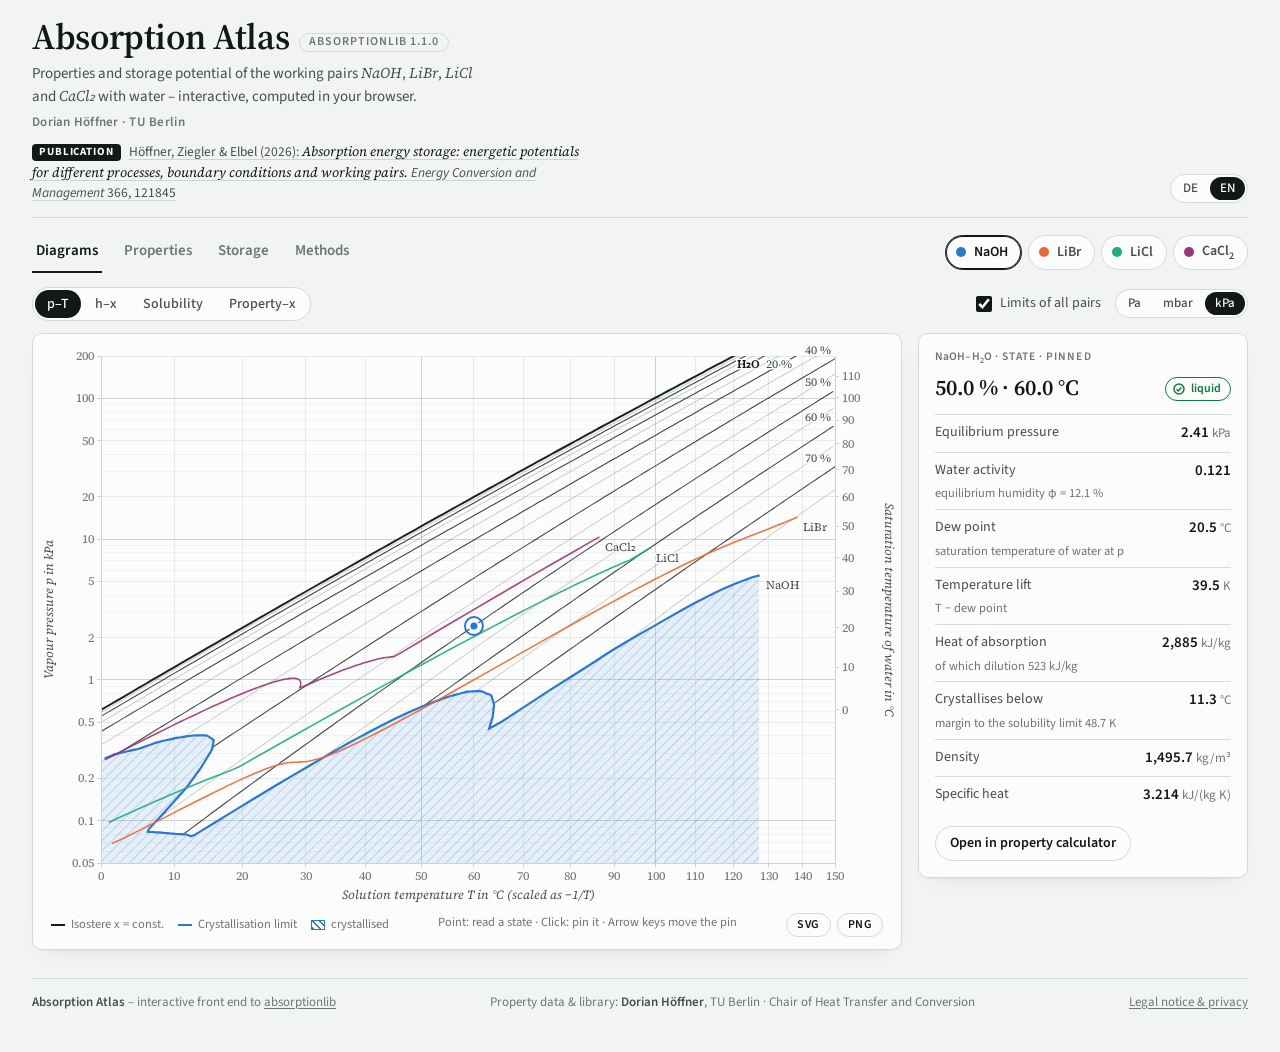
==== docs/index.html @ fb2a55ff "Release 1.1.0, add Absorption Atlas web app (docs/)" ====
<!doctype html>
<html lang="en">
<head>
<meta charset="utf-8">
<meta name="viewport" content="width=device-width, initial-scale=1, viewport-fit=cover">
<title>Absorption Atlas</title>
<meta name="description" content="Interactive p–T, h–x and solubility diagrams, property calculator and storage analysis for aqueous NaOH, LiBr, LiCl and CaCl2 solutions, based on the Python library absorptionlib.">
<meta name="author" content="Dorian Höffner">
<link rel="canonical" href="https://dorianhoeffner.github.io/absorptionlib/">
<meta property="og:type" content="website">
<meta property="og:title" content="Absorption Atlas">
<meta property="og:description" content="Interactive p–T, h–x and solubility diagrams, property calculator and storage analysis for aqueous NaOH, LiBr, LiCl and CaCl2 solutions, based on the Python library absorptionlib.">
<meta property="og:url" content="https://dorianhoeffner.github.io/absorptionlib/">
<link rel="icon" href="data:image/svg+xml,%3Csvg xmlns='http://www.w3.org/2000/svg' viewBox='0 0 32 32'%3E%3Crect width='32' height='32' rx='7' fill='%23111816'/%3E%3Cpath d='M6 25 L26 7 M6 25 L26 13 M6 25 L26 19' stroke='%23fbfcfb' stroke-width='2' fill='none' stroke-linecap='round'/%3E%3Cpath d='M6 26 Q16 22 26 24' stroke='%233987e5' stroke-width='2.4' fill='none' stroke-linecap='round'/%3E%3C/svg%3E">
<link rel="stylesheet" href="fonts.css">

<style>
/* Layout: a single working surface — masthead, tab rail, fluid rail, then each tab as a
   chart-first grid (plot left, readout/controls right; stacked under 960px). Colour is
   reserved for data; the interface itself is ink on chart paper. */
:root {
  --bg: #f2f4f3;
  --surface: #fbfcfb;
  --surface-2: #edf1ef;
  --ink: #111816;
  --ink-2: #44504c;
  --muted: #6b7773;
  --rule: #d3dbd7;
  --grid: #e5ece8;
  --grid-strong: #c9d5cf;
  --field: #ffffff;
  --shadow: 0 1px 0 rgba(17, 24, 22, 0.04), 0 8px 24px -16px rgba(17, 24, 22, 0.18);
  --ok: #0f7a3a;
  --warn: #9a6200;
  --bad: #b3261e;
  --c-NaOH: #2a78d6;
  --c-LiBr: #eb6834;
  --c-LiCl: #1baf7a;
  --c-CaCl2: #9e3378;
  --c-water: #6b7773;
  --font-serif: "Source Serif 4", Georgia, "Times New Roman", serif;
  --font-sans: "Source Sans 3", "Segoe UI", system-ui, -apple-system, sans-serif;
  --font-mono: "Source Code Pro", ui-monospace, "SFMono-Regular", Menlo, Consolas, monospace;
  --r: 10px;
  --r-sm: 6px;
  color-scheme: light;
}
@media (prefers-color-scheme: dark) {
  :root:not([data-theme="light"]) {
    --bg: #0b0f0e;
    --surface: #141a19;
    --surface-2: #1b2321;
    --ink: #e8eeec;
    --ink-2: #b2bdb9;
    --muted: #84918d;
    --rule: #2a3431;
    --grid: #1e2725;
    --grid-strong: #2f3b38;
    --field: #0f1413;
    --shadow: 0 1px 0 rgba(0, 0, 0, 0.3), 0 10px 30px -18px rgba(0, 0, 0, 0.8);
    --ok: #3cc070;
    --warn: #e0a83a;
    --bad: #ff7a70;
    --c-NaOH: #3987e5;
    --c-LiBr: #d95926;
    --c-LiCl: #199e70;
    --c-CaCl2: #b82989;
    --c-water: #84918d;
    color-scheme: dark;
  }
}
:root[data-theme="dark"] {
  --bg: #0b0f0e;
  --surface: #141a19;
  --surface-2: #1b2321;
  --ink: #e8eeec;
  --ink-2: #b2bdb9;
  --muted: #84918d;
  --rule: #2a3431;
  --grid: #1e2725;
  --grid-strong: #2f3b38;
  --field: #0f1413;
  --shadow: 0 1px 0 rgba(0, 0, 0, 0.3), 0 10px 30px -18px rgba(0, 0, 0, 0.8);
  --ok: #3cc070;
  --warn: #e0a83a;
  --bad: #ff7a70;
  --c-NaOH: #3987e5;
  --c-LiBr: #d95926;
  --c-LiCl: #199e70;
  --c-CaCl2: #b82989;
  --c-water: #84918d;
  color-scheme: dark;
}

* { box-sizing: border-box; }
html { -webkit-text-size-adjust: 100%; }
body {
  margin: 0;
  background: var(--bg);
  color: var(--ink);
  font-family: var(--font-sans);
  font-size: 15px;
  line-height: 1.5;
  -webkit-font-smoothing: antialiased;
}
.app {
  max-width: 1320px;
  margin: 0 auto;
  padding-inline: clamp(16px, 3vw, 32px);
  padding-block: 18px 40px;
}
button, input, select, textarea { font: inherit; color: inherit; }
a { color: inherit; text-underline-offset: 2px; }
:focus-visible { outline: 2px solid var(--ink); outline-offset: 2px; border-radius: 4px; }
[hidden] { display: none !important; }
.sr-only { position: absolute; width: 1px; height: 1px; overflow: hidden; clip: rect(0 0 0 0); white-space: nowrap; }
.num { font-variant-numeric: tabular-nums; }

/* ---------- masthead ---------- */
.masthead {
  display: grid;
  grid-template-columns: minmax(0, 1fr) auto;
  align-items: end;
  gap: 16px;
  padding-bottom: 14px;
  border-bottom: 1px solid var(--rule);
}
.brand { min-width: 0; }
.wordmark {
  font-family: var(--font-serif);
  font-optical-sizing: auto;
  font-weight: 600;
  font-size: clamp(26px, 3.4vw, 36px);
  letter-spacing: -0.01em;
  line-height: 1.05;
  margin: 0;
  display: flex;
  align-items: baseline;
  gap: 10px;
  flex-wrap: wrap;
}
.wordmark .mark {
  font-family: var(--font-sans);
  font-size: 12px;
  font-weight: 600;
  letter-spacing: 0.08em;
  text-transform: uppercase;
  color: var(--muted);
  border: 1px solid var(--rule);
  border-radius: 999px;
  padding: 2px 9px;
  position: relative;
  top: -4px;
}
.tagline {
  margin: 6px 0 0;
  color: var(--ink-2);
  max-width: 64ch;
  text-wrap: pretty;
}
.tagline em { font-family: var(--font-serif); font-style: italic; }
.masthead-tools { display: flex; gap: 10px; align-items: center; }
.byline { margin: 4px 0 0; font-size: 13px; font-weight: 600; color: var(--muted); letter-spacing: 0.02em; }
.paper { margin: 10px 0 0; font-size: 13.5px; line-height: 1.5; max-width: 80ch; }
.paper-tag { display: inline-block; margin-right: 8px; font-size: 11px; font-weight: 700; letter-spacing: 0.08em; text-transform: uppercase; color: var(--surface); background: var(--ink); border-radius: 4px; padding: 0 7px; position: relative; top: -1px; }
.paper a { color: var(--ink-2); text-decoration: underline; text-decoration-color: var(--grid-strong); text-underline-offset: 3px; }
.paper a:hover { color: var(--ink); text-decoration-color: var(--ink); }
.paper .paper-title { font-family: var(--font-serif); font-style: italic; color: var(--ink); }

/* ---------- segmented controls ---------- */
.seg {
  display: inline-flex;
  border: 1px solid var(--rule);
  border-radius: 999px;
  padding: 2px;
  background: var(--surface);
  gap: 2px;
  flex-wrap: wrap;
}
.seg button {
  border: 0;
  background: transparent;
  padding: 5px 12px;
  border-radius: 999px;
  cursor: pointer;
  color: var(--ink-2);
  font-weight: 500;
  font-size: 14px;
  line-height: 1.3;
  white-space: nowrap;
}
.seg button:hover { color: var(--ink); background: var(--surface-2); }
.seg button[aria-pressed="true"], .seg button[aria-selected="true"] {
  background: var(--ink);
  color: var(--surface);
}
.seg.small button { padding: 3px 10px; font-size: 13px; }

/* ---------- tab rail + fluid rail ---------- */
.rails {
  display: flex;
  justify-content: space-between;
  align-items: center;
  gap: 12px 20px;
  flex-wrap: wrap;
  padding-block: 14px;
}
.tabs { display: flex; gap: 4px; flex-wrap: nowrap; overflow-x: auto; scrollbar-width: none; max-width: 100%; }
.tabs::-webkit-scrollbar { display: none; }
.tabs button {
  border: 0;
  background: none;
  white-space: nowrap;
  padding: 8px 4px;
  margin-right: 14px;
  cursor: pointer;
  font-weight: 600;
  font-size: 15px;
  color: var(--muted);
  border-bottom: 2px solid transparent;
}
.tabs button:hover { color: var(--ink); }
.tabs button[aria-selected="true"] { color: var(--ink); border-bottom-color: var(--ink); }
.fluids { display: flex; gap: 6px; flex-wrap: wrap; }
.fluid-btn {
  display: inline-flex;
  align-items: center;
  gap: 8px;
  border: 1px solid var(--rule);
  background: var(--surface);
  border-radius: 999px;
  padding: 5px 13px 5px 10px;
  cursor: pointer;
  font-weight: 600;
  font-size: 14px;
  color: var(--ink-2);
}
.fluid-btn:hover { border-color: var(--grid-strong); color: var(--ink); }
.fluid-btn .dot { width: 10px; height: 10px; border-radius: 50%; background: var(--c); box-shadow: 0 0 0 2px var(--surface); }
.fluid-btn[aria-pressed="true"] { border-color: var(--ink); color: var(--ink); box-shadow: inset 0 0 0 1px var(--ink); }
.fluid-btn sub, .formula sub { font-size: 0.72em; }

/* ---------- panels ---------- */
.panel[hidden] { display: none !important; }
.card {
  background: var(--surface);
  border: 1px solid var(--rule);
  border-radius: var(--r);
  box-shadow: var(--shadow);
  min-width: 0;
}
.card-h {
  display: flex;
  align-items: baseline;
  justify-content: space-between;
  gap: 8px 16px;
  flex-wrap: wrap;
  padding: 14px 16px 0;
}
.card-h h2, .card-h h3 {
  margin: 0;
  font-family: var(--font-serif);
  font-weight: 600;
  font-size: 18px;
  letter-spacing: -0.005em;
  text-wrap: balance;
}
.card-h .sub { color: var(--muted); font-size: 13px; }
.card-b { padding: 12px 16px 16px; }
.eyebrow .formula { text-transform: none; letter-spacing: 0.01em; }
.eyebrow {
  font-size: 11.5px;
  font-weight: 600;
  letter-spacing: 0.09em;
  text-transform: uppercase;
  color: var(--muted);
}

/* ---------- diagram tab ---------- */
.toolbar {
  display: flex;
  flex-wrap: wrap;
  gap: 10px 14px;
  align-items: center;
  justify-content: space-between;
  margin-bottom: 12px;
}
.toolbar-r { display: flex; flex-wrap: wrap; gap: 10px 14px; align-items: center; }
.check { display: inline-flex; align-items: center; gap: 8px; font-size: 14px; color: var(--ink-2); cursor: pointer; user-select: none; }
.check input { width: 16px; height: 16px; accent-color: var(--ink); margin: 0; }
.select {
  border: 1px solid var(--rule);
  background: var(--field);
  border-radius: var(--r-sm);
  padding: 5px 28px 5px 10px;
  font-size: 14px;
  appearance: none;
  background-image: linear-gradient(45deg, transparent 50%, var(--muted) 50%), linear-gradient(135deg, var(--muted) 50%, transparent 50%);
  background-position: calc(100% - 14px) 52%, calc(100% - 9px) 52%;
  background-size: 5px 5px, 5px 5px;
  background-repeat: no-repeat;
  max-width: 100%;
}
.diagram-grid {
  display: grid;
  grid-template-columns: minmax(0, 1fr) 330px;
  gap: 16px;
  align-items: start;
}
.chart-card { margin: 0; padding: 10px 6px 4px; position: relative; }
.chart { position: relative; width: 100%; min-height: 300px; touch-action: pan-y; }
.chart svg { display: block; width: 100%; height: auto; overflow: visible; }
.chart-foot {
  display: flex;
  justify-content: space-between;
  gap: 6px 16px;
  flex-wrap: wrap;
  padding: 4px 12px 8px;
  font-size: 12.5px;
  color: var(--muted);
}
.legend { display: flex; flex-wrap: wrap; gap: 4px 14px; align-items: center; }
.legend span { display: inline-flex; align-items: center; gap: 6px; }
.legend i { width: 14px; height: 0; border-top: 2px solid var(--k, var(--ink)); display: inline-block; }
.legend i.box { height: 10px; border: 1px solid var(--k); background: var(--hatch, transparent); }

/* SVG chart vocabulary */
.plot { font-family: var(--font-serif); }
.plot .grid line { stroke: var(--grid); stroke-width: 1; shape-rendering: crispEdges; }
.plot .grid line.major { stroke: var(--grid-strong); }
.plot .grid line.minor { stroke: var(--grid); opacity: 0.55; }
.plot .axis line, .plot .axis path { stroke: var(--grid-strong); shape-rendering: crispEdges; }
.plot .tick text, .plot .axis-label {
  fill: var(--muted);
  font-size: 12px;
  font-variant-numeric: tabular-nums;
}
.plot .axis-label { font-size: 12.5px; fill: var(--ink-2); font-style: italic; }
.plot .iso { fill: none; stroke: var(--ink); stroke-width: 1.1; opacity: 0.78; }
.plot .iso.minor { stroke-width: 0.6; opacity: 0.38; }
.plot .iso.water { stroke-width: 2; opacity: 0.95; }
.plot .iso-label {
  fill: var(--ink-2);
  font-size: 11.5px;
  font-variant-numeric: tabular-nums;
  paint-order: stroke;
  stroke: var(--surface);
  stroke-width: 3px;
  stroke-linejoin: round;
}
.plot .cryst { fill: none; stroke-width: 2; }
.plot .series { fill: none; stroke-width: 2; stroke-linejoin: round; stroke-linecap: round; }
.plot .series.ref { stroke: var(--c-water); stroke-width: 1.5; }
.plot .cross { stroke: var(--ink); stroke-width: 1; opacity: 0.45; pointer-events: none; shape-rendering: crispEdges; }
.plot .marker { stroke: var(--surface); stroke-width: 2; }
.plot .note { fill: var(--ink-2); font-size: 12px; font-family: var(--font-sans); paint-order: stroke; stroke: var(--surface); stroke-width: 3px; }
.plot .note.strong { fill: var(--ink); font-weight: 600; }
.plot .hit { fill: transparent; cursor: crosshair; }
.plot .cycle-fill { opacity: 0.1; }
.plot .cycle { fill: none; stroke-width: 2.2; stroke-linejoin: round; }
.plot .vap { stroke: var(--ink-2); stroke-width: 1; stroke-dasharray: 2 3; fill: none; }

/* ---------- readout ---------- */
.readout { padding: 14px 16px 16px; position: sticky; top: calc(env(safe-area-inset-top, 0px) + 12px); }
.readout .state-line {
  display: flex;
  align-items: baseline;
  justify-content: space-between;
  gap: 8px;
  flex-wrap: wrap;
  margin: 4px 0 10px;
}
.readout .state-line .big {
  font-family: var(--font-serif);
  font-size: 22px;
  font-weight: 600;
  letter-spacing: -0.01em;
}
.pill {
  display: inline-flex;
  align-items: center;
  gap: 6px;
  font-size: 12px;
  font-weight: 600;
  padding: 2px 9px 2px 7px;
  border-radius: 999px;
  border: 1px solid currentColor;
  white-space: nowrap;
}
.pill.ok { color: var(--ok); }
.pill.warn { color: var(--warn); }
.pill.bad { color: var(--bad); }
.pill svg { width: 12px; height: 12px; }
.kv { display: grid; grid-template-columns: minmax(0, 1fr) auto; gap: 0; margin: 0; }
.kv dt, .kv dd { padding: 7px 0; border-top: 1px solid var(--rule); margin: 0; }
.kv dt { color: var(--ink-2); font-size: 14px; padding-right: 10px; }
.kv dt small { display: block; color: var(--muted); font-size: 12px; line-height: 1.3; }
.kv dd { text-align: right; font-variant-numeric: tabular-nums; font-weight: 600; white-space: nowrap; }
.kv dd .u { color: var(--muted); font-weight: 400; margin-left: 3px; font-size: 13px; }
.kv dd.note { grid-column: 1 / -1; border-top: 0; padding: 0 0 7px; margin-top: -4px; text-align: left; font-weight: 400; white-space: normal; color: var(--muted); font-size: 12.5px; line-height: 1.35; }
.hint { color: var(--muted); font-size: 13px; margin: 10px 0 0; text-wrap: pretty; }
.btn {
  display: inline-flex;
  align-items: center;
  justify-content: center;
  gap: 6px;
  border: 1px solid var(--ink);
  background: var(--ink);
  color: var(--surface);
  border-radius: 999px;
  padding: 6px 14px;
  font-weight: 600;
  font-size: 14px;
  cursor: pointer;
  text-decoration: none;
}
.btn:hover { opacity: 0.88; }
.btn.ghost { background: transparent; color: var(--ink); border-color: var(--rule); }
.btn.ghost:hover { border-color: var(--ink); opacity: 1; }
.btn-row { display: flex; gap: 8px; flex-wrap: wrap; margin-top: 12px; }
.btn.small { padding: 2px 10px; font-size: 12px; letter-spacing: 0.04em; }
.dl { display: none !important; }
.can-dl .dl { display: inline-flex !important; }
.dl-row { display: inline-flex; gap: 6px; }

/* ---------- forms ---------- */
.field { display: grid; gap: 4px; }
.field + .field { margin-top: 12px; }
.field label, .field .lbl { font-size: 13.5px; color: var(--ink-2); display: flex; justify-content: space-between; gap: 8px; }
.field label .sym { font-family: var(--font-serif); font-style: italic; color: var(--muted); }
.field-row { display: grid; grid-template-columns: minmax(0, 1fr) 104px; gap: 10px; align-items: center; }
.numbox { position: relative; }
.numbox input {
  width: 100%;
  border: 1px solid var(--rule);
  background: var(--field);
  border-radius: var(--r-sm);
  padding: 5px 34px 5px 9px;
  text-align: right;
  font-variant-numeric: tabular-nums;
  font-weight: 600;
  font-size: 14.5px;
}
.numbox input:focus { border-color: var(--ink); outline: none; box-shadow: 0 0 0 2px color-mix(in srgb, var(--ink) 18%, transparent); }
.numbox .u {
  position: absolute;
  right: 8px;
  top: 50%;
  transform: translateY(-50%);
  color: var(--muted);
  font-size: 12.5px;
  pointer-events: none;
}
input[type="range"] {
  -webkit-appearance: none;
  appearance: none;
  width: 100%;
  background: transparent;
  height: 26px;
  margin: 0;
  cursor: pointer;
}
input[type="range"]::-webkit-slider-runnable-track { height: 3px; background: var(--grid-strong); border-radius: 3px; }
input[type="range"]::-moz-range-track { height: 3px; background: var(--grid-strong); border-radius: 3px; }
input[type="range"]::-webkit-slider-thumb {
  -webkit-appearance: none;
  width: 16px;
  height: 16px;
  border-radius: 50%;
  background: var(--ink);
  border: 3px solid var(--surface);
  box-shadow: 0 0 0 1px var(--ink);
  margin-top: -6.5px;
}
input[type="range"]::-moz-range-thumb {
  width: 12px;
  height: 12px;
  border-radius: 50%;
  background: var(--ink);
  border: 3px solid var(--surface);
  box-shadow: 0 0 0 1px var(--ink);
}
input[type="range"]:focus-visible { outline: none; }
input[type="range"]:focus-visible::-webkit-slider-thumb { box-shadow: 0 0 0 3px var(--ink); }
fieldset { border: 0; padding: 0; margin: 0; min-width: 0; }
.group + .group { margin-top: 18px; padding-top: 14px; border-top: 1px solid var(--rule); }
.group-title { display: flex; align-items: baseline; justify-content: space-between; gap: 8px; margin: 0 0 8px; }
.group-title h4 { margin: 0; font-size: 14px; font-weight: 700; }
.group-title .sub { color: var(--muted); font-size: 12.5px; }

/* ---------- tables ---------- */
.table-wrap { overflow-x: auto; -webkit-overflow-scrolling: touch; }
table { border-collapse: collapse; width: 100%; font-size: 14px; }
th, td { padding: 7px 10px; text-align: right; border-top: 1px solid var(--rule); font-variant-numeric: tabular-nums; vertical-align: top; }
th:first-child, td:first-child { text-align: left; padding-left: 0; }
th:last-child, td:last-child { padding-right: 0; }
thead th { border-top: 0; font-size: 12.5px; font-weight: 600; color: var(--muted); white-space: nowrap; }
tbody tr:hover td { background: color-mix(in srgb, var(--surface-2) 70%, transparent); }
td .src { display: block; color: var(--muted); font-size: 12px; font-weight: 400; }
td.lbl { color: var(--ink-2); }
td.val { font-weight: 600; white-space: nowrap; }
td.val .u { color: var(--muted); font-weight: 400; margin-left: 3px; }
.badge {
  display: inline-flex;
  align-items: center;
  gap: 4px;
  font-size: 11.5px;
  font-weight: 600;
  letter-spacing: 0.02em;
  white-space: nowrap;
}
.badge::before { content: ""; width: 7px; height: 7px; border-radius: 50%; background: currentColor; }
.badge.ok { color: var(--ok); }
.badge.warn { color: var(--warn); }
.badge.na { color: var(--muted); }
.badge.na::before { background: transparent; border: 1px solid currentColor; }

/* ---------- properties tab ---------- */
.props-grid { display: grid; grid-template-columns: 340px minmax(0, 1fr); gap: 16px; align-items: start; }
.props-grid > .card:first-child { position: sticky; top: calc(env(safe-area-inset-top, 0px) + 12px); }
.prop-table td.lbl .sym { font-family: var(--font-serif); font-style: italic; color: var(--muted); margin-left: 4px; }
pre.code {
  margin: 0;
  background: var(--surface-2);
  border: 1px solid var(--rule);
  border-radius: var(--r-sm);
  padding: 12px 14px;
  font-family: var(--font-mono);
  font-size: 12.5px;
  line-height: 1.6;
  overflow-x: auto;
  white-space: pre;
  color: var(--ink);
}
pre.code .c { color: var(--muted); }
pre.code .k { color: var(--ink); font-weight: 500; }
details.disclose { border-top: 1px solid var(--rule); margin-top: 14px; }
details.disclose summary {
  cursor: pointer;
  list-style: none;
  padding: 10px 0;
  font-weight: 600;
  display: flex;
  align-items: center;
  gap: 8px;
}
details.disclose summary::-webkit-details-marker { display: none; }
details.disclose summary::before {
  content: "";
  width: 7px;
  height: 7px;
  border-right: 2px solid var(--ink-2);
  border-bottom: 2px solid var(--ink-2);
  transform: rotate(-45deg);
  transition: transform 0.15s ease;
}
details.disclose[open] summary::before { transform: rotate(45deg); }
.gen-grid { display: grid; grid-template-columns: repeat(auto-fit, minmax(210px, 1fr)); gap: 14px 18px; }
.chips { display: flex; flex-wrap: wrap; gap: 6px; }
.chip {
  border: 1px solid var(--rule);
  border-radius: 999px;
  padding: 3px 11px;
  font-size: 13px;
  background: var(--field);
  cursor: pointer;
}
.chip[aria-pressed="true"] { background: var(--ink); color: var(--surface); border-color: var(--ink); }
.triple { display: grid; grid-template-columns: repeat(3, minmax(0, 1fr)); gap: 6px; }
.triple .numbox input { padding-right: 9px; text-align: right; }
.triple small { display: block; color: var(--muted); font-size: 11.5px; margin-bottom: 2px; }
.preview { max-height: 320px; overflow: auto; border: 1px solid var(--rule); border-radius: var(--r-sm); margin-top: 12px; }
.preview table { font-size: 13px; }
.preview th, .preview td { padding: 5px 10px; }
.preview thead th { position: sticky; top: 0; background: var(--surface); text-transform: none; letter-spacing: 0; font-size: 12px; }
.toast {
  position: fixed;
  left: 50%;
  bottom: calc(env(safe-area-inset-bottom, 0px) + 22px);
  transform: translateX(-50%) translateY(20px);
  background: var(--ink);
  color: var(--surface);
  padding: 8px 16px;
  border-radius: 999px;
  font-weight: 600;
  font-size: 14px;
  opacity: 0;
  pointer-events: none;
  transition: opacity 0.2s ease, transform 0.2s ease;
  z-index: 50;
}
.toast.show { opacity: 1; transform: translateX(-50%) translateY(0); }

/* ---------- storage tab ---------- */
.storage-grid { display: grid; grid-template-columns: 330px minmax(0, 1fr); gap: 16px; align-items: start; }
.storage-main { display: grid; gap: 16px; min-width: 0; }
.presets { display: flex; flex-wrap: wrap; gap: 6px; margin-bottom: 14px; }
.lift-readout {
  display: grid;
  gap: 2px;
  margin-top: 10px;
  padding: 8px 10px;
  background: var(--surface-2);
  border-radius: var(--r-sm);
  font-size: 13.5px;
  color: var(--ink-2);
}
.lift-readout span { display: flex; justify-content: space-between; gap: 10px; }
.lift-readout b { font-variant-numeric: tabular-nums; color: var(--ink); white-space: nowrap; }
.hero-row { display: grid; grid-template-columns: minmax(270px, 0.95fr) minmax(0, 1.3fr); gap: 0; }
.hero {
  padding: 16px 18px 18px;
  border-right: 1px solid var(--rule);
  display: flex;
  flex-direction: column;
  gap: 6px;
  min-width: 0;
}
.hero .fig {
  font-family: var(--font-sans);
  font-weight: 700;
  font-size: clamp(40px, 5.4vw, 58px);
  line-height: 1;
  letter-spacing: -0.02em;
}
.hero .fig .u { font-size: 0.34em; font-weight: 600; color: var(--muted); letter-spacing: 0; margin-left: 4px; }
.hero .cap { color: var(--ink-2); font-size: 14px; text-wrap: pretty; }
.hero .meta { display: grid; grid-template-columns: auto 1fr; gap: 2px 10px; font-size: 13px; color: var(--muted); margin-top: 6px; }
.hero .meta b { color: var(--ink); font-variant-numeric: tabular-nums; font-weight: 600; text-align: right; white-space: nowrap; }
.bars { padding: 14px 18px 16px; min-width: 0; }
.bar-row { display: grid; grid-template-columns: 104px minmax(0, 1fr) 96px; gap: 10px; align-items: center; padding: 5px 0; }
.bar-row .name { font-weight: 600; font-size: 14px; display: flex; align-items: center; gap: 7px; }
.bar-row .name .dot { width: 9px; height: 9px; border-radius: 50%; background: var(--c); flex: none; }
.bar-row .track { position: relative; height: 18px; }
.bar-row .bar { position: absolute; left: 0; top: 2px; height: 14px; border-radius: 0 4px 4px 0; background: var(--c); min-width: 2px; transition: width 0.25s ease; }
.bar-row .val { text-align: right; font-variant-numeric: tabular-nums; font-weight: 600; font-size: 14px; white-space: nowrap; }
.bar-row .val .u { color: var(--muted); font-weight: 400; font-size: 12px; margin-left: 2px; }
.bar-row.ref .bar { background: transparent; border: 1.5px solid var(--c-water); border-left-width: 0; }
.bar-row.ref .name { color: var(--ink-2); font-weight: 500; }
.bar-row.sel .name { text-decoration: underline; text-decoration-thickness: 2px; text-underline-offset: 3px; }
.bar-row .na { color: var(--muted); font-size: 12.5px; font-weight: 500; }
.duo { display: grid; grid-template-columns: minmax(0, 1fr) minmax(0, 1fr); gap: 16px; }
.price { width: 92px; }
.price input { padding-right: 22px; }
#cycleTable td:first-child { min-width: 200px; }
#cycleTable td.val { white-space: nowrap; }
.tbl-note { color: var(--muted); font-size: 12.5px; margin: 10px 0 0; text-wrap: pretty; }
.warnline { color: var(--warn); font-size: 12.5px; display: block; font-weight: 500; }
.tooltip {
  position: absolute;
  pointer-events: none;
  background: var(--surface);
  border: 1px solid var(--rule);
  box-shadow: var(--shadow);
  border-radius: var(--r-sm);
  padding: 8px 10px;
  font-size: 12.5px;
  min-width: 150px;
  z-index: 5;
  opacity: 0;
  transition: opacity 0.12s ease;
}
.tooltip.on { opacity: 1; }
.tooltip .tt-h { font-weight: 700; margin-bottom: 4px; font-size: 12.5px; }
.tooltip .tt-r { display: grid; grid-template-columns: 16px 1fr auto; gap: 6px; align-items: center; font-variant-numeric: tabular-nums; }
.tooltip .tt-r i { height: 0; border-top: 2px solid var(--k); }
.tooltip .tt-r b { font-weight: 700; }

/* ---------- methods tab ---------- */
.methods { display: grid; grid-template-columns: minmax(0, 1fr) 300px; gap: 28px; align-items: start; }
.prose { max-width: 70ch; }
.prose h2 { font-family: var(--font-serif); font-weight: 600; font-size: 24px; margin: 0 0 8px; letter-spacing: -0.01em; text-wrap: balance; }
.prose h3 { font-family: var(--font-serif); font-weight: 600; font-size: 18px; margin: 28px 0 6px; }
.prose p, .prose li { color: var(--ink-2); text-wrap: pretty; }
.prose p { margin: 0 0 10px; }
.prose ul { padding-left: 20px; margin: 0 0 10px; }
.prose .eq {
  font-family: var(--font-serif);
  font-size: 16px;
  background: var(--surface);
  border: 1px solid var(--rule);
  border-radius: var(--r-sm);
  padding: 10px 14px;
  margin: 10px 0 12px;
  overflow-x: auto;
  white-space: nowrap;
  color: var(--ink);
}
.prose .eq i { font-style: italic; }
.refs { padding-left: 0; list-style: none; counter-reset: ref; }
.refs li { padding: 7px 0 7px 38px; border-top: 1px solid var(--rule); position: relative; font-size: 14px; }
.refs li::before { counter-increment: ref; content: "[" counter(ref) "]"; position: absolute; left: 0; color: var(--muted); font-variant-numeric: tabular-nums; }
.side-card { padding: 16px; position: sticky; top: 12px; }
.side-card h3 { margin: 0 0 8px; font-family: var(--font-serif); font-weight: 600; font-size: 17px; }
.side-card p { margin: 0 0 10px; color: var(--ink-2); font-size: 14px; }
.cite {
  font-size: 13px;
  background: var(--surface-2);
  border-radius: var(--r-sm);
  padding: 10px 12px;
  color: var(--ink);
  line-height: 1.5;
  overflow-wrap: anywhere;
}
.src-table td, .src-table th { font-size: 13px; }
.src-table td, .src-table th { text-align: left; }

/* ---------- footer ---------- */
.foot {
  margin-top: 28px;
  padding-top: 14px;
  border-top: 1px solid var(--rule);
  display: flex;
  justify-content: space-between;
  gap: 8px 20px;
  flex-wrap: wrap;
  color: var(--muted);
  font-size: 13px;
}
.foot b { color: var(--ink-2); font-weight: 600; }

/* ---------- responsive ---------- */
@media (max-width: 1080px) {
  .diagram-grid { grid-template-columns: minmax(0, 1fr) 300px; }
  .storage-grid { grid-template-columns: 300px minmax(0, 1fr); }
}
@media (max-width: 960px) {
  .diagram-grid, .props-grid, .storage-grid, .methods { grid-template-columns: minmax(0, 1fr); }
  .props-grid > .card:first-child { position: static; }
  .readout { position: static; }
  .side-card { position: static; }
  .duo { grid-template-columns: minmax(0, 1fr); }
}
@media (max-width: 640px) {
  body { font-size: 14.5px; }
  .masthead { align-items: start; gap: 10px; }
  .hero-row { grid-template-columns: minmax(0, 1fr); }
  .hero { border-right: 0; border-bottom: 1px solid var(--rule); }
  .tabs button { margin-right: 8px; font-size: 14.5px; }
  .rails { padding-block: 10px; }
  .bar-row { grid-template-columns: 62px minmax(0, 1fr) 84px; gap: 8px; }
  .field-row { grid-template-columns: minmax(0, 1fr) 96px; }
  .chart-card { padding-inline: 0; }
  #cycleTable td:first-child { min-width: 150px; }
  .tabs button { margin-right: 6px; }
}
@media (prefers-reduced-motion: reduce) {
  * { transition: none !important; animation: none !important; }
}
</style>
</head>
<body>

<div class="app" id="app">
  <header class="masthead">
    <div class="brand">
      <h1 class="wordmark">Absorption Atlas <span class="mark">absorptionlib&nbsp;1.1.0</span></h1>
      <p class="tagline" data-i18n-html="tagline"></p>
      <p class="byline" data-i18n="byline"></p>
      <p class="paper"><span class="paper-tag" data-i18n="paperTag"></span><a href="https://doi.org/10.1016/j.enconman.2026.121845" target="_blank" rel="noopener">Höffner, Ziegler &amp; Elbel (2026): <span class="paper-title">Absorption energy storage: energetic potentials for different processes, boundary conditions and working pairs.</span> <i>Energy Conversion and Management</i> 366, 121845</a></p>
    </div>
    <div class="masthead-tools">
      <div class="seg small" role="group" aria-label="Language / Sprache" id="langSeg">
        <button type="button" data-lang="de" aria-pressed="false">DE</button>
        <button type="button" data-lang="en" aria-pressed="false">EN</button>
      </div>
    </div>
  </header>

  <div class="rails">
    <nav class="tabs" role="tablist" aria-label="Views" id="tabs">
      <button type="button" role="tab" id="tb-diagram" data-tab="diagram" aria-controls="tab-diagram" data-i18n="tabDiagram"></button>
      <button type="button" role="tab" id="tb-props" data-tab="props" aria-controls="tab-props" data-i18n="tabProps"></button>
      <button type="button" role="tab" id="tb-storage" data-tab="storage" aria-controls="tab-storage" data-i18n="tabStorage"></button>
      <button type="button" role="tab" id="tb-methods" data-tab="methods" aria-controls="tab-methods" data-i18n="tabMethods"></button>
    </nav>
    <div class="fluids" role="group" id="fluidRail" aria-label="Working pair"></div>
  </div>

  <main>
    <!-- ======================= DIAGRAM ======================= -->
    <section class="panel" id="tab-diagram" role="tabpanel" aria-labelledby="tb-diagram">
      <div class="toolbar">
        <div class="seg" role="group" id="chartSeg" aria-label="Diagram type">
          <button type="button" data-chart="pT" data-i18n="chPT" title="ln p über −1/T · ln p over −1/T"></button>
          <button type="button" data-chart="hx" data-i18n="chHx"></button>
          <button type="button" data-chart="sol" data-i18n="chSol"></button>
          <button type="button" data-chart="prop" data-i18n="chProp"></button>
        </div>
        <div class="toolbar-r">
          <label class="check" id="overlayWrap"><input type="checkbox" id="optOverlay"> <span data-i18n="overlay"></span></label>
          <select class="select" id="propSel" aria-label="Property"></select>
          <div class="seg small" role="group" id="unitSeg" aria-label="Pressure unit">
            <button type="button" data-unit="Pa">Pa</button>
            <button type="button" data-unit="mbar">mbar</button>
            <button type="button" data-unit="kPa">kPa</button>
          </div>
        </div>
      </div>
      <div class="diagram-grid">
        <figure class="card chart-card">
          <div class="chart" id="chartMain" tabindex="0"></div>
          <figcaption class="chart-foot">
            <span class="legend" id="mainLegend"></span>
            <span id="mainHint" data-i18n="hintChart"></span>
            <span id="mainDl"></span>
          </figcaption>
        </figure>
        <aside class="card readout" id="readout"></aside>
      </div>
    </section>

    <!-- ======================= PROPERTIES ======================= -->
    <section class="panel" id="tab-props" role="tabpanel" aria-labelledby="tb-props" hidden>
      <div class="props-grid">
        <div class="card">
          <div class="card-h"><h2 data-i18n="calcTitle"></h2></div>
          <div class="card-b">
            <div class="seg small" role="group" id="modeSeg" aria-label="Input mode">
              <button type="button" data-mode="Tx">T, x</button>
              <button type="button" data-mode="px">p, x → T</button>
              <button type="button" data-mode="pT">p, T → x</button>
              <button type="button" data-mode="phiT">φ, T → x</button>
            </div>
            <div id="calcFields" style="margin-top:16px"></div>
            <p class="hint" id="calcHint"></p>
          </div>
        </div>
        <div class="card">
          <div class="card-h"><h2 id="resTitle"></h2><span class="sub" id="resSub"></span></div>
          <div class="card-b">
            <div class="table-wrap"><table class="prop-table" id="propTable"></table></div>
            <details class="disclose" id="pyWrap" open>
              <summary data-i18n="pyTitle"></summary>
              <p class="hint" style="margin-top:0" data-i18n="pyHint"></p>
              <pre class="code" id="pySnippet"></pre>
              <div class="btn-row"><button type="button" class="btn ghost" id="copyPy" data-i18n="copyCode"></button></div>
            </details>
          </div>
        </div>
      </div>
      <div class="card" style="margin-top:16px">
        <div class="card-h"><h2 data-i18n="genTitle"></h2><span class="sub" data-i18n="genSub"></span></div>
        <div class="card-b">
          <div class="gen-grid">
            <div class="field" style="grid-column: 1 / -1">
              <span class="lbl" data-i18n="genProps"></span>
              <div class="chips" id="genChips"></div>
            </div>
            <div class="field">
              <span class="lbl"><span data-i18n="genX"></span><span class="sym">x</span></span>
              <div class="triple" id="genXRange"></div>
            </div>
            <div class="field">
              <span class="lbl"><span data-i18n="genT"></span><span class="sym">T</span></span>
              <div class="triple" id="genTRange"></div>
            </div>
            <div class="field">
              <span class="lbl" data-i18n="genFmt"></span>
              <div class="seg small" role="group" id="fmtSeg">
                <button type="button" data-fmt="int" data-i18n="fmtInt"></button>
                <button type="button" data-fmt="de" data-i18n="fmtDe"></button>
              </div>
            </div>
          </div>
          <div class="btn-row">
            <button type="button" class="btn" id="copyCsv" data-i18n="copyTable"></button>
            <button type="button" class="btn ghost dl" id="saveCsv" data-i18n="saveCsv"></button>
            <span class="hint" id="genCount" style="margin:0;align-self:center"></span>
          </div>
          <div class="preview table-wrap" id="genPreview"></div>
        </div>
      </div>
    </section>

    <!-- ======================= STORAGE ======================= -->
    <section class="panel" id="tab-storage" role="tabpanel" aria-labelledby="tb-storage" hidden>
      <div class="storage-grid">
        <div class="card">
          <div class="card-h"><h2 data-i18n="stParams"></h2></div>
          <div class="card-b">
            <div class="presets" id="presets"></div>
            <div id="stFields"></div>
          </div>
        </div>
        <div class="storage-main">
          <div class="card">
            <div class="hero-row">
              <div class="hero" id="stHero"></div>
              <div class="bars" id="stBars"></div>
            </div>
          </div>
          <div class="card">
            <div class="card-h">
              <h3 data-i18n="liftTitle"></h3>
              <span class="sub" id="liftSub"></span>
            </div>
            <div class="chart" id="chartLift" style="min-height:280px"></div>
            <div class="chart-foot"><span class="legend" id="liftLegend"></span><span id="liftDl"></span></div>
          </div>
          <div class="card">
            <div class="card-h">
              <h3 data-i18n="cycleTitle"></h3>
              <span class="sub" id="cycleSub"></span>
            </div>
            <div class="chart" id="chartCycle" style="min-height:280px"></div>
            <div class="chart-foot"><span class="legend" id="cycleLegend"></span><span id="cycleDl"></span></div>
          </div>
          <div class="card">
            <div class="card-h">
              <h3 data-i18n="cmpTitle"></h3>
              <span class="btn-row" style="margin:0"><button type="button" class="btn ghost" id="copyCycle" data-i18n="copyTable"></button><button type="button" class="btn ghost dl" id="saveCycle" data-i18n="saveCsv"></button></span>
            </div>
            <div class="card-b">
              <div class="table-wrap"><table id="cycleTable"></table></div>
              <p class="tbl-note" id="cycleNote"></p>
            </div>
          </div>
        </div>
      </div>
    </section>

    <!-- ======================= METHODS ======================= -->
    <section class="panel" id="tab-methods" role="tabpanel" aria-labelledby="tb-methods" hidden>
      <div class="methods">
        <article class="prose" id="methodsProse"></article>
        <aside class="card side-card" id="methodsSide"></aside>
      </div>
    </section>
  </main>

  <footer class="foot">
    <span data-i18n-html="footL"></span>
    <span data-i18n-html="footR"></span>
    <a id="legalLink" href="legal.html" data-i18n="legal" hidden></a>
  </footer>
</div>
<div class="toast" id="toast" role="status" aria-live="polite"></div>

<script>
/*
 * Absorption Atlas — thermophysical engine
 * ----------------------------------------------------------------------------
 * Browser port of absorptionlib v1.0.14 (D. Höffner, MIT licence) for the
 * working pairs NaOH–H2O, LiBr–H2O, LiCl–H2O and CaCl2–H2O, plus a few
 * supplements (IAPWS water properties, Pátek & Klomfar enthalpy / cp for LiBr,
 * Fleßner & Ziegler LiBr viscosity) and the storage-cycle model.
 *
 * Units at the API: temperature °C, pressure Pa, mass fraction kg salt / kg
 * solution, enthalpy kJ/kg, cp kJ/(kg K), density kg/m³, viscosity Pa s,
 * thermal conductivity W/(m K), diffusion coefficient m²/s.
 */
(function (root, factory) {
  if (typeof module === 'object' && module.exports) module.exports = factory();
  else root.AA = factory();
})(typeof self !== 'undefined' ? self : this, function () {
  'use strict';

  // ===========================================================================
  // Numerics
  // ===========================================================================
  const EPS = Number.EPSILON;

  // Brent's method (Numerical Recipes zbrent). Returns NaN if not bracketed.
  function brent(f, a, b, tol, maxIter) {
    tol = tol || 1e-12; maxIter = maxIter || 200;
    let fa = f(a), fb = f(b);
    if (!isFinite(fa) || !isFinite(fb)) return NaN;
    if (fa === 0) return a;
    if (fb === 0) return b;
    if (fa * fb > 0) return NaN;
    let c = a, fc = fa, d = b - a, e = d;
    for (let i = 0; i < maxIter; i++) {
      if (fb * fc > 0) { c = a; fc = fa; d = b - a; e = d; }
      if (Math.abs(fc) < Math.abs(fb)) { a = b; b = c; c = a; fa = fb; fb = fc; fc = fa; }
      const tol1 = 2 * EPS * Math.abs(b) + 0.5 * tol;
      const xm = 0.5 * (c - b);
      if (Math.abs(xm) <= tol1 || fb === 0) return b;
      if (Math.abs(e) >= tol1 && Math.abs(fa) > Math.abs(fb)) {
        const s = fb / fa;
        let p, q;
        if (a === c) { p = 2 * xm * s; q = 1 - s; }
        else {
          q = fa / fc; const r = fb / fc;
          p = s * (2 * xm * q * (q - r) - (b - a) * (r - 1));
          q = (q - 1) * (r - 1) * (s - 1);
        }
        if (p > 0) q = -q;
        p = Math.abs(p);
        const min1 = 3 * xm * q - Math.abs(tol1 * q), min2 = Math.abs(e * q);
        if (2 * p < Math.min(min1, min2)) { e = d; d = p / q; } else { d = xm; e = d; }
      } else { d = xm; e = d; }
      a = b; fa = fb;
      b += Math.abs(d) > tol1 ? d : (xm > 0 ? tol1 : -tol1);
      fb = f(b);
      if (!isFinite(fb)) return NaN;
    }
    return b;
  }

  // Gauss–Legendre nodes/weights on [-1, 1] (n = 24)
  const GL = (function () {
    const n = 24, x = [], w = [];
    for (let i = 1; i <= n; i++) {
      let z = Math.cos(Math.PI * (i - 0.25) / (n + 0.5)), pp = 0;
      for (let it = 0; it < 100; it++) {
        let p1 = 1, p2 = 0;
        for (let j = 1; j <= n; j++) { const p3 = p2; p2 = p1; p1 = ((2 * j - 1) * z * p2 - (j - 1) * p3) / j; }
        pp = n * (z * p1 - p2) / (z * z - 1);
        const z1 = z; z = z1 - p1 / pp;
        if (Math.abs(z - z1) < 1e-15) break;
      }
      x.push(z); w.push(2 / ((1 - z * z) * pp * pp));
    }
    return { x, w };
  })();
  function integrate(f, a, b) {
    if (a === b) return 0;
    const m = 0.5 * (a + b), r = 0.5 * (b - a);
    let s = 0;
    for (let i = 0; i < GL.x.length; i++) s += GL.w[i] * f(m + r * GL.x[i]);
    return s * r;
  }
  // composite GL for integrands with steep ends
  function integrateN(f, a, b, parts) {
    const h = (b - a) / parts; let s = 0;
    for (let i = 0; i < parts; i++) s += integrate(f, a + i * h, a + (i + 1) * h);
    return s;
  }
  // numpy.interp semantics (clamped at the ends)
  function interp(x, xs, ys) {
    if (x <= xs[0]) return ys[0];
    const n = xs.length;
    if (x >= xs[n - 1]) return ys[n - 1];
    let lo = 0, hi = n - 1;
    while (hi - lo > 1) { const mid = (lo + hi) >> 1; if (xs[mid] > x) hi = mid; else lo = mid; }
    return ys[lo] + (ys[hi] - ys[lo]) * (x - xs[lo]) / (xs[hi] - xs[lo]);
  }
  function poly(c, x) { let s = 0; for (let i = c.length - 1; i >= 0; i--) s = s * x + c[i]; return s; }

  // ===========================================================================
  // Water — IAPWS-IF97 (regions 1, 2, 4), IAPWS 2008 viscosity
  // ===========================================================================
  const R1_I = [0,0,0,0,0,0,0,0,1,1,1,1,1,1,2,2,2,2,2,3,3,3,4,4,4,5,8,8,21,23,29,30,31,32];
  const R1_J = [-2,-1,0,1,2,3,4,5,-9,-7,-1,0,1,3,-3,0,1,3,17,-4,0,6,-5,-2,10,-8,-11,-6,-29,-31,-38,-39,-40,-41];
  const R1_n = [0.14632971213167,-0.84548187169114,-3.756360367204,3.3855169168385,-0.95791963387872,0.15772038513228,-0.016616417199501,0.00081214629983568,0.00028319080123804,-0.00060706301565874,-0.018990068218419,-0.032529748770505,-0.021841717175414,-5.283835796993e-05,-0.00047184321073267,-0.00030001780793026,4.7661393906987e-05,-4.4141845330846e-06,-7.2694996297594e-16,-3.1679644845054e-05,-2.8270797985312e-06,-8.5205128120103e-10,-2.2425281908e-06,-6.5171222895601e-07,-1.4341729937924e-13,-4.0516996860117e-07,-1.2734301741641e-09,-1.7424871230634e-10,-6.8762131295531e-19,1.4478307828521e-20,2.6335781662795e-23,-1.1947622640071e-23,1.8228094581404e-24,-9.3537087292458e-26];
  const R2_J0 = [0,1,-5,-4,-3,-2,-1,2,3];
  const R2_n0 = [-9.6927686500217,10.086655968018,-0.005608791128302,0.071452738081455,-0.40710498223928,1.4240819171444,-4.383951131945,-0.28408632460772,0.021268463753307];
  const R2_I = [1,1,1,1,1,2,2,2,2,2,3,3,3,3,3,4,4,4,5,6,6,6,7,7,7,8,8,9,10,10,10,16,16,18,20,20,20,21,22,23,24,24,24];
  const R2_J = [0,1,2,3,6,1,2,4,7,36,0,1,3,6,35,1,2,3,7,3,16,35,0,11,25,8,36,13,4,10,14,29,50,57,20,35,48,21,53,39,26,40,58];
  const R2_n = [-0.0017731742473213,-0.017834862292358,-0.045996013696365,-0.057581259083432,-0.05032527872793,-3.3032641670203e-05,-0.00018948987516315,-0.0039392777243355,-0.043797295650573,-2.6674547914087e-05,2.0481737692309e-08,4.3870667284435e-07,-3.227767723857e-05,-0.0015033924542148,-0.040668253562649,-7.8847309559367e-10,1.2790717852285e-08,4.8225372718507e-07,2.2922076337661e-06,-1.6714766451061e-11,-0.0021171472321355,-23.895741934104,-5.905956432427e-18,-1.2621808899101e-06,-0.038946842435739,1.1256211360459e-11,-8.2311340897998,1.9809712802088e-08,1.0406965210174e-19,-1.0234747095929e-13,-1.0018179379511e-09,-8.0882908646985e-11,0.10693031879409,-0.33662250574171,8.9185845355421e-25,3.0629316876232e-13,-4.2002467698208e-06,-5.9056029685639e-26,3.7826947613457e-06,-1.2768608934681e-15,7.3087610595061e-29,5.5414715350778e-17,-9.436970724121e-07];

  const Rw = 0.461526;          // kJ/(kg K), IF97
  const M_W = 0.018015268;      // kg/mol
  const TC_W = 647.096;         // K

  function p4_T(T) { // K -> MPa
    const th = T - 0.23855557567849 / (T - 650.17534844798);
    const A = th * th + 1167.0521452767 * th - 724213.16703206;
    const B = -17.073846940092 * th * th + 12020.82470247 * th - 3232555.0322333;
    const C = 14.91510861353 * th * th - 4823.2657361591 * th + 405113.40542057;
    return Math.pow(2 * C / (-B + Math.sqrt(B * B - 4 * A * C)), 4);
  }
  function T4_p(p) { // MPa -> K
    const be = Math.pow(p, 0.25);
    const E = be * be - 17.073846940092 * be + 14.91510861353;
    const F = 1167.0521452767 * be * be + 12020.82470247 * be - 4823.2657361591;
    const G = -724213.16703206 * be * be - 3232555.0322333 * be + 405113.40542057;
    const D = 2 * G / (-F - Math.sqrt(F * F - 4 * E * G));
    return (650.17534844798 + D - Math.sqrt(Math.pow(650.17534844798 + D, 2) - 4 * (-0.23855557567849 + 650.17534844798 * D))) / 2;
  }
  function region1(p, T) { // MPa, K -> {v m³/kg, h kJ/kg, cp kJ/kgK}
    const pi = p / 16.53, tau = 1386 / T, a = 7.1 - pi, b = tau - 1.222;
    let gp = 0, gt = 0, gtt = 0;
    for (let i = 0; i < 34; i++) {
      const I = R1_I[i], J = R1_J[i], n = R1_n[i];
      const aI = Math.pow(a, I), bJ1 = Math.pow(b, J - 1);
      gp -= n * I * Math.pow(a, I - 1) * Math.pow(b, J);
      gt += n * aI * J * bJ1;
      gtt += n * aI * J * (J - 1) * Math.pow(b, J - 2);
    }
    return { v: Rw * T / p * pi * gp / 1000, h: Rw * T * tau * gt, cp: -Rw * tau * tau * gtt };
  }
  function h2_pT(p, T) { // MPa, K -> kJ/kg (vapour)
    const tau = 540 / T;
    let g0 = 0, gr = 0;
    for (let i = 0; i < 9; i++) g0 += R2_n0[i] * R2_J0[i] * Math.pow(tau, R2_J0[i] - 1);
    for (let i = 0; i < 43; i++) gr += R2_n[i] * Math.pow(p, R2_I[i]) * R2_J[i] * Math.pow(tau - 0.5, R2_J[i] - 1);
    return Rw * T * tau * (g0 + gr);
  }
  // IAPWS 2008 viscosity (no critical enhancement), rho kg/m³, T K -> Pa s
  const VH = [1.67752, 2.20462, 0.6366564, -0.241605];
  const VI = [0,1,2,3,0,1,2,3,5,0,1,2,3,4,0,1,0,3,4,3,5];
  const VJ = [0,0,0,0,1,1,1,1,1,2,2,2,2,2,3,3,4,4,5,6,6];
  const VHij = [0.520094,0.0850895,-1.08374,-0.289555,0.222531,0.999115,1.88797,1.26613,0.120573,-0.281378,-0.906851,-0.772479,-0.489837,-0.25704,0.161913,0.257399,-0.0325372,0.0698452,0.00872102,-0.00435673,-0.000593264];
  function mu2008(rho, T) {
    const Tr = T / TC_W, Dr = rho / 322;
    let s0 = 0; for (let i = 0; i < 4; i++) s0 += VH[i] / Math.pow(Tr, i);
    const mu0 = 100 * Math.sqrt(Tr) / s0;
    let s1 = 0; for (let k = 0; k < 21; k++) s1 += Math.pow(1 / Tr - 1, VI[k]) * VHij[k] * Math.pow(Dr - 1, VJ[k]);
    return mu0 * Math.exp(Dr * s1) * 1e-6;
  }

  // small memo for functions that are called many times at a fixed temperature
  function memo1(fn) {
    const keys = [NaN, NaN, NaN, NaN], vals = [0, 0, 0, 0]; let k = 0;
    return function (T) {
      for (let i = 0; i < 4; i++) if (keys[i] === T) return vals[i];
      const v = fn(T); keys[k] = T; vals[k] = v; k = (k + 1) & 3; return v;
    };
  }
  const sat1 = memo1(TC => { const T = TC + 273.15; return region1(p4_T(T), T); });
  const water = {
    psat(TC) { return p4_T(TC + 273.15) * 1e6; },                  // Pa
    Tsat(p) { return T4_p(p / 1e6) - 273.15; },                     // °C
    hL(TC) { return sat1(TC).h; },                                  // kJ/kg
    cpL(TC) { return sat1(TC).cp; },
    rhoL(TC) { const T = TC + 273.15; return 1 / region1(Math.max(p4_T(T), 0.101325), T).v; },
    hV(TC) { const T = TC + 273.15; return h2_pT(p4_T(T), T); },    // saturated vapour
    hVap(TC, p) { const T = TC + 273.15; return h2_pT(Math.min(p / 1e6, p4_T(T)), T); }, // vapour at partial pressure
    hfg(TC) { return water.hV(TC) - water.hL(TC); },
    mu(TC) { const T = TC + 273.15; const p = Math.max(p4_T(T), 0.101325); return mu2008(1 / region1(p, T).v, T); }, // Pa s
    // XSteam-compatible pieces used inside absorptionlib
    _p4MPa: p4_T, _region1: region1
  };

  // ===========================================================================
  // Helpers shared by the salt solutions
  // ===========================================================================
  function moleFraction(x, Msalt) { return (x / Msalt) / (x / Msalt + (1 - x) / M_W); }
  function molality(x, Msalt) { return x / ((1 - x) * Msalt); } // mol / kg water

  // ===========================================================================
  // NaOH – H2O  (Olsson et al. 1997; Alexandrov 2004; Wang 2008 solubility)
  // ===========================================================================
  const NaOH = (function () {
    const M = 0.0399971;
    // vapour pressure — Olsson, Jernqvist & Aly (1997)
    const pk = [-113.93947, 209.82305, 494.77153, 6860.8330, 2676.6433, -21740.328, -34750.872, -20122.157, -4102.9890];
    const pl = [16.240074, -11.864008, -223.47305, -1650.3997, -5997.3118, -12318.744, -15303.153, -11707.480, -5364.9554, -1338.5412, -137.96889];
    const pm = [-226.80157, 293.17155, 5081.8791, 36752.126, 131262.00, 259399.54, 301696.22, 208617.90, 81774.024, 15648.526, 906.29769];
    function p(x, T) {
      const L = Math.log(1 - x);
      const a1 = poly(pk, L), a2 = poly(pl, L), a3 = poly(pm, L);
      return Math.exp((a1 + a2 * T) / (T - a3)) * 1000;
    }
    // enthalpy — Olsson et al. (1997)
    const hk = [1288.4485, -0.49649131, -4387.8908, -4.0915144, 4938.2298, 7.2887292, -1841.1890, -3.0202651];
    const hl = [2.3087919, -9.0004252, 167.59914, -1051.6368, 3394.3378, -6115.0986, 6220.8249, -3348.8098, 743.87432];
    const hm = [0.02302860, -0.37866056, 2.4529593, -8.2693542, 15.728833, -16.944427, 9.6254192, -2.2410628];
    const hn = [-8.5131313e-5, 136.52823e-5, -875.68741e-5, 2920.0398e-5, -5488.2983e-5, 5841.8034e-5, -3278.7483e-5, 754.45993e-5];
    function hcoef(x) {
      const xi = 1 - x;
      const c1 = (hk[0] + hk[2] * xi + hk[4] * xi * xi + hk[6] * xi * xi * xi) /
                 (1 + hk[1] * xi + hk[3] * xi * xi + hk[5] * xi * xi * xi + hk[7] * xi * xi * xi * xi);
      return [c1, poly(hl, xi), poly(hm, xi), poly(hn, xi)];
    }
    function h(x, T) { const c = hcoef(x); return c[0] + c[1] * T + c[2] * T * T + c[3] * T * T * T; }
    function cp(x, T) { const c = hcoef(x); return c[1] + 2 * c[2] * T + 3 * c[3] * T * T; } // ∂h/∂T of Olsson
    // density — Olsson et al. (1997)
    const dk = [5007.2279636, -25131.164248, 74107.692582, -104657.48684, 69821.773186, -18145.911810];
    const dl = [-64.786269079, 525.34360564, -1608.4471903, 2350.9753235, -1660.9035108, 457.6437435];
    const dm = [0.24436776978, -1.9737722344, 6.04601497138, -8.9090614947, 6.37146769397, -1.7816083111];
    function rho(x, T) {
      const w = 1 - x, s = Math.sqrt(w);
      const f = (c) => c[0] + c[1] * s + c[2] * w + c[3] * w * s + c[4] * w * w + c[5] * w * w * s;
      return f(dk) + f(dl) * T + f(dm) * T * T;
    }
    // specific heat — Alexandrov (2004), valid x <= 0.16 (kept for comparison)
    function cpAlexandrov(x, T) {
      const a = [[9.8555259e1, -3.4501318e2, 4.8180532e2, -3.3440616e2, 1.1516735e2, -1.5708814e1],
                 [-3.4357815e1, 1.1674552e2, -1.5776854e2, 1.0577045e2, -3.5099188e1, 4.5935013],
                 [1.9791083, -5.3828966, 5.5124212, -2.5430046, 4.5943595e-1],
                 [-5.6191575e-2, 8.5936388e-2, -1.6966718e-2, -1.4864492e-2],
                 [7.9944152e-3, -1.5444457e-2, 7.5030322e-3]];
      const m = x / M, t = (T + 273.15) / 273.15;
      let d = 0;
      for (let i = 0; i < 5; i++) d += Math.pow(m, i + 1) * poly(a[i], t);
      const cpw = water.cpL(T);
      return x <= 0.0001 ? cpw : cpw - d;
    }
    // dynamic viscosity — Alexandrov (2004), valid x <= 0.12
    function mu(x, T, pPa) {
      pPa = pPa || 101325;
      const m = x / M, t = 293.15 / (T + 273.15), t1 = t - 1;
      const pp = pPa / 1e6, psw = water.psat(T) / 1e6;
      const c = [0, 5.17341030, 9.81838817, 2.83021985e1, 7.02071954e1, -9.92041252e2, -1.13267055e4, -5.10988292e4, -1.18863488e5, -1.41053273e5, -6.78490604e4];
      const d = [-3.18833435e-1, -1.07314454e1, -8.61347656e1, -6.50268842e2, -6.06767730e3, -4.07022741e4, -1.59650983e5, -3.53438962e5, -4.11357235e5, -1.96118714e5];
      let e1 = 0; for (let i = 1; i <= 10; i++) e1 += c[i] * Math.pow(t1, i);
      let e2 = 0; for (let i = 0; i <= 9; i++) e2 += d[i] * Math.pow(t1, i);
      const muw = 1001.6 * (t1 + 1) * (t1 + 1) * Math.exp(e1) + (pp - psw) * e2; // µPa s
      const e3 = m * (5.7070102e-1 * t + 4.9395013e-1 * t * t - 2.0417183 * t * t * t + 1.1654862 * t * t * t * t) +
                 m * m * (-2.9922166e-1 * t + 3.7957782e-1 * t * t - 7.423751e-2 * t * t * t) +
                 m * m * m * (4.9815412e-2 * t - 4.8332728e-2 * t * t);
      return muw * Math.exp(e3) * 1e-6;
    }
    // thermal conductivity — Alexandrov (2004), valid x <= 0.2  [W/(m K)]
    function lambda(x, T, pPa) {
      pPa = pPa || 101325;
      const psw = water.psat(T) / 1e6, pp = pPa / 1e6, t = 293.15 / (T + 273.15) - 1;
      const g = [5.99454842e-1, -4.82554378e-1, -4.31229616e-1, -8.62555022e-1, -3.80050418e-1, 4.85828450e1, 3.35400696e2, 1.08007806e3, 1.67727081e3, 1.04225629e3];
      const q = [5.31492446e-4, 3.46658996e-4, 1.23050434e-2, 1.27873471e-1, -7.40820487e-1, -1.93072528e1, -1.22835056e2, -3.66150909e2, -5.31321978e2, -3.03153185e2];
      const lw = poly(g, t) + (pp - psw) * poly(q, t);
      const t1 = (T + 273.15) / 403.0, m = x / M;
      const e = m * (3.2900544e-1 - 1.1048583 * t1 + 1.2503803 * t1 * t1 - 4.4228179e-1 * t1 * t1 * t1) +
                m * m * (-2.1990820e-2 + 5.9100989e-2 * t1 - 4.4407173e-2 * t1 * t1) +
                m * m * m * (1.5069324e-3 - 4.3273501e-3 * t1 + 3.3763248e-3 * t1 * t1);
      return lw + e;
    }
    // crystallisation — digitised from Wang et al. (2008), as in absorptionlib
    const CX = [0.2707275803722504,2.165820642978004,4.060913705583756,5.685279187817259,7.580372250423012,9.34010152284264,10.96446700507614,12.588832487309643,14.077834179357025,15.5668358714044,16.785109983079526,17.868020304568528,18.68020304568528,20.169204737732656,21.658206429780037,22.74111675126904,23.688663282571916,24.771573604060915,25.583756345177665,26.395939086294412,27.34348561759729,28.56175972927242,29.780033840947542,31.810490693739425,32.89340101522843,34.247038917089675,35.736040609137056,37.36040609137056,38.984771573604064,40.33840947546531,41.96277495769881,43.45177664974619,44.67005076142132,45.6175972927242,47.10659898477157,48.73096446700507,50.35532994923858,51.43824027072758,52.25042301184433,53.06260575296108,53.87478849407783,54.95769881556684,55.90524534686971,56.98815566835872,58.34179357021996,59.96615905245347,61.86125211505922,63.756345177664976,65.65143824027072,68.08798646362098,70.25380710659898,72.14890016920474,73.36717428087987,73.63790186125212,74.04399323181049,74.45008460236886,74.72081218274111,75.26226734348562,75.80372250423012,76.34517766497461,77.02199661590524,77.834179357022,78.78172588832487].map(v => v / 100);
    const CT = [0.0,-1.3333333333333357,-2.933333333333337,-4.533333333333331,-6.666666666666664,-8.533333333333335,-10.933333333333334,-13.333333333333332,-16.0,-18.933333333333334,-21.866666666666667,-24.8,-28.0,-26.4,-24.8,-22.4,-20.53333333333333,-18.666666666666668,-14.133333333333333,-9.6,-5.333333333333336,-1.3333333333333357,1.8666666666666671,5.066666666666663,7.733333333333334,10.133333333333333,12.533333333333331,14.666666666666664,15.733333333333334,15.466666666666669,13.866666666666667,11.733333333333334,8.799999999999997,6.133333333333333,8.0,9.866666666666667,11.733333333333334,12.533333333333331,17.333333333333336,22.133333333333333,26.66666666666667,32.0,36.8,41.06666666666666,45.86666666666666,50.400000000000006,54.93333333333334,58.66666666666667,61.33333333333333,63.46666666666667,64.0,63.73333333333333,62.93333333333334,68.53333333333333,76.26666666666667,83.2,89.06666666666666,96.53333333333332,103.73333333333332,110.93333333333334,118.4,126.13333333333333,133.33333333333334];
    function Tsol(x) { return interp(x, CX, CT); }

    // validity (absorptionlib / source ranges)
    function vP(x, T) {
      const w = 1 - x;
      if (T < 0 || T > 200) return false;
      if (T < 20) return w > 0.582; if (T < 60) return w > 0.5; if (T < 70) return w > 0.353;
      if (T < 150) return w > 0.3; return w > 0.2;
    }
    const HR = [[0, 4, 0.780], [4, 10, 0.680], [10, 15, 0.580], [15, 26, 0.540], [26, 37, 0.440], [37, 48, 0.400], [48, 60, 0.340], [60, 71, 0.300], [71, 82, 0.280], [82, 93, 0.240], [93, 204.0001, 0.220]];
    function vH(x, T) { if (T < 0 || T > 204) return false; const w = 1 - x; for (const r of HR) if (T >= r[0] && T < r[1]) return w >= r[2]; return false; }
    function vRho(x, T) {
      if (T < 0 || T > 200) return false;
      if (T < 10) return x <= 0.2; if (T < 20) return x <= 0.3; if (T < 60) return x <= 0.5;
      if (T < 70) return x <= 0.6; if (T < 150) return x <= 0.7; return x <= 0.8;
    }

    return {
      id: 'NaOH', name: 'NaOH', formula: 'NaOH–H₂O', M, xMax: 0.787, xCalcMax: 0.78, xPlotMax: 0.78,
      p, h, cp, rho, mu, lambda, Tsol, cpAlexandrov,
      // differential enthalpy of dilution from Olsson enthalpy, self-consistent reference
      dhdil(x, T) {
        const dx = Math.min(1e-5, x * 0.5 + 1e-7);
        const dhdx = (h(x + dx, T) - h(x - dx, T)) / (2 * dx);
        const hbar = h(x, T) - x * dhdx;
        return h(0, T) - hbar;
      },
      valid: {
        p: vP, h: vH, cp: vH, rho: vRho, dh: vH,
        mu: (x, T) => x <= 0.12 && T >= 0 && T <= 250.85,
        lambda: (x, T) => x <= 0.2 && T >= 0 && T <= 132.85
      },
      soft: { mu: 0.2, lambda: 0.25 }, // show (flagged) up to this x, hide beyond
      src: {
        p: 'Olsson et al. 1997', h: 'Olsson et al. 1997', cp: '∂h/∂T, Olsson et al. 1997', rho: 'Olsson et al. 1997',
        dh: 'from Olsson et al. 1997 enthalpy', mu: 'Alexandrov 2004', lambda: 'Alexandrov 2004', Tsol: 'Wang et al. 2008 (digitised)'
      }
    };
  })();

  // ===========================================================================
  // LiBr – H2O  (Pátek & Klomfar 2006; Feuerecker 1994; Fleßner & Ziegler 2023)
  // ===========================================================================
  const LiBr = (function () {
    const M = 0.08685;
    const a4 = [-241.303, 19175000, -175521000, 32543000, 392.571, -2126.26, 185127000, 1912.16];
    const m4 = [3, 4, 4, 8, 1, 1, 4, 6], n4 = [0, 5, 6, 3, 0, 2, 6, 0], t4 = [0, 0, 0, 0, 1, 1, 1, 1];
    function p(x, T) {
      const TK = T + 273.15, xm = moleFraction(x, M);
      let s = 0;
      for (let i = 0; i < 8; i++) s += a4[i] * Math.pow(xm, m4[i]) * Math.pow(0.4 - xm, n4[i]) * Math.pow(TK / TC_W, t4[i]);
      return p4_T(TK - s) * 1e6;
    }
    // P&K density (Table 5)
    function rhoPK(x, T) {
      const TK = T + 273.15, xm = moleFraction(x, M);
      const rw = water.rhoL(T) / M_W; // mol/m3
      const s = 1.746 * xm + 4.709 * xm * Math.pow(TK / TC_W, 6);
      const Mmix = xm * M + (1 - xm) * M_W;
      return ((1 - xm) * rw + 17873.727 * s) * Mmix;
    }
    // Feuerecker density (absorptionlib)
    function rhoFeu(x, T) {
      const dw = (1 - Math.pow(T - 3.9863, 2) / 508929.2 * (T + 288.9414) / (T + 68.12963)) * 0.999973;
      return dw / 2 * (Math.exp(1.2 * x) + Math.exp((0.842 + 1.6414e-3 * T) * x * x)) * 1000;
    }
    // P&K cp (Table 6) and enthalpy (Table 7)
    const a6 = [-14.2094, 40.4943, 111.135, 229.98, 1345.26, -0.014101, 0.0124977, -0.000683209];
    const m6 = [2, 3, 3, 3, 3, 2, 1, 1], n6 = [0, 0, 1, 2, 3, 0, 3, 2], t6 = [0, 0, 0, 0, 0, 2, 3, 4];
    const a7 = [2.27431, -7.99511, 385.239, -16394, -422.562, 0.113314, -8.33474, -17383.3, 6.49763, 3245.52, -13464.3, 39932.2, -258877, -0.00193046, 2.80616, -40.4479, 145.342, -2.74873, -449.743, -12.1794, -0.00583739, 0.23391, 0.341888, 8.85259, -17.8731, 0.0735179, -0.00017943, 0.00184261, -0.00624282, 0.00684765];
    const m7 = [1, 1, 2, 3, 6, 1, 3, 5, 4, 5, 5, 6, 6, 1, 2, 2, 2, 5, 6, 7, 1, 1, 2, 2, 2, 3, 1, 1, 1, 1];
    const n7 = [0, 1, 6, 6, 2, 0, 0, 4, 0, 4, 5, 5, 6, 0, 3, 5, 7, 0, 3, 1, 0, 4, 2, 6, 7, 0, 0, 1, 2, 3];
    const t7 = [0, 0, 0, 0, 0, 1, 1, 1, 2, 2, 2, 2, 2, 3, 3, 3, 3, 3, 3, 3, 4, 4, 4, 4, 4, 4, 5, 5, 5, 5];
    const T0 = 221;
    function sumPK(a, m, n, t, xm, TK) {
      const r = TC_W / (TK - T0); let s = 0;
      for (let i = 0; i < a.length; i++) s += a[i] * Math.pow(xm, m[i]) * Math.pow(0.4 - xm, n[i]) * Math.pow(r, t[i]);
      return s;
    }
    function cp(x, T) {
      const TK = T + 273.15, xm = moleFraction(x, M), Mmix = xm * M + (1 - xm) * M_W;
      const cpw = water.cpL(T) * 1000 * M_W; // J/(mol K)
      return ((1 - xm) * cpw + 76.0226 * sumPK(a6, m6, n6, t6, xm, TK)) / Mmix / 1000;
    }
    function h(x, T) {
      const TK = T + 273.15, xm = moleFraction(x, M), Mmix = xm * M + (1 - xm) * M_W;
      const hw = water.hL(T) * 1000 * M_W; // J/mol
      return ((1 - xm) * hw + 37548.5 * sumPK(a7, m7, n7, t7, xm, TK)) / Mmix / 1000;
    }
    // Feuerecker enthalpy, 0.4 <= x <= 0.75 (absorptionlib)
    function hFeu(x, T) {
      const TK = T + 273.15;
      const f = (k, TT) => {
        const c0 = [-954.8, 47.7739, -1.59235, 2.09422e-2, -7.689e-5];
        const c1 = [-0.3293, 4.076e-2, -1.36e-5, -7.1366e-6];
        const c2 = [7.4285e-3, -1.5144e-4, 1.3555e-6];
        return poly(c0, k) + TT * poly(c1, k) + TT * TT * poly(c2, k) + -2.269e-6 * TT * TT * TT;
      };
      const k = x * 100;
      if (k >= 40) return f(k, TK);
      const h40 = f(40, TK), hw = water.hL(T + 0.01);
      return hw + k / -40 * (hw - h40);
    }
    // viscosity — Fleßner & Ziegler (2023), IAPWS 2008 water
    function mu(x, T) {
      const TK = T + 273.15;
      const lnr = 2.477 * Math.pow(TK / TC_W, 3.609 - 5.871 * x) * Math.pow(x, 0.2365);
      return water.mu(T) * Math.exp(x > 0 ? lnr : 0);
    }
    // crystallisation — Boryta (1970) via Feuerecker polynomial (x >= 0.5681),
    // Boryta (1970) data points below
    const BX = [0.452, 0.4803, 0.4963, 0.5009, 0.505, 0.512, 0.517, 0.5195, 0.537, 0.5475, 0.5592, 0.5681];
    const BT = [-53.6, -49.32, -42.12, -36.32, -32.96, -29.17, -25.24, -16.11, -13.47, -8.94, -4.54, 1.11];
    function TsolPoly(x) {
      const xd = (x - 0.660036363636364) / 0.0521377438043144;
      const p1 = -1.25354043437046 * Math.pow(xd, 7) + 1.60535142980859 * Math.pow(xd, 6) + 9.50132460833796 * Math.pow(xd, 5) - 10.9718095175445 * Math.pow(xd, 4);
      const p2 = -23.0924483393181 * Math.pow(xd, 3) + 23.9376211870673 * xd * xd + 57.4166682907763 * xd + 55.0110013350386;
      return p1 + p2;
    }
    const T5681 = TsolPoly(0.5681);
    function Tsol(x) {
      if (x >= 0.5681) return TsolPoly(Math.min(x, 0.75));
      if (x >= 0.452) return interp(x, BX.concat([0.5681]), BT.concat([T5681]));
      return -Infinity; // ice / pentahydrate region, below the scope of this tool
    }
    function vPK(x, T) { return x >= 0 && x <= 0.75 && T >= 0 && T <= 226.85; }
    return {
      id: 'LiBr', name: 'LiBr', formula: 'LiBr–H₂O', M, xMax: 0.75, xPlotMax: 0.75,
      p, h, cp, rho: rhoPK, rhoFeu, hFeu, mu, Tsol,
      dhdil(x, T) {
        const dx = Math.min(1e-5, x * 0.5 + 1e-7);
        const dhdx = (h(x + dx, T) - h(x - dx, T)) / (2 * dx);
        return h(0, T) - (h(x, T) - x * dhdx);
      },
      lambda: null,
      valid: {
        p: vPK, h: vPK, cp: vPK, rho: vPK, dh: vPK,
        mu: (x, T) => x <= 0.65 && T >= -20 && T <= 110
      },
      soft: { mu: 0.7 },
      src: {
        p: 'Pátek & Klomfar 2006', h: 'Pátek & Klomfar 2006', cp: 'Pátek & Klomfar 2006', rho: 'Pátek & Klomfar 2006',
        dh: 'from Pátek & Klomfar 2006 enthalpy', mu: 'Fleßner & Ziegler 2023', lambda: null, Tsol: 'Boryta 1970 (via Feuerecker 1994)'
      }
    };
  })();

  // ===========================================================================
  // LiCl – H2O and CaCl2 – H2O  (Conde 2004/2009)
  // ===========================================================================
  function condeVapourPressureWater(T) { // °C -> Pa (Conde's water equation, as in absorptionlib)
    const TcH2O = 647.26, pcH2O = 22.064;
    const th = (T + 273.15) / TcH2O, tau = 1 - th;
    const lnpi = (-7.858230 * tau + 1.839910 * Math.pow(tau, 1.5) - 11.781100 * Math.pow(tau, 3) + 22.670500 * Math.pow(tau, 3.5) - 15.939300 * Math.pow(tau, 4) + 1.775160 * Math.pow(tau, 7.5)) / (1 - tau);
    return Math.exp(lnpi) * pcH2O * 1e6;
  }
  function condeRhoW(T) {
    const B = [1.9937718430, 1.0985211604, -0.5094492996, -1.7619124270, -44.9005480267, -723692.2618632];
    const t = 1 - (T + 273.15) / 647.1;
    return 322.0 * (1 + B[0] * Math.pow(t, 1 / 3) + B[1] * Math.pow(t, 2 / 3) + B[2] * Math.pow(t, 5 / 3) + B[3] * Math.pow(t, 16 / 3) + B[4] * Math.pow(t, 43 / 3) + B[5] * Math.pow(t, 110 / 3));
  }
  function condeCpW(T) {
    const th = (T + 273.15) / 228 - 1;
    const c = T <= 0 ? [830.54602, -1247.52013, -68.60350, 491.27650, -1.80692, -137.51511]
                     : [88.7891, -120.1958, -16.9264, 52.4654, 0.10826, 0.46988];
    return c[0] + c[1] * Math.pow(th, 0.02) + c[2] * Math.pow(th, 0.04) + c[3] * Math.pow(th, 0.06) + c[4] * Math.pow(th, 1.8) + c[5] * Math.pow(th, 8);
  }
  function makeConde(cfg) {
    const P = cfg.pi;
    function piRel(x, T) {
      const A = 2 - Math.pow(1 + Math.pow(x / P[0], P[1]), P[2]);
      const B = Math.pow(1 + Math.pow(x / P[3], P[4]), P[5]) - 1;
      const pi25 = 1 - Math.pow(1 + Math.pow(x / P[6], P[7]), P[8]) - P[9] * Math.exp(-Math.pow(x - 0.1, 2) / 0.005);
      const th = (T + 273.15) / 647.26;
      return pi25 * (A + B * th);
    }
    function p(x, T) { return x <= 0 ? condeVapourPressureWater(T) : piRel(x, T) * condeVapourPressureWater(T); }
    function dhdil(x, T) {
      const H = cfg.H;
      if (x <= 0) return 0;
      const th = (T + 273.15) / 647.1, z = x / (H[3] - x);
      return (H[4] + H[5] * th) * Math.pow(1 + Math.pow(z / H[0], H[1]), H[2]);
    }
    function rho(x, T) {
      const c = cfg.rho, r = x / (1 - x);
      return condeRhoW(T) * (c[0] + c[1] * r + c[2] * r * r + c[3] * r * r * r);
    }
    function cp(x, T) {
      const c = cfg.cp, th = (T + 273.15) / 228 - 1;
      const f1 = cfg.cpSplit && x > 0.31 ? c[3] + c[4] * x : c[0] * x + c[1] * x * x + c[2] * x * x * x;
      const f2 = c[5] * Math.pow(th, 0.02) + c[6] * Math.pow(th, 0.04) + c[7] * Math.pow(th, 0.06);
      return condeCpW(T) * (1 - f1 * f2);
    }
    function mu(x, T) {
      const e = cfg.eta, z = x / Math.pow(1 - x, 1 / 0.6), th = (T + 273.15) / 647.26;
      return water.mu(T) * Math.exp(e[0] * Math.pow(z, 3.6) + e[1] * z + e[2] * z / th + e[3] * z * z);
    }
    function D(x, T) {
      const Dw = 1.635e-8 * Math.pow((T + 273.15) / 215.05 - 1, 2.063);
      const d = cfg.D;
      return x <= 0 ? Dw : Dw * (1 - Math.pow(1 + Math.pow(Math.sqrt(x) / d[0], d[1]), d[2]));
    }
    function Tsol(x) {
      const A0 = cfg.sol.A0, A1 = cfg.sol.A1, A2 = cfg.sol.A2;
      let tmax = -Infinity;
      for (let k = 0; k < 6; k++) {
        let th;
        if (k === 0) th = cfg.sol.ice(x);
        else th = A0[k] + A1[k] * x + A2[k] * x * x;
        const t = th * 647.26 - 273.15;
        if (t > tmax) tmax = t;
      }
      return tmax;
    }
    // absolute enthalpy as constructed in absorptionlib (ideal part + excess part)
    function h(x, T) {
      const ex = x <= 0 ? 0 : x * integrateN(xx => dhdil(xx, T) / (xx * xx), 0.25, x, 4);
      const cpw = water.cpL(T + 0.000001);
      return (1 - x) * cpw * T + x * cp(0.25, T) * T + ex;
    }
    const lim = cfg.xValid;
    function v(x, T) { return x >= 0 && x <= lim && T >= 0 && T <= 100; }
    return {
      id: cfg.id, name: cfg.id, formula: cfg.formula, M: cfg.M, xMax: cfg.xMax, xPlotMax: cfg.xPlotMax,
      p, dhdil, rho, cp, mu, D, Tsol, h, piRel, lambda: null,
      valid: { p: v, h: v, cp: v, rho: v, dh: v, mu: v, D: v },
      soft: {},
      src: {
        p: 'Conde 2004', h: 'absorptionlib (Conde Δh_dil integrated)', cp: 'Conde 2004', rho: 'Conde 2004', dh: 'Conde 2004',
        mu: 'Conde 2004 (IAPWS 2008 water)', lambda: null, D: 'Conde 2004', Tsol: 'Conde 2004'
      }
    };
  }
  const LiCl = makeConde({
    id: 'LiCl', formula: 'LiCl–H₂O', M: 0.042394, xMax: 0.56, xPlotMax: 0.56, xValid: 0.56,
    pi: [0.28, 4.3, 0.6, 0.21, 5.1, 0.49, 0.362, -4.75, -0.4, 0.03],
    H: [0.845, -1.965, -2.265, 0.6, 169.105, 457.850],
    rho: [1.0, 0.540966, -0.303792, 0.100791],
    cp: [1.43980, -1.24317, -0.12070, 0.12825, 0.62934, 58.5225, -105.6343, 47.7948], cpSplit: true,
    eta: [0.090481, 1.390262, 0.675875, -0.583517],
    D: [0.52, -4.92, -0.56],
    sol: {
      A0: [0.422088, -0.005340, -0.560360, -0.315220, -1.312310, -1.356800],
      A1: [-0.090410, 2.015890, 4.723080, 2.882480, 6.177670, 3.448540],
      A2: [-2.936350, -3.114590, -5.811050, -2.624330, -5.034790, 0.000000],
      ice: x => 0.422088 - 0.090410 * x - 2.936350 * Math.pow(x, 2.5)
    }
  });
  const CaCl2 = makeConde({
    id: 'CaCl2', formula: 'CaCl₂–H₂O', M: 0.110984, xMax: 0.6, xPlotMax: 0.6, xValid: 0.6,
    pi: [0.31, 3.698, 0.6, 0.231, 4.584, 0.49, 0.478, -5.2, -0.4, 0.018],
    H: [0.855, -1.965, -2.265, 0.8, -955.690, 3011.974],
    rho: [1.0, 0.836014, -0.436300, 0.105642],
    cp: [1.63799, -1.69002, 1.05124, 0, 0, 58.5225, -105.6343, 47.7948], cpSplit: false,
    eta: [-0.169310, 0.817350, 0.574230, 0.398750],
    D: [0.55, -5.52, -0.56],
    sol: {
      A0: [0.422088, -0.378950, -0.519970, -1.149044, -2.385836, -2.807560],
      A1: [-0.066933, 3.456900, 3.400970, 5.509111, 8.084829, 4.678250],
      A2: [-0.282395, -3.531310, -2.851290, -4.642544, -5.303476, 0.000000],
      ice: x => 0.422088 - 0.066933 * x - 0.282395 * x * x - 355.514247 * Math.pow(x, 7.5)
    }
  });

  const FLUIDS = { NaOH, LiBr, LiCl, CaCl2 };
  const ORDER = ['NaOH', 'LiBr', 'LiCl', 'CaCl2'];

  // ===========================================================================
  // Generic state functions
  // ===========================================================================
  // equilibrium (boiling) temperature for x, p  (p rises with T)
  function Teq(f, x, p) {
    const g = T => Math.log(f.p(x, T)) - Math.log(p);
    const lo = -20, hi = 250, n = 54;
    let a = lo, ga = g(a);
    for (let i = 1; i <= n; i++) {
      const b = lo + (hi - lo) * i / n, gb = g(b);
      if (isFinite(ga) && isFinite(gb) && ga <= 0 && gb > 0) return brent(g, a, b, 1e-10);
      a = b; ga = gb;
    }
    return NaN;
  }
  // equilibrium concentration for T, p  (p decreases with x)
  function xeq(f, T, p) {
    const g = x => Math.log(f.p(x, T)) - Math.log(p);
    const lo = 1e-7, hi = f.xCalcMax || f.xMax, n = 80;
    const g0 = g(lo);
    if (!isFinite(g0)) return NaN;
    if (g0 <= 0) return 0;          // vapour would condense: pure-water side
    let a = lo, ga = g0;
    for (let i = 1; i <= n; i++) {
      const b = lo + (hi - lo) * i / n, gb = g(b);
      if (!isFinite(gb)) break;
      if (gb <= 0) return brent(g, a, b, 1e-12);
      a = b; ga = gb;
    }
    return Infinity;                // drier than the correlation reaches
  }
  // largest liquid concentration at T (upper branch of the liquidus)
  const _xlmCache = new Map();
  function xLiquidMax(f, T) {
    const key = f.id + '|' + T;
    if (_xlmCache.has(key)) return _xlmCache.get(key);
    const v = _xLiquidMax(f, T);
    if (_xlmCache.size > 2000) _xlmCache.clear();
    _xlmCache.set(key, v);
    return v;
  }
  function _xLiquidMax(f, T) {
    const step = 0.0005;
    let x = f.xMax;
    if (f.Tsol(x) < T) return x;
    for (x = f.xMax - step; x > 0; x -= step) {
      if (f.Tsol(x) < T) {
        return brent(xx => f.Tsol(xx) - T, x, x + step, 1e-9) || x;
      }
    }
    return 0;
  }
  // concentration intervals that are crystallised at temperature T (for shading)
  function solidIntervals(f, T, xLo, xHi) {
    const out = []; const n = 600; let inside = false, start = 0;
    for (let i = 0; i <= n; i++) {
      const x = xLo + (xHi - xLo) * i / n;
      const s = f.Tsol(x) > T;
      if (s && !inside) { inside = true; start = x; }
      if (!s && inside) { inside = false; out.push([start, x]); }
    }
    if (inside) out.push([start, xHi]);
    return out;
  }
  function hbarW(f, x, T) { return water.hL(T) - f.dhdil(x, T); }               // partial enthalpy of water
  function dhAbs(f, x, T, pVap) {                                                  // vapour (at T) -> solution
    return water.hVap(T, pVap !== undefined ? pVap : f.p(x, T)) - hbarW(f, x, T);
  }
  // Clausius–Clapeyron estimate from the vapour-pressure correlation
  function dhAbsCC(f, x, T) {
    const d = 0.01, TK = T + 273.15;
    const dlnp = (Math.log(f.p(x, T + d)) - Math.log(f.p(x, T - d))) / (2 * d);
    return Rw * TK * TK * dlnp;
  }

  // full state readout
  function state(fid, x, T) {
    const f = FLUIDS[fid];
    const p = f.p(x, T), pw = water.psat(T);
    const r = {
      fluid: fid, x, T, p,
      aw: p / pw,
      Tdew: water.Tsat(p),
      Tsol: f.Tsol(x),
      rho: f.rho(x, T),
      cp: f.cp(x, T),
      h: f.h(x, T),
      dhdil: f.dhdil(x, T),
      dhabs: dhAbs(f, x, T),
      hfg: water.hfg(T),
      mu: f.mu ? f.mu(x, T) : NaN,
      lambda: f.lambda ? f.lambda(x, T) : NaN,
      D: f.D ? f.D(x, T) : NaN,
      molality: molality(x, f.M),
      xmol: moleFraction(x, f.M)
    };
    r.lift = T - r.Tdew;
    r.liquid = T > r.Tsol;
    return r;
  }

  // ===========================================================================
  // Storage cycle (closed absorption thermal energy storage)
  // ===========================================================================
  function cycle(fid, o) {
    const f = FLUIDS[fid];
    const Td = o.Tdes, Tc = o.Tcond, Te = o.Tevap, Ta = o.Tabs, Ts = o.Tstore;
    const margin = o.margin || 0;
    const pc = water.psat(Tc), pe = water.psat(Te);
    const res = { fluid: fid, ok: false, pc, pe, warnings: [] };
    // charging limit: equilibrium at desorber temperature and condenser pressure
    let xdes = xeq(f, Td, pc);
    res.xdesRaw = xdes;
    if (!isFinite(xdes)) xdes = f.xMax;
    if (xdes <= 0) { res.reason = 'nocharge'; return res; }
    // crystallisation limit in the storage tank
    const xcry = xLiquidMax(f, Ts - margin);
    res.xcry = xcry;
    // crystallisation inside the desorber
    const xcryDes = xLiquidMax(f, Td - margin);
    let xconc = Math.min(xdes, xcry, xcryDes);
    res.limit = xconc === xdes ? 'charge' : (xconc === xcry ? 'storage' : 'desorber');
    res.xconc = xconc;
    // discharging limit: equilibrium at absorber temperature and evaporator pressure
    const xdil = xeq(f, Ta, pe);
    res.xdil = xdil;
    if (!(xdil > 0) || !isFinite(xdil) || xdil >= xconc) { res.reason = 'nolift'; return res; }
    // stability of stored dilute solution and of discharge states
    if (f.Tsol(xdil) > Ts - margin + 0.05) res.warnings.push('dilute-crystallises');
    let worst = -Infinity;
    for (let i = 0; i <= 40; i++) { const x = xdil + (xconc - xdil) * i / 40; worst = Math.max(worst, f.Tsol(x)); }
    if (worst > Ta + 0.05) res.warnings.push('absorber-crystallises');

    const wc = (1 - xconc) / xconc, wd = (1 - xdil) / xdil, dm = wd - wc; // kg water / kg salt
    const hVe = water.hV(Te), hVd = water.hVap(Td, pc);
    const qAbs = x => (hVe - hbarW(f, x, Ta)) / (x * x);
    const qDes = x => (hVd - hbarW(f, x, Td)) / (x * x);
    let Qabs = integrateN(qAbs, xdil, xconc, o.parts || 2);
    let Qdes = integrateN(qDes, xdil, xconc, o.parts || 2);
    const Qevap = dm * (hVe - water.hL(Ts));
    const Qcond = dm * (hVd - water.hL(Tc));
    // optional sensible heat with a solution heat exchanger of effectiveness eps
    let Sch = 0, Sdis = 0;
    if (o.sensible) {
      const eps = o.eps || 0;
      if (Td > Ts) Sch = (1 / xdil) * integrate(T => f.cp(xdil, T), Ts, Td);
      if (Ta > Ts) Sdis = (1 / xconc) * integrate(T => f.cp(xconc, T), Ts, Ta);
      Qdes += (1 - eps) * Sch;
      Qabs -= (1 - eps) * Sdis;
    }
    res.Sch = Sch; res.Sdis = Sdis;
    // volumes at storage temperature, per kg salt
    const Vdil = (1 / xdil) / f.rho(xdil, Ts);
    const Vconc = (1 / xconc) / f.rho(xconc, Ts);
    const Vw = dm / water.rhoL(Ts);
    const kWh = Qabs / 3600; // per kg salt
    Object.assign(res, {
      ok: Qabs > 0, dm, wc, wd, Qabs, Qdes, Qevap, Qcond, Vdil, Vconc, Vw,
      esd: {
        kgSalt: kWh,
        kgSol: kWh * xdil,
        m3Dil: kWh / Vdil,
        m3Single: kWh / Math.max(Vdil, Vconc + Vw),
        m3Two: kWh / (Vdil + Vw)
      },
      eta: Qabs / Qdes,
      copCool: Qevap / Qdes,
      TabsStart: Teq(f, xconc, pe),
      TdesStart: Teq(f, xdil, pc),
      lift: Ta - Te
    });
    if (!res.ok) res.reason = 'nolift';
    return res;
  }
  // sensible hot-water storage between two temperatures [kWh/m³]
  function waterTank(Thot, Tcold) {
    if (!(Thot > Tcold)) return 0;
    const rho = water.rhoL(0.5 * (Thot + Tcold));
    return (water.hL(Thot) - water.hL(Tcold)) * rho / 3600;
  }

  return {
    water, FLUIDS, ORDER, NaOH, LiBr, LiCl, CaCl2,
    Teq, xeq, xLiquidMax, solidIntervals, hbarW, dhAbs, dhAbsCC, state, cycle, waterTank,
    util: { brent, integrate, integrateN, interp, molality, moleFraction }
  };
});

</script>
<script>
/* Absorption Atlas — application layer (UI, charts, i18n). Requires engine.js (window.AA). */
(function () {
  'use strict';
  const AA = window.AA;
  const W = AA.water;
  const F = AA.FLUIDS;
  const ORDER = AA.ORDER;

  // ===========================================================================
  // i18n
  // ===========================================================================
  const FORM = { NaOH: 'NaOH', LiBr: 'LiBr', LiCl: 'LiCl', CaCl2: 'CaCl<sub>2</sub>' };
  const FORM_TXT = { NaOH: 'NaOH', LiBr: 'LiBr', LiCl: 'LiCl', CaCl2: 'CaCl₂' };
  const T = {
    de: {
      tagline: 'Stoffwerte und Speicherpotenzial der Arbeitsstoffpaare <em>NaOH</em>, <em>LiBr</em>, <em>LiCl</em> und <em>CaCl₂</em> mit Wasser – interaktiv, im Browser gerechnet.',
      tabDiagram: 'Diagramme', tabProps: 'Stoffwerte', tabStorage: 'Speicher', tabMethods: 'Methodik',
      chPT: 'p–T', chHx: 'h–x', chSol: 'Löslichkeit', chProp: 'Stoffwert–x',
      overlay: 'Grenzen aller Stoffpaare',
      hintChart: 'Zeigen: Zustand ablesen · Klicken: Zustand fixieren · Pfeiltasten verschieben',
      hintTouch: 'Tippen: Zustand ablesen und fixieren',
      axT: 'Lösungstemperatur T in °C (Skala −1/T)', axP: 'Dampfdruck p in ', axDew: 'Sättigungstemperatur des Wassers in °C',
      axX: 'Salzmassenanteil x in %', axH: 'spezifische Enthalpie h in kJ/kg', axTsol: 'Temperatur T in °C',
      isothermRamp: 'Isothermen 20 … 100 °C, dunkler = wärmer', water: 'H₂O', crystLine: 'Kristallisationsgrenze', crystal: 'kristallisiert', isostere: 'Isostere x = konst.', isotherm: 'Isotherme T = konst.',
      state: 'Zustand', liquid: 'flüssig', solid: 'kristallisiert', outside: 'außerhalb der Korrelation',
      rP: 'Gleichgewichtsdruck', rAw: 'Wasseraktivität', rAwSub: 'Gleichgewichtsfeuchte φ =',
      rDew: 'Taupunkt', rDewSub: 'Sättigungstemperatur des Wassers bei p',
      rLift: 'Temperaturhub', rLiftSub: 'T − Taupunkt',
      rDh: 'Absorptionsenthalpie', rDhSub: 'davon Verdünnung',
      rSol: 'Kristallisation unter', rSolSub: 'Abstand zur Löslichkeitsgrenze',
      rRho: 'Dichte', rCp: 'spez. Wärmekapazität',
      pinned: 'fixiert', hovering: 'unter dem Zeiger',
      openCalc: 'Im Stoffwertrechner öffnen', vapCondenses: 'Oberhalb der Wasserlinie: Dampf kondensiert.', tooDry: 'Trockener, als die Korrelation reicht.',
      valOut: 'Dieser Zustand liegt außerhalb des Gültigkeitsbereichs der Dampfdruckkorrelation.',
      propP: 'Dampfdruck p', propAw: 'Wasseraktivität a_w', propRho: 'Dichte ρ', propCp: 'Wärmekapazität c_p', propH: 'Enthalpie h',
      propDh: 'Absorptionsenthalpie Δh_abs', propMu: 'Viskosität η', propLam: 'Wärmeleitfähigkeit λ', propD: 'Diffusionskoeffizient D',
      calcTitle: 'Stoffwertrechner', resTitle: 'Zustand von', fieldT: 'Temperatur', fieldX: 'Salzmassenanteil', fieldP: 'Dampfdruck', fieldPhi: 'Gleichgewichtsfeuchte',
      hintTx: 'Gibt alle Stoffwerte für Temperatur und Konzentration aus.',
      hintpx: 'Siedetemperatur der Lösung bei gegebenem Druck – z. B. im Desorber.',
      hintpT: 'Gleichgewichtskonzentration bei Druck und Temperatur – z. B. am Absorberaustritt.',
      hintphiT: 'Welche Konzentration trocknet Luft auf die gewünschte relative Feuchte? (Flüssigsorption)',
      noSolution: 'Für diese Eingaben gibt es keinen flüssigen Gleichgewichtszustand im Bereich der Korrelation.',
      thProp: 'Größe', thVal: 'Wert', thVal2: 'Gültigkeit',
      vOk: 'im Bereich', vExt: 'extrapoliert', vNa: 'nicht verfügbar',
      lp: 'Gleichgewichtsdruck', law: 'Wasseraktivität', lphi: 'Gleichgewichtsfeuchte', ldew: 'Taupunkt', llift: 'Temperaturhub', lsol: 'Kristallisationstemperatur', lmargin: 'Abstand zur Kristallisation',
      lrho: 'Dichte', lcp: 'spez. Wärmekapazität', lh: 'spez. Enthalpie', ldil: 'diff. Verdünnungsenthalpie', labs: 'diff. Absorptionsenthalpie', lcc: 'Kontrolle: Clausius–Clapeyron',
      lmu: 'dyn. Viskosität', llam: 'Wärmeleitfähigkeit', lD: 'Diffusionskoeffizient', lb: 'Molalität', lxm: 'Stoffmengenanteil Salz', lhfg: 'Verdampfungsenthalpie Wasser',
      pyTitle: 'Python-Code mit absorptionlib', pyHint: 'Dieselben Werte direkt aus der Bibliothek. Kommentare zeigen, was absorptionlib 1.1.0 zurückgibt.',
      copyCode: 'Code kopieren', copied: 'Kopiert', copyFail: 'Kopieren nicht möglich – Text ist markiert.',
      genTitle: 'Stoffwerttabelle', genSub: 'Raster aus Konzentration und Temperatur, kopierbar als CSV', genProps: 'Größen', genX: 'Konzentration in %', genT: 'Temperatur in °C', genFmt: 'Zahlenformat', fmtInt: '1.5 (CSV)', fmtDe: '1,5 (Excel)',
      copyTable: 'Tabelle kopieren', rows: 'Zeilen', rowsMax: 'Zeilen (auf 2000 begrenzt)', from: 'von', to: 'bis', step: 'Schritt',
      stParams: 'Prozessparameter', grpCharge: 'Laden', grpChargeSub: 'Desorber → Kondensator', grpDis: 'Entladen', grpDisSub: 'Verdampfer → Absorber', grpStore: 'Lagerung', grpStoreSub: 'Kristallisation vermeiden', grpAdv: 'Weitere Annahmen',
      fTdes: 'Desorbertemperatur', fTcond: 'Kondensatortemperatur', fTevap: 'Verdampfertemperatur', fTabs: 'Absorbertemperatur (Nutzwärme)', fTstore: 'Speichertemperatur', fMargin: 'Sicherheitsabstand zur Kristallisation',
      fSens: 'Sensible Wärme der Lösung berücksichtigen', fEps: 'Wirkungsgrad Lösungswärmeübertrager', fBasis: 'Bezugsgröße der Energiedichte',
      liftNow: 'Temperaturhub', drive: 'Antriebsdifferenz',
      bm3Dil: 'je m³ verdünnte Lösung', bm3Single: 'je m³ Schichtspeicher (ein Tank)', bm3Two: 'je m³ Lösungs- + Wassertank', bkgSol: 'je kg Lösung', bkgSalt: 'je kg Salz (wasserfrei)',
      uM3: 'kWh/m³', uKg: 'kWh/kg',
      presets: 'Beispiele',
      pr1: 'Saisonal · 10 K Hub', pr2: 'Saisonal · 20 K Hub', pr3: 'Heizkörper 45 °C', pr4: 'Kälte 10 °C',
      heroCap: 'theoretische Energiedichte', infeasible: 'nicht betreibbar', reasonLift: 'Der Hub ist für dieses Salz zu groß: Die verdünnte Lösung müsste konzentrierter sein als die geladene.', reasonCharge: 'Mit diesen Ladebedingungen lässt sich die Lösung nicht aufkonzentrieren.',
      mConc: 'Konzentration geladen → entladen', mOut: 'Max. Austrittstemperatur zu Beginn', mRatio: 'Wärmeverhältnis Nutzen/Laden', mLimit: 'Begrenzt durch',
      limCharge: 'Ladung', limStorage: 'Löslichkeit', limDesorber: 'Desorber',
      waterRef: 'Wasser, sensibel', waterRefLong: 'Warmwasserspeicher zwischen Desorber- und Absorbertemperatur',
      liftTitle: 'Energiedichte über dem Temperaturhub', liftSub: 'Verdampfer fest bei', axLift: 'Temperaturhub T_abs − T_verd in K', axEsd: 'Energiedichte in ',
      cycleTitle: 'Speicherzyklus im p–T-Diagramm', chargeLbl: 'Laden', dischargeLbl: 'Entladen', condLbl: 'Kondensator', evapLbl: 'Verdampfer',
      cmpTitle: 'Vergleich der Stoffpaare',
      tXc: 'x geladen', tXd: 'x entladen', tLimit: 'Begrenzung', tDm: 'umgesetztes Wasser', tQout: 'Nutzwärme (Absorber)', tQin: 'Ladewärme (Desorber)', tQev: 'Umweltwärme (Verdampfer)', tQcond: 'Abwärme (Kondensator)',
      tRatio: 'Wärmeverhältnis', tTout: 'max. Austrittstemperatur', tE1: 'Energiedichte, verdünnte Lösung', tE2: 'Energiedichte, Schichtspeicher', tE3: 'Energiedichte, Lösung + Wassertank', tE4: 'Energiedichte je kg Lösung', tE5: 'Energiedichte je kg Salz',
      tMass: 'Salzbedarf je MWh', tPrice: 'Salzpreis (Richtwert, änderbar)', tCost: 'Salzkosten je kWh Kapazität', perKgSalt: 'je kg Salz',
      wDil: 'Verdünnte Lösung kristallisiert bei Speichertemperatur', wAbs: 'Lösung kristallisiert zeitweise im Absorber',
      cycleNote: 'Idealisierter geschlossener Absorptionsspeicher: Gleichgewicht am Ende jedes Prozessschritts, isotherme Absorption und Desorption, keine Wärme- und Stoffübertragungsgrenzen. Die geladene Lösung darf bei Speichertemperatur nicht kristallisieren. Das Wärmeverhältnis kann über 1 liegen, weil beim Entladen Umweltwärme am Verdampfer aufgenommen wird. Preise sind grobe Großhandels-Richtwerte – mit eigenem Angebot überschreiben.',
      footL: '<b>Absorption Atlas</b> – interaktive Oberfläche zu <a href="https://pypi.org/project/absorptionlib/" target="_blank" rel="noopener">absorptionlib</a>',
      footR: 'Stoffdaten &amp; Bibliothek: <b>Dorian Höffner</b>, TU Berlin · Fachgebiet Wärmeübertragung und -wandlung',
      selected: 'gewählt', paperTag: 'Publikation', paperRefHead: 'Hintergrund und Diskussion der Ergebnisse:', legal: 'Impressum & Datenschutz', noSolData: 'Löslichkeitsdaten (Boryta 1970) erst ab x = 45,2 %', paperRef: 'Hintergrund und Diskussion der Ergebnisse:', byline: 'Dorian Höffner · TU Berlin', saved: 'Gespeichert', saveFail: 'Speichern nicht möglich', saveBusy: 'Ein Speicherdialog ist bereits offen', saveAs: 'Speichern als', saveCsv: 'Als CSV speichern', validTo: 'gültig bis', notInLib: 'keine Korrelation hinterlegt', symCond: 'kond', symEvap: 'verd', symStore: 'sp'
    },
    en: {
      tagline: 'Properties and storage potential of the working pairs <em>NaOH</em>, <em>LiBr</em>, <em>LiCl</em> and <em>CaCl₂</em> with water – interactive, computed in your browser.',
      tabDiagram: 'Diagrams', tabProps: 'Properties', tabStorage: 'Storage', tabMethods: 'Methods',
      chPT: 'p–T', chHx: 'h–x', chSol: 'Solubility', chProp: 'Property–x',
      overlay: 'Limits of all pairs',
      hintChart: 'Point: read a state · Click: pin it · Arrow keys move the pin',
      hintTouch: 'Tap to read and pin a state',
      axT: 'Solution temperature T in °C (scaled as −1/T)', axP: 'Vapour pressure p in ', axDew: 'Saturation temperature of water in °C',
      axX: 'Salt mass fraction x in %', axH: 'Specific enthalpy h in kJ/kg', axTsol: 'Temperature T in °C',
      isothermRamp: 'Isotherms 20 … 100 °C, darker = warmer', water: 'H₂O', crystLine: 'Crystallisation limit', crystal: 'crystallised', isostere: 'Isostere x = const.', isotherm: 'Isotherm T = const.',
      state: 'State', liquid: 'liquid', solid: 'crystallised', outside: 'outside correlation',
      rP: 'Equilibrium pressure', rAw: 'Water activity', rAwSub: 'equilibrium humidity φ =',
      rDew: 'Dew point', rDewSub: 'saturation temperature of water at p',
      rLift: 'Temperature lift', rLiftSub: 'T − dew point',
      rDh: 'Heat of absorption', rDhSub: 'of which dilution',
      rSol: 'Crystallises below', rSolSub: 'margin to the solubility limit',
      rRho: 'Density', rCp: 'Specific heat',
      pinned: 'pinned', hovering: 'under the pointer',
      openCalc: 'Open in property calculator', vapCondenses: 'Above the water line: vapour condenses.', tooDry: 'Drier than the correlation reaches.',
      valOut: 'This state lies outside the validity range of the vapour-pressure correlation.',
      propP: 'Vapour pressure p', propAw: 'Water activity a_w', propRho: 'Density ρ', propCp: 'Specific heat c_p', propH: 'Enthalpy h',
      propDh: 'Heat of absorption Δh_abs', propMu: 'Viscosity η', propLam: 'Thermal conductivity λ', propD: 'Diffusion coefficient D',
      calcTitle: 'Property calculator', resTitle: 'State of', fieldT: 'Temperature', fieldX: 'Salt mass fraction', fieldP: 'Vapour pressure', fieldPhi: 'Equilibrium humidity',
      hintTx: 'Returns every property for a temperature and concentration.',
      hintpx: 'Boiling temperature of the solution at a given pressure – e.g. in the desorber.',
      hintpT: 'Equilibrium concentration at pressure and temperature – e.g. at the absorber outlet.',
      hintphiT: 'Which concentration dries air to the target relative humidity? (liquid desiccants)',
      noSolution: 'No liquid equilibrium state exists for these inputs within the correlation range.',
      thProp: 'Quantity', thVal: 'Value', thVal2: 'Validity',
      vOk: 'in range', vExt: 'extrapolated', vNa: 'not available',
      lp: 'Equilibrium pressure', law: 'Water activity', lphi: 'Equilibrium humidity', ldew: 'Dew point', llift: 'Temperature lift', lsol: 'Crystallisation temperature', lmargin: 'Margin to crystallisation',
      lrho: 'Density', lcp: 'Specific heat capacity', lh: 'Specific enthalpy', ldil: 'Diff. heat of dilution', labs: 'Diff. heat of absorption', lcc: 'Check: Clausius–Clapeyron',
      lmu: 'Dynamic viscosity', llam: 'Thermal conductivity', lD: 'Diffusion coefficient', lb: 'Molality', lxm: 'Salt mole fraction', lhfg: 'Latent heat of water',
      pyTitle: 'Python code with absorptionlib', pyHint: 'The same numbers straight from the library. Comments show what absorptionlib 1.1.0 returns.',
      copyCode: 'Copy code', copied: 'Copied', copyFail: 'Copy blocked – the text is selected instead.',
      genTitle: 'Property table', genSub: 'Grid of concentration and temperature, copyable as CSV', genProps: 'Quantities', genX: 'Concentration in %', genT: 'Temperature in °C', genFmt: 'Number format', fmtInt: '1.5 (CSV)', fmtDe: '1,5 (Excel DE)',
      copyTable: 'Copy table', rows: 'rows', rowsMax: 'rows (capped at 2000)', from: 'from', to: 'to', step: 'step',
      stParams: 'Process parameters', grpCharge: 'Charging', grpChargeSub: 'desorber → condenser', grpDis: 'Discharging', grpDisSub: 'evaporator → absorber', grpStore: 'Storage', grpStoreSub: 'avoid crystallisation', grpAdv: 'Further assumptions',
      fTdes: 'Desorber temperature', fTcond: 'Condenser temperature', fTevap: 'Evaporator temperature', fTabs: 'Absorber temperature (useful heat)', fTstore: 'Storage temperature', fMargin: 'Safety margin to crystallisation',
      fSens: 'Include sensible heat of the solution', fEps: 'Solution heat exchanger effectiveness', fBasis: 'Energy density basis',
      liftNow: 'Temperature lift', drive: 'Driving difference',
      bm3Dil: 'per m³ dilute solution', bm3Single: 'per m³ stratified tank (single tank)', bm3Two: 'per m³ solution + water tank', bkgSol: 'per kg solution', bkgSalt: 'per kg salt (anhydrous)',
      uM3: 'kWh/m³', uKg: 'kWh/kg',
      presets: 'Examples',
      pr1: 'Seasonal · 10 K lift', pr2: 'Seasonal · 20 K lift', pr3: 'Radiators 45 °C', pr4: 'Cooling 10 °C',
      heroCap: 'theoretical energy storage density', infeasible: 'not feasible', reasonLift: 'The lift is too large for this salt: the dilute solution would have to be more concentrated than the charged one.', reasonCharge: 'These charging conditions cannot concentrate the solution.',
      mConc: 'Concentration charged → discharged', mOut: 'Max. outlet temperature at start', mRatio: 'Heat ratio output/charge', mLimit: 'Limited by',
      limCharge: 'charging', limStorage: 'solubility', limDesorber: 'desorber',
      waterRef: 'Water, sensible', waterRefLong: 'Hot-water tank between desorber and absorber temperature',
      liftTitle: 'Energy density versus temperature lift', liftSub: 'evaporator fixed at', axLift: 'Temperature lift T_abs − T_evap in K', axEsd: 'Energy density in ',
      cycleTitle: 'Storage cycle in the p–T diagram', chargeLbl: 'Charge', dischargeLbl: 'Discharge', condLbl: 'Condenser', evapLbl: 'Evaporator',
      cmpTitle: 'Working pairs compared',
      tXc: 'x charged', tXd: 'x discharged', tLimit: 'Limit', tDm: 'Water cycled', tQout: 'Useful heat (absorber)', tQin: 'Charging heat (desorber)', tQev: 'Ambient heat (evaporator)', tQcond: 'Rejected heat (condenser)',
      tRatio: 'Heat ratio', tTout: 'Max. outlet temperature', tE1: 'Energy density, dilute solution', tE2: 'Energy density, stratified tank', tE3: 'Energy density, solution + water tank', tE4: 'Energy density per kg solution', tE5: 'Energy density per kg salt',
      tMass: 'Salt needed per MWh', tPrice: 'Salt price (indicative, editable)', tCost: 'Salt cost per kWh capacity', perKgSalt: 'per kg salt',
      wDil: 'Dilute solution crystallises at storage temperature', wAbs: 'Solution crystallises temporarily in the absorber',
      cycleNote: 'Idealised closed absorption store: equilibrium at the end of each step, isothermal absorption and desorption, no heat or mass transfer limits. The charged solution must not crystallise at storage temperature. The heat ratio can exceed 1 because discharging takes up ambient heat in the evaporator. Prices are rough bulk indications – overwrite them with your own quote.',
      footL: '<b>Absorption Atlas</b> – interactive front end to <a href="https://pypi.org/project/absorptionlib/" target="_blank" rel="noopener">absorptionlib</a>',
      footR: 'Property data &amp; library: <b>Dorian Höffner</b>, TU Berlin · Chair of Heat Transfer and Conversion',
      selected: 'selected', paperTag: 'Publication', paperRefHead: 'Background and discussion of the results:', legal: 'Legal notice & privacy', noSolData: 'solubility data (Boryta 1970) start at x = 45.2 %', paperRef: 'Background and discussion of the results:', byline: 'Dorian Höffner · TU Berlin', saved: 'Saved', saveFail: 'Saving is not possible here', saveBusy: 'A save dialog is already open', saveAs: 'Save as', saveCsv: 'Save as CSV', validTo: 'valid up to', notInLib: 'no correlation available', symCond: 'cond', symEvap: 'evap', symStore: 'store'
    }
  };
  const t = k => (T[S.lang] && T[S.lang][k] !== undefined) ? T[S.lang][k] : (T.en[k] !== undefined ? T.en[k] : k);
  // source strings from the engine are English; translate the few generic words
  function srcL(str) {
    if (!str || S.lang !== 'de') return str;
    return str.replace('(digitised)', '(digitalisiert)').replace(/^from (.*) enthalpy$/, 'aus Enthalpie nach $1')
      .replace('absorptionlib (Conde Δh_dil integrated)', 'absorptionlib (Δh_dil nach Conde integriert)')
      .replace('(IAPWS 2008 water)', '(Wasser nach IAPWS 2008)').replace('(via Feuerecker 1994)', '(über Feuerecker 1994)');
  }

  // ===========================================================================
  // State
  // ===========================================================================
  const S = {
    lang: 'en', tab: 'diagram', fluid: 'NaOH', chart: 'pT', unitP: 'kPa', overlay: true, prop: 'rho',
    pin: { x: 0.5, T: 60 },
    calc: { mode: 'Tx', T: 60, x: 0.5, p: 2400, phi: 30 },
    gen: { props: ['p', 'aw', 'rho', 'cp', 'dhabs'], x0: 30, x1: 50, dx: 5, T0: 20, T1: 80, dT: 20, fmt: 'int' },
    st: { Tdes: 90, Tcond: 25, Tevap: 10, Tabs: 30, Tstore: 20, margin: 0, sensible: false, eps: 0.7, basis: 'm3Dil',
      prices: { NaOH: 0.4, LiBr: 12, LiCl: 9, CaCl2: 0.25 } }
  };
  (function initLang() {
    try { const nl = (navigator.language || 'en').toLowerCase(); S.lang = nl.startsWith('de') ? 'de' : 'en'; } catch (e) { /* default */ }
    S.gen.fmt = S.lang === 'de' ? 'de' : 'int';
  })();
  const STORE_KEY = 'absorption-atlas-v1';
  function load() {
    try {
      const raw = localStorage.getItem(STORE_KEY);
      if (!raw) return;
      const s = JSON.parse(raw);
      for (const k of ['lang', 'fluid', 'chart', 'unitP', 'overlay', 'prop']) if (s[k] !== undefined) S[k] = s[k];
      if (s.pin) Object.assign(S.pin, s.pin);
      if (s.calc) Object.assign(S.calc, s.calc);
      if (s.gen) Object.assign(S.gen, s.gen);
      if (s.st) { const pr = Object.assign({}, S.st.prices, s.st.prices || {}); Object.assign(S.st, s.st); S.st.prices = pr; }
      if (!F[S.fluid]) S.fluid = 'NaOH';
      if (S.chart === 'duhring') S.chart = 'pT';
    } catch (e) { /* storage unavailable */ }
  }
  let saveTimer = 0;
  function save() {
    clearTimeout(saveTimer);
    saveTimer = setTimeout(() => {
      try {
        localStorage.setItem(STORE_KEY, JSON.stringify({ lang: S.lang, fluid: S.fluid, chart: S.chart, unitP: S.unitP, overlay: S.overlay, prop: S.prop, pin: S.pin, calc: S.calc, gen: S.gen, st: S.st }));
      } catch (e) { /* ignore */ }
    }, 250);
  }

  // ===========================================================================
  // DOM + formatting helpers
  // ===========================================================================
  const $ = (s, r) => (r || document).querySelector(s);
  const $$ = (s, r) => Array.from((r || document).querySelectorAll(s));
  const NS = 'http://www.w3.org/2000/svg';
  function h(tag, attrs, kids) {
    const e = document.createElement(tag);
    if (attrs) for (const [k, v] of Object.entries(attrs)) {
      if (v === undefined || v === null || v === false) continue;
      if (k === 'class') e.className = v;
      else if (k === 'text') e.textContent = v;
      else if (k === 'html') e.innerHTML = v;
      else if (k.startsWith('on')) e.addEventListener(k.slice(2), v);
      else e.setAttribute(k, v === true ? '' : v);
    }
    if (kids) for (const c of [].concat(kids)) if (c !== null && c !== undefined && c !== false) e.appendChild(typeof c === 'string' ? document.createTextNode(c) : c);
    return e;
  }
  function s(tag, attrs, parent) {
    const e = document.createElementNS(NS, tag);
    if (attrs) for (const [k, v] of Object.entries(attrs)) {
      if (v === undefined || v === null) continue;
      if (k === 'text') e.textContent = v; else e.setAttribute(k, v);
    }
    if (parent) parent.appendChild(e);
    return e;
  }
  const nfCache = {};
  function nf(v, d) {
    if (v === null || v === undefined || !isFinite(v)) return '–';
    const key = S.lang + d;
    if (!nfCache[key]) nfCache[key] = new Intl.NumberFormat(S.lang === 'de' ? 'de-DE' : 'en-US', { minimumFractionDigits: d, maximumFractionDigits: d });
    return nfCache[key].format(v);
  }
  function sig(v, n) {
    if (!isFinite(v)) return '–';
    n = n || 3;
    const a = Math.abs(v);
    if (a === 0) return nf(0, 0);
    const d = Math.max(0, Math.min(6, n - 1 - Math.floor(Math.log10(a))));
    return nf(v, d);
  }
  const PU = { Pa: 1, mbar: 0.01, kPa: 0.001 };
  function tickNum(v) {
    if (!isFinite(v)) return '';
    const a = Math.abs(v);
    const d = a >= 1 ? 0 : Math.min(6, Math.ceil(-Math.log10(a) - 1e-9) + 1);
    let str = nf(v, d);
    if (d > 0) { const dec = S.lang === 'de' ? ',' : '.'; str = str.replace(new RegExp('\\' + dec + '?0+$'), ''); }
    return str;
  }
  function fp(p) { return sig(p * PU[S.unitP], 3); }
  function pct(x, d) { return nf(x * 100, d === undefined ? 1 : d); }
  const color = id => `var(--c-${id})`;
  function toast(msg) {
    const el = $('#toast');
    el.textContent = msg; el.classList.add('show');
    clearTimeout(toast._t); toast._t = setTimeout(() => el.classList.remove('show'), 1600);
  }
  function copyText(text, fallbackEl) {
    const ok = () => toast(t('copied'));
    const fail = () => {
      if (fallbackEl) {
        const r = document.createRange(); r.selectNodeContents(fallbackEl);
        const sel = window.getSelection(); sel.removeAllRanges(); sel.addRange(r);
      }
      toast(t('copyFail'));
    };
    try {
      if (navigator.clipboard && navigator.clipboard.writeText) navigator.clipboard.writeText(text).then(ok, fail);
      else fail();
    } catch (e) { fail(); }
  }
  const isTouch = () => window.matchMedia && window.matchMedia('(hover: none)').matches;

  // ---------- file saving through the viewer's downloads capability ----------
  // Inside a Claude artifact viewer files go through the downloads capability;
  // as a standalone web page (GitHub Pages) a plain browser download is used.
  const STANDALONE = !(window.claude && typeof window.claude.use === 'function');
  let DL = null;
  if (STANDALONE) document.documentElement.classList.add('can-dl', 'standalone');
  else (async () => {
    try { DL = await window.claude.use('downloads'); } catch (e) { DL = null; }
    document.documentElement.classList.toggle('can-dl', !!DL);
  })();
  function browserDownload(filename, data) {
    const blob = data instanceof Blob ? data : new Blob([data], { type: filename.endsWith('.svg') ? 'image/svg+xml' : 'text/csv;charset=utf-8' });
    const url = URL.createObjectURL(blob);
    const a = document.createElement('a');
    a.href = url; a.download = filename; document.body.appendChild(a); a.click(); a.remove();
    setTimeout(() => URL.revokeObjectURL(url), 4000);
  }
  async function saveFile(filename, data) {
    if (STANDALONE) { try { browserDownload(filename, data); } catch (e) { toast(t('saveFail')); } return; }
    if (!DL) return;
    try { await DL.save({ filename, data }); toast(t('saved')); }
    catch (e) {
      const c = e && e.code;
      if (c === 'declined') return;
      if (c === 'rate_limited') { toast(t('saveBusy')); return; }
      toast(t('saveFail'));
    }
  }
  const STYLE_PROPS = ['fill', 'fill-opacity', 'stroke', 'stroke-width', 'stroke-opacity', 'stroke-dasharray', 'stroke-linejoin', 'stroke-linecap', 'opacity', 'font-family', 'font-size', 'font-style', 'font-weight', 'paint-order', 'text-anchor', 'visibility', 'font-variant-numeric'];
  function svgText(container) {
    const svg = container.querySelector('svg.plot');
    if (!svg) return null;
    const clone = svg.cloneNode(true);
    const src = svg.querySelectorAll('*'), dst = clone.querySelectorAll('*');
    src.forEach((el, i) => {
      const d = dst[i];
      if (el.hasAttribute('data-ui')) { d.setAttribute('data-drop', '1'); return; }
      const cs = getComputedStyle(el);
      let st = '';
      for (const p of STYLE_PROPS) {
        let v = cs.getPropertyValue(p);
        if (!v) continue;
        if (v.indexOf('url(') >= 0) { const m = v.match(/#([^"')]+)/); v = m ? `url(#${m[1]})` : 'none'; }
        st += `${p}:${v};`;
      }
      d.setAttribute('style', st);
      d.removeAttribute('class');
    });
    clone.querySelectorAll('[data-drop]').forEach(n => n.remove());
    const bg = document.createElementNS(NS, 'rect');
    bg.setAttribute('x', 0); bg.setAttribute('y', 0); bg.setAttribute('width', svg.getAttribute('width')); bg.setAttribute('height', svg.getAttribute('height'));
    bg.setAttribute('style', 'fill:' + getComputedStyle(document.body).getPropertyValue('--surface').trim());
    clone.insertBefore(bg, clone.firstChild);
    clone.setAttribute('xmlns', NS);
    clone.removeAttribute('class');
    clone.setAttribute('style', 'font-family:' + getComputedStyle(svg).getPropertyValue('font-family'));
    return '<?xml version="1.0" encoding="UTF-8"?>\n' + new XMLSerializer().serializeToString(clone);
  }
  function svgToPng(text, w, h, scale) {
    return new Promise((resolve, reject) => {
      const img = new Image();
      const url = URL.createObjectURL(new Blob([text], { type: 'image/svg+xml' }));
      img.onload = () => {
        const c = document.createElement('canvas');
        c.width = Math.round(w * scale); c.height = Math.round(h * scale);
        const g = c.getContext('2d'); g.scale(scale, scale); g.drawImage(img, 0, 0, w, h);
        URL.revokeObjectURL(url);
        c.toBlob(b => b ? resolve(b) : reject(new Error('png')), 'image/png');
      };
      img.onerror = () => { URL.revokeObjectURL(url); reject(new Error('img')); };
      img.src = url;
    });
  }
  function exportButtons(container, base) {
    const wrap = h('span', { class: 'dl-row' });
    const mk = (fmt) => h('button', {
      type: 'button', class: 'btn ghost small dl', text: fmt.toUpperCase(), title: t('saveAs') + ' ' + fmt.toUpperCase(),
      onclick: async () => {
        const txt = svgText(container); if (!txt) return;
        if (fmt === 'svg') return saveFile(base + '.svg', txt);
        const svg = container.querySelector('svg.plot');
        try { const png = await svgToPng(txt, +svg.getAttribute('width'), +svg.getAttribute('height'), 3); saveFile(base + '.png', png); }
        catch (e) { toast(t('saveFail')); }
      }
    });
    wrap.appendChild(mk('svg')); wrap.appendChild(mk('png'));
    return wrap;
  }
  const fileBase = (what) => `absorption-atlas_${what}`;

  // ===========================================================================
  // Scales, ticks, paths
  // ===========================================================================
  function lin(d0, d1, r0, r1) {
    const k = (r1 - r0) / (d1 - d0);
    const f = v => r0 + (v - d0) * k;
    f.inv = r => d0 + (r - r0) / k;
    return f;
  }
  function logS(d0, d1, r0, r1) {
    const a = Math.log10(d0), b = Math.log10(d1), k = (r1 - r0) / (b - a);
    const f = v => r0 + (Math.log10(v) - a) * k;
    f.inv = r => Math.pow(10, a + (r - r0) / k);
    return f;
  }
  function niceStep(span, n) {
    const raw = span / Math.max(1, n), p = Math.pow(10, Math.floor(Math.log10(raw))), m = raw / p;
    return (m < 1.5 ? 1 : m < 3 ? 2 : m < 7 ? 5 : 10) * p;
  }
  function linTicks(a, b, n) {
    const lo = Math.min(a, b), hi = Math.max(a, b), st = niceStep(hi - lo, n), out = [];
    for (let v = Math.ceil(lo / st - 1e-9) * st; v <= hi + st * 1e-9; v += st) out.push(+v.toPrecision(12));
    return { ticks: out, step: st };
  }
  function niceDomain(a, b, n) {
    const st = niceStep(b - a, n);
    return [Math.floor(a / st) * st, Math.ceil(b / st) * st];
  }
  function logTicks(a, b) {
    const major = [], minor = [];
    for (let e = Math.floor(Math.log10(a)); e <= Math.ceil(Math.log10(b)); e++) {
      for (let m = 1; m < 10; m++) {
        const v = m * Math.pow(10, e);
        if (v < a * 0.999 || v > b * 1.001) continue;
        (m === 1 || m === 2 || m === 5 ? major : minor).push(v);
      }
    }
    return { major, minor };
  }
  function pathOf(pts) {
    let d = '', pen = false;
    for (const p of pts) {
      if (!p || !isFinite(p[0]) || !isFinite(p[1])) { pen = false; continue; }
      d += (pen ? 'L' : 'M') + p[0].toFixed(1) + ',' + p[1].toFixed(1);
      pen = true;
    }
    return d;
  }
  let uid = 0;

  // generic frame: returns plotting context
  function frame(container, o) {
    container.innerHTML = '';
    const Wd = Math.max(280, Math.floor(container.clientWidth || 600));
    const Ht = Math.round(o.height(Wd));
    const m = Object.assign({}, o.margin);
    if (Wd < 520 && o.marginNarrow) Object.assign(m, o.marginNarrow);
    const svg = s('svg', { class: 'plot', viewBox: `0 0 ${Wd} ${Ht}`, width: Wd, height: Ht, role: 'img', 'aria-label': o.label || '' }, container);
    const id = 'p' + (++uid);
    const defs = s('defs', null, svg);
    const iw = Wd - m.l - m.r, ih = Ht - m.t - m.b;
    const cp = s('clipPath', { id: id + 'c' }, defs);
    s('rect', { x: 0, y: 0, width: iw, height: ih }, cp);
    const g = s('g', { transform: `translate(${m.l},${m.t})` }, svg);
    const grid = s('g', { class: 'grid' }, g);
    const data = s('g', { 'clip-path': `url(#${id}c)` }, g);
    const axes = s('g', { class: 'axis' }, g);
    const over = s('g', null, g);
    return { svg, defs, g, grid, data, axes, over, iw, ih, Wd, Ht, m, id, narrow: Wd < 520 };
  }
  function hatch(ctx, fid, opacity) {
    const pid = ctx.id + 'h' + fid;
    const pat = s('pattern', { id: pid, patternUnits: 'userSpaceOnUse', width: 7, height: 7, patternTransform: 'rotate(45)' }, ctx.defs);
    s('rect', { x: 0, y: 0, width: 7, height: 7, style: `fill:${color(fid)};opacity:${opacity * 0.18}` }, pat);
    s('line', { x1: 0, y1: 0, x2: 0, y2: 7, style: `stroke:${color(fid)};stroke-width:1.2;opacity:${opacity * 0.8}` }, pat);
    return `url(#${pid})`;
  }
  function axisBottom(ctx, X, ticks, fmt, label) {
    const { axes, ih, iw } = ctx;
    s('line', { x1: 0, x2: iw, y1: ih, y2: ih }, axes);
    for (const v of ticks) {
      const x = X(v); if (x < -0.5 || x > iw + 0.5) continue;
      s('line', { x1: x, x2: x, y1: ih, y2: ih + 4 }, axes);
      const tg = s('g', { class: 'tick' }, axes);
      s('text', { x, y: ih + 17, 'text-anchor': 'middle', text: fmt(v) }, tg);
    }
    if (label) s('text', { class: 'axis-label', x: iw / 2, y: ih + 36, 'text-anchor': 'middle', text: label }, axes);
  }
  function axisLeft(ctx, Y, ticks, fmt, label) {
    const { axes, ih } = ctx;
    s('line', { x1: 0, x2: 0, y1: 0, y2: ih }, axes);
    for (const v of ticks) {
      const y = Y(v); if (y < -0.5 || y > ih + 0.5) continue;
      s('line', { x1: -4, x2: 0, y1: y, y2: y }, axes);
      const tg = s('g', { class: 'tick' }, axes);
      s('text', { x: -7, y: y + 4, 'text-anchor': 'end', text: fmt(v) }, tg);
    }
    if (label) s('text', { class: 'axis-label', transform: `translate(${-ctx.m.l + 14},${ih / 2}) rotate(-90)`, 'text-anchor': 'middle', text: label }, axes);
  }
  function axisRight(ctx, ys, labels, label) {
    const { axes, ih, iw } = ctx;
    s('line', { x1: iw, x2: iw, y1: 0, y2: ih }, axes);
    ys.forEach((y, i) => {
      if (y < -0.5 || y > ih + 0.5) return;
      s('line', { x1: iw, x2: iw + 4, y1: y, y2: y }, axes);
      const tg = s('g', { class: 'tick' }, axes);
      s('text', { x: iw + 7, y: y + 4, 'text-anchor': 'start', text: labels[i] }, tg);
    });
    if (label) s('text', { class: 'axis-label', transform: `translate(${iw + ctx.m.r - 10},${ih / 2}) rotate(90)`, 'text-anchor': 'middle', text: label }, axes);
  }
  function gridLines(ctx, xs, ys, majorX, majorY, minorYs) {
    for (const x of xs) s('line', { x1: x, x2: x, y1: 0, y2: ctx.ih, class: majorX && majorX(x) ? 'major' : null }, ctx.grid);
    for (const y of ys) s('line', { x1: 0, x2: ctx.iw, y1: y, y2: y, class: majorY && majorY(y) ? 'major' : null }, ctx.grid);
    if (minorYs) for (const y of minorYs) s('line', { x1: 0, x2: ctx.iw, y1: y, y2: y, class: 'minor' }, ctx.grid);
  }

  // ===========================================================================
  // Chart: p–T diagram (ln p over −1/T)
  // ===========================================================================
  const crystCache = {};
  function crystColumns(fid, Tmin, Tmax, step) {
    const key = fid + Tmin + '|' + Tmax + '|' + step;
    if (crystCache[key]) return crystCache[key];
    const f = F[fid], cols = [];
    for (let T = Tmin; T <= Tmax + 1e-9; T += step) {
      const iv = AA.solidIntervals(f, T, 0.0005, f.xPlotMax);
      if (iv.length) cols.push({ T, iv });
    }
    crystCache[key] = cols;
    return cols;
  }
  function crystCurve(fid) {
    const f = F[fid], pts = [];
    const x0 = fid === 'LiBr' ? 0.5681 : 0.005;
    for (let x = x0; x <= f.xPlotMax + 1e-9; x += 0.0025) {
      const Ts = f.Tsol(x);
      if (!isFinite(Ts) || Ts < 0) { pts.push(null); continue; }
      pts.push({ x, T: Ts, p: f.p(x, Ts) });
    }
    return pts;
  }

  // greedy, priority-ordered label placement without overlaps
  function placeLabels(parent, labels, style) {
    const placed = [];
    labels.filter(Boolean).sort((a, b) => (b.prio || 0) - (a.prio || 0)).forEach(L => {
      const w = L.text.length * 6.6 + 4, x0 = (L.anchor === 'start' ? L.x : L.anchor === 'middle' ? L.x - w / 2 : L.x - w);
      const box = [x0 - 2, L.y - 11, x0 + w + 2, L.y + 3];
      if (placed.some(b => !(box[2] < b[0] || box[0] > b[2] || box[3] < b[1] || box[1] > b[3]))) return;
      placed.push(box);
      const tx = s('text', { class: 'iso-label', x: L.x, y: L.y, 'text-anchor': L.anchor || 'end', text: L.text }, parent);
      if (L.strong || style) tx.setAttribute('style', style || 'font-weight:600;fill:var(--ink)');
    });
  }
  // place a label where an iso-line leaves the plot: right edge -> inside, top edge -> right of the exit
  function isoLabel(pts, iw, ih, text, prio) {
    let last = -1;
    for (let i = pts.length - 1; i >= 0; i--) { const p = pts[i]; if (p && isFinite(p[1]) && p[1] >= 0 && p[1] <= ih && p[0] <= iw) { last = i; break; } }
    if (last < 0) return null;
    const p = pts[last];
    if (p[0] >= iw - 3) return { x: iw - 4, y: p[1] - 5, text, anchor: 'end', prio };
    if (p[1] <= 3) return { x: p[0] + 4, y: 12, text, anchor: 'start', prio };
    return { x: p[0] - 4, y: p[1] - 5, text, anchor: 'end', prio };
  }
  function renderPT(container, o) {
    const fid = o.fid, f = F[fid];
    const Tmin = 0, Tmax = o.Tmax || 150, pmin = o.pmin || 50, pmax = o.pmax || 2e5;
    const ctx = frame(container, {
      height: w => Math.max(o.minH || 330, Math.min(o.maxH || 600, w * (o.aspect || 0.66))),
      margin: { t: 12, r: o.noRight ? 14 : 60, b: 46, l: 62 }, marginNarrow: { r: 12, l: 50 },
      label: o.label
    });
    const { iw, ih, data, over } = ctx;
    const xsc = lin(-1 / (Tmin + 273.15), -1 / (Tmax + 273.15), 0, iw);
    const X = T => xsc(-1 / (T + 273.15));
    X.inv = px => -1 / xsc.inv(px) - 273.15;
    const Y = logS(pmin, pmax, ih, 0);
    // grid
    const Tt = []; for (let T = Tmin; T <= Tmax; T += 10) Tt.push(T);
    const lt = logTicks(pmin, pmax);
    gridLines(ctx, Tt.map(X), lt.major.map(Y), x => Math.abs(X.inv(x) % 50) < 0.5, y => lt.major.some(v => Math.abs(Y(v) - y) < 0.1 && (String(v)[0] === '1')), lt.minor.map(Y));
    // axes
    axisBottom(ctx, X, Tt.filter(T => !ctx.narrow || T % 20 === 0), v => nf(v, 0), t('axT'));
    const pf = v => tickNum(+(v * PU[S.unitP]).toPrecision(3));
    axisLeft(ctx, Y, lt.major, pf, t('axP') + S.unitP);
    if (!ctx.narrow && !o.noRight) {
      const dews = [0, 10, 20, 30, 40, 50, 60, 70, 80, 90, 100, 110].filter(Td => W.psat(Td) >= pmin && W.psat(Td) <= pmax);
      axisRight(ctx, dews.map(Td => Y(W.psat(Td))), dews.map(v => nf(v, 0)), t('axDew'));
    }
    // crystallised region (hatched)
    const step = 0.5;
    const cols = crystColumns(fid, Tmin, Tmax, step);
    let d = '';
    for (const c of cols) {
      const xa = X(c.T - step / 2) - 0.3, xb = X(c.T + step / 2) + 0.3;
      for (const [x0, x1] of c.iv) {
        const pHi = f.p(x0, c.T);
        const pLo = x1 >= f.xPlotMax - 1e-6 ? pmin * 0.5 : f.p(x1, c.T);
        const y0 = Y(Math.min(pHi, pmax * 2)), y1 = Y(Math.max(pLo, pmin * 0.5));
        if (!isFinite(y0) || !isFinite(y1)) continue;
        d += `M${xa.toFixed(1)},${y0.toFixed(1)}H${xb.toFixed(1)}V${y1.toFixed(1)}H${xa.toFixed(1)}Z`;
      }
    }
    if (d) s('path', { d, style: `fill:${hatch(ctx, fid, o.dim ? 0.35 : 0.55)};stroke:none`, 'shape-rendering': 'crispEdges' }, data);
    // isosteres
    const gIso = s('g', null, data);
    const step5 = o.dim ? 0.1 : 0.05;
    const labels = [];
    for (let k = 1; k * step5 <= f.xPlotMax + 1e-9; k++) {
      const x = +(k * step5).toFixed(3);
      const major = Math.abs(x * 10 - Math.round(x * 10)) < 1e-6;
      const Ts0 = Math.max(Tmin, f.Tsol(x));
      const pts = [];
      for (let T = Math.ceil(Ts0 * 2) / 2; T <= Tmax + 1e-9; T += 1) pts.push([X(T), Y(f.p(x, T)), T]);
      if (Ts0 > Tmin && isFinite(Ts0)) pts.unshift([X(Ts0), Y(f.p(x, Ts0)), Ts0]);
      s('path', { class: 'iso' + (major ? '' : ' minor'), d: pathOf(pts) }, gIso);
      if (major && !o.noIsoLabels) labels.push(isoLabel(pts, iw, ih, pct(x, 0) + ' %', 10 - x));
    }
    // water line
    const wp = []; for (let T = Tmin; T <= Tmax; T += 1) wp.push([X(T), Y(W.psat(T))]);
    s('path', { class: 'iso water', d: pathOf(wp) }, gIso);
    if (!o.noIsoLabels) { const L = isoLabel(wp, iw, ih, t('water'), 100); if (L) { L.strong = true; labels.push(L); } }
    // crystallisation boundaries
    const curves = o.overlay ? ORDER : [fid];
    for (const id of curves) {
      const cc = crystCurve(id).map(q => q ? [X(q.T), Y(q.p)] : null);
      s('path', { class: 'cryst', d: pathOf(cc), style: `stroke:${color(id)};opacity:${id === fid ? 1 : 0.9};stroke-width:${id === fid ? 2.2 : 1.6}` }, data);
      if (o.overlay) {
        // label at the hottest visible point
        let lp = null; for (let i = cc.length - 1; i >= 0; i--) if (cc[i] && cc[i][0] < iw - 30 && cc[i][1] > 10 && cc[i][1] < ih - 10) { lp = cc[i]; break; }
        if (lp) labels.push({ x: lp[0] + 6, y: lp[1] + 14, text: FORM_TXT[id], anchor: 'start', colorId: id });
      }
    }
    // cycle overlay
    if (o.cycle && o.cycle.ok) drawCycle(ctx, X, Y, o.cycle, fid);
    // labels last (halo), greedy collision avoidance by priority
    placeLabels(s('g', null, over), labels);
    // interaction
    if (o.interactive) attachStateHover(ctx, {
      toState(px, py) {
        const T = X.inv(px), p = Y.inv(py);
        const x = AA.xeq(f, T, p);
        return { T, p, x };
      },
      place(st) {
        if (!st || !isFinite(st.x) || st.x <= 0) return null;
        return [X(st.T), Y(f.p(st.x, st.T))];
      }
    }, o);
    return { ctx, X, Y };
  }

  function drawCycle(ctx, X, Y, c, fid) {
    const f = F[fid], g = s('g', null, ctx.data);
    const pc = c.pc, pe = c.pe;
    const TdS = c.TdesStart, TdE = AA.Teq(f, c.xconc, pc);
    const TaS = c.TabsStart, TaE = AA.Teq(f, c.xdil, pe);
    const iso = (x, T0, T1) => { const pts = []; const n = 24; for (let i = 0; i <= n; i++) { const T = T0 + (T1 - T0) * i / n; pts.push([X(T), Y(f.p(x, T))]); } return pts; };
    const poly = [].concat([[X(TdS), Y(pc)], [X(TdE), Y(pc)]], iso(c.xconc, TdE, TaS), [[X(TaE), Y(pe)]], iso(c.xdil, TaE, TdS));
    s('path', { class: 'cycle-fill', d: pathOf(poly) + 'Z', style: `fill:${color(fid)}` }, g);
    s('path', { class: 'cycle', d: pathOf(iso(c.xconc, TdE, TaS)), style: `stroke:${color(fid)};opacity:.55;stroke-width:1.4` }, g);
    s('path', { class: 'cycle', d: pathOf(iso(c.xdil, TaE, TdS)), style: `stroke:${color(fid)};opacity:.55;stroke-width:1.4` }, g);
    s('path', { class: 'cycle', d: pathOf([[X(TdS), Y(pc)], [X(TdE), Y(pc)]]), style: `stroke:${color(fid)}` }, g);
    s('path', { class: 'cycle', d: pathOf([[X(TaS), Y(pe)], [X(TaE), Y(pe)]]), style: `stroke:${color(fid)}` }, g);
    // vapour transfer to water line
    const Tc = W.Tsat(pc), Te = W.Tsat(pe);
    s('path', { class: 'vap', d: pathOf([[X(Tc), Y(pc)], [X(TdS), Y(pc)]]) }, g);
    s('path', { class: 'vap', d: pathOf([[X(Te), Y(pe)], [X(TaE), Y(pe)]]) }, g);
    const dot = (T, p, id) => s('circle', { class: 'marker', cx: X(T), cy: Y(p), r: 4.5, style: `fill:${id ? color(id) : 'var(--ink)'}` }, ctx.over);
    dot(Tc, pc); dot(Te, pe); dot(TdE, pc, fid); dot(TaE, pe, fid); dot(TdS, pc, fid); dot(TaS, pe, fid);
    const lab = (x, y, txt, anchor, strong) => s('text', { class: 'note' + (strong ? ' strong' : ''), x, y, 'text-anchor': anchor || 'start', text: txt }, ctx.over);
    lab(X(Tc) - 8, Y(pc) - 8, t('condLbl'), 'end');
    lab(X(Te) - 8, Y(pe) + 16, t('evapLbl'), 'end');
    lab((X(TdS) + X(TdE)) / 2, Y(pc) - 9, `${t('chargeLbl')} ${nf(TdS, 0)} → ${nf(TdE, 0)} °C`, 'middle', true);
    lab((X(TaS) + X(TaE)) / 2, Y(pe) + 18, `${t('dischargeLbl')} ${nf(TaS, 0)} → ${nf(TaE, 0)} °C`, 'middle', true);
  }

  // shared hover / pin machinery for state charts
  function attachStateHover(ctx, map, o) {
    const { over, iw, ih } = ctx;
    const vline = s('line', { class: 'cross', y1: 0, y2: ih, x1: -10, x2: -10, visibility: 'hidden', 'data-ui': 1 }, over);
    const hline = s('line', { class: 'cross', x1: 0, x2: iw, y1: -10, y2: -10, visibility: 'hidden', 'data-ui': 1 }, over);
    const pinG = s('g', null, over);
    const hoverDot = s('circle', { class: 'marker', r: 4.5, cx: -20, cy: -20, visibility: 'hidden', style: `fill:var(--ink)`, 'data-ui': 1 }, over);
    function drawPin() {
      pinG.innerHTML = '';
      const pt = map.place(S.pin);
      if (!pt) return;
      s('circle', { cx: pt[0], cy: pt[1], r: 9, style: `fill:none;stroke:${color(o.fid)};stroke-width:2` }, pinG);
      s('circle', { class: 'marker', cx: pt[0], cy: pt[1], r: 4.5, style: `fill:${color(o.fid)}` }, pinG);
    }
    drawPin();
    const hit = s('rect', { class: 'hit', x: 0, y: 0, width: iw, height: ih, 'data-ui': 1 }, over);
    function rel(ev) {
      const r = ctx.svg.getBoundingClientRect();
      const sx = ctx.Wd / r.width;
      return [(ev.clientX - r.left) * sx - ctx.m.l, (ev.clientY - r.top) * sx - ctx.m.t];
    }
    function move(ev) {
      const [px, py] = rel(ev);
      if (px < 0 || py < 0 || px > iw || py > ih) return leave();
      vline.setAttribute('x1', px); vline.setAttribute('x2', px); vline.setAttribute('visibility', 'visible');
      hline.setAttribute('y1', py); hline.setAttribute('y2', py); hline.setAttribute('visibility', 'visible');
      const st = map.toState(px, py);
      const pt = map.place(st);
      if (pt) { hoverDot.setAttribute('cx', pt[0]); hoverDot.setAttribute('cy', pt[1]); hoverDot.setAttribute('visibility', 'visible'); }
      else hoverDot.setAttribute('visibility', 'hidden');
      o.onHover && o.onHover(st);
    }
    function leave() {
      vline.setAttribute('visibility', 'hidden'); hline.setAttribute('visibility', 'hidden'); hoverDot.setAttribute('visibility', 'hidden');
      o.onHover && o.onHover(null);
    }
    hit.addEventListener('pointermove', move);
    hit.addEventListener('pointerleave', leave);
    hit.addEventListener('click', ev => {
      const [px, py] = rel(ev);
      const st = map.toState(px, py);
      if (st && isFinite(st.x) && st.x > 0 && isFinite(st.T)) {
        S.pin = { x: Math.min(st.x, F[o.fid].xMax), T: st.T };
        drawPin(); save();
        o.onPin && o.onPin(S.pin);
      }
    });
    ctx.redrawPin = drawPin;
  }

  // ===========================================================================
  // Chart: h–x
  // ===========================================================================
  function renderHx(container, o) {
    const fid = o.fid, f = F[fid];
    const xMax = f.xPlotMax;
    const isoT = []; for (let T = 0; T <= 150; T += 10) isoT.push(T);
    const lines = [];
    let hmin = Infinity, hmax = -Infinity;
    for (const T of isoT) {
      const pts = [];
      for (let x = 0; x <= xMax + 1e-9; x += 0.005) {
        if (f.Tsol(x) >= T) { pts.push(null); continue; }
        const hv = f.h(x, T);
        if (!isFinite(hv)) { pts.push(null); continue; }
        pts.push([x, hv]);
        hmin = Math.min(hmin, hv); hmax = Math.max(hmax, hv);
      }
      lines.push({ T, pts });
    }
    const [y0, y1] = niceDomain(hmin, hmax, 8);
    const ctx = frame(container, {
      height: w => Math.max(330, Math.min(600, w * 0.66)),
      margin: { t: 12, r: 18, b: 46, l: 62 }, marginNarrow: { l: 50 }, label: 'h–x'
    });
    const X = lin(0, xMax, 0, ctx.iw), Y = lin(y0, y1, ctx.ih, 0);
    const xt = linTicks(0, xMax * 100, ctx.narrow ? 4 : 8).ticks.map(v => v / 100);
    const yt = linTicks(y0, y1, 8).ticks;
    gridLines(ctx, xt.map(X), yt.map(Y));
    axisBottom(ctx, X, xt, v => nf(v * 100, 0), t('axX'));
    axisLeft(ctx, Y, yt, v => nf(v, 0), t('axH'));
    // crystallised region: under the crystallisation curve in h–x (below the liquid domain)
    const cc = [];
    for (let x = 0.002; x <= xMax + 1e-9; x += 0.002) {
      const Ts = f.Tsol(x);
      if (!isFinite(Ts) || Ts < 0) { cc.push(null); continue; }
      const hv = f.h(x, Ts); cc.push(isFinite(hv) ? [X(x), Y(hv)] : null);
    }
    const gIso = s('g', null, ctx.data);
    const labels = [];
    for (const L of lines) {
      const major = L.T % 20 === 0;
      s('path', { class: 'iso' + (major ? '' : ' minor'), d: pathOf(L.pts.map(p => p ? [X(p[0]), Y(p[1])] : null)) }, gIso);
      if (major) {
        const fp0 = L.pts.find(Boolean);
        if (fp0 && Y(fp0[1]) > 14 && Y(fp0[1]) < ctx.ih - 2) labels.push({ x: X(fp0[0]) + 6, y: Y(fp0[1]) - 5, text: nf(L.T, 0) + ' °C', anchor: 'start', prio: L.T });
      }
    }
    s('path', { class: 'cryst', d: pathOf(cc), style: `stroke:${color(fid)}` }, ctx.data);
    placeLabels(ctx.over, labels);
    attachStateHover(ctx, {
      toState(px, py) {
        const x = X.inv(px), hv = Y.inv(py);
        if (x <= 0 || x > f.xMax) return null;
        const Tlo = Math.max(0, f.Tsol(x) + 0.01);
        const T = AA.util.brent(TT => f.h(x, TT) - hv, Tlo, 150, 1e-8);
        return isFinite(T) ? { x, T, p: f.p(x, T) } : { x, T: NaN };
      },
      place(st) { if (!st || !isFinite(st.T) || !(st.x > 0)) return null; return [X(st.x), Y(f.h(st.x, st.T))]; }
    }, o);
    return { ctx };
  }

  // ===========================================================================
  // Chart: solubility (x–T)
  // ===========================================================================
  function renderSol(container, o) {
    const fid = o.fid, f = F[fid];
    const xMaxAll = o.overlay ? 0.8 : f.xPlotMax;
    const Tlo = -40, Thi = 140;
    const ctx = frame(container, {
      height: w => Math.max(330, Math.min(600, w * 0.62)),
      margin: { t: 12, r: 18, b: 46, l: 56 }, marginNarrow: { l: 48 }, label: 'solubility'
    });
    const X = lin(0, xMaxAll, 0, ctx.iw), Y = lin(Tlo, Thi, ctx.ih, 0);
    const xt = linTicks(0, xMaxAll * 100, ctx.narrow ? 4 : 8).ticks.map(v => v / 100);
    const yt = linTicks(Tlo, Thi, 9).ticks;
    gridLines(ctx, xt.map(X), yt.map(Y), null, y => Math.abs(Y.inv(y)) < 0.01);
    axisBottom(ctx, X, xt, v => nf(v * 100, 0), t('axX'));
    axisLeft(ctx, Y, yt, v => nf(v, 0), t('axTsol'));
    const curve = id => {
      const g = F[id], pts = [];
      const x0 = id === 'LiBr' ? 0.452 : 0.0;
      for (let x = x0; x <= g.xPlotMax + 1e-9; x += 0.002) { const Ts = g.Tsol(x); pts.push(isFinite(Ts) ? [x, Ts] : null); }
      return pts;
    };
    // hatched solid area for the selected fluid
    const pts = curve(fid).filter(Boolean);
    const area = pts.map(p => [X(p[0]), Y(Math.max(Tlo, p[1]))]);
    if (area.length) {
      area.push([X(pts[pts.length - 1][0]), ctx.ih + 2], [X(pts[0][0]), ctx.ih + 2]);
      s('path', { d: pathOf(area) + 'Z', style: `fill:${hatch(ctx, fid, 0.55)}` }, ctx.data);
    }
    for (const id of (o.overlay ? ORDER : [fid])) {
      s('path', { class: 'cryst', d: pathOf(curve(id).map(p => p ? [X(p[0]), Y(p[1])] : null)), style: `stroke:${color(id)};stroke-width:${id === fid ? 2.2 : 1.6}` }, ctx.data);
      if (o.overlay) {
        const c = curve(id).filter(Boolean); const lp = c[c.length - 1];
        if (lp) s('text', { class: 'iso-label', x: Math.min(X(lp[0]), ctx.iw - 4), y: Math.max(12, Y(Math.min(lp[1], Thi)) + 14), 'text-anchor': 'end', text: FORM_TXT[id], style: 'font-weight:600;fill:var(--ink)' }, ctx.over);
      }
    }
    // reference: 0 °C line already major; label liquid/solid zones
    s('text', { class: 'note', x: 10, y: 18, text: t('liquid') }, ctx.over);
    attachStateHover(ctx, {
      toState(px, py) { const x = X.inv(px), T = Y.inv(py); if (x <= 0 || x > f.xMax) return null; return { x, T, p: f.p(x, T) }; },
      place(st) { if (!st || !(st.x > 0) || !isFinite(st.T)) return null; return [X(st.x), Y(st.T)]; }
    }, o);
    return { ctx };
  }

  // ===========================================================================
  // Chart: property versus x (isotherms)
  // ===========================================================================
  const PROPS = {
    p: { key: 'propP', log: true, get: (f, x, T) => f.p(x, T), unit: () => S.unitP, conv: v => v * PU[S.unitP] },
    aw: { key: 'propAw', get: (f, x, T) => f.p(x, T) / W.psat(T), unit: () => '–' },
    rho: { key: 'propRho', get: (f, x, T) => f.rho(x, T), unit: () => 'kg/m³' },
    cp: { key: 'propCp', get: (f, x, T) => cpOf(f, x, T), unit: () => 'kJ/(kg K)' },
    h: { key: 'propH', get: (f, x, T) => f.h(x, T), unit: () => 'kJ/kg' },
    dhabs: { key: 'propDh', get: (f, x, T) => AA.dhAbs(f, x, T), unit: () => 'kJ/kg' },
    mu: { key: 'propMu', log: true, get: (f, x, T) => muOf(f, x, T), unit: () => 'mPa s', conv: v => v * 1000 },
    lambda: { key: 'propLam', get: (f, x, T) => f.lambda ? lamOf(f, x, T) : NaN, unit: () => 'W/(m K)' },
    D: { key: 'propD', get: (f, x, T) => f.D ? f.D(x, T) : NaN, unit: () => '10⁻⁹ m²/s', conv: v => v * 1e9 }
  };
  // property accessors with validity-aware cut-offs
  function cpOf(f, x, T) { return f.id === 'NaOH' && x <= 0.16 ? f.cpAlexandrov(x, T) : f.cp(x, T); }
  function muOf(f, x, T) { if (!f.mu) return NaN; if (f.soft && f.soft.mu !== undefined && x > f.soft.mu) return NaN; return f.mu(x, T); }
  function lamOf(f, x, T) { if (!f.lambda) return NaN; if (f.soft && f.soft.lambda !== undefined && x > f.soft.lambda) return NaN; return f.lambda(x, T); }
  function propAvailable(fid, key) {
    const f = F[fid];
    if (key === 'lambda') return !!f.lambda;
    if (key === 'D') return !!f.D;
    if (key === 'mu') return !!f.mu;
    return true;
  }

  function renderProp(container, o) {
    const fid = o.fid, f = F[fid], P = PROPS[o.prop];
    const isoT = [20, 40, 60, 80, 100];
    const conv = P.conv || (v => v);
    const lines = []; let vmin = Infinity, vmax = -Infinity;
    const splitCp = fid === 'NaOH' && o.prop === 'cp';
    for (const T of isoT) {
      const pts = [];
      for (let x = 0; x <= f.xPlotMax + 1e-9; x += 0.005) {
        if (splitCp && x > 0.16 && x - 0.005 <= 0.16) pts.push(null); // correlation changes at 16 %
        if (f.Tsol(x) >= T) { pts.push(null); continue; }
        const v = conv(P.get(f, x, T));
        if (!isFinite(v) || (P.log && v <= 0)) { pts.push(null); continue; }
        pts.push([x, v]); vmin = Math.min(vmin, v); vmax = Math.max(vmax, v);
      }
      lines.push({ T, pts });
    }
    const ctx = frame(container, {
      height: w => Math.max(330, Math.min(600, w * 0.62)),
      margin: { t: 12, r: 18, b: 46, l: 64 }, marginNarrow: { l: 52 }, label: t(P.key)
    });
    if (!isFinite(vmin)) { s('text', { class: 'note', x: ctx.iw / 2, y: ctx.ih / 2, 'text-anchor': 'middle', text: t('vNa') }, ctx.over); return { ctx }; }
    const X = lin(0, f.xPlotMax, 0, ctx.iw);
    let Y, yt, yfmt;
    if (P.log) {
      const lo = Math.pow(10, Math.floor(Math.log10(vmin))), hi = Math.pow(10, Math.ceil(Math.log10(vmax)));
      Y = logS(lo, hi, ctx.ih, 0); const lt = logTicks(lo, hi); yt = lt.major; yfmt = v => sig(v, 2);
      gridLines(ctx, [], lt.minor.map(Y));
    } else {
      const [a, b] = niceDomain(vmin, vmax, 7); Y = lin(a, b, ctx.ih, 0); yt = linTicks(a, b, 7).ticks;
      const d = linTicks(a, b, 7).step; yfmt = v => nf(v, d < 0.01 ? 3 : d < 0.1 ? 2 : d < 1 ? 1 : 0);
    }
    const xt = linTicks(0, f.xPlotMax * 100, ctx.narrow ? 4 : 8).ticks.map(v => v / 100);
    gridLines(ctx, xt.map(X), yt.map(Y));
    axisBottom(ctx, X, xt, v => nf(v * 100, 0), t('axX'));
    axisLeft(ctx, Y, yt, yfmt, t(P.key) + ' in ' + P.unit());
    const gl = s('g', null, ctx.data);
    const plabels = [];
    lines.forEach((L, i) => {
      const op = 0.35 + 0.65 * i / (lines.length - 1);
      s('path', { class: 'iso', d: pathOf(L.pts.map(p => p ? [X(p[0]), Y(p[1])] : null)), style: `opacity:${op};stroke-width:1.5` }, gl);
      let lp = null; for (let k = L.pts.length - 1; k >= 0; k--) if (L.pts[k]) { lp = L.pts[k]; break; }
      if (lp) plabels.push({ x: Math.min(X(lp[0]) + 4, ctx.iw - 2), y: Y(lp[1]) - 4, anchor: X(lp[0]) > ctx.iw - 44 ? 'end' : 'start', text: nf(L.T, 0) + ' °C', prio: (i === 0 || i === lines.length - 1) ? 10 : i });
    });
    placeLabels(ctx.over, plabels);
    if (splitCp) {
      s('line', { x1: X(0.1625), x2: X(0.1625), y1: 0, y2: ctx.ih, style: 'stroke:var(--muted);stroke-width:1;opacity:.5' }, ctx.data);
      s('text', { class: 'note', x: X(0.1625) - 6, y: 14, 'text-anchor': 'end', text: 'Alexandrov 2004' }, ctx.over);
      s('text', { class: 'note', x: X(0.1625) + 6, y: 14, text: 'Olsson 1997, ∂h/∂T' }, ctx.over);
    }
    attachStateHover(ctx, {
      toState(px, py) {
        const x = X.inv(px); if (x <= 0 || x > f.xMax) return null;
        let best = null, bd = Infinity;
        for (const L of lines) { const v = conv(P.get(f, x, L.T)); if (!isFinite(v) || f.Tsol(x) >= L.T) continue; const dd = Math.abs(Y(v) - py); if (dd < bd) { bd = dd; best = L.T; } }
        return best === null ? null : { x, T: best, p: f.p(x, best) };
      },
      place(st) {
        if (!st || !(st.x > 0) || !isFinite(st.T)) return null;
        const v = conv(P.get(f, st.x, st.T)); return isFinite(v) && (!P.log || v > 0) ? [X(st.x), Y(v)] : null;
      }
    }, o);
    return { ctx };
  }

  // ===========================================================================
  // Diagram tab
  // ===========================================================================
  let hoverState = null;
  function renderDiagram() {
    const el = $('#chartMain');
    const common = { fid: S.fluid, interactive: true, overlay: S.overlay, onHover: st => { hoverState = st; renderReadout(); }, onPin: () => { renderReadout(); } };
    if (S.chart === 'pT') renderPT(el, Object.assign({ label: 'p–T' }, common));
    else if (S.chart === 'hx') renderHx(el, common);
    else if (S.chart === 'sol') renderSol(el, common);
    else renderProp(el, Object.assign({ prop: S.prop }, common));
    // toolbar state
    $$('#chartSeg button').forEach(b => b.setAttribute('aria-pressed', String(b.dataset.chart === S.chart)));
    $$('#unitSeg button').forEach(b => b.setAttribute('aria-pressed', String(b.dataset.unit === S.unitP)));
    $('#optOverlay').checked = S.overlay;
    $('#overlayWrap').hidden = !(S.chart === 'pT' || S.chart === 'sol');
    $('#propSel').hidden = S.chart !== 'prop';
    $('#unitSeg').hidden = !(S.chart === 'pT' || (S.chart === 'prop' && S.prop === 'p'));
    $('#mainHint').textContent = isTouch() ? t('hintTouch') : t('hintChart');
    const dlm = $('#mainDl'); dlm.innerHTML = '';
    dlm.appendChild(exportButtons(el, fileBase(`${S.fluid}_${S.chart === 'prop' ? S.prop + '-x' : S.chart}`)));
    // legend
    const lg = $('#mainLegend'); lg.innerHTML = '';
    const item = (k, txt, cls) => lg.appendChild(h('span', null, [h('i', { class: cls || '', style: `--k:${k}` }), txt]));
    if (S.chart === 'pT') item('var(--ink)', t('isostere'));
    else if (S.chart === 'hx') item('var(--ink)', t('isotherm'));
    else if (S.chart === 'prop') item('var(--ink)', t('isothermRamp'));
    if (S.chart !== 'prop') item(color(S.fluid), t('crystLine'));
    if (S.chart === 'pT' || S.chart === 'sol') {
      const sw = h('span', null, [h('i', { class: 'box', style: `--k:${color(S.fluid)};--hatch:repeating-linear-gradient(45deg, ${color(S.fluid)} 0 1.5px, transparent 1.5px 5px)` }), t('crystal')]);
      lg.appendChild(sw);
    }
    hoverState = null;
    renderReadout();
  }

  function renderReadout() {
    const el = $('#readout');
    const f = F[S.fluid];
    const live = hoverState && hoverState.x > 0 && isFinite(hoverState.x) && isFinite(hoverState.T);
    const stIn = live ? hoverState : S.pin;
    el.innerHTML = '';
    el.appendChild(h('div', { class: 'eyebrow', html: `<span class="formula">${FORM[S.fluid]}–H<sub>2</sub>O</span> · ${t('state')} · ${live ? t('hovering') : t('pinned')}` }));
    if (hoverState && !live) {
      const msg = hoverState && hoverState.x === 0 ? t('vapCondenses') : hoverState && hoverState.x === Infinity ? t('tooDry') : '';
      if (msg) { el.appendChild(h('p', { class: 'hint', text: msg })); }
    }
    const x = Math.min(stIn.x, f.xMax), T = stIn.T;
    const r = AA.state(S.fluid, x, T);
    const liquid = r.liquid;
    const top = h('div', { class: 'state-line' }, [
      h('span', { class: 'big num', text: `${pct(x, 1)} % · ${nf(T, 1)} °C` }),
      pill(liquid ? 'ok' : 'bad', liquid ? t('liquid') : t('solid'))
    ]);
    el.appendChild(top);
    const dl = h('dl', { class: 'kv' });
    const row = (k, sub, v, u) => {
      dl.appendChild(h('dt', null, k));
      dl.appendChild(h('dd', null, [v, u ? h('span', { class: 'u', text: u }) : null]));
      if (sub) dl.appendChild(h('dd', { class: 'note', text: sub }));
    };
    row(t('rP'), null, fp(r.p), S.unitP);
    row(t('rAw'), t('rAwSub') + ' ' + nf(r.aw * 100, 1) + ' %', nf(r.aw, 3), '');
    row(t('rDew'), t('rDewSub'), nf(r.Tdew, 1), '°C');
    row(t('rLift'), t('rLiftSub'), nf(r.lift, 1), 'K');
    row(t('rDh'), t('rDhSub') + ' ' + nf(r.dhdil, 0) + ' kJ/kg', nf(r.dhabs, 0), 'kJ/kg');
    if (isFinite(r.Tsol)) row(t('rSol'), t('rSolSub') + ' ' + nf(T - r.Tsol, 1) + ' K', nf(r.Tsol, 1), '°C');
    row(t('rRho'), null, nf(r.rho, 1), 'kg/m³');
    row(t('rCp'), null, nf(cpOf(f, x, T), 3), 'kJ/(kg K)');
    el.appendChild(dl);
    if (!f.valid.p(x, T)) el.appendChild(h('p', { class: 'hint', text: t('valOut') }));
    el.appendChild(h('div', { class: 'btn-row' }, [h('button', {
      type: 'button', class: 'btn ghost', text: t('openCalc'), onclick: () => {
        S.calc.mode = 'Tx'; S.calc.T = +T.toFixed(2); S.calc.x = +x.toFixed(4); save(); setTab('props');
      }
    })]));
  }
  function pill(kind, txt) {
    const icon = kind === 'ok'
      ? '<svg viewBox="0 0 12 12" aria-hidden="true"><circle cx="6" cy="6" r="5" fill="none" stroke="currentColor" stroke-width="1.5"/><path d="M3.6 6.2l1.6 1.6 3.2-3.4" fill="none" stroke="currentColor" stroke-width="1.5"/></svg>'
      : '<svg viewBox="0 0 12 12" aria-hidden="true"><path d="M6 1l5 9H1z" fill="none" stroke="currentColor" stroke-width="1.4" stroke-linejoin="round"/><path d="M6 4.6v2.6M6 8.6v.1" stroke="currentColor" stroke-width="1.4"/></svg>';
    const p = h('span', { class: 'pill ' + kind, html: icon });
    p.appendChild(document.createTextNode(txt));
    return p;
  }

  // ===========================================================================
  // Properties tab
  // ===========================================================================
  function numField(id, label, sym, unit, value, min, max, step, onInput, opts) {
    opts = opts || {};
    const wrap = h('div', { class: 'field' });
    wrap.appendChild(h('label', { for: id }, [h('span', { text: label }), h('span', { class: 'sym', html: sym })]));
    const rowEl = h('div', { class: 'field-row' });
    const range = h('input', { type: 'range', id: id + 'R', min, max, step: opts.rangeStep || step, value: opts.toRange ? opts.toRange(value) : value, 'aria-label': label });
    const box = h('div', { class: 'numbox' });
    const inp = h('input', { type: 'number', id, min: opts.boxMin !== undefined ? opts.boxMin : min, max: opts.boxMax !== undefined ? opts.boxMax : max, step, value: +(+value).toFixed(opts.dp !== undefined ? opts.dp : 2), inputmode: 'decimal' });
    box.appendChild(inp); box.appendChild(h('span', { class: 'u', text: unit }));
    rowEl.appendChild(range); rowEl.appendChild(box);
    wrap.appendChild(rowEl);
    range.addEventListener('input', () => {
      const v = opts.fromRange ? opts.fromRange(+range.value) : +range.value;
      inp.value = +v.toFixed(opts.dp !== undefined ? opts.dp : 2);
      onInput(v);
    });
    inp.addEventListener('input', () => {
      const v = parseFloat(String(inp.value).replace(',', '.'));
      if (!isFinite(v)) return;
      range.value = opts.toRange ? opts.toRange(v) : v;
      onInput(v);
    });
    return wrap;
  }

  function renderCalcFields() {
    const box = $('#calcFields'); box.innerHTML = '';
    const c = S.calc, f = F[S.fluid];
    const upd = () => { save(); renderCalcResults(); };
    if (c.mode === 'Tx' || c.mode === 'pT' || c.mode === 'phiT')
      box.appendChild(numField('inT', t('fieldT'), 'T', '°C', c.T, 0, 160, 0.5, v => { c.T = v; upd(); }, { dp: 2 }));
    if (c.mode === 'Tx' || c.mode === 'px')
      box.appendChild(numField('inX', t('fieldX'), 'x', '%', c.x * 100, 0, f.xMax * 100, 0.1, v => { c.x = Math.max(0, Math.min(f.xMax, v / 100)); upd(); }, { dp: 2 }));
    if (c.mode === 'px' || c.mode === 'pT') {
      const k = PU[S.unitP];
      box.appendChild(numField('inP', t('fieldP'), 'p', S.unitP, c.p * k, 0, 6, 0.01, v => { c.p = Math.max(1, v / k); upd(); }, {
        dp: S.unitP === 'Pa' ? 0 : S.unitP === 'mbar' ? 1 : 3, rangeStep: 0.005, boxMin: 0, boxMax: 2e5 * k,
        toRange: v => Math.log10(Math.max(1e-6, v / k)) , fromRange: r => Math.pow(10, r) * k
      }));
      // keep the log slider within 10 Pa … 200 kPa
      const r = $('#inPR'); r.min = 1; r.max = Math.log10(2e5); r.value = Math.log10(Math.max(10, c.p));
    }
    if (c.mode === 'phiT')
      box.appendChild(numField('inPhi', t('fieldPhi'), 'φ', '%', c.phi, 1, 99, 0.5, v => { c.phi = Math.max(0.1, Math.min(99.9, v)); upd(); }, { dp: 1 }));
    $$('#modeSeg button').forEach(b => b.setAttribute('aria-pressed', String(b.dataset.mode === c.mode)));
    $('#calcHint').textContent = t('hint' + c.mode);
  }

  function solveCalc() {
    const c = S.calc, f = F[S.fluid];
    let x = c.x, T = c.T;
    if (c.mode === 'px') { T = AA.Teq(f, x, c.p); }
    else if (c.mode === 'pT') { x = AA.xeq(f, T, c.p); }
    else if (c.mode === 'phiT') { x = AA.xeq(f, T, (c.phi / 100) * W.psat(T)); }
    return { x, T };
  }

  function badge(kind) { return h('span', { class: 'badge ' + kind, text: t(kind === 'ok' ? 'vOk' : kind === 'warn' ? 'vExt' : 'vNa') }); }

  function renderCalcResults() {
    const f = F[S.fluid];
    const { x, T } = solveCalc();
    const tbl = $('#propTable'); tbl.innerHTML = '';
    $('#resTitle').innerHTML = t('resTitle') + ' ' + FORM[S.fluid] + '–H<sub>2</sub>O';
    if (!(x >= 0) || !isFinite(x) || !isFinite(T) || x > f.xMax) {
      $('#resSub').textContent = '';
      tbl.appendChild(h('tbody', null, h('tr', null, h('td', { class: 'lbl', text: t('noSolution') }))));
      $('#pySnippet').textContent = '';
      return;
    }
    const r = AA.state(S.fluid, x, T);
    $('#resSub').textContent = `x = ${pct(x, 2)} % · T = ${nf(T, 2)} °C`;
    const thead = h('thead', null, h('tr', null, [h('th', { text: t('thProp') }), h('th', { text: t('thVal') }), h('th', { text: t('thVal2') })]));
    tbl.appendChild(thead);
    const tb = h('tbody'); tbl.appendChild(tb);
    const V = f.valid;
    const vk = (fn) => fn ? (fn(x, T) ? 'ok' : 'warn') : 'na';
    const add = (lbl, sym, val, unit, src, vkind) => {
      tb.appendChild(h('tr', null, [
        h('td', { class: 'lbl', html: lbl + (sym ? `<span class="sym">${sym}</span>` : '') + (src ? `<span class="src">${srcL(src)}</span>` : '') }),
        h('td', { class: 'val' }, [val, unit ? h('span', { class: 'u', text: unit }) : null]),
        h('td', null, badge(vkind))
      ]));
    };
    const src = f.src;
    add(t('lp'), 'p', fp(r.p), S.unitP, src.p, vk(V.p));
    add(t('law'), 'a<sub>w</sub>', nf(r.aw, 4), '', '= p / p<sub>s,H₂O</sub>(T)', vk(V.p));
    add(t('lphi'), 'φ', nf(r.aw * 100, 2), '%', null, vk(V.p));
    add(t('ldew'), 'T<sub>s</sub>(p)', nf(r.Tdew, 2), '°C', 'IAPWS-IF97', vk(V.p));
    add(t('llift'), 'T − T<sub>s</sub>', nf(r.lift, 2), 'K', null, vk(V.p));
    add(t('lsol'), 'T<sub>cr</sub>', isFinite(r.Tsol) ? nf(r.Tsol, 1) : '–', isFinite(r.Tsol) ? '°C' : '', isFinite(r.Tsol) ? src.Tsol : t('noSolData'), isFinite(r.Tsol) ? 'ok' : 'na');
    add(t('lmargin'), 'T − T<sub>cr</sub>', isFinite(r.Tsol) ? nf(T - r.Tsol, 1) : '–', isFinite(r.Tsol) ? 'K' : '', null, !isFinite(r.Tsol) ? 'na' : r.liquid ? 'ok' : 'warn');
    add(t('lrho'), 'ρ', nf(r.rho, 1), 'kg/m³', src.rho, vk(V.rho));
    const cpv = cpOf(f, x, T);
    add(t('lcp'), 'c<sub>p</sub>', nf(cpv, 4), 'kJ/(kg K)', S.fluid === 'NaOH' ? (x <= 0.16 ? 'Alexandrov 2004' : src.cp) : src.cp, S.fluid === 'NaOH' && x <= 0.16 ? 'ok' : vk(V.cp));
    add(t('lh'), 'h', nf(r.h, 1), 'kJ/kg', src.h, vk(V.h));
    add(t('ldil'), 'Δh<sub>dil</sub>', nf(r.dhdil, 1), 'kJ/kg', src.dh, vk(V.dh));
    add(t('labs'), 'Δh<sub>abs</sub>', nf(r.dhabs, 1), 'kJ/kg', 'h″(T) − h̄<sub>w</sub>', vk(V.dh));
    const cc = AA.dhAbsCC(f, x, T);
    add(t('lcc'), 'R T² ∂ln p/∂T', nf(cc, 1) + ' (' + (cc >= r.dhabs ? '+' : '') + nf((cc / r.dhabs - 1) * 100, 1) + ' %)', 'kJ/kg', null, vk(V.p));
    add(t('lhfg'), 'Δh<sub>v</sub>', nf(r.hfg, 1), 'kJ/kg', 'IAPWS-IF97', 'ok');
    const mu = muOf(f, x, T);
    const lim = (k) => f.soft && f.soft[k] !== undefined ? ` · ${t('validTo')} x = ${pct(k === 'mu' ? 0.12 : 0.2, 0)} %` : '';
    add(t('lmu'), 'η', isFinite(mu) ? sig(mu * 1000, 4) : '–', isFinite(mu) ? 'mPa s' : '', srcL(src.mu) + (S.fluid === 'NaOH' ? lim('mu') : ''), !f.mu || !isFinite(mu) ? 'na' : vk(V.mu));
    const lam = lamOf(f, x, T);
    add(t('llam'), 'λ', isFinite(lam) ? nf(lam, 4) : '–', isFinite(lam) ? 'W/(m K)' : '', f.lambda ? srcL(src.lambda) + lim('lambda') : t('notInLib'), !f.lambda || !isFinite(lam) ? 'na' : vk(V.lambda));
    if (f.D) add(t('lD'), 'D', sig(f.D(x, T) * 1e9, 4), '10⁻⁹ m²/s', src.D, vk(V.D));
    add(t('lb'), 'b', sig(r.molality, 4), 'mol/kg', null, 'ok');
    add(t('lxm'), 'x<sub>m</sub>', nf(r.xmol, 4), 'mol/mol', null, 'ok');
    renderPy(x, T, r);
  }

  // Python snippet mirroring absorptionlib's API
  function renderPy(x, T, r) {
    const id = S.fluid, f = F[id];
    const en = v => (Math.abs(v) >= 1e4 || (Math.abs(v) < 1e-3 && v !== 0)) ? v.toExponential(4) : (+v.toPrecision(6)).toString();
    const lines = [];
    const call = (expr, val, unit, note) => lines.push({ expr, val, unit, note });
    const xs = (+x.toFixed(4)).toString(), Ts = (+T.toFixed(2)).toString(), ps = (+r.p.toFixed(1)).toString();
    call(`${id}.saturation_pressure(${xs}, ${Ts})`, en(r.p), 'Pa');
    call(`${id}.saturation_temperature(${xs}, ${ps})`, en(T), '°C');
    call(`${id}.saturation_concentration(${ps}, ${Ts})`, en(x), 'kg/kg');
    if (id === 'LiBr') {
      call(`${id}.density(${xs}, ${Ts})`, en(f.rhoFeu(x, T)), 'kg/m³', 'Feuerecker 1994');
      if (T > 0) call(`${id}.enthalpy(${xs}, ${Ts})`, en(f.hFeu(x, T)), 'kJ/kg', x < 0.4 ? 'interpolated below 40 %' : 'Feuerecker 1994');
    } else {
      call(`${id}.density(${xs}, ${Ts})`, en(f.rho(x, T)), 'kg/m³');
      call(`${id}.enthalpy(${xs}, ${Ts})`, en(f.h(x, T)), 'kJ/kg');
    }
    if (id === 'NaOH') {
      if (x <= 0.16) call(`${id}.specific_heat_capacity(${xs}, ${Ts})`, en(f.cpAlexandrov(x, T)), 'kJ/(kg K)');
      else call(`${id}.specific_heat_capacity(${xs}, ${Ts})`, null, null, 'raises ValueError for x > 0.16');
      if (x <= 0.12) call(`${id}.dynamic_viscosity(${xs}, ${Ts}, 101325)`, en(f.mu(x, T)), 'Pa s');
    }
    if (id === 'LiCl' || id === 'CaCl2') {
      call(`${id}.specific_heat_capacity(${xs}, ${Ts})`, en(f.cp(x, T)), 'kJ/(kg K)');
      call(`${id}.differential_enthalpy_AD(${xs}, ${Ts})`, en(f.dhdil(x, T)), 'kJ/kg_w');
      call(`${id}.diffusion_coefficient(${xs}, ${Ts})`, en(f.D(x, T)), 'm²/s');
    }
    if (id === 'LiBr' && x < 0.5681) call(`${id}.solubility_temperature(${xs})`, null, null, 'valid for x >= 0.5681');
    else call(`${id}.solubility_temperature(${xs})`, en(f.Tsol(x)), '°C');
    const w = Math.max(...lines.map(l => l.expr.length)) + 2;
    let out = `<span class="k">from</span> absorptionlib <span class="k">import</span> ${id}\n\n`;
    for (const l of lines) {
      const com = l.val !== null ? `# ${l.val} ${l.unit}${l.note ? '  (' + l.note + ')' : ''}` : `# ${l.note}`;
      out += esc(l.expr.padEnd(w)) + `<span class="c">${esc(com)}</span>\n`;
    }
    $('#pySnippet').innerHTML = out;
  }
  function esc(sx) { return String(sx).replace(/[&<>]/g, c => ({ '&': '&amp;', '<': '&lt;', '>': '&gt;' }[c])); }

  // ---------- table generator ----------
  const GEN = {
    p: { lbl: () => `p [${S.unitP}]`, v: (f, x, T) => f.p(x, T) * PU[S.unitP], d: () => S.unitP === 'Pa' ? 1 : S.unitP === 'mbar' ? 2 : 4 },
    aw: { lbl: () => 'a_w [-]', v: (f, x, T) => f.p(x, T) / W.psat(T), d: () => 4 },
    Tdew: { lbl: () => 'T_dew [°C]', v: (f, x, T) => W.Tsat(f.p(x, T)), d: () => 2 },
    rho: { lbl: () => 'rho [kg/m3]', v: (f, x, T) => f.rho(x, T), d: () => 2 },
    cp: { lbl: () => 'cp [kJ/(kg K)]', v: (f, x, T) => cpOf(f, x, T), d: () => 4 },
    h: { lbl: () => 'h [kJ/kg]', v: (f, x, T) => f.h(x, T), d: () => 2 },
    dhdil: { lbl: () => 'dh_dil [kJ/kg_w]', v: (f, x, T) => f.dhdil(x, T), d: () => 2 },
    dhabs: { lbl: () => 'dh_abs [kJ/kg_w]', v: (f, x, T) => AA.dhAbs(f, x, T), d: () => 1 },
    mu: { lbl: () => 'eta [mPa s]', v: (f, x, T) => muOf(f, x, T) * 1000, d: () => 4 },
    lambda: { lbl: () => 'lambda [W/(m K)]', v: (f, x, T) => lamOf(f, x, T), d: () => 4 },
    Tsol: { lbl: () => 'T_cryst [°C]', v: (f, x) => f.Tsol(x), d: () => 2 }
  };
  const GEN_NAMES = { p: 'p', aw: 'a_w', Tdew: 'T_dew', rho: 'ρ', cp: 'c_p', h: 'h', dhdil: 'Δh_dil', dhabs: 'Δh_abs', mu: 'η', lambda: 'λ', Tsol: 'T_cryst' };
  function renderGen() {
    const chips = $('#genChips'); chips.innerHTML = '';
    for (const k of Object.keys(GEN)) {
      if (k === 'lambda' && !F[S.fluid].lambda) continue;
      chips.appendChild(h('button', {
        type: 'button', class: 'chip', 'aria-pressed': String(S.gen.props.includes(k)), text: GEN_NAMES[k], onclick: () => {
          const i = S.gen.props.indexOf(k); if (i >= 0) S.gen.props.splice(i, 1); else S.gen.props.push(k);
          save(); renderGen();
        }
      }));
    }
    const trip = (el, keys, units) => {
      el.innerHTML = '';
      keys.forEach((k, i) => {
        const nb = h('div', null, [h('small', { text: t(['from', 'to', 'step'][i]) })]);
        const box = h('div', { class: 'numbox' });
        const inp = h('input', { type: 'number', value: S.gen[k], step: 'any', 'aria-label': t(['from', 'to', 'step'][i]) + ' ' + units });
        inp.addEventListener('change', () => { const v = parseFloat(inp.value); if (isFinite(v)) { S.gen[k] = v; save(); renderGenTable(); } });
        box.appendChild(inp); nb.appendChild(box); el.appendChild(nb);
      });
    };
    trip($('#genXRange'), ['x0', 'x1', 'dx'], '%');
    trip($('#genTRange'), ['T0', 'T1', 'dT'], '°C');
    $$('#fmtSeg button').forEach(b => b.setAttribute('aria-pressed', String(b.dataset.fmt === S.gen.fmt)));
    renderGenTable();
  }
  function genRows() {
    const g = S.gen, f = F[S.fluid], rows = [];
    const props = g.props.filter(k => GEN[k] && !(k === 'lambda' && !f.lambda));
    const step = (a, b, d) => { const out = []; if (!(d > 0) || b < a) return [a]; for (let v = a, n = 0; v <= b + d * 1e-9 && n < 400; v += d, n++) out.push(+v.toFixed(6)); return out; };
    const xsA = step(g.x0, g.x1, g.dx), TsA = step(g.T0, g.T1, g.dT);
    for (const xp of xsA) for (const T of TsA) {
      if (rows.length >= 2000) break;
      const x = Math.min(f.xMax, Math.max(0, xp / 100));
      const liquid = f.Tsol(x) < T;
      rows.push({ x: xp, T, liquid, vals: props.map(k => { const v = GEN[k].v(f, x, T); return isFinite(v) ? v : NaN; }) });
    }
    return { props, rows, capped: rows.length >= 2000 };
  }
  function renderGenTable() {
    const { props, rows, capped } = genRows();
    const box = $('#genPreview'); box.innerHTML = '';
    const tbl = h('table');
    tbl.appendChild(h('thead', null, h('tr', null, [h('th', { text: 'x [%]' }), h('th', { text: 'T [°C]' })].concat(props.map(k => h('th', { text: GEN[k].lbl() }))))));
    const tb = h('tbody');
    for (const r of rows.slice(0, 200)) {
      tb.appendChild(h('tr', null, [h('td', { text: nf(r.x, 2) }), h('td', { text: nf(r.T, 2) })].concat(r.vals.map((v, i) => h('td', { text: isFinite(v) ? nf(v, GEN[props[i]].d()) : '–', style: r.liquid ? null : 'color:var(--muted)' })))));
    }
    tbl.appendChild(tb); box.appendChild(tbl);
    $('#genCount').textContent = `${rows.length} ${capped ? t('rowsMax') : t('rows')}`;
  }
  function genCSV() {
    const { props, rows } = genRows();
    const de = S.gen.fmt === 'de', sep = de ? ';' : ',';
    const num = (v, d) => isFinite(v) ? (de ? v.toFixed(d).replace('.', ',') : v.toFixed(d)) : '';
    const head = ['fluid', 'x [%]', 'T [°C]'].concat(props.map(k => GEN[k].lbl())).concat(['liquid']);
    const lines = [head.join(sep)];
    for (const r of rows) lines.push([S.fluid, num(r.x, 3), num(r.T, 3)].concat(r.vals.map((v, i) => num(v, GEN[props[i]].d() + 2))).concat([r.liquid ? '1' : '0']).join(sep));
    return lines.join('\n');
  }

  // ===========================================================================
  // Storage tab
  // ===========================================================================
  const PRESETS = [
    { k: 'pr1', v: { Tdes: 90, Tcond: 25, Tevap: 10, Tabs: 20, Tstore: 20 } },
    { k: 'pr2', v: { Tdes: 90, Tcond: 25, Tevap: 10, Tabs: 30, Tstore: 20 } },
    { k: 'pr3', v: { Tdes: 110, Tcond: 25, Tevap: 10, Tabs: 45, Tstore: 20 } },
    { k: 'pr4', v: { Tdes: 90, Tcond: 30, Tevap: 10, Tabs: 32, Tstore: 25 } }
  ];
  const BASES = ['m3Dil', 'm3Single', 'm3Two', 'kgSol', 'kgSalt'];
  const BASIS_LBL = { m3Dil: 'bm3Dil', m3Single: 'bm3Single', m3Two: 'bm3Two', kgSol: 'bkgSol', kgSalt: 'bkgSalt' };
  const basisUnit = b => b.startsWith('m3') ? t('uM3') : t('uKg');
  function waterRef(st) {
    if (st.basis === 'kgSalt') return NaN;
    const v = AA.waterTank(st.Tdes, st.Tabs);
    if (st.basis === 'kgSol') return v / AA.water.rhoL(0.5 * (st.Tdes + st.Tabs));
    return v;
  }
  function cycles() { const out = {}; for (const id of ORDER) out[id] = AA.cycle(id, cycleOpts()); return out; }
  function cycleOpts(over) { const st = S.st; return Object.assign({ Tdes: st.Tdes, Tcond: st.Tcond, Tevap: st.Tevap, Tabs: st.Tabs, Tstore: st.Tstore, margin: st.margin, sensible: st.sensible, eps: st.eps, parts: 1 }, over || {}); }

  function renderStorageFields() {
    const st = S.st;
    const pr = $('#presets'); pr.innerHTML = '';
    pr.appendChild(h('span', { class: 'eyebrow', style: 'width:100%', text: t('presets') }));
    PRESETS.forEach(p => pr.appendChild(h('button', {
      type: 'button', class: 'chip', text: t(p.k),
      'aria-pressed': String(Object.entries(p.v).every(([k, v]) => st[k] === v)),
      onclick: () => { Object.assign(st, p.v); save(); renderStorageFields(); renderStorage(); }
    })));
    const box = $('#stFields'); box.innerHTML = '';
    const upd = () => { save(); scheduleStorage(); updateLift(); };
    const group = (title, sub, kids) => {
      const g = h('fieldset', { class: 'group' });
      g.appendChild(h('div', { class: 'group-title' }, [h('h4', { text: title }), h('span', { class: 'sub', text: sub })]));
      kids.forEach(k => g.appendChild(k));
      return g;
    };
    box.appendChild(group(t('grpCharge'), t('grpChargeSub'), [
      numField('stTdes', t('fTdes'), 'T<sub>des</sub>', '°C', st.Tdes, 40, 160, 1, v => { st.Tdes = v; upd(); }, { dp: 1 }),
      numField('stTcond', t('fTcond'), 'T<sub>' + t('symCond') + '</sub>', '°C', st.Tcond, 5, 50, 0.5, v => { st.Tcond = v; upd(); }, { dp: 1 })
    ]));
    const dis = group(t('grpDis'), t('grpDisSub'), [
      numField('stTevap', t('fTevap'), 'T<sub>' + t('symEvap') + '</sub>', '°C', st.Tevap, 0, 35, 0.5, v => { st.Tevap = v; upd(); }, { dp: 1 }),
      numField('stTabs', t('fTabs'), 'T<sub>abs</sub>', '°C', st.Tabs, 5, 80, 0.5, v => { st.Tabs = v; upd(); }, { dp: 1 })
    ]);
    dis.appendChild(h('div', { class: 'lift-readout', id: 'liftBox' }));
    box.appendChild(dis);
    box.appendChild(group(t('grpStore'), t('grpStoreSub'), [
      numField('stTstore', t('fTstore'), 'T<sub>' + t('symStore') + '</sub>', '°C', st.Tstore, 0, 45, 0.5, v => { st.Tstore = v; upd(); }, { dp: 1 }),
      numField('stMargin', t('fMargin'), 'ΔT<sub>cr</sub>', 'K', st.margin, 0, 10, 0.5, v => { st.margin = v; upd(); }, { dp: 1 })
    ]));
    const adv = h('details', { class: 'disclose' });
    adv.appendChild(h('summary', { text: t('grpAdv') }));
    const bsel = h('select', { class: 'select', id: 'stBasis', 'aria-label': t('fBasis') });
    BASES.forEach(b => { const o = h('option', { value: b, text: t(BASIS_LBL[b]) }); if (b === st.basis) o.selected = true; bsel.appendChild(o); });
    bsel.addEventListener('change', () => { st.basis = bsel.value; save(); renderStorage(); });
    adv.appendChild(h('div', { class: 'field' }, [h('span', { class: 'lbl', text: t('fBasis') }), bsel]));
    const cb = h('input', { type: 'checkbox', id: 'stSens' }); cb.checked = st.sensible;
    cb.addEventListener('change', () => { st.sensible = cb.checked; save(); renderStorage(); });
    adv.appendChild(h('div', { class: 'field', style: 'margin-top:12px' }, h('label', { class: 'check', for: 'stSens' }, [cb, h('span', { text: t('fSens') })])));
    adv.appendChild(numField('stEps', t('fEps'), 'ε', '–', st.eps, 0, 1, 0.05, v => { st.eps = v; save(); scheduleStorage(); }, { dp: 2 }));
    box.appendChild(adv);
    updateLift();
  }
  function updateLift() {
    const st = S.st, el = $('#liftBox'); if (!el) return;
    el.innerHTML = '';
    el.appendChild(h('span', null, [t('liftNow'), h('b', { text: nf(st.Tabs - st.Tevap, 1) + ' K' })]));
    el.appendChild(h('span', null, [t('drive'), h('b', { text: nf(st.Tdes - st.Tcond, 1) + ' K' })]));
  }
  let stRaf = 0;
  function scheduleStorage() { cancelAnimationFrame(stRaf); stRaf = requestAnimationFrame(renderStorage); }

  function renderStorage() {
    const st = S.st;
    const C = cycles();
    const sel = C[S.fluid];
    const b = st.basis, u = basisUnit(b);
    const dpE = b.startsWith('m3') ? 0 : 3;
    // hero
    const hero = $('#stHero'); hero.innerHTML = '';
    hero.appendChild(h('div', { class: 'eyebrow', html: `<span class="formula">${FORM[S.fluid]}–H<sub>2</sub>O</span> · ${t('heroCap')}` }));
    if (sel.ok) {
      hero.appendChild(h('div', { class: 'fig' }, [nf(sel.esd[b], dpE), h('span', { class: 'u', text: u })]));
      hero.appendChild(h('div', { class: 'cap', text: t(BASIS_LBL[b]) }));
      const meta = h('div', { class: 'meta' });
      const m = (k, v) => { meta.appendChild(h('span', { text: k })); meta.appendChild(h('b', { text: v })); };
      m(t('mConc'), `${pct(sel.xconc, 1)} → ${pct(sel.xdil, 1)} %`);
      m(t('mLimit'), t(sel.limit === 'charge' ? 'limCharge' : sel.limit === 'storage' ? 'limStorage' : 'limDesorber'));
      m(t('mOut'), `${nf(sel.TabsStart, 1)} °C`);
      m(t('mRatio'), nf(sel.eta, 2));
      hero.appendChild(meta);
      for (const wv of sel.warnings) hero.appendChild(h('span', { class: 'warnline', text: '⚠ ' + t(wv === 'dilute-crystallises' ? 'wDil' : 'wAbs') }));
    } else {
      hero.appendChild(h('div', { class: 'fig', style: 'font-size:34px' }, [t('infeasible')]));
      hero.appendChild(h('div', { class: 'cap', text: sel.reason === 'nocharge' ? t('reasonCharge') : t('reasonLift') }));
    }
    // bars
    const bars = $('#stBars'); bars.innerHTML = '';
    bars.appendChild(h('div', { class: 'eyebrow', style: 'margin-bottom:6px', text: t(BASIS_LBL[b]) }));
    const wr = waterRef(st);
    const vals = ORDER.map(id => C[id].ok ? C[id].esd[b] : 0);
    const vmax = Math.max(...vals, isFinite(wr) ? wr : 0) * 1.04 || 1;
    for (const id of ORDER) {
      const c = C[id];
      const row = h('div', { class: 'bar-row' + (id === S.fluid ? ' sel' : ''), style: `--c:${color(id)}` });
      row.appendChild(h('span', { class: 'name' }, [h('span', { class: 'dot' }), h('span', { html: FORM[id] })]));
      const tr = h('div', { class: 'track' });
      if (c.ok) tr.appendChild(h('div', { class: 'bar', style: `width:${(100 * c.esd[b] / vmax).toFixed(2)}%` }));
      row.appendChild(tr);
      row.appendChild(c.ok ? h('span', { class: 'val' }, [nf(c.esd[b], dpE), h('span', { class: 'u', text: u })]) : h('span', { class: 'val na', text: t('infeasible') }));
      row.addEventListener('click', () => { setFluid(id); });
      row.style.cursor = 'pointer';
      bars.appendChild(row);
    }
    if (isFinite(wr)) {
      const row = h('div', { class: 'bar-row ref', style: '--c:var(--c-water)', title: t('waterRefLong') });
      row.appendChild(h('span', { class: 'name', text: t('waterRef') }));
      const tr = h('div', { class: 'track' }); tr.appendChild(h('div', { class: 'bar', style: `width:${(100 * wr / vmax).toFixed(2)}%` }));
      row.appendChild(tr);
      row.appendChild(h('span', { class: 'val' }, [nf(wr, dpE), h('span', { class: 'u', text: u })]));
      bars.appendChild(row);
    }
    renderLiftChart(C);
    renderCycleChart(sel);
    renderCycleTable(C);
  }

  function renderLiftChart(Cnow) {
    const st = S.st, b = st.basis;
    const el = $('#chartLift');
    const lifts = []; for (let L = 0; L <= 40; L += 1) lifts.push(L);
    const series = {};
    let vmax = 0;
    for (const id of ORDER) {
      series[id] = lifts.map(L => { const c = AA.cycle(id, cycleOpts({ Tabs: st.Tevap + L })); return c.ok ? c.esd[b] : NaN; });
      vmax = Math.max(vmax, ...series[id].filter(isFinite));
    }
    const wser = lifts.map(L => waterRef(Object.assign({}, st, { Tabs: st.Tevap + L })));
    if (wser.some(isFinite)) vmax = Math.max(vmax, ...wser.filter(isFinite));
    $('#liftSub').textContent = `${t('liftSub')} ${nf(st.Tevap, 1)} °C · ${t(BASIS_LBL[b])}`;
    const ctx = frame(el, {
      height: w => Math.max(260, Math.min(380, w * 0.46)),
      margin: { t: 14, r: 60, b: 46, l: 60 }, marginNarrow: { r: 44, l: 50 }, label: t('liftTitle')
    });
    const X = lin(0, 40, 0, ctx.iw);
    const [y0, y1] = niceDomain(0, vmax || 1, 6);
    const Y = lin(0, y1, ctx.ih, 0);
    const yt = linTicks(0, y1, 6).ticks;
    const xt = linTicks(0, 40, ctx.narrow ? 4 : 8).ticks;
    gridLines(ctx, xt.map(X), yt.map(Y));
    const dpE = b.startsWith('m3') ? 0 : 2;
    axisBottom(ctx, X, xt, v => nf(v, 0), t('axLift'));
    axisLeft(ctx, Y, yt, v => nf(v, b.startsWith('m3') ? 0 : 2), t('axEsd') + basisUnit(b));
    // current lift marker
    const Lnow = st.Tabs - st.Tevap;
    if (Lnow >= 0 && Lnow <= 40) {
      s('line', { x1: X(Lnow), x2: X(Lnow), y1: 0, y2: ctx.ih, style: 'stroke:var(--ink);stroke-width:1;opacity:.5' }, ctx.data);
      s('text', { class: 'note', x: X(Lnow) + 5, y: 12, text: nf(Lnow, 1) + ' K' }, ctx.over);
    }
    if (wser.some(isFinite)) s('path', { class: 'series ref', d: pathOf(lifts.map((L, i) => [X(L), Y(wser[i])])) }, ctx.data);
    const ends = [];
    for (const id of ORDER) {
      const pts = lifts.map((L, i) => [X(L), Y(series[id][i])]);
      s('path', { class: 'series', d: pathOf(pts), style: `stroke:${color(id)};stroke-width:${id === S.fluid ? 2.6 : 2}` }, ctx.data);
      // direct label at the end of the feasible range
      let li = -1; for (let i = pts.length - 1; i >= 0; i--) if (isFinite(series[id][i])) { li = i; break; }
      if (li >= 0) ends.push({ id, x: pts[li][0], y: pts[li][1] });
      const c = Cnow[id];
      if (c.ok && Lnow >= 0 && Lnow <= 40) s('circle', { class: 'marker', cx: X(Lnow), cy: Y(c.esd[b]), r: 4.5, style: `fill:${color(id)}` }, ctx.over);
    }
    // place end labels, nudging apart minimally (labels sit right of line ends)
    ends.sort((a, b2) => a.y - b2.y);
    for (let i = 1; i < ends.length; i++) if (Math.abs(ends[i].y - ends[i - 1].y) < 13 && Math.abs(ends[i].x - ends[i - 1].x) < 50) ends[i].y = ends[i - 1].y + 13;
    for (const e of ends) {
      s('line', { x1: e.x, x2: e.x + 6, y1: e.y, y2: e.y, style: `stroke:${color(e.id)};stroke-width:1` }, ctx.over);
      s('text', { class: 'iso-label', x: e.x + 8, y: e.y + 4, text: FORM_TXT[e.id], style: 'font-weight:600;fill:var(--ink);font-family:var(--font-sans)' }, ctx.over);
    }
    if (wser.some(isFinite)) {
      let li = -1; for (let i = wser.length - 1; i >= 0; i--) if (isFinite(wser[i])) { li = i; break; }
      if (li >= 0) s('text', { class: 'iso-label', x: X(lifts[li]) - 4, y: Y(wser[li]) - 6, 'text-anchor': 'end', text: t('waterRef'), style: 'fill:var(--muted);font-family:var(--font-sans)' }, ctx.over);
    }
    const dll = $('#liftDl'); dll.innerHTML = ''; dll.appendChild(exportButtons(el, fileBase('storage_energy-density-vs-lift')));
    // legend
    const lg = $('#liftLegend'); lg.innerHTML = '';
    for (const id of ORDER) lg.appendChild(h('span', null, [h('i', { style: `--k:${color(id)}` }), FORM_TXT[id]]));
    if (wser.some(isFinite)) lg.appendChild(h('span', null, [h('i', { style: '--k:var(--c-water)' }), t('waterRefLong')]));
    // hover tooltip
    const tip = h('div', { class: 'tooltip' }); el.appendChild(tip);
    const vl = s('line', { class: 'cross', y1: 0, y2: ctx.ih, x1: -10, x2: -10, visibility: 'hidden', 'data-ui': 1 }, ctx.over);
    const hit = s('rect', { class: 'hit', x: 0, y: 0, width: ctx.iw, height: ctx.ih, 'data-ui': 1 }, ctx.over);
    const move = ev => {
      const r = ctx.svg.getBoundingClientRect(), sc = ctx.Wd / r.width;
      const px = (ev.clientX - r.left) * sc - ctx.m.l;
      const L = Math.max(0, Math.min(40, Math.round(X.inv(px))));
      const i = lifts.indexOf(L);
      vl.setAttribute('x1', X(L)); vl.setAttribute('x2', X(L)); vl.setAttribute('visibility', 'visible');
      tip.innerHTML = '';
      tip.appendChild(h('div', { class: 'tt-h', text: `${t('liftNow')} ${nf(L, 0)} K · T_abs = ${nf(st.Tevap + L, 1)} °C` }));
      const rowsArr = ORDER.map(id => ({ id, v: series[id][i] })).sort((a, b2) => (isFinite(b2.v) ? b2.v : -1) - (isFinite(a.v) ? a.v : -1));
      for (const rr of rowsArr) tip.appendChild(h('div', { class: 'tt-r' }, [h('i', { style: `--k:${color(rr.id)}` }), h('span', { text: FORM_TXT[rr.id] }), h('b', { text: isFinite(rr.v) ? nf(rr.v, dpE) + ' ' + basisUnit(b) : t('infeasible') })]));
      if (isFinite(wser[i])) tip.appendChild(h('div', { class: 'tt-r' }, [h('i', { style: '--k:var(--c-water)' }), h('span', { text: t('waterRef') }), h('b', { text: nf(wser[i], dpE) + ' ' + basisUnit(b) })]));
      const cw = el.clientWidth;
      const left = (X(L) + ctx.m.l) / sc;
      tip.style.left = (left + 14 + 190 > cw ? left - 200 : left + 14) + 'px';
      tip.style.top = '10px';
      tip.classList.add('on');
    };
    hit.addEventListener('pointermove', move);
    hit.addEventListener('pointerleave', () => { tip.classList.remove('on'); vl.setAttribute('visibility', 'hidden'); });
  }

  function renderCycleChart(c) {
    const st = S.st;
    const el = $('#chartCycle');
    $('#cycleSub').innerHTML = `${FORM[S.fluid]}–H<sub>2</sub>O`;
    renderPT(el, {
      fid: S.fluid, cycle: c.ok ? Object.assign({ Tdes: st.Tdes }, c) : null, aspect: 0.6, minH: 280, maxH: 460, dim: true,
      Tmax: Math.max(120, Math.ceil((st.Tdes + 10) / 10) * 10), label: t('cycleTitle')
    });
    const dlc = $('#cycleDl'); dlc.innerHTML = ''; dlc.appendChild(exportButtons(el, fileBase(`storage_cycle_${S.fluid}`)));
    const lg = $('#cycleLegend'); lg.innerHTML = '';
    lg.appendChild(h('span', null, [h('i', { style: `--k:${color(S.fluid)}` }), t('chargeLbl') + ' / ' + t('dischargeLbl')]));
    lg.appendChild(h('span', null, [h('i', { style: '--k:var(--ink)' }), t('water')]));
    if (!c.ok) lg.appendChild(h('span', { text: '— ' + t('infeasible') }));
  }

  function renderCycleTable(C) {
    const tbl = $('#cycleTable'); tbl.innerHTML = '';
    const st = S.st;
    const head = h('tr', null, [h('th', { text: '' })].concat(ORDER.map(id => h('th', { html: `<span style="display:inline-block;width:8px;height:8px;border-radius:50%;background:${color(id)};margin-right:6px"></span>${FORM[id]}` }))));
    tbl.appendChild(h('thead', null, head));
    const tb = h('tbody'); tbl.appendChild(tb);
    const row = (lbl, fn, unit) => {
      const tr = h('tr', null, [h('td', { class: 'lbl', html: lbl + (unit ? ` <span style="color:var(--muted)">[${unit}]</span>` : '') })]);
      for (const id of ORDER) {
        const c = C[id];
        const v = fn(c, id);
        tr.appendChild(h('td', { class: 'val' }, typeof v === 'string' || v instanceof Node ? v : String(v)));
      }
      tb.appendChild(tr);
    };
    const ok = (fn) => (c, id) => c.ok ? fn(c, id) : '–';
    row(t('tXc'), (c) => isFinite(c.xconc) ? pct(c.xconc, 1) : '–', '%');
    row(t('tXd'), ok(c => pct(c.xdil, 1)), '%');
    row(t('tLimit'), (c) => c.limit ? t(c.limit === 'charge' ? 'limCharge' : c.limit === 'storage' ? 'limStorage' : 'limDesorber') : '–');
    row(t('tDm'), ok(c => nf(c.dm, 3)), 'kg/kg');
    row(t('tQout'), ok(c => nf(c.Qabs / 3600, 3)), 'kWh/kg');
    row(t('tQin'), ok(c => nf(c.Qdes / 3600, 3)), 'kWh/kg');
    row(t('tQev'), ok(c => nf(c.Qevap / 3600, 3)), 'kWh/kg');
    row(t('tQcond'), ok(c => nf(c.Qcond / 3600, 3)), 'kWh/kg');
    row(t('tRatio'), ok(c => nf(c.eta, 3)), '–');
    row(t('tTout'), ok(c => nf(c.TabsStart, 1)), '°C');
    row(t('tE1'), ok(c => nf(c.esd.m3Dil, 0)), 'kWh/m³');
    row(t('tE2'), ok(c => nf(c.esd.m3Single, 0)), 'kWh/m³');
    row(t('tE3'), ok(c => nf(c.esd.m3Two, 0)), 'kWh/m³');
    row(t('tE4'), ok(c => nf(c.esd.kgSol, 3)), 'kWh/kg');
    row(t('tE5'), ok(c => nf(c.esd.kgSalt, 3)), 'kWh/kg');
    row(t('tMass'), ok(c => nf(1000 / c.esd.kgSalt / 1000, 2)), 't/MWh');
    // editable prices
    const prow = h('tr', null, [h('td', { class: 'lbl', html: t('tPrice') + ' <span style="color:var(--muted)">[€/kg]</span>' })]);
    for (const id of ORDER) {
      const box = h('div', { class: 'numbox price', style: 'margin-left:auto' });
      const inp = h('input', { type: 'number', min: 0, step: 'any', value: st.prices[id], 'aria-label': `${FORM_TXT[id]} €/kg` });
      inp.addEventListener('change', () => { const v = parseFloat(inp.value); if (isFinite(v) && v >= 0) { st.prices[id] = v; save(); renderCycleTable(cycles()); } });
      box.appendChild(inp); box.appendChild(h('span', { class: 'u', text: '€' }));
      prow.appendChild(h('td', null, box));
    }
    tb.appendChild(prow);
    row(t('tCost'), ok((c, id) => nf(st.prices[id] / c.esd.kgSalt, 2)), '€/kWh');
    const warnRow = h('tr', null, [h('td', { class: 'lbl', text: '' })]);
    let anyWarn = false;
    for (const id of ORDER) {
      const c = C[id];
      const td = h('td', { style: 'text-align:right' });
      if (!c.ok) { td.appendChild(h('span', { class: 'warnline', text: t('infeasible') })); anyWarn = true; }
      for (const wv of (c.warnings || [])) { td.appendChild(h('span', { class: 'warnline', text: t(wv === 'dilute-crystallises' ? 'wDil' : 'wAbs') })); anyWarn = true; }
      warnRow.appendChild(td);
    }
    if (anyWarn) tb.appendChild(warnRow);
    const note = $('#cycleNote'); note.innerHTML = '';
    note.appendChild(document.createTextNode(t('cycleNote') + ' '));
    note.appendChild(h('span', { text: t('paperRef') + ' ' }));
    note.appendChild(h('a', { href: 'https://doi.org/10.1016/j.enconman.2026.121845', target: '_blank', rel: 'noopener', text: 'Höffner, Ziegler & Elbel (2026), Energy Conversion and Management 366, 121845' }));
    note.appendChild(document.createTextNode('.'));
  }
  function cycleCSV() {
    const C = cycles(), st = S.st;
    const keys = [['x_conc [-]', c => c.xconc], ['x_dil [-]', c => c.xdil], ['dm_w [kg/kg_salt]', c => c.dm], ['Q_abs [kWh/kg_salt]', c => c.Qabs / 3600], ['Q_des [kWh/kg_salt]', c => c.Qdes / 3600], ['Q_evap [kWh/kg_salt]', c => c.Qevap / 3600], ['Q_cond [kWh/kg_salt]', c => c.Qcond / 3600], ['heat ratio [-]', c => c.eta], ['T_out,max [°C]', c => c.TabsStart], ['ESD dilute [kWh/m3]', c => c.esd.m3Dil], ['ESD single tank [kWh/m3]', c => c.esd.m3Single], ['ESD two tanks [kWh/m3]', c => c.esd.m3Two], ['ESD [kWh/kg_solution]', c => c.esd.kgSol], ['ESD [kWh/kg_salt]', c => c.esd.kgSalt]];
    const de = S.gen.fmt === 'de', sep = de ? ';' : ',';
    const num = v => isFinite(v) ? (de ? (+v.toPrecision(6)).toString().replace('.', ',') : (+v.toPrecision(6)).toString()) : '';
    const lines = [`# T_des=${st.Tdes} T_cond=${st.Tcond} T_evap=${st.Tevap} T_abs=${st.Tabs} T_store=${st.Tstore} margin=${st.margin} sensible=${st.sensible} eps=${st.eps}`];
    lines.push(['quantity'].concat(ORDER).join(sep));
    for (const [k, fn] of keys) lines.push([k].concat(ORDER.map(id => C[id].ok || k.startsWith('x_conc') ? num(fn(C[id])) : '')).join(sep));
    return lines.join('\n');
  }

  // ===========================================================================
  // Methods tab (prose)
  // ===========================================================================
  const METHODS = {
    de: `
<h2>Was der Atlas rechnet</h2>
<p>Der Absorption Atlas ist die interaktive Oberfläche zu <a href="https://pypi.org/project/absorptionlib/" target="_blank" rel="noopener">absorptionlib</a>, einer Python-Bibliothek für Stoffwerte wässriger Salzlösungen in Absorptionsprozessen. Alle Korrelationen der Bibliothek sind hier nach JavaScript übertragen und laufen vollständig im Browser; jeder Wert entsteht beim Bewegen von Zeiger oder Regler neu.</p>
<p>Die Reiter zeigen dieselbe Physik aus drei Richtungen: Diagramme für den Überblick über den Zustandsraum, den Stoffwertrechner für einzelne Zustände und Tabellen, und das Speichermodell für die Frage, wie viel Wärme ein Kubikmeter Lösung theoretisch speichern kann.</p>

<h3>Das Speichermodell</h3>
<p>Das Modell folgt der Methodik aus Höffner, Ziegler &amp; Elbel (2026), <i>Energy Conversion and Management</i> 366, 121845 [1]. Betrachtet wird ein geschlossener Absorptionsspeicher. <b>Laden:</b> Wärme bei der Desorbertemperatur treibt Wasser aus der verdünnten Lösung; der Dampf kondensiert bei der Kondensatortemperatur. <b>Entladen:</b> Wasser verdampft bei der Verdampfertemperatur und wird von der konzentrierten Lösung absorbiert, die dabei Nutzwärme bei der Absorbertemperatur abgibt.</p>
<p>Die Grenzkonzentrationen folgen aus dem Phasengleichgewicht:</p>
<div class="eq"><i>x</i><sub>geladen</sub> = min{ <i>x</i><sub>eq</sub>(<i>T</i><sub>des</sub>, <i>p</i><sub>s</sub>(<i>T</i><sub>kond</sub>)), <i>x</i><sub>kr</sub>(<i>T</i><sub>sp</sub> − Δ<i>T</i><sub>kr</sub>) } &nbsp;&nbsp; <i>x</i><sub>entladen</sub> = <i>x</i><sub>eq</sub>(<i>T</i><sub>abs</sub>, <i>p</i><sub>s</sub>(<i>T</i><sub>verd</sub>))</div>
<p>Die geladene Lösung darf bei Speichertemperatur nicht kristallisieren. Ist <i>x</i><sub>entladen</sub> ≥ <i>x</i><sub>geladen</sub>, kann das Stoffpaar den geforderten Temperaturhub nicht liefern. Je kg wasserfreiem Salz werden Δ<i>m</i><sub>w</sub> = 1/<i>x</i><sub>entladen</sub> − 1/<i>x</i><sub>geladen</sub> kg Wasser umgesetzt; die Nutzwärme des isothermen Absorbers ist</p>
<div class="eq"><i>Q</i><sub>abs</sub> = ∫ [ <i>h</i>″(<i>T</i><sub>verd</sub>) − <i>h̄</i><sub>w</sub>(<i>x</i>, <i>T</i><sub>abs</sub>) ] d<i>x</i>/<i>x</i>² &nbsp; mit &nbsp; <i>h̄</i><sub>w</sub> = <i>h</i>′<sub>w</sub>(<i>T</i>) − Δ<i>h</i><sub>dil</sub>(<i>x</i>, <i>T</i>)</div>
<p>Die partielle Enthalpie des Wassers folgt für NaOH und LiBr aus der Enthalpiekorrelation der Lösung (<i>h̄</i><sub>w</sub> = <i>h</i> − <i>x</i> ∂<i>h</i>/∂<i>x</i>), für LiCl und CaCl<sub>2</sub> direkt aus Condes differentieller Verdünnungsenthalpie. Der Stoffwertrechner zeigt zur Kontrolle zusätzlich die Clausius–Clapeyron-Schätzung aus der Dampfdruckkorrelation; beide stimmen im Gültigkeitsbereich meist auf wenige Prozent überein.</p>
<p>Die Energiedichte lässt sich auf mehrere Bezugsgrößen beziehen: auf das Volumen der verdünnten Lösung (Standard), auf einen Schichtspeicher, in dem Lauge und Wasser übereinander in einem Tank lagern (größeres der beiden Zustandsvolumina), auf getrennte Tanks für Lösung und Wasser, auf die Masse der Lösung oder auf das Salz. Optional wird die sensible Wärme berücksichtigt, die nötig ist, um die Lösung von Speichertemperatur auf Prozesstemperatur zu bringen; ein Lösungswärmeübertrager gewinnt davon den Anteil ε zurück.</p>
<p>Das Ergebnis ist eine thermodynamische Obergrenze: Wärme- und Stoffübertragung, Druckverluste, unvollständige Gleichgewichte und Wärmeverluste begrenzen reale Speicher zusätzlich. Wer die Löslichkeitsgrenze gezielt überschreiten will, etwa mit kristallisierendem Speicher, braucht ein erweitertes Modell.</p>

<h3>Wo die Stoffwerte herkommen</h3>
<div class="table-wrap"><table class="src-table">
<thead><tr><th>Größe</th><th>NaOH</th><th>LiBr</th><th>LiCl, CaCl₂</th></tr></thead>
<tbody>
<tr><td>Dampfdruck</td><td>Olsson 1997</td><td>Pátek &amp; Klomfar 2006</td><td>Conde 2004</td></tr>
<tr><td>Enthalpie</td><td>Olsson 1997</td><td>Pátek &amp; Klomfar 2006</td><td>Conde 2004, integriert</td></tr>
<tr><td>Dichte</td><td>Olsson 1997</td><td>Pátek &amp; Klomfar 2006</td><td>Conde 2004</td></tr>
<tr><td>Wärmekapazität</td><td>Alexandrov 2004 (x ≤ 16 %), sonst ∂h/∂T nach Olsson</td><td>Pátek &amp; Klomfar 2006</td><td>Conde 2004</td></tr>
<tr><td>Viskosität</td><td>Alexandrov 2004 (x ≤ 12 %)</td><td>Fleßner &amp; Ziegler 2023</td><td>Conde 2004</td></tr>
<tr><td>Wärmeleitfähigkeit</td><td>Alexandrov 2004 (x ≤ 20 %)</td><td>–</td><td>–</td></tr>
<tr><td>Löslichkeit</td><td>Wang 2008 (digitalisiert)</td><td>Boryta 1970</td><td>Conde 2004</td></tr>
<tr><td>Wasser</td><td colspan="3">IAPWS-IF97; Viskosität nach IAPWS 2008</td></tr>
</tbody></table></div>
<p style="margin-top:10px">Werte außerhalb des Gültigkeitsbereichs einer Korrelation werden im Stoffwertrechner als „extrapoliert“ markiert. Gegenüber absorptionlib 1.1.0 nutzt der Atlas für LiBr durchgängig Pátek &amp; Klomfar (die Bibliothek rechnet Dichte und Enthalpie nach Feuerecker; Abweichung im flüssigen Bereich unter 0,5 % bzw. 3 kJ/kg) und ergänzt die LiBr-Viskosität nach Fleßner &amp; Ziegler. Der Python-Code im Stoffwertrechner gibt die Werte der Bibliothek selbst an.</p>

<h3>Literatur</h3>
<ol class="refs">
<li>Höffner, D.; Ziegler, F.; Elbel, S. (2026): Absorption energy storage: energetic potentials for different processes, boundary conditions and working pairs. Energy Conversion and Management 366, 121845. <a href="https://doi.org/10.1016/j.enconman.2026.121845" target="_blank" rel="noopener">doi:10.1016/j.enconman.2026.121845</a></li>
<li>Höffner, D.; Ziegler, F.; Elbel, S. (2025): Potentials of absorption thermal energy storage systems in seasonal application. 7th IIR Conference on Thermophysical Properties and Transfer Processes of Refrigerants. <a href="https://doi.org/10.18462/iir.tptpr2025.1130" target="_blank" rel="noopener">doi:10.18462/iir.tptpr2025.1130</a></li>
<li>Olsson, J.; Jernqvist, Å.; Aly, G. (1997): Thermophysical properties of aqueous NaOH–H₂O solutions at high concentrations. International Journal of Thermophysics 18 (3), 779–793.</li>
<li>Alexandrov, A. A. (2004): The equations for thermophysical properties of aqueous solutions of sodium hydroxide.</li>
<li>Pátek, J.; Klomfar, J. (2006): A computationally effective formulation of the thermodynamic properties of LiBr–H₂O solutions from 273 to 500 K over full composition range. International Journal of Refrigeration 29 (4), 566–578.</li>
<li>Fleßner, C.; Ziegler, F. (2023): Viscosity correlation for aqueous lithium bromide solution. International Journal of Thermophysics 44, 21. <a href="https://doi.org/10.1007/s10765-022-03122-w" target="_blank" rel="noopener">doi:10.1007/s10765-022-03122-w</a></li>
<li>Feuerecker, G. (1994): Entropieanalyse für Wärmepumpensysteme: Methoden und Stoffdaten. Dissertation, TU München.</li>
<li>Boryta, D. A. (1970): Solubility of lithium bromide in water between −50 and +100 °C (45 to 70 % lithium bromide). Journal of Chemical and Engineering Data 15 (1), 142–144.</li>
<li>Conde, M. R. (2004): Properties of aqueous solutions of lithium and calcium chlorides: formulations for use in air conditioning equipment design. International Journal of Thermal Sciences 43 (4), 367–382.</li>
<li>Wang, Y. et al. (2008): Cellulose fiber dissolution in sodium hydroxide solution at low temperature: dissolution kinetics and solubility improvement.</li>
<li>IAPWS R7-97(2012): Revised release on the IAPWS industrial formulation 1997 for the thermodynamic properties of water and steam; IAPWS R12-08: Release on the IAPWS formulation 2008 for the viscosity of ordinary water substance.</li>
</ol>`,
    en: `
<h2>What the atlas computes</h2>
<p>Absorption Atlas is the interactive front end to <a href="https://pypi.org/project/absorptionlib/" target="_blank" rel="noopener">absorptionlib</a>, a Python library for the properties of aqueous salt solutions in absorption processes. Every correlation of the library has been ported to JavaScript and runs entirely in your browser; each number is recomputed as you move the pointer or a slider.</p>
<p>The tabs show the same physics from three angles: diagrams for an overview of the state space, the property calculator for single states and tables, and the storage model for the question of how much heat a cubic metre of solution can store in theory.</p>

<h3>The storage model</h3>
<p>The model follows the method of Höffner, Ziegler &amp; Elbel (2026), <i>Energy Conversion and Management</i> 366, 121845 [1]. It describes a closed absorption thermal energy store. <b>Charging:</b> heat at the desorber temperature drives water out of the dilute solution; the vapour condenses at the condenser temperature. <b>Discharging:</b> water evaporates at the evaporator temperature and is absorbed by the concentrated solution, which releases useful heat at the absorber temperature.</p>
<p>The limiting concentrations follow from phase equilibrium:</p>
<div class="eq"><i>x</i><sub>charged</sub> = min{ <i>x</i><sub>eq</sub>(<i>T</i><sub>des</sub>, <i>p</i><sub>s</sub>(<i>T</i><sub>cond</sub>)), <i>x</i><sub>cr</sub>(<i>T</i><sub>store</sub> − Δ<i>T</i><sub>cr</sub>) } &nbsp;&nbsp; <i>x</i><sub>discharged</sub> = <i>x</i><sub>eq</sub>(<i>T</i><sub>abs</sub>, <i>p</i><sub>s</sub>(<i>T</i><sub>evap</sub>))</div>
<p>The charged solution must not crystallise at storage temperature. If <i>x</i><sub>discharged</sub> ≥ <i>x</i><sub>charged</sub>, the working pair cannot deliver the required temperature lift. Per kg of anhydrous salt, Δ<i>m</i><sub>w</sub> = 1/<i>x</i><sub>discharged</sub> − 1/<i>x</i><sub>charged</sub> kg of water are cycled; the useful heat of the isothermal absorber is</p>
<div class="eq"><i>Q</i><sub>abs</sub> = ∫ [ <i>h</i>″(<i>T</i><sub>evap</sub>) − <i>h̄</i><sub>w</sub>(<i>x</i>, <i>T</i><sub>abs</sub>) ] d<i>x</i>/<i>x</i>² &nbsp; with &nbsp; <i>h̄</i><sub>w</sub> = <i>h</i>′<sub>w</sub>(<i>T</i>) − Δ<i>h</i><sub>dil</sub>(<i>x</i>, <i>T</i>)</div>
<p>For NaOH and LiBr the partial enthalpy of water follows from the solution enthalpy correlation (<i>h̄</i><sub>w</sub> = <i>h</i> − <i>x</i> ∂<i>h</i>/∂<i>x</i>); for LiCl and CaCl<sub>2</sub> it comes directly from Conde's differential heat of dilution. As a check, the property calculator also shows the Clausius–Clapeyron estimate from the vapour-pressure correlation; within the validity ranges both usually agree within a few percent.</p>
<p>Energy density can be referred to several bases: the volume of the dilute solution (default), a stratified store holding lye and water in one tank (the larger of the two state volumes), separate tanks for solution and water, the mass of solution, or the salt. Optionally the model includes the sensible heat needed to bring the solution from storage to process temperature; a solution heat exchanger recovers the fraction ε of it.</p>
<p>The result is a thermodynamic upper bound: heat and mass transfer, pressure drops, incomplete equilibrium and heat losses limit real stores further. Exceeding the solubility limit on purpose, as in crystallising stores, needs an extended model.</p>

<h3>Where the property data come from</h3>
<div class="table-wrap"><table class="src-table">
<thead><tr><th>Quantity</th><th>NaOH</th><th>LiBr</th><th>LiCl, CaCl₂</th></tr></thead>
<tbody>
<tr><td>Vapour pressure</td><td>Olsson 1997</td><td>Pátek &amp; Klomfar 2006</td><td>Conde 2004</td></tr>
<tr><td>Enthalpy</td><td>Olsson 1997</td><td>Pátek &amp; Klomfar 2006</td><td>Conde 2004, integrated</td></tr>
<tr><td>Density</td><td>Olsson 1997</td><td>Pátek &amp; Klomfar 2006</td><td>Conde 2004</td></tr>
<tr><td>Specific heat</td><td>Alexandrov 2004 (x ≤ 16 %), else ∂h/∂T from Olsson</td><td>Pátek &amp; Klomfar 2006</td><td>Conde 2004</td></tr>
<tr><td>Viscosity</td><td>Alexandrov 2004 (x ≤ 12 %)</td><td>Fleßner &amp; Ziegler 2023</td><td>Conde 2004</td></tr>
<tr><td>Thermal conductivity</td><td>Alexandrov 2004 (x ≤ 20 %)</td><td>–</td><td>–</td></tr>
<tr><td>Solubility</td><td>Wang 2008 (digitised)</td><td>Boryta 1970</td><td>Conde 2004</td></tr>
<tr><td>Water</td><td colspan="3">IAPWS-IF97; viscosity per IAPWS 2008</td></tr>
</tbody></table></div>
<p style="margin-top:10px">Values outside a correlation's validity range are flagged as “extrapolated” in the property calculator. Compared with absorptionlib 1.1.0, the atlas uses Pátek &amp; Klomfar throughout for LiBr (the library computes density and enthalpy after Feuerecker; the difference in the liquid region is below 0.5 % and 3 kJ/kg) and adds the LiBr viscosity of Fleßner &amp; Ziegler. The Python code in the property calculator states what the library itself returns.</p>

<h3>References</h3>
<ol class="refs">
<li>Höffner, D.; Ziegler, F.; Elbel, S. (2026): Absorption energy storage: energetic potentials for different processes, boundary conditions and working pairs. Energy Conversion and Management 366, 121845. <a href="https://doi.org/10.1016/j.enconman.2026.121845" target="_blank" rel="noopener">doi:10.1016/j.enconman.2026.121845</a></li>
<li>Höffner, D.; Ziegler, F.; Elbel, S. (2025): Potentials of absorption thermal energy storage systems in seasonal application. 7th IIR Conference on Thermophysical Properties and Transfer Processes of Refrigerants. <a href="https://doi.org/10.18462/iir.tptpr2025.1130" target="_blank" rel="noopener">doi:10.18462/iir.tptpr2025.1130</a></li>
<li>Olsson, J.; Jernqvist, Å.; Aly, G. (1997): Thermophysical properties of aqueous NaOH–H₂O solutions at high concentrations. International Journal of Thermophysics 18 (3), 779–793.</li>
<li>Alexandrov, A. A. (2004): The equations for thermophysical properties of aqueous solutions of sodium hydroxide.</li>
<li>Pátek, J.; Klomfar, J. (2006): A computationally effective formulation of the thermodynamic properties of LiBr–H₂O solutions from 273 to 500 K over full composition range. International Journal of Refrigeration 29 (4), 566–578.</li>
<li>Fleßner, C.; Ziegler, F. (2023): Viscosity correlation for aqueous lithium bromide solution. International Journal of Thermophysics 44, 21. <a href="https://doi.org/10.1007/s10765-022-03122-w" target="_blank" rel="noopener">doi:10.1007/s10765-022-03122-w</a></li>
<li>Feuerecker, G. (1994): Entropieanalyse für Wärmepumpensysteme: Methoden und Stoffdaten. Doctoral thesis, TU München.</li>
<li>Boryta, D. A. (1970): Solubility of lithium bromide in water between −50 and +100 °C (45 to 70 % lithium bromide). Journal of Chemical and Engineering Data 15 (1), 142–144.</li>
<li>Conde, M. R. (2004): Properties of aqueous solutions of lithium and calcium chlorides: formulations for use in air conditioning equipment design. International Journal of Thermal Sciences 43 (4), 367–382.</li>
<li>Wang, Y. et al. (2008): Cellulose fiber dissolution in sodium hydroxide solution at low temperature: dissolution kinetics and solubility improvement.</li>
<li>IAPWS R7-97(2012): Revised release on the IAPWS industrial formulation 1997 for the thermodynamic properties of water and steam; IAPWS R12-08: Release on the IAPWS formulation 2008 for the viscosity of ordinary water substance.</li>
</ol>`
  };
  const SIDE = {
    de: `<h3>absorptionlib</h3>
<p>Die Stoffwerte stammen aus <b>absorptionlib</b>, einer MIT-lizenzierten Python-Bibliothek von Dorian Höffner (TU Berlin, Fachgebiet Wärmeübertragung und -wandlung).</p>
<pre class="code">pip install absorptionlib</pre>
<p style="margin-top:12px">Für Arbeiten mit diesen Daten bitte zitieren:</p>
<div class="cite">Höffner, D.; Ziegler, F.; Elbel, S. (2025): Potentials of absorption thermal energy storage systems in seasonal application. 7th IIR TPTPR Conference. doi:10.18462/iir.tptpr2025.1130</div>
<div class="btn-row"><button type="button" class="btn ghost" id="copyCite">Zitat kopieren</button><a class="btn ghost" href="https://pypi.org/project/absorptionlib/" target="_blank" rel="noopener">PyPI</a></div>`,
    en: `<h3>absorptionlib</h3>
<p>The property data come from <b>absorptionlib</b>, an MIT-licensed Python library by Dorian Höffner (TU Berlin, Chair of Heat Transfer and Conversion).</p>
<pre class="code">pip install absorptionlib</pre>
<p style="margin-top:12px">When you use these data in your work, please cite:</p>
<div class="cite">Höffner, D.; Ziegler, F.; Elbel, S. (2025): Potentials of absorption thermal energy storage systems in seasonal application. 7th IIR TPTPR Conference. doi:10.18462/iir.tptpr2025.1130</div>
<div class="btn-row"><button type="button" class="btn ghost" id="copyCite">Copy citation</button><a class="btn ghost" href="https://pypi.org/project/absorptionlib/" target="_blank" rel="noopener">PyPI</a></div>`
  };
  function renderMethods() {
    $('#methodsProse').innerHTML = METHODS[S.lang];
    $('#methodsSide').innerHTML = SIDE[S.lang];
    const b = $('#copyCite');
    if (b) b.addEventListener('click', () => copyText($('#methodsSide .cite').textContent, $('#methodsSide .cite')));
  }

  // ===========================================================================
  // Shell: language, tabs, fluids, resizing
  // ===========================================================================
  function applyI18n() {
    document.documentElement.lang = S.lang;
    $$('[data-i18n]').forEach(e => { e.textContent = t(e.dataset.i18n); });
    $$('[data-i18n-html]').forEach(e => { e.innerHTML = t(e.dataset.i18nHtml); });
    $$('#langSeg button').forEach(b => b.setAttribute('aria-pressed', String(b.dataset.lang === S.lang)));
    // property selector
    const ps = $('#propSel'); ps.innerHTML = '';
    for (const k of Object.keys(PROPS)) {
      if (!propAvailable(S.fluid, k)) continue;
      const o = h('option', { value: k, text: t(PROPS[k].key) }); if (k === S.prop) o.selected = true; ps.appendChild(o);
    }
    if (!propAvailable(S.fluid, S.prop)) { S.prop = 'rho'; ps.value = 'rho'; }
  }
  function renderFluidRail() {
    const r = $('#fluidRail'); r.innerHTML = '';
    for (const id of ORDER) {
      r.appendChild(h('button', {
        type: 'button', class: 'fluid-btn', style: `--c:${color(id)}`, 'aria-pressed': String(id === S.fluid),
        html: `<span class="dot"></span><span>${FORM[id]}</span>`, onclick: () => setFluid(id)
      }));
    }
  }
  function setFluid(id) {
    if (S.fluid === id) return;
    S.fluid = id;
    // keep the pinned state inside the new pair's range and liquid if possible
    const f = F[id];
    if (S.pin.x > f.xMax) S.pin.x = Math.min(f.xMax, 0.45);
    if (S.calc.x > f.xMax) S.calc.x = Math.min(f.xMax, 0.4);
    save(); renderFluidRail(); applyI18n(); renderActive();
  }
  function setTab(tab) {
    S.tab = tab;
    $$('#tabs button').forEach(b => { const on = b.dataset.tab === tab; b.setAttribute('aria-selected', String(on)); b.tabIndex = on ? 0 : -1; });
    $$('.panel').forEach(p => { p.hidden = p.id !== 'tab-' + tab; });
    try { if (location.hash.slice(1) !== tab) history.replaceState(null, '', '#' + tab); } catch (e) { /* sandboxed */ }
    renderActive();
  }
  function renderActive() {
    if (S.tab === 'diagram') renderDiagram();
    else if (S.tab === 'props') { renderCalcFields(); renderCalcResults(); renderGen(); }
    else if (S.tab === 'storage') { renderStorageFields(); renderStorage(); }
    else renderMethods();
  }

  function bind() {
    $$('#langSeg button').forEach(b => b.addEventListener('click', () => { S.lang = b.dataset.lang; save(); applyI18n(); renderActive(); }));
    $$('#tabs button').forEach(b => b.addEventListener('click', () => setTab(b.dataset.tab)));
    $('#tabs').addEventListener('keydown', ev => {
      if (ev.key !== 'ArrowRight' && ev.key !== 'ArrowLeft') return;
      const tabs = ['diagram', 'props', 'storage', 'methods'];
      const i = tabs.indexOf(S.tab), j = (i + (ev.key === 'ArrowRight' ? 1 : 3)) % 4;
      setTab(tabs[j]); $('#tb-' + tabs[j]).focus();
    });
    $$('#chartSeg button').forEach(b => b.addEventListener('click', () => { S.chart = b.dataset.chart; save(); renderDiagram(); }));
    $$('#unitSeg button').forEach(b => b.addEventListener('click', () => { S.unitP = b.dataset.unit; save(); renderDiagram(); }));
    $('#optOverlay').addEventListener('change', e => { S.overlay = e.target.checked; save(); renderDiagram(); });
    $('#propSel').addEventListener('change', e => { S.prop = e.target.value; save(); renderDiagram(); });
    $$('#modeSeg button').forEach(b => b.addEventListener('click', () => {
      const c = S.calc;
      // carry the current solution over so switching modes keeps the state
      const sol = solveCalc();
      if (isFinite(sol.x) && sol.x > 0 && isFinite(sol.T)) { c.x = Math.min(F[S.fluid].xMax, sol.x); c.T = sol.T; c.p = F[S.fluid].p(c.x, c.T); c.phi = Math.min(99, 100 * c.p / W.psat(c.T)); }
      c.mode = b.dataset.mode; save(); renderCalcFields(); renderCalcResults();
    }));
    $('#copyPy').addEventListener('click', () => copyText($('#pySnippet').textContent, $('#pySnippet')));
    $$('#fmtSeg button').forEach(b => b.addEventListener('click', () => { S.gen.fmt = b.dataset.fmt; save(); renderGen(); }));
    $('#copyCsv').addEventListener('click', () => copyText(genCSV(), $('#genPreview')));
    $('#copyCycle').addEventListener('click', () => copyText(cycleCSV(), $('#cycleTable')));
    $('#saveCsv').addEventListener('click', () => saveFile(fileBase(`${S.fluid}_properties`) + '.csv', genCSV()));
    $('#saveCycle').addEventListener('click', () => saveFile(fileBase('storage_comparison') + '.csv', cycleCSV()));
    // keyboard nudging of the pinned state on the main chart
    $('#chartMain').addEventListener('keydown', ev => {
      const f = F[S.fluid]; let used = true;
      const big = ev.shiftKey ? 5 : 1;
      if (ev.key === 'ArrowRight') S.pin.T = Math.min(150, S.pin.T + big);
      else if (ev.key === 'ArrowLeft') S.pin.T = Math.max(0, S.pin.T - big);
      else if (ev.key === 'ArrowUp') S.pin.x = Math.max(0.001, S.pin.x - 0.005 * big);
      else if (ev.key === 'ArrowDown') S.pin.x = Math.min(f.xMax, S.pin.x + 0.005 * big);
      else used = false;
      if (used) { ev.preventDefault(); save(); renderDiagram(); }
    });
    window.addEventListener('hashchange', () => { const h0 = location.hash.slice(1); if (['diagram', 'props', 'storage', 'methods'].includes(h0) && h0 !== S.tab) setTab(h0); });
    let lastW = 0, rT = 0;
    const ro = new ResizeObserver(() => {
      const w = $('#app').clientWidth; if (Math.abs(w - lastW) < 4) return; lastW = w;
      clearTimeout(rT); rT = setTimeout(() => { if (S.tab === 'diagram') renderDiagram(); else if (S.tab === 'storage') renderStorage(); }, 120);
    });
    ro.observe($('#app'));
  }

  function start() {
    load();
    if (STANDALONE) { const lg = document.getElementById('legalLink'); if (lg) lg.hidden = false; }
    const h0 = (location.hash || '').slice(1);
    if (['diagram', 'props', 'storage', 'methods'].includes(h0)) S.tab = h0;
    renderFluidRail();
    applyI18n();
    bind();
    setTab(S.tab);
  }
  if (document.readyState === 'loading') document.addEventListener('DOMContentLoaded', start); else start();
})();

</script>

</body>
</html>
---- docs/fonts.css ----
@font-face {
  font-family: 'Source Serif 4';
  font-style: normal;
  font-display: swap;
  font-weight: 200 900;
  src: url(fonts/source-serif-4-greek-opsz-normal.woff2) format('woff2');
  unicode-range: U+0370-0377,U+037A-037F,U+0384-038A,U+038C,U+038E-03A1,U+03A3-03FF;
}
@font-face {
  font-family: 'Source Serif 4';
  font-style: normal;
  font-display: swap;
  font-weight: 200 900;
  src: url(fonts/source-serif-4-latin-ext-opsz-normal.woff2) format('woff2');
  unicode-range: U+0100-02BA,U+02BD-02C5,U+02C7-02CC,U+02CE-02D7,U+02DD-02FF,U+0304,U+0308,U+0329,U+1D00-1DBF,U+1E00-1E9F,U+1EF2-1EFF,U+2020,U+20A0-20AB,U+20AD-20C0,U+2113,U+2C60-2C7F,U+A720-A7FF;
}
@font-face {
  font-family: 'Source Serif 4';
  font-style: normal;
  font-display: swap;
  font-weight: 200 900;
  src: url(fonts/source-serif-4-latin-opsz-normal.woff2) format('woff2');
  unicode-range: U+0000-00FF,U+0131,U+0152-0153,U+02BB-02BC,U+02C6,U+02DA,U+02DC,U+0304,U+0308,U+0329,U+2000-206F,U+20AC,U+2122,U+2191,U+2193,U+2212,U+2215,U+FEFF,U+FFFD;
}
@font-face {
  font-family: 'Source Serif 4';
  font-style: italic;
  font-display: swap;
  font-weight: 200 900;
  src: url(fonts/source-serif-4-greek-opsz-italic.woff2) format('woff2');
  unicode-range: U+0370-0377,U+037A-037F,U+0384-038A,U+038C,U+038E-03A1,U+03A3-03FF;
}
@font-face {
  font-family: 'Source Serif 4';
  font-style: italic;
  font-display: swap;
  font-weight: 200 900;
  src: url(fonts/source-serif-4-latin-ext-opsz-italic.woff2) format('woff2');
  unicode-range: U+0100-02BA,U+02BD-02C5,U+02C7-02CC,U+02CE-02D7,U+02DD-02FF,U+0304,U+0308,U+0329,U+1D00-1DBF,U+1E00-1E9F,U+1EF2-1EFF,U+2020,U+20A0-20AB,U+20AD-20C0,U+2113,U+2C60-2C7F,U+A720-A7FF;
}
@font-face {
  font-family: 'Source Serif 4';
  font-style: italic;
  font-display: swap;
  font-weight: 200 900;
  src: url(fonts/source-serif-4-latin-opsz-italic.woff2) format('woff2');
  unicode-range: U+0000-00FF,U+0131,U+0152-0153,U+02BB-02BC,U+02C6,U+02DA,U+02DC,U+0304,U+0308,U+0329,U+2000-206F,U+20AC,U+2122,U+2191,U+2193,U+2212,U+2215,U+FEFF,U+FFFD;
}
@font-face {
  font-family: 'Source Sans 3';
  font-style: normal;
  font-display: swap;
  font-weight: 200 900;
  src: url(fonts/source-sans-3-greek-wght-normal.woff2) format('woff2');
  unicode-range: U+0370-0377,U+037A-037F,U+0384-038A,U+038C,U+038E-03A1,U+03A3-03FF;
}
@font-face {
  font-family: 'Source Sans 3';
  font-style: normal;
  font-display: swap;
  font-weight: 200 900;
  src: url(fonts/source-sans-3-latin-ext-wght-normal.woff2) format('woff2');
  unicode-range: U+0100-02BA,U+02BD-02C5,U+02C7-02CC,U+02CE-02D7,U+02DD-02FF,U+0304,U+0308,U+0329,U+1D00-1DBF,U+1E00-1E9F,U+1EF2-1EFF,U+2020,U+20A0-20AB,U+20AD-20C0,U+2113,U+2C60-2C7F,U+A720-A7FF;
}
@font-face {
  font-family: 'Source Sans 3';
  font-style: normal;
  font-display: swap;
  font-weight: 200 900;
  src: url(fonts/source-sans-3-latin-wght-normal.woff2) format('woff2');
  unicode-range: U+0000-00FF,U+0131,U+0152-0153,U+02BB-02BC,U+02C6,U+02DA,U+02DC,U+0304,U+0308,U+0329,U+2000-206F,U+20AC,U+2122,U+2191,U+2193,U+2212,U+2215,U+FEFF,U+FFFD;
}
@font-face {
  font-family: 'Source Sans 3';
  font-style: italic;
  font-display: swap;
  font-weight: 200 900;
  src: url(fonts/source-sans-3-greek-wght-italic.woff2) format('woff2');
  unicode-range: U+0370-0377,U+037A-037F,U+0384-038A,U+038C,U+038E-03A1,U+03A3-03FF;
}
@font-face {
  font-family: 'Source Sans 3';
  font-style: italic;
  font-display: swap;
  font-weight: 200 900;
  src: url(fonts/source-sans-3-latin-ext-wght-italic.woff2) format('woff2');
  unicode-range: U+0100-02BA,U+02BD-02C5,U+02C7-02CC,U+02CE-02D7,U+02DD-02FF,U+0304,U+0308,U+0329,U+1D00-1DBF,U+1E00-1E9F,U+1EF2-1EFF,U+2020,U+20A0-20AB,U+20AD-20C0,U+2113,U+2C60-2C7F,U+A720-A7FF;
}
@font-face {
  font-family: 'Source Sans 3';
  font-style: italic;
  font-display: swap;
  font-weight: 200 900;
  src: url(fonts/source-sans-3-latin-wght-italic.woff2) format('woff2');
  unicode-range: U+0000-00FF,U+0131,U+0152-0153,U+02BB-02BC,U+02C6,U+02DA,U+02DC,U+0304,U+0308,U+0329,U+2000-206F,U+20AC,U+2122,U+2191,U+2193,U+2212,U+2215,U+FEFF,U+FFFD;
}
@font-face {
  font-family: 'Source Code Pro';
  font-style: normal;
  font-display: swap;
  font-weight: 400;
  src: url(fonts/source-code-pro-greek-400-normal.woff2) format('woff2');
  unicode-range: U+0370-0377,U+037A-037F,U+0384-038A,U+038C,U+038E-03A1,U+03A3-03FF;
}
@font-face {
  font-family: 'Source Code Pro';
  font-style: normal;
  font-display: swap;
  font-weight: 400;
  src: url(fonts/source-code-pro-latin-ext-400-normal.woff2) format('woff2');
  unicode-range: U+0100-02BA,U+02BD-02C5,U+02C7-02CC,U+02CE-02D7,U+02DD-02FF,U+0304,U+0308,U+0329,U+1D00-1DBF,U+1E00-1E9F,U+1EF2-1EFF,U+2020,U+20A0-20AB,U+20AD-20C0,U+2113,U+2C60-2C7F,U+A720-A7FF;
}
@font-face {
  font-family: 'Source Code Pro';
  font-style: normal;
  font-display: swap;
  font-weight: 400;
  src: url(fonts/source-code-pro-latin-400-normal.woff2) format('woff2');
  unicode-range: U+0000-00FF,U+0131,U+0152-0153,U+02BB-02BC,U+02C6,U+02DA,U+02DC,U+0304,U+0308,U+0329,U+2000-206F,U+20AC,U+2122,U+2191,U+2193,U+2212,U+2215,U+FEFF,U+FFFD;
}
@font-face {
  font-family: 'Source Code Pro';
  font-style: normal;
  font-display: swap;
  font-weight: 500;
  src: url(fonts/source-code-pro-greek-500-normal.woff2) format('woff2');
  unicode-range: U+0370-0377,U+037A-037F,U+0384-038A,U+038C,U+038E-03A1,U+03A3-03FF;
}
@font-face {
  font-family: 'Source Code Pro';
  font-style: normal;
  font-display: swap;
  font-weight: 500;
  src: url(fonts/source-code-pro-latin-ext-500-normal.woff2) format('woff2');
  unicode-range: U+0100-02BA,U+02BD-02C5,U+02C7-02CC,U+02CE-02D7,U+02DD-02FF,U+0304,U+0308,U+0329,U+1D00-1DBF,U+1E00-1E9F,U+1EF2-1EFF,U+2020,U+20A0-20AB,U+20AD-20C0,U+2113,U+2C60-2C7F,U+A720-A7FF;
}
@font-face {
  font-family: 'Source Code Pro';
  font-style: normal;
  font-display: swap;
  font-weight: 500;
  src: url(fonts/source-code-pro-latin-500-normal.woff2) format('woff2');
  unicode-range: U+0000-00FF,U+0131,U+0152-0153,U+02BB-02BC,U+02C6,U+02DA,U+02DC,U+0304,U+0308,U+0329,U+2000-206F,U+20AC,U+2122,U+2191,U+2193,U+2212,U+2215,U+FEFF,U+FFFD;
}
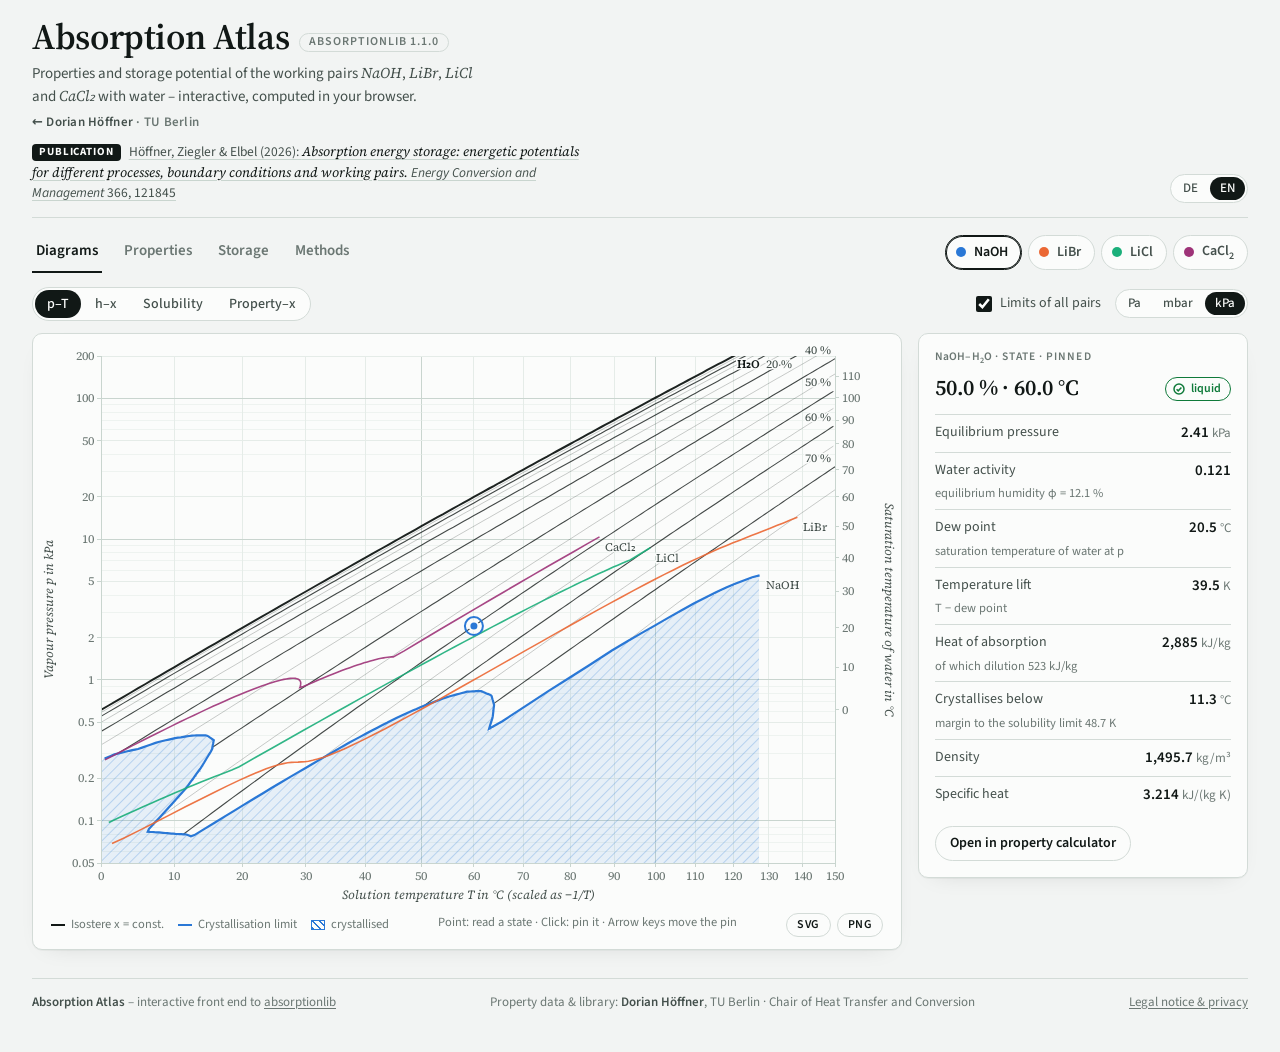
==== commit 96eb761c: "Atlas: link to home page, light mode by default" ====
--- a/docs/index.html
+++ b/docs/index.html
@@ -2,15 +2,16 @@
 <html lang="en">
 <head>
 <meta charset="utf-8">
+<script>/* Light by default; dark only when chosen with the switch on dorianhoeffner.com (dh-theme). */(function(){var t="light";try{if(localStorage.getItem("dh-theme")==="dark")t="dark";}catch(e){}document.documentElement.setAttribute("data-theme",t);})();</script>
 <meta name="viewport" content="width=device-width, initial-scale=1, viewport-fit=cover">
 <title>Absorption Atlas</title>
-<meta name="description" content="Interactive p–T, h–x and solubility diagrams, property calculator and storage analysis for aqueous NaOH, LiBr, LiCl and CaCl2 solutions, based on the Python library absorptionlib.">
+<meta name="description" content="Interactive p–T, h–x and solubility diagrams, property calculator and storage analysis (single- and double-stage, with and without crystallisation) for aqueous NaOH, LiBr, LiCl and CaCl2 solutions, based on the Python library absorptionlib.">
 <meta name="author" content="Dorian Höffner">
-<link rel="canonical" href="https://dorianhoeffner.github.io/absorptionlib/">
+<link rel="canonical" href="https://dorianhoeffner.com/absorptionlib/">
 <meta property="og:type" content="website">
 <meta property="og:title" content="Absorption Atlas">
 <meta property="og:description" content="Interactive p–T, h–x and solubility diagrams, property calculator and storage analysis for aqueous NaOH, LiBr, LiCl and CaCl2 solutions, based on the Python library absorptionlib.">
-<meta property="og:url" content="https://dorianhoeffner.github.io/absorptionlib/">
+<meta property="og:url" content="https://dorianhoeffner.com/absorptionlib/">
 <link rel="icon" href="data:image/svg+xml,%3Csvg xmlns='http://www.w3.org/2000/svg' viewBox='0 0 32 32'%3E%3Crect width='32' height='32' rx='7' fill='%23111816'/%3E%3Cpath d='M6 25 L26 7 M6 25 L26 13 M6 25 L26 19' stroke='%23fbfcfb' stroke-width='2' fill='none' stroke-linecap='round'/%3E%3Cpath d='M6 26 Q16 22 26 24' stroke='%233987e5' stroke-width='2.4' fill='none' stroke-linecap='round'/%3E%3C/svg%3E">
 <link rel="stylesheet" href="fonts.css">
 
@@ -161,6 +162,8 @@
 .tagline em { font-family: var(--font-serif); font-style: italic; }
 .masthead-tools { display: flex; gap: 10px; align-items: center; }
 .byline { margin: 4px 0 0; font-size: 13px; font-weight: 600; color: var(--muted); letter-spacing: 0.02em; }
+.byline .home-link { text-decoration: none; color: var(--ink-2); }
+.byline .home-link:hover { color: var(--ink); text-decoration: underline; }
 .paper { margin: 10px 0 0; font-size: 13.5px; line-height: 1.5; max-width: 80ch; }
 .paper-tag { display: inline-block; margin-right: 8px; font-size: 11px; font-weight: 700; letter-spacing: 0.08em; text-transform: uppercase; color: var(--surface); background: var(--ink); border-radius: 4px; padding: 0 7px; position: relative; top: -1px; }
 .paper a { color: var(--ink-2); text-decoration: underline; text-decoration-color: var(--grid-strong); text-underline-offset: 3px; }
@@ -646,6 +649,38 @@
 #cycleTable td.val { white-space: nowrap; }
 .tbl-note { color: var(--muted); font-size: 12.5px; margin: 10px 0 0; text-wrap: pretty; }
 .warnline { color: var(--warn); font-size: 12.5px; display: block; font-weight: 500; }
+/* process selector + schematic */
+.proc-sel { display: grid; gap: 8px; }
+.proc-sel .row { display: flex; align-items: center; justify-content: space-between; gap: 10px; flex-wrap: wrap; }
+.proc-sel .row > span { font-size: 13.5px; color: var(--ink-2); }
+.proc-desc { margin: 10px 0 0; font-size: 13px; color: var(--muted); text-wrap: pretty; line-height: 1.45; }
+.proc-desc b { color: var(--ink); font-weight: 600; }
+.cycle-row { display: grid; grid-template-columns: minmax(0, 1fr) 344px; gap: 0; align-items: stretch; }
+.cycle-row .schem-wrap { border-left: 1px solid var(--rule); padding: 8px 14px 12px; min-width: 0; display: flex; flex-direction: column; gap: 6px; }
+.schem-wrap .eyebrow { margin-top: 4px; }
+.schem svg { display: block; width: 100%; height: auto; overflow: visible; font-family: var(--font-sans); }
+.schem .box { fill: var(--surface); stroke: var(--ink-2); stroke-width: 1.2; }
+.schem .tank { fill: var(--surface-2); stroke: var(--ink-2); stroke-width: 1.2; }
+.schem .lbl { fill: var(--ink); font-size: 12.5px; font-weight: 600; }
+.schem .sub { fill: var(--muted); font-size: 11.5px; font-variant-numeric: tabular-nums; }
+.schem .val { fill: var(--ink-2); font-size: 11.5px; font-variant-numeric: tabular-nums; paint-order: stroke; stroke: var(--surface); stroke-width: 3px; stroke-linejoin: round; }
+.schem .flow { fill: none; stroke: var(--ink-2); stroke-width: 1.4; }
+.schem .flow.rec { stroke-dasharray: 3 3; }
+.schem .vap { fill: none; stroke: var(--ink-2); stroke-width: 2.2; stroke-dasharray: 1 4; stroke-linecap: round; }
+.schem .hot { stroke: var(--bad); }
+.schem .cold { stroke: var(--c-NaOH); }
+.schem .coil { fill: none; stroke-width: 1.6; }
+.schem .heat { fill: none; stroke: var(--bad); stroke-width: 1.6; }
+.schem .hatchfill { stroke: none; }
+.schem-note { font-size: 12px; color: var(--muted); margin: 0; text-wrap: pretty; }
+.lift-tools { display: flex; align-items: center; gap: 10px 14px; flex-wrap: wrap; }
+.lift-tools .lbl { font-size: 13px; color: var(--muted); }
+.chart.busy { opacity: 0.5; transition: opacity 0.15s ease; }
+.legend svg { display: inline-block; vertical-align: middle; overflow: visible; }
+.linkish { border: 0; background: none; padding: 0; color: var(--ink-2); text-decoration: underline; text-decoration-color: var(--grid-strong); text-underline-offset: 3px; cursor: pointer; font-size: 12.5px; }
+.linkish:hover { color: var(--ink); text-decoration-color: var(--ink); }
+.bar-row .tick-ref { position: absolute; top: 0; height: 18px; width: 0; border-left: 2px solid var(--ink); opacity: 0.55; }
+.hero .proc-name { font-size: 13px; color: var(--ink-2); font-weight: 600; margin-top: -2px; }
 .tooltip {
   position: absolute;
   pointer-events: none;
@@ -731,6 +766,10 @@
   .side-card { position: static; }
   .duo { grid-template-columns: minmax(0, 1fr); }
 }
+@media (max-width: 760px) {
+  .cycle-row { grid-template-columns: minmax(0, 1fr); }
+  .cycle-row .schem-wrap { border-left: 0; border-top: 1px solid var(--rule); }
+}
 @media (max-width: 640px) {
   body { font-size: 14.5px; }
   .masthead { align-items: start; gap: 10px; }
@@ -756,7 +795,7 @@
     <div class="brand">
       <h1 class="wordmark">Absorption Atlas <span class="mark">absorptionlib&nbsp;1.1.0</span></h1>
       <p class="tagline" data-i18n-html="tagline"></p>
-      <p class="byline" data-i18n="byline"></p>
+      <p class="byline"><a class="home-link" href="/" title="dorianhoeffner.com">← Dorian Höffner</a> · TU Berlin</p>
       <p class="paper"><span class="paper-tag" data-i18n="paperTag"></span><a href="https://doi.org/10.1016/j.enconman.2026.121845" target="_blank" rel="noopener">Höffner, Ziegler &amp; Elbel (2026): <span class="paper-title">Absorption energy storage: energetic potentials for different processes, boundary conditions and working pairs.</span> <i>Energy Conversion and Management</i> 366, 121845</a></p>
     </div>
     <div class="masthead-tools">
@@ -893,18 +932,34 @@
           <div class="card">
             <div class="card-h">
               <h3 data-i18n="liftTitle"></h3>
-              <span class="sub" id="liftSub"></span>
+              <div class="lift-tools">
+                <span class="lbl" data-i18n="cmpLbl"></span>
+                <div class="seg small" role="group" id="cmpSeg" aria-label="Compare">
+                  <button type="button" data-cmp="proc" data-i18n="cmpProc"></button>
+                  <button type="button" data-cmp="pairs" data-i18n="cmpPairs"></button>
+                </div>
+              </div>
             </div>
+            <div class="card-h" style="padding-top:2px"><span class="sub" id="liftSub"></span></div>
             <div class="chart" id="chartLift" style="min-height:280px"></div>
-            <div class="chart-foot"><span class="legend" id="liftLegend"></span><span id="liftDl"></span></div>
+            <div class="chart-foot"><span class="legend" id="liftLegend"></span><span class="lift-tools" id="liftPub"></span><span id="liftDl"></span></div>
           </div>
           <div class="card">
             <div class="card-h">
               <h3 data-i18n="cycleTitle"></h3>
               <span class="sub" id="cycleSub"></span>
             </div>
-            <div class="chart" id="chartCycle" style="min-height:280px"></div>
-            <div class="chart-foot"><span class="legend" id="cycleLegend"></span><span id="cycleDl"></span></div>
+            <div class="cycle-row">
+              <div style="min-width:0">
+                <div class="chart" id="chartCycle" style="min-height:280px"></div>
+                <div class="chart-foot"><span class="legend" id="cycleLegend"></span><span id="cycleDl"></span></div>
+              </div>
+              <div class="schem-wrap">
+                <div class="eyebrow" data-i18n="schemTitle"></div>
+                <div class="schem" id="schem"></div>
+                <p class="schem-note" id="schemNote"></p>
+              </div>
+            </div>
           </div>
           <div class="card">
             <div class="card-h">
@@ -944,7 +999,9 @@
  * Browser port of absorptionlib v1.0.14 (D. Höffner, MIT licence) for the
  * working pairs NaOH–H2O, LiBr–H2O, LiCl–H2O and CaCl2–H2O, plus a few
  * supplements (IAPWS water properties, Pátek & Klomfar enthalpy / cp for LiBr,
- * Fleßner & Ziegler LiBr viscosity) and the storage-cycle model.
+ * Fleßner & Ziegler LiBr viscosity) and the storage-cycle model with the four
+ * process arrangements of Höffner, Ziegler & Elbel (2026): single-/double-stage,
+ * with and without crystallisation.
  *
  * Units at the API: temperature °C, pressure Pa, mass fraction kg salt / kg
  * solution, enthalpy kJ/kg, cp kJ/(kg K), density kg/m³, viscosity Pa s,
@@ -1508,6 +1565,33 @@
     }
     return Infinity;                // drier than the correlation reaches
   }
+  // same as xeq, but brackets outward from a nearby guess (fast inside iterations)
+  function xeqNear(f, T, p, xg) {
+    const top = f.xCalcMax || f.xMax;
+    if (!(xg > 1e-6 && xg < top)) return xeq(f, T, p);
+    const lp = Math.log(p), g = x => Math.log(f.p(x, T)) - lp;
+    let a = xg, ga = g(a), step = 0.004;
+    if (!isFinite(ga)) return xeq(f, T, p);
+    if (ga > 0) {                       // root lies at larger x
+      for (let i = 0; i < 40; i++) {
+        const b = Math.min(top, a + step), gb = g(b);
+        if (!isFinite(gb)) return xeq(f, T, p);
+        if (gb <= 0) return brent(g, a, b, 1e-12);
+        if (b >= top) return Infinity;
+        a = b; step *= 2;
+      }
+    } else {                            // root lies at smaller x
+      let b = a;
+      for (let i = 0; i < 40; i++) {
+        const c = Math.max(1e-7, b - step), gc = g(c);
+        if (!isFinite(gc)) return xeq(f, T, p);
+        if (gc > 0) return brent(g, c, b, 1e-12);
+        if (c <= 1e-7) return 0;
+        b = c; step *= 2;
+      }
+    }
+    return xeq(f, T, p);
+  }
   // largest liquid concentration at T (upper branch of the liquidus)
   const _xlmCache = new Map();
   function xLiquidMax(f, T) {
@@ -1580,57 +1664,187 @@
 
   // ===========================================================================
   // Storage cycle (closed absorption thermal energy storage)
-  // ===========================================================================
+  // ---------------------------------------------------------------------------
+  // Four process arrangements after Höffner, Ziegler & Elbel (2026), Sect. 2.2:
+  //   single       single-stage, no crystallisation          (Fig. 3)
+  //   singleCryst  single-stage, crystals in the conc. tank  (Fig. 4, "three-phase")
+  //   double       two absorbers in series                   (Fig. 5)
+  //   doubleCryst  two absorbers in series + crystals        (Fig. 6)
+  // All balances are written per kg of anhydrous salt and use absolute solution
+  // enthalpies (Eq. 3/8/14/20). Ideal components: every absorber outlet is in
+  // equilibrium with the heat-transfer fluid entering it, and the stored
+  // solution is recuperatively preheated to the temperature at which the
+  // dilute solution leaves the absorber train (but never below storage
+  // temperature, where it would crystallise).
+  // ===========================================================================
+  const PROCESSES = ['single', 'singleCryst', 'double', 'doubleCryst'];
+  const procInfo = p => ({ stages: p === 'double' || p === 'doubleCryst' ? 2 : 1, cryst: p === 'singleCryst' || p === 'doubleCryst' });
+  // density of the crystallised phase (anhydrous salt, as in the paper's mass balance), kg/m³
+  const RHO_SOLID = { NaOH: 2130, LiBr: 3464, LiCl: 2068, CaCl2: 2150 };
+
+  // one absorber: solution x_in at T_in, vapour from an evaporator at Tv,
+  // outlet in equilibrium at T_out. Per kg salt: water absorbed w, heat Q.
+  function absorber(f, xin, Tin, Tout, Tv) {
+    const xout = xeq(f, Tout, water.psat(Tv));
+    if (!(xout > 0) || !isFinite(xout) || xout >= xin) return { ok: false, xout };
+    const w = 1 / xout - 1 / xin;
+    const hout = f.h(xout, Tout);
+    return { ok: true, xin, xout, w, hout, Q: f.h(xin, Tin) / xin + w * water.hV(Tv) - hout / xout };
+  }
+
+  // single-stage discharge of solution x_in (Eq. 1–5)
+  function dischargeSingle(f, xin, Ta, Te, Ts) {
+    const Tin = Math.max(Ta, Ts);
+    const a = absorber(f, xin, Tin, Ta, Te);
+    if (!a.ok) return { ok: false, xout: a.xout };
+    return { ok: true, xout: a.xout, Q: a.Q, wAmb: a.w, Tin, stages: [{ xin, xout: a.xout, Tin, Tout: Ta, Tv: Te, w: a.w, Q: a.Q }] };
+  }
+
+  // double-stage discharge (Eq. 12–17). Upper absorber (heating side) takes vapour
+  // from evaporator 2 at T_m; the lower absorber runs at T_m, absorbs vapour from
+  // evaporator 1 at T_evap and its heat evaporates the water for the upper stage:
+  //   Q_lower = w_upper · (h''(T_m) − h'(T_store))
+  function dischargeDouble(f, xin, Ta, Te, Ts) {
+    const pe = water.psat(Te), hLw = water.hL(Ts);
+    let g1 = NaN, g2 = NaN;                                   // warm starts for the equilibrium solves
+    const X1 = Tm => { const v = xeqNear(f, Ta, water.psat(Tm), g1); if (v > 0 && isFinite(v)) g1 = v; return v; };
+    const X2 = Tm => { const v = xeqNear(f, Tm, pe, g2); if (v > 0 && isFinite(v)) g2 = v; return v; };
+    const ev = Tm => {
+      const Tin = Math.max(Tm, Ts);
+      const x1 = X1(Tm);
+      if (!(x1 > 0) || !isFinite(x1) || x1 >= xin) return { code: 1 };          // upper stage cannot absorb
+      const x2 = X2(Tm);
+      if (!(x2 > 0) || !isFinite(x2) || x2 >= x1) return { code: 2, x1, x2 };    // lower stage cannot absorb
+      const w1 = 1 / x1 - 1 / xin, w2 = 1 / x2 - 1 / x1;
+      const h1 = f.h(x1, Ta);
+      const Qhi = f.h(xin, Tin) / xin + w1 * water.hV(Tm) - h1 / x1;
+      const Qlo = h1 / x1 + w2 * water.hV(Te) - f.h(x2, Tm) / x2;
+      const need = w1 * (water.hV(Tm) - hLw);
+      return { code: 0, r: Qlo - need, Tm, Tin, x1, x2, w1, w2, Qhi, Qlo, need };
+    };
+    // feasible window for T_m: above the dew point of the stored solution at T_abs
+    // (else the upper stage absorbs nothing) and below the temperature at which the
+    // lower stage stops absorbing (x2 = x1)
+    const pin = f.p(xin, Ta);
+    if (!(pin < water.psat(Ta))) return { ok: false };
+    const lo = Math.max(Te, water.Tsat(pin));
+    if (!(Ta > lo)) return { ok: false };
+    const x1of = Tm => { const v = X1(Tm); return isFinite(v) ? Math.min(Math.max(0, v), xin) : xin; };
+    const x2of = Tm => { const v = X2(Tm); return isFinite(v) ? Math.max(0, v) : Infinity; };
+    // x2 − x1 rises monotonically with T_m: negative at lo, positive at T_abs
+    const gx = Tm => { const d = x2of(Tm) - x1of(Tm); return isFinite(d) ? d : 1; };
+    let hi = brent(gx, lo, Ta, 1e-7);
+    if (!isFinite(hi)) return { ok: false };
+    if (gx(hi) >= 0) hi -= 2e-7;
+    if (!(hi > lo + 1e-7)) return { ok: false };
+    // r(T_m) = Q_lower − duty of evaporator 2 falls from >0 (near lo) to <0 (near hi)
+    const span = hi - lo;
+    let ta = lo, ea = { code: -1 };
+    for (const fr of [1e-3, 1e-2, 5e-2, 0.15]) { ta = lo + fr * span; ea = ev(ta); if (ea.code === 0 && ea.r > 0) break; }
+    let tb = hi - 1e-6 * span, eb = ev(tb);
+    if (ea.code !== 0 || eb.code !== 0 || ea.r * eb.r > 0) {
+      // fall back to a scan for a sign change
+      let prev = null, found = false;
+      for (let i = 0; i <= 60; i++) {
+        const T = lo + span * (0.0005 + 0.999 * i / 60), e = ev(T);
+        if (e.code !== 0) continue;
+        if (prev && prev.e.r * e.r <= 0) { ta = prev.T; tb = T; ea = prev.e; eb = e; found = true; break; }
+        prev = { T, e };
+      }
+      if (!found) return { ok: false };
+    }
+    const Tm = brent(T => { const e = ev(T); return e.code === 0 ? e.r : (e.code === 1 ? ea.r : eb.r); }, ta, tb, 1e-7);
+    const s = ev(Tm);
+    if (s.code !== 0 || !(s.Qhi > 0)) return { ok: false };
+    return {
+      ok: true, xout: s.x2, Q: s.Qhi, Qlo: s.Qlo, Tm, x1: s.x1, wAmb: s.w2, wInt: s.w1, Tin: s.Tin,
+      stages: [
+        { xin, xout: s.x1, Tin: s.Tin, Tout: Ta, Tv: Tm, w: s.w1, Q: s.Qhi },
+        { xin: s.x1, xout: s.x2, Tin: Ta, Tout: Tm, Tv: Te, w: s.w2, Q: s.Qlo }
+      ]
+    };
+  }
+
   function cycle(fid, o) {
     const f = FLUIDS[fid];
+    const proc = PROCESSES.indexOf(o.process) >= 0 ? o.process : 'single';
+    const P = procInfo(proc);
     const Td = o.Tdes, Tc = o.Tcond, Te = o.Tevap, Ta = o.Tabs, Ts = o.Tstore;
     const margin = o.margin || 0;
     const pc = water.psat(Tc), pe = water.psat(Te);
-    const res = { fluid: fid, ok: false, pc, pe, warnings: [] };
+    const res = { fluid: fid, process: proc, stages: P.stages, cryst: P.cryst, ok: false, pc, pe, warnings: [] };
     // charging limit: equilibrium at desorber temperature and condenser pressure
     let xdes = xeq(f, Td, pc);
     res.xdesRaw = xdes;
     if (!isFinite(xdes)) xdes = f.xMax;
     if (xdes <= 0) { res.reason = 'nocharge'; return res; }
-    // crystallisation limit in the storage tank
+    // crystallisation limits: storage tank and desorber
     const xcry = xLiquidMax(f, Ts - margin);
-    res.xcry = xcry;
-    // crystallisation inside the desorber
     const xcryDes = xLiquidMax(f, Td - margin);
-    let xconc = Math.min(xdes, xcry, xcryDes);
-    res.limit = xconc === xdes ? 'charge' : (xconc === xcry ? 'storage' : 'desorber');
-    res.xconc = xconc;
-    // discharging limit: equilibrium at absorber temperature and evaporator pressure
-    const xdil = xeq(f, Ta, pe);
+    res.xcry = xcry; res.xcryDes = xcryDes;
+    // xconc: overall (salt + crystals) concentration of the charged store;
+    // xliq:  concentration of the liquid that is fed to the absorber
+    let xconc, xliq;
+    if (P.cryst) {
+      xconc = Math.min(xdes, xcryDes);
+      xliq = Math.min(xconc, xcry);
+      res.limit = xconc === xdes ? 'charge' : 'desorber';
+    } else {
+      xconc = Math.min(xdes, xcry, xcryDes);
+      xliq = xconc;
+      res.limit = xconc === xdes ? 'charge' : (xconc === xcry ? 'storage' : 'desorber');
+    }
+    res.xconc = xconc; res.xliq = xliq;
+    // solid phase in the charged store, per kg salt (anhydrous crystals)
+    const mTot = 1 / xconc, mWater = mTot - 1;
+    const saltLiq = Math.min(1, mWater * xliq / (1 - xliq));
+    const mCryst = 1 - saltLiq;
+    res.mCryst = mCryst; res.solidFrac = mCryst / mTot;
+
+    // discharge
+    const D = P.stages === 2 ? dischargeDouble(f, xliq, Ta, Te, Ts) : dischargeSingle(f, xliq, Ta, Te, Ts);
+    res.discharge = D;
+    if (!D.ok) {
+      res.xdil = D.xout;
+      res.reason = 'nolift';
+      return res;
+    }
+    const xdil = D.xout;
     res.xdil = xdil;
-    if (!(xdil > 0) || !isFinite(xdil) || xdil >= xconc) { res.reason = 'nolift'; return res; }
-    // stability of stored dilute solution and of discharge states
+    if (P.stages === 2) { res.Tm = D.Tm; res.xmid = D.x1; }
+    // passes through the absorber train: each pass takes liquid from x_liq to x_dil;
+    // the dilute solution returns through the crystal tank until all salt is dissolved
+    const N = xconc > xliq + 1e-12 ? (1 / xdil - 1 / xconc) / (1 / xdil - 1 / xliq) : 1;
+    res.passes = N;
+    // stability checks
     if (f.Tsol(xdil) > Ts - margin + 0.05) res.warnings.push('dilute-crystallises');
-    let worst = -Infinity;
-    for (let i = 0; i <= 40; i++) { const x = xdil + (xconc - xdil) * i / 40; worst = Math.max(worst, f.Tsol(x)); }
-    if (worst > Ta + 0.05) res.warnings.push('absorber-crystallises');
-
-    const wc = (1 - xconc) / xconc, wd = (1 - xdil) / xdil, dm = wd - wc; // kg water / kg salt
+    const solMax = (xa, xb) => { let w = -Infinity; for (let i = 0; i <= 40; i++) w = Math.max(w, f.Tsol(xa + (xb - xa) * i / 40)); return w; };
+    const absCryst = P.stages === 2
+      ? solMax(D.x1, xliq) > Math.min(Ta, D.Tin) + 0.05 || solMax(xdil, D.x1) > D.Tm + 0.05
+      : solMax(xdil, xliq) > Ta + 0.05;
+    if (absCryst) res.warnings.push('absorber-crystallises');
+
+    const dm = 1 / xdil - 1 / xconc;  // kg water cycled per kg salt
+    const wc = (1 - xconc) / xconc, wd = (1 - xdil) / xdil;
     const hVe = water.hV(Te), hVd = water.hVap(Td, pc);
-    const qAbs = x => (hVe - hbarW(f, x, Ta)) / (x * x);
+    let Qabs = N * D.Q;
     const qDes = x => (hVd - hbarW(f, x, Td)) / (x * x);
-    let Qabs = integrateN(qAbs, xdil, xconc, o.parts || 2);
     let Qdes = integrateN(qDes, xdil, xconc, o.parts || 2);
-    const Qevap = dm * (hVe - water.hL(Ts));
+    const Qevap = N * D.wAmb * (hVe - water.hL(Ts));       // ambient heat (lowest evaporator only)
     const Qcond = dm * (hVd - water.hL(Tc));
     // optional sensible heat with a solution heat exchanger of effectiveness eps
     let Sch = 0, Sdis = 0;
     if (o.sensible) {
       const eps = o.eps || 0;
       if (Td > Ts) Sch = (1 / xdil) * integrate(T => f.cp(xdil, T), Ts, Td);
-      if (Ta > Ts) Sdis = (1 / xconc) * integrate(T => f.cp(xconc, T), Ts, Ta);
+      if (D.Tin > Ts) Sdis = N * (1 / xliq) * integrate(T => f.cp(xliq, T), Ts, D.Tin);
       Qdes += (1 - eps) * Sch;
       Qabs -= (1 - eps) * Sdis;
     }
     res.Sch = Sch; res.Sdis = Sdis;
     // volumes at storage temperature, per kg salt
     const Vdil = (1 / xdil) / f.rho(xdil, Ts);
-    const Vconc = (1 / xconc) / f.rho(xconc, Ts);
+    const Vconc = (mTot - mCryst) / f.rho(xliq, Ts) + mCryst / RHO_SOLID[fid];
     const Vw = dm / water.rhoL(Ts);
     const kWh = Qabs / 3600; // per kg salt
     Object.assign(res, {
@@ -1644,7 +1858,7 @@
       },
       eta: Qabs / Qdes,
       copCool: Qevap / Qdes,
-      TabsStart: Teq(f, xconc, pe),
+      TabsStart: Teq(f, xliq, P.stages === 2 ? water.psat(D.Tm) : pe),
       TdesStart: Teq(f, xdil, pc),
       lift: Ta - Te
     });
@@ -1659,8 +1873,8 @@
   }
 
   return {
-    water, FLUIDS, ORDER, NaOH, LiBr, LiCl, CaCl2,
-    Teq, xeq, xLiquidMax, solidIntervals, hbarW, dhAbs, dhAbsCC, state, cycle, waterTank,
+    water, FLUIDS, ORDER, NaOH, LiBr, LiCl, CaCl2, PROCESSES, procInfo,
+    Teq, xeq, xLiquidMax, solidIntervals, hbarW, dhAbs, dhAbsCC, state, cycle, waterTank, absorber, dischargeSingle, dischargeDouble,
     util: { brent, integrate, integrateN, interp, molality, moleFraction }
   };
 });
@@ -1740,7 +1954,26 @@
       cycleNote: 'Idealisierter geschlossener Absorptionsspeicher: Gleichgewicht am Ende jedes Prozessschritts, isotherme Absorption und Desorption, keine Wärme- und Stoffübertragungsgrenzen. Die geladene Lösung darf bei Speichertemperatur nicht kristallisieren. Das Wärmeverhältnis kann über 1 liegen, weil beim Entladen Umweltwärme am Verdampfer aufgenommen wird. Preise sind grobe Großhandels-Richtwerte – mit eigenem Angebot überschreiben.',
       footL: '<b>Absorption Atlas</b> – interaktive Oberfläche zu <a href="https://pypi.org/project/absorptionlib/" target="_blank" rel="noopener">absorptionlib</a>',
       footR: 'Stoffdaten &amp; Bibliothek: <b>Dorian Höffner</b>, TU Berlin · Fachgebiet Wärmeübertragung und -wandlung',
-      selected: 'gewählt', paperTag: 'Publikation', paperRefHead: 'Hintergrund und Diskussion der Ergebnisse:', legal: 'Impressum & Datenschutz', noSolData: 'Löslichkeitsdaten (Boryta 1970) erst ab x = 45,2 %', paperRef: 'Hintergrund und Diskussion der Ergebnisse:', byline: 'Dorian Höffner · TU Berlin', saved: 'Gespeichert', saveFail: 'Speichern nicht möglich', saveBusy: 'Ein Speicherdialog ist bereits offen', saveAs: 'Speichern als', saveCsv: 'Als CSV speichern', validTo: 'gültig bis', notInLib: 'keine Korrelation hinterlegt', symCond: 'kond', symEvap: 'verd', symStore: 'sp'
+      selected: 'gewählt', paperTag: 'Publikation', paperRefHead: 'Hintergrund und Diskussion der Ergebnisse:', legal: 'Impressum & Datenschutz', noSolData: 'Löslichkeitsdaten (Boryta 1970) erst ab x = 45,2 %', paperRef: 'Hintergrund und Diskussion der Ergebnisse:', byline: 'Dorian Höffner · TU Berlin', saved: 'Gespeichert', saveFail: 'Speichern nicht möglich', saveBusy: 'Ein Speicherdialog ist bereits offen', saveAs: 'Speichern als', saveCsv: 'Als CSV speichern', validTo: 'gültig bis', notInLib: 'keine Korrelation hinterlegt', symCond: 'kond', symEvap: 'verd', symStore: 'sp',
+      grpProc: 'Prozess', grpProcSub: 'Abb. 3–6 in [1]', fStages: 'Absorberstufen', st1: 'einstufig', st2: 'zweistufig', fCryst: 'Kristalle im Speicher', crOff: 'nein', crOn: 'ja',
+      p_single: 'Einstufig', p_singleCryst: 'Einstufig mit Kristallisation', p_double: 'Zweistufig', p_doubleCryst: 'Zweistufig mit Kristallisation',
+      ps_single: '1-stufig', ps_singleCryst: '1-stufig + Krist.', ps_double: '2-stufig', ps_doubleCryst: '2-stufig + Krist.',
+      pd_single: 'Ein Absorber; die konzentrierte Lösung bleibt bei Speichertemperatur flüssig. Begrenzt durch die Löslichkeit im Tank.',
+      pd_singleCryst: 'Im Konzentrat-Tank fallen Salzkristalle aus („dreiphasig“). Die verdünnte Lösung läuft durch den Tank zurück und löst sie wieder – mehr Salz je m³, aber viele Umläufe bei großem Hub.',
+      pd_double: 'Zwei Absorber in Reihe: Absorber 1 bei der Zwischentemperatur T<sub>m</sub> beheizt Verdampfer 2, der den heizungsseitigen Absorber 2 versorgt. Höherer Hub, etwa halbe Energiedichte.',
+      pd_doubleCryst: 'Zweistufig wie oben, zusätzlich mit Kristallen im Konzentrat-Tank; die voll verdünnte Lösung wird durch den Kristalltank zurückgeführt.',
+      grpStoreSubCryst: 'Kristalle im Konzentrat-Tank zulässig',
+      mConcCryst: 'Konzentration gesamt (flüssig) → entladen', mSolid: 'Kristallanteil im geladenen Tank', mPasses: 'Umläufe durch den Kristalltank', mTm: 'Zwischentemperatur T_m', mXmid: 'x nach Absorber 2', mNoCryst: 'Keine Kristalle: Die Ladung überschreitet die Löslichkeit im Tank nicht.',
+      tXl: 'x flüssig (Absorbereintritt)', tSolid: 'Kristallanteil (geladen)', tPasses: 'Umläufe durch den Kristalltank', tTm: 'Zwischentemperatur T_m', tXm: 'x nach Absorber 2', tProc: 'Prozess',
+      cmpLbl: 'Vergleich', cmpProc: 'Prozesse', cmpPairs: 'Stoffpaare', physLim: 'physikalische Grenze', pubCurves: 'Publizierte Kurven (Abb. 7)', pubApply: 'Bedingungen aus Abb. 7 setzen', pubLeg: 'publiziert (Abb. 7)', computing: 'rechnet …',
+      pubNote: 'Publizierte Kurven: Originalskripte zu [1] bei T_des = 100 °C, T_kond = 20 °C, T_verd = 10 °C, T_sp = 20 °C.',
+      schemTitle: 'Prozessschaltung', sEvap: 'Verdampfer', sAbs: 'Absorber', sWater: 'Wasser', sConc: 'konz.', sDil: 'verd.', sHeat: 'Heizung', sSource: 'Quelle', sCryst: '+ Kristalle',
+      schemNoteSingle: 'Ideale Komponenten: Absorberaustritt im Gleichgewicht mit dem eintretenden Wärmeträger, Lösung rekuperativ vorgewärmt.',
+      schemNoteDouble: 'Absorber 1 und Verdampfer 2 arbeiten bei derselben Temperatur T_m; sie folgt aus der Energiebilanz Q_A1 = Q_V2.',
+      schemNoteCryst: 'Die verdünnte Lösung wird so oft durch den Kristalltank geführt, bis alle Kristalle gelöst sind.',
+      pr5: 'Abb. 7 · Paper',
+      evap1: 'Verdampfer 1', evap2: 'Verdampfer 2', crystPath: 'Abkühlen mit Kristallisation', recirc: 'Rückführung',
+      cycleNoteProc: 'Mehrstufige und kristallisierende Varianten nach Abschnitt 2.2 in [1]; Bilanzen je kg Salz mit absoluten Enthalpien, die Kristalle werden wie in [1] als wasserfreies Salz bilanziert.'
     },
     en: {
       tagline: 'Properties and storage potential of the working pairs <em>NaOH</em>, <em>LiBr</em>, <em>LiCl</em> and <em>CaCl₂</em> with water – interactive, computed in your browser.',
@@ -1801,7 +2034,26 @@
       cycleNote: 'Idealised closed absorption store: equilibrium at the end of each step, isothermal absorption and desorption, no heat or mass transfer limits. The charged solution must not crystallise at storage temperature. The heat ratio can exceed 1 because discharging takes up ambient heat in the evaporator. Prices are rough bulk indications – overwrite them with your own quote.',
       footL: '<b>Absorption Atlas</b> – interactive front end to <a href="https://pypi.org/project/absorptionlib/" target="_blank" rel="noopener">absorptionlib</a>',
       footR: 'Property data &amp; library: <b>Dorian Höffner</b>, TU Berlin · Chair of Heat Transfer and Conversion',
-      selected: 'selected', paperTag: 'Publication', paperRefHead: 'Background and discussion of the results:', legal: 'Legal notice & privacy', noSolData: 'solubility data (Boryta 1970) start at x = 45.2 %', paperRef: 'Background and discussion of the results:', byline: 'Dorian Höffner · TU Berlin', saved: 'Saved', saveFail: 'Saving is not possible here', saveBusy: 'A save dialog is already open', saveAs: 'Save as', saveCsv: 'Save as CSV', validTo: 'valid up to', notInLib: 'no correlation available', symCond: 'cond', symEvap: 'evap', symStore: 'store'
+      selected: 'selected', paperTag: 'Publication', paperRefHead: 'Background and discussion of the results:', legal: 'Legal notice & privacy', noSolData: 'solubility data (Boryta 1970) start at x = 45.2 %', paperRef: 'Background and discussion of the results:', byline: 'Dorian Höffner · TU Berlin', saved: 'Saved', saveFail: 'Saving is not possible here', saveBusy: 'A save dialog is already open', saveAs: 'Save as', saveCsv: 'Save as CSV', validTo: 'valid up to', notInLib: 'no correlation available', symCond: 'cond', symEvap: 'evap', symStore: 'store',
+      grpProc: 'Process', grpProcSub: 'Figs. 3–6 in [1]', fStages: 'Absorber stages', st1: 'single', st2: 'double', fCryst: 'Crystals in the store', crOff: 'no', crOn: 'yes',
+      p_single: 'Single-stage', p_singleCryst: 'Single-stage with crystallisation', p_double: 'Double-stage', p_doubleCryst: 'Double-stage with crystallisation',
+      ps_single: 'single', ps_singleCryst: 'single + cryst.', ps_double: 'double', ps_doubleCryst: 'double + cryst.',
+      pd_single: 'One absorber; the concentrated solution stays liquid at storage temperature. Limited by the solubility in the tank.',
+      pd_singleCryst: 'Salt crystals settle in the concentrate tank (“three-phase”). Dilute solution is recirculated through the tank and redissolves them – more salt per m³, but many passes at large lifts.',
+      pd_double: 'Two absorbers in series: absorber 1 at the intermediate temperature T<sub>m</sub> heats evaporator 2, which feeds absorber 2 on the heating side. Higher lift, roughly half the energy density.',
+      pd_doubleCryst: 'Double-stage as above, plus crystals in the concentrate tank; the fully diluted solution is recirculated through the crystal tank.',
+      grpStoreSubCryst: 'crystals allowed in the concentrate tank',
+      mConcCryst: 'Concentration total (liquid) → discharged', mSolid: 'Crystal fraction in the charged tank', mPasses: 'Passes through the crystal tank', mTm: 'Intermediate temperature T_m', mXmid: 'x after absorber 2', mNoCryst: 'No crystals: charging does not exceed the solubility in the tank.',
+      tXl: 'x liquid (absorber inlet)', tSolid: 'Crystal fraction (charged)', tPasses: 'Passes through the crystal tank', tTm: 'Intermediate temperature T_m', tXm: 'x after absorber 2', tProc: 'Process',
+      cmpLbl: 'Compare', cmpProc: 'Processes', cmpPairs: 'Working pairs', physLim: 'physical limit', pubCurves: 'Published curves (Fig. 7)', pubApply: 'Use the conditions of Fig. 7', pubLeg: 'published (Fig. 7)', computing: 'computing …',
+      pubNote: 'Published curves: original scripts of [1] at T_des = 100 °C, T_cond = 20 °C, T_evap = 10 °C, T_store = 20 °C.',
+      schemTitle: 'Process arrangement', sEvap: 'Evaporator', sAbs: 'Absorber', sWater: 'Water', sConc: 'conc.', sDil: 'dilute', sHeat: 'Heating', sSource: 'Source', sCryst: '+ crystals',
+      schemNoteSingle: 'Ideal components: absorber outlet in equilibrium with the entering heat-transfer fluid, solution preheated recuperatively.',
+      schemNoteDouble: 'Absorber 1 and evaporator 2 share the temperature T_m, which follows from the energy balance Q_A1 = Q_E2.',
+      schemNoteCryst: 'Dilute solution passes through the crystal tank until all crystals have dissolved.',
+      pr5: 'Fig. 7 · paper',
+      evap1: 'Evaporator 1', evap2: 'Evaporator 2', crystPath: 'cooling with crystallisation', recirc: 'recirculation',
+      cycleNoteProc: 'Multi-stage and crystallising variants follow Section 2.2 of [1]; balances per kg salt with absolute enthalpies, crystals counted as anhydrous salt as in [1].'
     }
   };
   const t = k => (T[S.lang] && T[S.lang][k] !== undefined) ? T[S.lang][k] : (T.en[k] !== undefined ? T.en[k] : k);
@@ -1822,6 +2074,7 @@
     calc: { mode: 'Tx', T: 60, x: 0.5, p: 2400, phi: 30 },
     gen: { props: ['p', 'aw', 'rho', 'cp', 'dhabs'], x0: 30, x1: 50, dx: 5, T0: 20, T1: 80, dT: 20, fmt: 'int' },
     st: { Tdes: 90, Tcond: 25, Tevap: 10, Tabs: 30, Tstore: 20, margin: 0, sensible: false, eps: 0.7, basis: 'm3Dil',
+      process: 'single', cmp: 'proc', pub: true,
       prices: { NaOH: 0.4, LiBr: 12, LiCl: 9, CaCl2: 0.25 } }
   };
   (function initLang() {
@@ -1840,6 +2093,8 @@
       if (s.gen) Object.assign(S.gen, s.gen);
       if (s.st) { const pr = Object.assign({}, S.st.prices, s.st.prices || {}); Object.assign(S.st, s.st); S.st.prices = pr; }
       if (!F[S.fluid]) S.fluid = 'NaOH';
+      if (AA.PROCESSES.indexOf(S.st.process) < 0) S.st.process = 'single';
+      if (S.st.cmp !== 'pairs') S.st.cmp = 'proc';
       if (S.chart === 'duhring') S.chart = 'pT';
     } catch (e) { /* storage unavailable */ }
   }
@@ -2271,29 +2526,97 @@
     return { ctx, X, Y };
   }
 
+  // storage cycle in the p–T chart; state numbers follow Figs. 3–6 of the paper
   function drawCycle(ctx, X, Y, c, fid) {
-    const f = F[fid], g = s('g', null, ctx.data);
-    const pc = c.pc, pe = c.pe;
+    const f = F[fid], g = s('g', null, ctx.data), col = color(fid);
+    const Ts = S.st.Tstore, Ta = S.st.Tabs;
+    const pc = c.pc, pe = c.pe, two = c.stages === 2;
+    const pm = two ? W.psat(c.Tm) : pe;                 // pressure of the heating-side absorber
     const TdS = c.TdesStart, TdE = AA.Teq(f, c.xconc, pc);
-    const TaS = c.TabsStart, TaE = AA.Teq(f, c.xdil, pe);
-    const iso = (x, T0, T1) => { const pts = []; const n = 24; for (let i = 0; i <= n; i++) { const T = T0 + (T1 - T0) * i / n; pts.push([X(T), Y(f.p(x, T))]); } return pts; };
-    const poly = [].concat([[X(TdS), Y(pc)], [X(TdE), Y(pc)]], iso(c.xconc, TdE, TaS), [[X(TaE), Y(pe)]], iso(c.xdil, TaE, TdS));
-    s('path', { class: 'cycle-fill', d: pathOf(poly) + 'Z', style: `fill:${color(fid)}` }, g);
-    s('path', { class: 'cycle', d: pathOf(iso(c.xconc, TdE, TaS)), style: `stroke:${color(fid)};opacity:.55;stroke-width:1.4` }, g);
-    s('path', { class: 'cycle', d: pathOf(iso(c.xdil, TaE, TdS)), style: `stroke:${color(fid)};opacity:.55;stroke-width:1.4` }, g);
-    s('path', { class: 'cycle', d: pathOf([[X(TdS), Y(pc)], [X(TdE), Y(pc)]]), style: `stroke:${color(fid)}` }, g);
-    s('path', { class: 'cycle', d: pathOf([[X(TaS), Y(pe)], [X(TaE), Y(pe)]]), style: `stroke:${color(fid)}` }, g);
-    // vapour transfer to water line
+    const P = (T, p) => [X(T), Y(p)];
+    const iso = (x, T0, T1, n) => { const pts = []; n = n || 24; for (let i = 0; i <= n; i++) { const T = T0 + (T1 - T0) * i / n; pts.push(P(T, f.p(x, T))); } return pts; };
+    const hasCryst = c.cryst && c.xconc > c.xliq + 1e-9;
+    const T3 = AA.Teq(f, c.xliq, pm);
+    const Tin = Math.max(two ? c.Tm : Ta, Ts);
+    const TEnd = two ? c.Tm : Ta;
+    const T4 = two ? AA.Teq(f, c.xmid, pe) : NaN;
+    // charging and cooling down
+    let cool;
+    if (hasCryst) {
+      const Ton = Math.min(TdE, f.Tsol(c.xconc));
+      cool = iso(c.xconc, TdE, Ton, 12);
+      for (let i = 1; i <= 36; i++) { const x = c.xconc + (c.xliq - c.xconc) * i / 36; const T = f.Tsol(x); if (isFinite(T)) cool.push(P(T, f.p(x, T))); }
+    }
+    const isoConc = hasCryst ? iso(c.xliq, Ts, T3) : iso(c.xconc, TdE, T3);
+    const absUp = [P(T3, pm), P(Ta, pm)];
+    const lower = two ? [].concat(iso(c.xmid, Ta, T4, 16), [P(c.Tm, pe)]) : [];
+    const isoDil = iso(c.xdil, TEnd, TdS);
+    const poly = [].concat([P(TdS, pc), P(TdE, pc)], hasCryst ? cool : [], isoConc, absUp, lower, isoDil);
+    s('path', { class: 'cycle-fill', d: pathOf(poly) + 'Z', style: `fill:${col}` }, g);
+    const thin = `stroke:${col};opacity:.55;stroke-width:1.4`;
+    // isosteres (state changes at constant concentration)
+    if (hasCryst) {
+      s('path', { class: 'cycle', d: pathOf(cool), style: `stroke:${col};stroke-width:1.8;stroke-dasharray:5,3` }, g);
+      s('path', { class: 'cycle', d: pathOf(isoConc), style: thin }, g);
+    } else {
+      s('path', { class: 'cycle', d: pathOf(iso(c.xconc, TdE, Math.min(Ts, T3))), style: thin }, g);
+    }
+    s('path', { class: 'cycle', d: pathOf(iso(c.xdil, Math.min(Ts, TEnd), TdS)), style: thin }, g);
+    if (two) s('path', { class: 'cycle', d: pathOf(iso(c.xmid, Ta, T4, 16)), style: thin + ';stroke-dasharray:2,3' }, g);
+    // desorption and absorption
+    s('path', { class: 'cycle', d: pathOf([P(TdS, pc), P(TdE, pc)]), style: `stroke:${col}` }, g);
+    s('path', { class: 'cycle', d: pathOf(absUp), style: `stroke:${col}` }, g);
+    if (two) s('path', { class: 'cycle', d: pathOf([P(T4, pe), P(c.Tm, pe)]), style: `stroke:${col}` }, g);
+    // recirculation of the dilute solution through the crystal tank (5 → 1)
+    if (hasCryst) s('path', { class: 'vap', d: pathOf([P(Ts, f.p(c.xdil, Ts)), P(Ts, f.p(c.xliq, Ts))]), style: 'stroke-width:1.6;stroke-dasharray:1.5,3' }, g);
+    // vapour transfer to the water line
     const Tc = W.Tsat(pc), Te = W.Tsat(pe);
-    s('path', { class: 'vap', d: pathOf([[X(Tc), Y(pc)], [X(TdS), Y(pc)]]) }, g);
-    s('path', { class: 'vap', d: pathOf([[X(Te), Y(pe)], [X(TaE), Y(pe)]]) }, g);
-    const dot = (T, p, id) => s('circle', { class: 'marker', cx: X(T), cy: Y(p), r: 4.5, style: `fill:${id ? color(id) : 'var(--ink)'}` }, ctx.over);
-    dot(Tc, pc); dot(Te, pe); dot(TdE, pc, fid); dot(TaE, pe, fid); dot(TdS, pc, fid); dot(TaS, pe, fid);
-    const lab = (x, y, txt, anchor, strong) => s('text', { class: 'note' + (strong ? ' strong' : ''), x, y, 'text-anchor': anchor || 'start', text: txt }, ctx.over);
-    lab(X(Tc) - 8, Y(pc) - 8, t('condLbl'), 'end');
-    lab(X(Te) - 8, Y(pe) + 16, t('evapLbl'), 'end');
-    lab((X(TdS) + X(TdE)) / 2, Y(pc) - 9, `${t('chargeLbl')} ${nf(TdS, 0)} → ${nf(TdE, 0)} °C`, 'middle', true);
-    lab((X(TaS) + X(TaE)) / 2, Y(pe) + 18, `${t('dischargeLbl')} ${nf(TaS, 0)} → ${nf(TaE, 0)} °C`, 'middle', true);
+    s('path', { class: 'vap', d: pathOf([P(Tc, pc), P(TdS, pc)]) }, g);
+    s('path', { class: 'vap', d: pathOf([P(Te, pe), P(two ? c.Tm : Ta, pe)]) }, g);
+    if (two) s('path', { class: 'vap', d: pathOf([P(c.Tm, pm), P(Ta, pm)]) }, g);
+    const dot = (T, p, id, r) => s('circle', { class: 'marker', cx: X(T), cy: Y(p), r: r || 4.5, style: `fill:${id ? color(id) : 'var(--ink)'}` }, ctx.over);
+    dot(Tc, pc); dot(Te, pe); if (two) dot(c.Tm, pm);
+    dot(TdS, pc, fid, 3.5); dot(TdE, pc, fid, 3.5);
+    // labels: greedy placement with candidate offsets so nothing overlaps
+    const L = [], obst = [];
+    const q = (x, y, text, prio, cands, strong) => L.push({ x, y, text, prio, cands, strong });
+    const st = (T, p, n, open) => {
+      if (!isFinite(T) || !isFinite(p)) return;
+      const cx = X(T), cy = Y(p);
+      s('circle', { cx, cy, r: 4, style: `fill:${open ? 'var(--surface)' : col};stroke:${open ? col : 'var(--surface)'};stroke-width:${open ? 1.6 : 2}` }, ctx.over);
+      obst.push([cx - 5, cy - 5, cx + 5, cy + 5]);
+      q(cx, cy, n, 6, [[-7, -6, 'end'], [7, -6, 'start'], [-7, 14, 'end'], [7, 14, 'start'], [0, -9, 'middle'], [0, 18, 'middle']], true);
+    };
+    st(Ts, f.p(c.xliq, Ts), '1');
+    if (Tin > Ts + 0.3 && Tin < T3 - 0.3) st(Tin, f.p(c.xliq, Tin), '2');
+    st(T3, pm, '3', true);
+    st(Ta, pm, two ? "3'" : '4');
+    if (two) { st(T4, pe, '4', true); st(c.Tm, pe, "4'"); }
+    st(Ts, f.p(c.xdil, Ts), '5');
+    for (const [T, p] of [[Tc, pc], [Te, pe]].concat(two ? [[c.Tm, pm]] : [])) obst.push([X(T) - 5, Y(p) - 5, X(T) + 5, Y(p) + 5]);
+    const side = [[-8, -8, 'end'], [-8, 16, 'end'], [8, -8, 'start'], [8, 16, 'start'], [-8, -21, 'end'], [-8, 29, 'end'], [8, -21, 'start'], [-8, -34, 'end']];
+    q(X(Tc), Y(pc), t('condLbl'), 3, side);
+    q(X(Te), Y(pe), two ? t('evap1') : t('evapLbl'), 3, [[-8, 16, 'end'], [-8, -8, 'end'], [8, -8, 'start'], [8, 16, 'start'], [-8, 29, 'end'], [8, 29, 'start'], [-8, -21, 'end']]);
+    if (two) q(X(c.Tm), Y(pm), t('evap2'), 3, side);
+    const mid = (Ta_, Tb_) => (X(Ta_) + X(Tb_)) / 2;
+    q(mid(TdS, TdE), Y(pc), `${t('chargeLbl')} ${nf(TdS, 0)} → ${nf(TdE, 0)} °C`, 4, [[0, -9, 'middle'], [0, 18, 'middle'], [0, -22, 'middle']], true);
+    if (two) {
+      q(mid(T3, Ta), Y(pm), `${t('sAbs')} 2 · ${nf(T3, 0)} → ${nf(Ta, 0)} °C`, 4, [[0, 17, 'middle'], [0, -9, 'middle'], [0, 30, 'middle']], true);
+      q(mid(T4, c.Tm), Y(pe), `${t('sAbs')} 1 · ${nf(T4, 0)} → ${nf(c.Tm, 0)} °C`, 4, [[0, 17, 'middle'], [0, 30, 'middle'], [40, 17, 'start'], [40, 30, 'start'], [0, -9, 'middle']], true);
+    } else {
+      q(mid(T3, Ta), Y(pe), `${t('dischargeLbl')} ${nf(T3, 0)} → ${nf(Ta, 0)} °C`, 4, [[0, 18, 'middle'], [0, -9, 'middle']], true);
+    }
+    const placed = obst.slice();
+    const boxOf = (x, y, w, a) => { const x0 = a === 'end' ? x - w : a === 'middle' ? x - w / 2 : x; return [x0 - 2, y - 11, x0 + w + 2, y + 3]; };
+    const hits = bx => placed.some(o => !(bx[2] < o[0] || bx[0] > o[2] || bx[3] < o[1] || bx[1] > o[3]));
+    L.sort((a, b2) => b2.prio - a.prio).forEach(l => {
+      const w = l.text.length * (l.strong ? 6.7 : 6.3);
+      let pick = null;
+      for (const [dx, dy, a] of l.cands) { const bx = boxOf(l.x + dx, l.y + dy, w, a); if (!hits(bx) && bx[0] > 2 && bx[2] < ctx.iw - 2 && bx[1] > 0) { pick = [dx, dy, a, bx]; break; } }
+      if (!pick) { if (l.prio < 6) return; const [dx, dy, a] = l.cands[0]; pick = [dx, dy, a, boxOf(l.x + dx, l.y + dy, w, a)]; }  // only state numbers are never dropped
+      placed.push(pick[3]);
+      s('text', { class: 'note' + (l.strong ? ' strong' : ''), x: l.x + pick[0], y: l.y + pick[1], 'text-anchor': pick[2], text: l.text }, ctx.over);
+    });
   }
 
   // shared hover / pin machinery for state charts
@@ -2869,22 +3192,52 @@
     { k: 'pr1', v: { Tdes: 90, Tcond: 25, Tevap: 10, Tabs: 20, Tstore: 20 } },
     { k: 'pr2', v: { Tdes: 90, Tcond: 25, Tevap: 10, Tabs: 30, Tstore: 20 } },
     { k: 'pr3', v: { Tdes: 110, Tcond: 25, Tevap: 10, Tabs: 45, Tstore: 20 } },
-    { k: 'pr4', v: { Tdes: 90, Tcond: 30, Tevap: 10, Tabs: 32, Tstore: 25 } }
+    { k: 'pr4', v: { Tdes: 90, Tcond: 30, Tevap: 10, Tabs: 32, Tstore: 25 } },
+    { k: 'pr5', v: { Tdes: 100, Tcond: 20, Tevap: 10, Tabs: 30, Tstore: 20, margin: 0 } }
   ];
+  // boundary conditions of Fig. 7 in Höffner, Ziegler & Elbel (2026) and the curves of that
+  // figure, regenerated from the original analysis scripts (ESD per m³ dilute solution vs lift)
+  const PAPER_BC = { Tdes: 100, Tcond: 20, Tevap: 10, Tstore: 20, margin: 0 };
+  const PUBLISHED = {"NaOH":{"singleCryst":[[0.0,687.0],[1.41,679.1],[2.83,668.0],[4.24,656.5],[5.66,645.4],[7.07,634.0],[8.48,622.5],[9.9,611.4],[11.31,600.0],[12.72,589.7],[14.14,578.7],[15.55,567.8],[16.97,556.2],[18.38,545.7],[19.79,533.8],[21.21,522.3],[22.62,511.4],[24.03,499.1],[25.45,487.4],[26.86,475.3],[28.28,462.8],[29.69,450.0],[31.1,436.9],[32.52,423.5],[33.93,409.7],[35.34,395.6],[36.76,381.3],[38.17,366.6],[39.59,350.3],[41.0,333.6]],"single":[[0.0,686.6],[1.41,633.8],[2.83,595.5],[4.24,563.8],[5.66,537.0],[7.07,512.0],[8.48,488.6],[9.9,467.2],[11.31,444.7],[12.72,425.0],[14.14,404.4],[15.55,384.4],[16.97,363.6],[18.38,345.3],[19.79,324.7],[21.21,305.2],[22.62,286.9],[24.03,266.3],[25.45,247.0],[26.86,227.3],[28.28,207.2],[29.69,186.7],[31.1,165.7],[32.52,144.4],[33.93,122.7],[35.34,100.7],[36.76,78.3],[38.17,55.6],[39.59,30.3],[41.0,4.7]],"doubleCryst":[[1.0,344.8],[3.03,341.3],[5.07,334.2],[7.1,333.9],[9.14,328.2],[11.17,326.0],[13.21,325.2],[15.24,321.5],[17.28,320.5],[19.31,317.7],[21.34,316.1],[23.38,313.1],[25.41,311.3],[27.45,310.9],[29.48,307.6],[31.52,305.9],[33.55,303.3],[35.59,302.7],[37.62,299.4],[39.66,298.5],[41.69,297.1],[43.72,295.1],[45.76,292.6],[47.79,291.0],[49.83,289.2],[51.86,289.1],[53.9,286.4],[55.93,283.6],[57.97,284.7],[60.0,281.2]],"double":[[1.0,338.1],[3.03,324.4],[5.07,313.9],[7.1,303.0],[9.14,295.1],[11.17,287.5],[13.21,281.3],[15.24,274.9],[17.28,267.2],[19.31,261.5],[21.34,254.7],[23.38,247.2],[25.41,241.4],[27.45,235.8],[29.48,229.1],[31.52,222.5],[33.55,216.3],[35.59,208.2],[37.62,202.7],[39.66,195.2],[41.69,188.5],[43.72,181.2],[45.76,174.9],[47.79,166.6],[49.83,159.5],[51.86,152.4],[53.9,144.3],[55.93,138.1],[57.97,129.4],[60.0,122.4]]},"LiBr":{"singleCryst":[[0.0,685.2],[2.07,579.7],[4.14,513.8],[6.21,466.3],[8.28,431.1],[10.34,403.4],[12.41,379.7],[14.48,359.7],[16.55,340.9],[18.62,323.5],[20.69,306.5],[22.76,290.0],[24.83,274.2],[26.9,257.9],[28.97,242.3],[31.03,226.2],[33.1,211.1],[35.17,194.0],[37.24,177.9]],"single":[[0.0,685.0],[2.07,544.2],[4.14,454.9],[6.21,390.8],[8.28,343.3],[10.34,306.1],[12.41,274.2],[14.48,247.4],[16.55,222.2],[18.62,199.1],[20.69,176.5],[22.76,154.8],[24.83,134.0],[26.9,112.5],[28.97,92.2],[31.03,71.2],[33.1,51.6],[35.17,29.3],[37.24,8.5]],"doubleCryst":[[1.0,334.9],[3.03,314.3],[5.07,298.2],[7.1,286.2],[9.14,273.8],[11.17,263.5],[13.21,255.3],[15.24,247.5],[17.28,240.3],[19.31,234.4],[21.34,228.0],[23.38,222.4],[25.41,217.0],[27.45,213.0],[29.48,207.3],[31.52,204.4],[33.55,198.9],[35.59,195.4],[37.62,190.3],[39.66,189.1],[41.69,184.8],[43.72,182.0],[45.76,177.3],[47.79,176.0],[49.83,172.7],[51.86,169.6],[53.9,168.3],[55.93,167.4],[57.97,162.4],[60.0,162.0]],"double":[[1.0,329.5],[3.03,303.8],[5.07,282.8],[7.1,262.3],[9.14,246.2],[11.17,232.3],[13.21,220.5],[15.24,209.2],[17.28,197.6],[19.31,188.0],[21.34,179.9],[23.38,171.2],[25.41,163.3],[27.45,155.4],[29.48,148.5],[31.52,140.7],[33.55,134.1],[35.59,126.7],[37.62,120.6],[39.66,113.9],[41.69,108.3],[43.72,101.0],[45.76,96.8],[47.79,90.5],[49.83,84.0],[51.86,78.9],[53.9,71.9],[55.93,66.4],[57.97,60.6],[60.0,54.8]]},"LiCl":{"singleCryst":[[0.0,686.2],[1.02,636.2],[2.03,604.2],[3.05,575.1],[4.07,549.0],[5.08,526.3],[6.1,506.2],[7.12,488.0],[8.14,471.2],[9.15,455.4],[10.17,440.5],[11.19,427.0],[12.2,414.0],[13.22,401.5],[14.24,389.4],[15.25,377.6],[16.27,366.1],[17.29,354.8],[18.31,343.7],[19.32,332.7],[20.34,321.9],[21.36,311.1],[22.37,300.4],[23.39,289.8],[24.41,279.2],[25.42,268.6],[26.44,258.0],[27.46,247.4],[28.47,236.8],[29.49,226.2],[30.51,215.6],[31.53,204.9],[32.54,194.1],[33.56,183.3]],"single":[[0.0,685.9],[1.02,615.7],[2.03,571.1],[3.05,530.7],[4.07,494.6],[5.08,463.4],[6.1,436.0],[7.12,411.2],[8.14,388.5],[9.15,367.4],[10.17,347.5],[11.19,329.3],[12.2,311.9],[13.22,295.2],[14.24,279.0],[15.25,263.3],[16.27,248.0],[17.29,233.0],[18.31,218.3],[19.32,203.8],[20.34,189.5],[21.36,175.3],[22.37,161.2],[23.39,147.2],[24.41,133.3],[25.42,119.4],[26.44,105.5],[27.46,91.6],[28.47,77.7],[29.49,63.8],[30.51,49.8],[31.53,35.7],[32.54,21.6],[33.56,7.4]],"doubleCryst":[[1.0,340.2],[2.0,333.8],[3.0,328.3],[4.0,323.2],[5.0,318.3],[6.0,313.6],[7.0,309.3],[8.0,305.2],[9.0,301.4],[10.0,297.7],[11.0,294.2],[12.0,290.8],[13.0,287.6],[14.0,284.5],[15.0,281.5],[16.0,278.7],[17.0,275.9],[18.0,273.1],[19.0,270.5],[20.0,267.9],[21.0,265.3],[22.0,262.8],[23.0,260.3],[24.0,257.9],[25.0,255.5],[26.0,253.2],[27.0,250.8],[28.0,248.5],[29.0,246.2],[30.0,244.0],[31.0,241.7],[32.0,239.5],[33.0,237.2],[34.0,235.0],[35.0,232.8],[36.0,230.6],[37.0,228.4],[38.0,226.3],[39.0,224.1],[40.0,221.9],[41.0,219.8],[42.0,217.6],[43.0,215.4],[44.0,213.3],[45.0,211.1],[46.0,208.9],[47.0,206.7],[48.0,204.5],[49.0,202.3],[50.0,200.1],[51.0,197.9],[52.0,195.7],[53.0,193.5],[54.0,191.3],[55.0,189.0],[56.0,186.7],[57.0,184.5],[58.0,182.2],[59.0,179.9],[60.0,177.6]],"double":[[1.0,334.3],[2.0,323.8],[3.0,314.7],[4.0,306.1],[5.0,297.9],[6.0,290.2],[7.0,283.0],[8.0,276.1],[9.0,269.6],[10.0,263.4],[11.0,257.4],[12.0,251.7],[13.0,246.1],[14.0,240.8],[15.0,235.7],[16.0,230.7],[17.0,225.8],[18.0,221.0],[19.0,216.4],[20.0,211.8],[21.0,207.4],[22.0,203.0],[23.0,198.6],[24.0,194.4],[25.0,190.2],[26.0,186.0],[27.0,181.9],[28.0,177.8],[29.0,173.7],[30.0,169.7],[31.0,165.7],[32.0,161.8],[33.0,157.8],[34.0,153.9],[35.0,150.0],[36.0,146.1],[37.0,142.3],[38.0,138.4],[39.0,134.6],[40.0,130.7],[41.0,126.9],[42.0,123.1],[43.0,119.2],[44.0,115.4],[45.0,111.6],[46.0,107.8],[47.0,103.9],[48.0,100.1],[49.0,96.3],[50.0,92.4],[51.0,88.5],[52.0,84.7],[53.0,80.8],[54.0,76.9],[55.0,73.0],[56.0,69.0],[57.0,65.1],[58.0,61.1],[59.0,57.1],[60.0,53.1]]},"CaCl2":{"singleCryst":[[1.0,649.8],[2.0,602.7],[3.0,566.4],[4.0,536.0],[5.0,509.9],[6.0,485.7],[7.0,463.9],[8.0,444.7],[9.0,426.0],[10.0,408.0],[11.0,392.0],[12.0,375.6],[13.0,360.0],[14.0,344.0],[15.0,329.0],[16.0,315.0]],"single":[[1.0,593.4],[2.0,509.0],[3.0,444.5],[4.0,390.7],[5.0,344.6],[6.0,301.9],[7.0,263.4],[8.0,229.4],[9.0,196.5],[10.0,164.7],[11.0,136.3],[12.0,107.2],[13.0,79.6],[14.0,51.3],[15.0,24.7]],"doubleCryst":[[2.0,311.7],[3.0,300.0],[4.0,289.6],[5.0,280.5],[6.0,272.3],[7.0,264.9],[8.0,258.0],[9.0,251.5],[10.0,245.4],[11.0,239.6],[12.0,234.1],[13.0,228.8],[14.0,223.7],[15.0,218.8],[16.0,214.1],[17.0,209.5],[18.0,205.1],[19.0,200.8],[20.0,196.5],[21.0,192.4],[22.0,188.4],[23.0,184.4],[24.0,180.5],[25.0,176.7],[26.0,172.9],[27.0,169.2],[28.0,165.5],[29.0,161.8],[30.0,158.2],[31.0,154.6],[32.0,151.0]],"double":[[2.0,285.8],[3.0,265.1],[4.0,246.5],[5.0,230.4],[6.0,216.0],[7.0,202.9],[8.0,190.8],[9.0,179.4],[10.0,168.7],[11.0,158.5],[12.0,148.9],[13.0,139.6],[14.0,130.8],[15.0,122.2],[16.0,114.0],[17.0,106.1],[18.0,98.4],[19.0,90.9],[20.0,83.6],[21.0,76.5],[22.0,69.5],[23.0,62.6],[24.0,55.9],[25.0,49.3],[26.0,42.8],[27.0,36.4],[28.0,30.0],[29.0,23.7],[30.0,17.5],[31.0,11.3],[32.0,5.2]]}};
   const BASES = ['m3Dil', 'm3Single', 'm3Two', 'kgSol', 'kgSalt'];
   const BASIS_LBL = { m3Dil: 'bm3Dil', m3Single: 'bm3Single', m3Two: 'bm3Two', kgSol: 'bkgSol', kgSalt: 'bkgSalt' };
   const basisUnit = b => b.startsWith('m3') ? t('uM3') : t('uKg');
+  const PROC = AA.PROCESSES;
+  const procName = (p, short) => t((short ? 'ps_' : 'p_') + p);
+  // line style per process, as in Fig. 7: diamonds = single-stage, circles = double-stage,
+  // open marker + dashed line = with crystallisation
+  const PSTYLE = {
+    single: { dash: '', mk: 'diamond', open: false },
+    singleCryst: { dash: '7 4', mk: 'diamond', open: true },
+    double: { dash: '', mk: 'circle', open: false },
+    doubleCryst: { dash: '7 4', mk: 'circle', open: true }
+  };
+  function marker(parent, kind, x, y, r, stroke, open, cls) {
+    const st = `stroke:${stroke};stroke-width:1.5;fill:${open ? 'var(--surface)' : stroke}`;
+    if (kind === 'diamond') return s('path', { class: cls, d: `M${x.toFixed(1)},${(y - r * 1.25).toFixed(1)}l${r},${r * 1.25}l${-r},${r * 1.25}l${-r},${-r * 1.25}z`, style: st }, parent);
+    return s('circle', { class: cls, cx: x, cy: y, r, style: st }, parent);
+  }
+  function legendGlyph(dash, kind, open, col) {
+    const svg = document.createElementNS(NS, 'svg');
+    svg.setAttribute('width', 26); svg.setAttribute('height', 12); svg.setAttribute('viewBox', '0 0 26 12');
+    if (dash !== null) s('line', { x1: 1, x2: 25, y1: 6, y2: 6, style: `stroke:${col};stroke-width:2;${dash ? 'stroke-dasharray:' + dash.replace(' ', ',') : ''}` }, svg);
+    if (kind) marker(svg, kind, 13, 6, 3.6, col, open);
+    return svg;
+  }
   function waterRef(st) {
     if (st.basis === 'kgSalt') return NaN;
     const v = AA.waterTank(st.Tdes, st.Tabs);
     if (st.basis === 'kgSol') return v / AA.water.rhoL(0.5 * (st.Tdes + st.Tabs));
     return v;
   }
-  function cycles() { const out = {}; for (const id of ORDER) out[id] = AA.cycle(id, cycleOpts()); return out; }
-  function cycleOpts(over) { const st = S.st; return Object.assign({ Tdes: st.Tdes, Tcond: st.Tcond, Tevap: st.Tevap, Tabs: st.Tabs, Tstore: st.Tstore, margin: st.margin, sensible: st.sensible, eps: st.eps, parts: 1 }, over || {}); }
+  function cycleOpts(over) { const st = S.st; return Object.assign({ Tdes: st.Tdes, Tcond: st.Tcond, Tevap: st.Tevap, Tabs: st.Tabs, Tstore: st.Tstore, margin: st.margin, sensible: st.sensible, eps: st.eps, process: st.process, parts: 1 }, over || {}); }
+  function cycles(proc) { const out = {}; for (const id of ORDER) out[id] = AA.cycle(id, cycleOpts(proc ? { process: proc } : null)); return out; }
+  const paperBC = () => Object.keys(PAPER_BC).every(k => Math.abs(S.st[k] - PAPER_BC[k]) < 1e-9) && !S.st.sensible;
+  const limLbl = c => t(c.limit === 'charge' ? 'limCharge' : c.limit === 'storage' ? 'limStorage' : 'limDesorber');
 
   function renderStorageFields() {
     const st = S.st;
+    const P = AA.procInfo(st.process);
     const pr = $('#presets'); pr.innerHTML = '';
     pr.appendChild(h('span', { class: 'eyebrow', style: 'width:100%', text: t('presets') }));
     PRESETS.forEach(p => pr.appendChild(h('button', {
@@ -2900,17 +3253,31 @@
       kids.forEach(k => g.appendChild(k));
       return g;
     };
+    // process: stages × crystallisation
+    const setProc = (stages, cryst) => { st.process = (stages === 2 ? 'double' : 'single') + (cryst ? 'Cryst' : ''); save(); renderStorageFields(); renderStorage(); };
+    const seg = (label, opts, cur, on) => {
+      const sg = h('div', { class: 'seg small', role: 'group', 'aria-label': label });
+      opts.forEach(([v, lbl]) => sg.appendChild(h('button', { type: 'button', text: lbl, 'aria-pressed': String(v === cur), onclick: () => on(v) })));
+      return sg;
+    };
+    box.appendChild(group(t('grpProc'), t('grpProcSub'), [
+      h('div', { class: 'proc-sel' }, [
+        h('div', { class: 'row' }, [h('span', { text: t('fStages') }), seg(t('fStages'), [[1, t('st1')], [2, t('st2')]], P.stages, v => setProc(v, P.cryst))]),
+        h('div', { class: 'row' }, [h('span', { text: t('fCryst') }), seg(t('fCryst'), [[false, t('crOff')], [true, t('crOn')]], P.cryst, v => setProc(P.stages, v))])
+      ]),
+      h('p', { class: 'proc-desc', html: `<b>${procName(st.process)}.</b> ${t('pd_' + st.process)}` })
+    ]));
     box.appendChild(group(t('grpCharge'), t('grpChargeSub'), [
       numField('stTdes', t('fTdes'), 'T<sub>des</sub>', '°C', st.Tdes, 40, 160, 1, v => { st.Tdes = v; upd(); }, { dp: 1 }),
       numField('stTcond', t('fTcond'), 'T<sub>' + t('symCond') + '</sub>', '°C', st.Tcond, 5, 50, 0.5, v => { st.Tcond = v; upd(); }, { dp: 1 })
     ]));
     const dis = group(t('grpDis'), t('grpDisSub'), [
       numField('stTevap', t('fTevap'), 'T<sub>' + t('symEvap') + '</sub>', '°C', st.Tevap, 0, 35, 0.5, v => { st.Tevap = v; upd(); }, { dp: 1 }),
-      numField('stTabs', t('fTabs'), 'T<sub>abs</sub>', '°C', st.Tabs, 5, 80, 0.5, v => { st.Tabs = v; upd(); }, { dp: 1 })
+      numField('stTabs', t('fTabs'), 'T<sub>abs</sub>', '°C', st.Tabs, 5, 95, 0.5, v => { st.Tabs = v; upd(); }, { dp: 1 })
     ]);
     dis.appendChild(h('div', { class: 'lift-readout', id: 'liftBox' }));
     box.appendChild(dis);
-    box.appendChild(group(t('grpStore'), t('grpStoreSub'), [
+    box.appendChild(group(t('grpStore'), P.cryst ? t('grpStoreSubCryst') : t('grpStoreSub'), [
       numField('stTstore', t('fTstore'), 'T<sub>' + t('symStore') + '</sub>', '°C', st.Tstore, 0, 45, 0.5, v => { st.Tstore = v; upd(); }, { dp: 1 }),
       numField('stMargin', t('fMargin'), 'ΔT<sub>cr</sub>', 'K', st.margin, 0, 10, 0.5, v => { st.margin = v; upd(); }, { dp: 1 })
     ]));
@@ -2937,41 +3304,51 @@
   function scheduleStorage() { cancelAnimationFrame(stRaf); stRaf = requestAnimationFrame(renderStorage); }
 
   function renderStorage() {
-    const st = S.st;
+    const st = S.st, proc = st.process, P = AA.procInfo(proc);
     const C = cycles();
+    const Cs = proc === 'single' ? C : cycles('single');
     const sel = C[S.fluid];
     const b = st.basis, u = basisUnit(b);
     const dpE = b.startsWith('m3') ? 0 : 3;
     // hero
     const hero = $('#stHero'); hero.innerHTML = '';
     hero.appendChild(h('div', { class: 'eyebrow', html: `<span class="formula">${FORM[S.fluid]}–H<sub>2</sub>O</span> · ${t('heroCap')}` }));
+    hero.appendChild(h('div', { class: 'proc-name', text: procName(proc) }));
     if (sel.ok) {
       hero.appendChild(h('div', { class: 'fig' }, [nf(sel.esd[b], dpE), h('span', { class: 'u', text: u })]));
       hero.appendChild(h('div', { class: 'cap', text: t(BASIS_LBL[b]) }));
       const meta = h('div', { class: 'meta' });
       const m = (k, v) => { meta.appendChild(h('span', { text: k })); meta.appendChild(h('b', { text: v })); };
-      m(t('mConc'), `${pct(sel.xconc, 1)} → ${pct(sel.xdil, 1)} %`);
-      m(t('mLimit'), t(sel.limit === 'charge' ? 'limCharge' : sel.limit === 'storage' ? 'limStorage' : 'limDesorber'));
+      if (P.cryst) m(t('mConcCryst'), `${pct(sel.xconc, 1)} (${pct(sel.xliq, 1)}) → ${pct(sel.xdil, 1)} %`);
+      else m(t('mConc'), `${pct(sel.xconc, 1)} → ${pct(sel.xdil, 1)} %`);
+      if (P.cryst) {
+        m(t('mSolid'), pct(sel.solidFrac, 0) + ' %');
+        m(t('mPasses'), (sel.passes < 100 ? nf(sel.passes, sel.passes < 10 ? 1 : 0) : '> 100') + ' ×');
+      }
+      if (P.stages === 2) { m(t('mTm'), `${nf(sel.Tm, 1)} °C`); m(t('mXmid'), `${pct(sel.xmid, 1)} %`); }
+      m(t('mLimit'), limLbl(sel));
       m(t('mOut'), `${nf(sel.TabsStart, 1)} °C`);
       m(t('mRatio'), nf(sel.eta, 2));
       hero.appendChild(meta);
+      if (P.cryst && !(sel.solidFrac > 1e-6)) hero.appendChild(h('span', { class: 'warnline', style: 'color:var(--muted)', text: t('mNoCryst') }));
       for (const wv of sel.warnings) hero.appendChild(h('span', { class: 'warnline', text: '⚠ ' + t(wv === 'dilute-crystallises' ? 'wDil' : 'wAbs') }));
     } else {
       hero.appendChild(h('div', { class: 'fig', style: 'font-size:34px' }, [t('infeasible')]));
       hero.appendChild(h('div', { class: 'cap', text: sel.reason === 'nocharge' ? t('reasonCharge') : t('reasonLift') }));
     }
-    // bars
+    // bars (all pairs, selected process); a tick marks the single-stage value for reference
     const bars = $('#stBars'); bars.innerHTML = '';
-    bars.appendChild(h('div', { class: 'eyebrow', style: 'margin-bottom:6px', text: t(BASIS_LBL[b]) }));
+    bars.appendChild(h('div', { class: 'eyebrow', style: 'margin-bottom:6px', text: t(BASIS_LBL[b]) + ' · ' + procName(proc) }));
     const wr = waterRef(st);
-    const vals = ORDER.map(id => C[id].ok ? C[id].esd[b] : 0);
+    const vals = ORDER.map(id => C[id].ok ? C[id].esd[b] : 0).concat(ORDER.map(id => Cs[id].ok ? Cs[id].esd[b] : 0));
     const vmax = Math.max(...vals, isFinite(wr) ? wr : 0) * 1.04 || 1;
     for (const id of ORDER) {
-      const c = C[id];
+      const c = C[id], cs = Cs[id];
       const row = h('div', { class: 'bar-row' + (id === S.fluid ? ' sel' : ''), style: `--c:${color(id)}` });
       row.appendChild(h('span', { class: 'name' }, [h('span', { class: 'dot' }), h('span', { html: FORM[id] })]));
       const tr = h('div', { class: 'track' });
       if (c.ok) tr.appendChild(h('div', { class: 'bar', style: `width:${(100 * c.esd[b] / vmax).toFixed(2)}%` }));
+      if (proc !== 'single' && cs.ok) tr.appendChild(h('span', { class: 'tick-ref', style: `left:${(100 * cs.esd[b] / vmax).toFixed(2)}%`, title: `${procName('single')}: ${nf(cs.esd[b], dpE)} ${u}` }));
       row.appendChild(tr);
       row.appendChild(c.ok ? h('span', { class: 'val' }, [nf(c.esd[b], dpE), h('span', { class: 'u', text: u })]) : h('span', { class: 'val na', text: t('infeasible') }));
       row.addEventListener('click', () => { setFluid(id); });
@@ -2986,70 +3363,172 @@
       row.appendChild(h('span', { class: 'val' }, [nf(wr, dpE), h('span', { class: 'u', text: u })]));
       bars.appendChild(row);
     }
-    renderLiftChart(C);
+    if (proc !== 'single') {
+      const lg = h('div', { class: 'legend', style: 'margin-top:6px;font-size:12px;color:var(--muted)' });
+      const gl = h('span', null, [h('span', { style: 'display:inline-block;width:0;height:12px;border-left:2px solid var(--ink);opacity:.55;margin-right:2px' }), procName('single')]);
+      lg.appendChild(gl); bars.appendChild(lg);
+    }
+    renderLiftChart();
     renderCycleChart(sel);
     renderCycleTable(C);
   }
 
-  function renderLiftChart(Cnow) {
-    const st = S.st, b = st.basis;
+  // ---------- energy density vs lift (Fig. 7 of the paper, live) ----------
+  const LIFTS = (() => { const a = [0.5]; for (let v = 1; v <= 40; v++) a.push(v); for (let v = 42; v <= 60; v += 2) a.push(v); return a; })();
+  const curveCache = new Map();
+  let liftJob = 0;
+  function curveKey(fid, proc) { const st = S.st; return [fid, proc, st.Tdes, st.Tcond, st.Tevap, st.Tstore, st.margin, st.sensible ? 's' + st.eps : '-'].join('|'); }
+  // compute missing curves in small slices so sliders stay responsive; true if all cached
+  function getCurves(specs, done) {
+    const job = ++liftJob;
+    const todo = specs.filter(sp => !curveCache.has(curveKey(sp.fid, sp.proc))).map(sp => ({ sp, k: curveKey(sp.fid, sp.proc), pts: [], i: 0, seen: false, dead: false }));
+    if (!todo.length) return true;
+    const opts0 = cycleOpts();
+    const run = () => {
+      if (job !== liftJob) return;
+      const t0 = performance.now();
+      while (todo.length && performance.now() - t0 < 22) {
+        const it = todo[0], L = LIFTS[it.i++];
+        const c = it.dead ? null : AA.cycle(it.sp.fid, Object.assign({}, opts0, { Tabs: opts0.Tevap + L, process: it.sp.proc }));
+        if (c && c.ok) { it.pts.push({ L, esd: c.esd, N: c.passes, Tm: c.Tm }); it.seen = true; }
+        else { it.pts.push({ L, esd: null }); if (it.seen) it.dead = true; }  // once infeasible after a feasible stretch, larger lifts stay infeasible
+        if (it.i >= LIFTS.length) {
+          curveCache.set(it.k, it.pts); todo.shift();
+          if (curveCache.size > 240) curveCache.delete(curveCache.keys().next().value);
+        }
+      }
+      if (todo.length) setTimeout(run, 0); else done();
+    };
+    setTimeout(run, 90); // short debounce: nothing is computed while a slider is being dragged
+    return false;
+  }
+  function liftSpecs() {
+    const st = S.st;
+    return st.cmp === 'proc' ? PROC.map(p => ({ fid: S.fluid, proc: p })) : ORDER.map(id => ({ fid: id, proc: st.process }));
+  }
+  function renderLiftChart() {
     const el = $('#chartLift');
-    const lifts = []; for (let L = 0; L <= 40; L += 1) lifts.push(L);
-    const series = {};
+    $$('#cmpSeg button').forEach(x => x.setAttribute('aria-pressed', String(x.dataset.cmp === S.st.cmp)));
+    const specs = liftSpecs();
+    const ready = getCurves(specs, () => { el.classList.remove('busy'); drawLift(specs); });
+    if (ready) { el.classList.remove('busy'); drawLift(specs); }
+    else {
+      el.classList.add('busy');
+      if (!el.querySelector('svg')) el.innerHTML = `<p class="hint" style="padding:24px 16px">${t('computing')}</p>`;
+    }
+  }
+  function drawLift(specs) {
+    const st = S.st, b = st.basis, el = $('#chartLift'), mode = st.cmp;
+    const xmax = (mode === 'proc' || AA.procInfo(st.process).stages === 2) ? 60 : 40;
+    const isSel = sp => mode === 'proc' ? sp.proc === st.process : sp.fid === S.fluid;
+    const colOf = sp => color(mode === 'proc' ? S.fluid : sp.fid);
+    const nameOf = sp => mode === 'proc' ? procName(sp.proc, true) : FORM_TXT[sp.fid];
+    const series = specs.map(sp => ({
+      sp, pts: (curveCache.get(curveKey(sp.fid, sp.proc)) || []).filter(p => p.L <= xmax + 1e-9).map(p => ({ L: p.L, v: p.esd ? p.esd[b] : NaN, N: p.N, Tm: p.Tm }))
+    }));
+    const pubAvail = paperBC() && b === 'm3Dil';
+    const pub = pubAvail && st.pub ? specs.map(sp => ({ sp, pts: ((PUBLISHED || {})[sp.fid] || {})[sp.proc] || [] })) : [];
+    const wL = []; for (let L = 0; L <= xmax; L += 1) wL.push(L);
+    const wser = wL.map(L => waterRef(Object.assign({}, st, { Tabs: st.Tevap + L })));
     let vmax = 0;
-    for (const id of ORDER) {
-      series[id] = lifts.map(L => { const c = AA.cycle(id, cycleOpts({ Tabs: st.Tevap + L })); return c.ok ? c.esd[b] : NaN; });
-      vmax = Math.max(vmax, ...series[id].filter(isFinite));
-    }
-    const wser = lifts.map(L => waterRef(Object.assign({}, st, { Tabs: st.Tevap + L })));
+    series.forEach(sr => sr.pts.forEach(p => { if (isFinite(p.v)) vmax = Math.max(vmax, p.v); }));
+    pub.forEach(sr => sr.pts.forEach(p => { if (p[0] <= xmax) vmax = Math.max(vmax, p[1]); }));
     if (wser.some(isFinite)) vmax = Math.max(vmax, ...wser.filter(isFinite));
-    $('#liftSub').textContent = `${t('liftSub')} ${nf(st.Tevap, 1)} °C · ${t(BASIS_LBL[b])}`;
+    const fl = mode === 'proc' ? `${FORM_TXT[S.fluid]}–H₂O` : procName(st.process);
+    $('#liftSub').textContent = `${fl} · ${t('liftSub')} ${nf(st.Tevap, 1)} °C · ${t(BASIS_LBL[b])}`;
     const ctx = frame(el, {
-      height: w => Math.max(260, Math.min(380, w * 0.46)),
-      margin: { t: 14, r: 60, b: 46, l: 60 }, marginNarrow: { r: 44, l: 50 }, label: t('liftTitle')
+      height: w => Math.max(270, Math.min(400, w * 0.48)),
+      margin: { t: 14, r: 92, b: 46, l: 60 }, marginNarrow: { r: 76, l: 50 }, label: t('liftTitle')
     });
-    const X = lin(0, 40, 0, ctx.iw);
-    const [y0, y1] = niceDomain(0, vmax || 1, 6);
+    const X = lin(0, xmax, 0, ctx.iw);
+    const [, y1] = niceDomain(0, vmax || 1, 6);
     const Y = lin(0, y1, ctx.ih, 0);
     const yt = linTicks(0, y1, 6).ticks;
-    const xt = linTicks(0, 40, ctx.narrow ? 4 : 8).ticks;
+    const xt = linTicks(0, xmax, ctx.narrow ? 4 : (xmax > 40 ? 6 : 8)).ticks;
     gridLines(ctx, xt.map(X), yt.map(Y));
     const dpE = b.startsWith('m3') ? 0 : 2;
     axisBottom(ctx, X, xt, v => nf(v, 0), t('axLift'));
     axisLeft(ctx, Y, yt, v => nf(v, b.startsWith('m3') ? 0 : 2), t('axEsd') + basisUnit(b));
-    // current lift marker
+    // current lift
     const Lnow = st.Tabs - st.Tevap;
-    if (Lnow >= 0 && Lnow <= 40) {
+    if (Lnow >= 0 && Lnow <= xmax) {
       s('line', { x1: X(Lnow), x2: X(Lnow), y1: 0, y2: ctx.ih, style: 'stroke:var(--ink);stroke-width:1;opacity:.5' }, ctx.data);
       s('text', { class: 'note', x: X(Lnow) + 5, y: 12, text: nf(Lnow, 1) + ' K' }, ctx.over);
     }
-    if (wser.some(isFinite)) s('path', { class: 'series ref', d: pathOf(lifts.map((L, i) => [X(L), Y(wser[i])])) }, ctx.data);
+    if (wser.some(isFinite)) s('path', { class: 'series ref', d: pathOf(wL.map((L, i) => [X(L), Y(wser[i])])) }, ctx.data);
+    // value at the current lift (selected curve in process mode, every pair otherwise)
+    if (Lnow > 0 && Lnow <= xmax) for (const sp of specs) {
+      if (mode === 'proc' && sp.proc !== st.process) continue;
+      const c = AA.cycle(sp.fid, cycleOpts({ process: sp.proc }));
+      if (c.ok) s('circle', { class: 'marker', cx: X(Lnow), cy: Y(c.esd[b]), r: 5, style: `fill:${colOf(sp)}` }, ctx.over);
+    }
+    // published points (Fig. 7): hollow markers, shape = process
+    const gPub = s('g', null, ctx.data);
+    for (const sr of pub) {
+      const ps = PSTYLE[sr.sp.proc];
+      for (const p of sr.pts) if (p[0] <= xmax) marker(gPub, ps.mk, X(p[0]), Y(p[1]), 2.6, colOf(sr.sp), true).setAttribute('opacity', '0.75');
+    }
+    // computed curves: unselected first, selected on top
     const ends = [];
-    for (const id of ORDER) {
-      const pts = lifts.map((L, i) => [X(L), Y(series[id][i])]);
-      s('path', { class: 'series', d: pathOf(pts), style: `stroke:${color(id)};stroke-width:${id === S.fluid ? 2.6 : 2}` }, ctx.data);
-      // direct label at the end of the feasible range
-      let li = -1; for (let i = pts.length - 1; i >= 0; i--) if (isFinite(series[id][i])) { li = i; break; }
-      if (li >= 0) ends.push({ id, x: pts[li][0], y: pts[li][1] });
-      const c = Cnow[id];
-      if (c.ok && Lnow >= 0 && Lnow <= 40) s('circle', { class: 'marker', cx: X(Lnow), cy: Y(c.esd[b]), r: 4.5, style: `fill:${color(id)}` }, ctx.over);
-    }
-    // place end labels, nudging apart minimally (labels sit right of line ends)
-    ends.sort((a, b2) => a.y - b2.y);
-    for (let i = 1; i < ends.length; i++) if (Math.abs(ends[i].y - ends[i - 1].y) < 13 && Math.abs(ends[i].x - ends[i - 1].x) < 50) ends[i].y = ends[i - 1].y + 13;
+    const ordered = series.slice().sort((a, c) => (isSel(a.sp) ? 1 : 0) - (isSel(c.sp) ? 1 : 0));
+    for (const sr of ordered) {
+      const ps = PSTYLE[sr.sp.proc], col = colOf(sr.sp), on = isSel(sr.sp);
+      const pts = sr.pts.map(p => [X(p.L), Y(p.v)]);
+      s('path', { class: 'series', d: pathOf(pts), style: `stroke:${col};stroke-width:${on ? 2.6 : 1.7};${ps.dash ? 'stroke-dasharray:' + ps.dash.replace(' ', ',') + ';' : ''}opacity:${on || mode === 'pairs' ? 1 : 0.85}` }, ctx.data);
+      if (mode === 'proc') for (const p of sr.pts) if (isFinite(p.v) && Math.abs(p.L % 5) < 1e-9 && p.L > 0) marker(ctx.data, ps.mk, X(p.L), Y(p.v), on ? 4 : 3.4, col, ps.open);
+      let li = -1; for (let i = sr.pts.length - 1; i >= 0; i--) if (isFinite(sr.pts[i].v)) { li = i; break; }
+      if (li >= 0) {
+        const e = { sp: sr.sp, x: pts[li][0], y: pts[li][1], on };
+        // physical limit: a crystallising branch ends at a finite density where x_dil reaches the liquid concentration
+        const endsInside = li < sr.pts.length - 1 && sr.pts[li].L < xmax;
+        if (endsInside && AA.procInfo(sr.sp.proc).cryst && sr.pts[li].v > 0.04 * y1) {
+          s('line', { x1: e.x, x2: e.x, y1: e.y - 9, y2: e.y + 9, style: `stroke:${col};stroke-width:2` }, ctx.data);
+          e.lim = true;
+        }
+        ends.push(e);
+      }
+    }
+    // end labels: shift down until they no longer overlap a label that is already placed
+    const taken = [];
+    const fits = bx => !taken.some(o => !(bx[2] < o[0] || bx[0] > o[2] || bx[3] < o[1] || bx[1] > o[3]));
+    ends.sort((a, c) => a.y - c.y);
     for (const e of ends) {
-      s('line', { x1: e.x, x2: e.x + 6, y1: e.y, y2: e.y, style: `stroke:${color(e.id)};stroke-width:1` }, ctx.over);
-      s('text', { class: 'iso-label', x: e.x + 8, y: e.y + 4, text: FORM_TXT[e.id], style: 'font-weight:600;fill:var(--ink);font-family:var(--font-sans)' }, ctx.over);
+      const txt = nameOf(e.sp) + (e.lim && e.on && e.x < ctx.iw - 4 ? ' · ' + t('physLim') : '');
+      const w = txt.length * (e.on ? 6.6 : 6.2);
+      let ly = e.y + 4, bx = null;
+      for (let k = 0; k < 8; k++) { bx = [e.x + 6, ly - 11, e.x + 10 + w, ly + 3]; if (fits(bx)) break; ly += 13; }
+      taken.push(bx);
+      s('path', { d: `M${e.x},${e.y}L${e.x + 6},${ly - 4}`, style: `fill:none;stroke:${colOf(e.sp)};stroke-width:1` }, ctx.over);
+      s('text', { class: 'iso-label', x: e.x + 8, y: ly, text: txt, style: `font-weight:${e.on ? 700 : 600};fill:var(--ink);font-family:var(--font-sans)` }, ctx.over);
     }
     if (wser.some(isFinite)) {
       let li = -1; for (let i = wser.length - 1; i >= 0; i--) if (isFinite(wser[i])) { li = i; break; }
-      if (li >= 0) s('text', { class: 'iso-label', x: X(lifts[li]) - 4, y: Y(wser[li]) - 6, 'text-anchor': 'end', text: t('waterRef'), style: 'fill:var(--muted);font-family:var(--font-sans)' }, ctx.over);
-    }
-    const dll = $('#liftDl'); dll.innerHTML = ''; dll.appendChild(exportButtons(el, fileBase('storage_energy-density-vs-lift')));
+      if (li >= 0) {
+        const wt = t('waterRef'), ww = wt.length * 6.2, wx = X(wL[li]) - 4, wy = Y(wser[li]) - 6;
+        if (fits([wx - ww, wy - 11, wx, wy + 3])) s('text', { class: 'iso-label', x: wx, y: wy, 'text-anchor': 'end', text: wt, style: 'fill:var(--muted);font-family:var(--font-sans)' }, ctx.over);
+      }
+    }
+    const dll = $('#liftDl'); dll.innerHTML = ''; dll.appendChild(exportButtons(el, fileBase(`storage_energy-density-vs-lift_${mode === 'proc' ? S.fluid : st.process}`)));
     // legend
     const lg = $('#liftLegend'); lg.innerHTML = '';
-    for (const id of ORDER) lg.appendChild(h('span', null, [h('i', { style: `--k:${color(id)}` }), FORM_TXT[id]]));
+    for (const sp of specs) {
+      const ps = PSTYLE[sp.proc];
+      lg.appendChild(h('span', null, [legendGlyph(ps.dash, mode === 'proc' ? ps.mk : null, ps.open, colOf(sp)), nameOf(sp)]));
+    }
     if (wser.some(isFinite)) lg.appendChild(h('span', null, [h('i', { style: '--k:var(--c-water)' }), t('waterRefLong')]));
+    if (pub.length) lg.appendChild(h('span', null, [legendGlyph(null, 'circle', true, 'var(--ink-2)'), t('pubLeg')]));
+    // published-curve switch
+    const pb = $('#liftPub'); pb.innerHTML = '';
+    if (pubAvail) {
+      const cbx = h('input', { type: 'checkbox', id: 'stPub' }); cbx.checked = !!st.pub;
+      cbx.addEventListener('change', () => { st.pub = cbx.checked; save(); renderLiftChart(); });
+      pb.appendChild(h('label', { class: 'check', for: 'stPub', title: t('pubNote') }, [cbx, h('span', { text: t('pubCurves') })]));
+    } else {
+      pb.appendChild(h('button', {
+        type: 'button', class: 'linkish', text: t('pubApply'), title: t('pubNote'),
+        onclick: () => { Object.assign(st, PAPER_BC, { sensible: false, basis: 'm3Dil', pub: true }); save(); renderStorageFields(); renderStorage(); }
+      }));
+    }
     // hover tooltip
     const tip = h('div', { class: 'tooltip' }); el.appendChild(tip);
     const vl = s('line', { class: 'cross', y1: 0, y2: ctx.ih, x1: -10, x2: -10, visibility: 'hidden', 'data-ui': 1 }, ctx.over);
@@ -3057,17 +3536,24 @@
     const move = ev => {
       const r = ctx.svg.getBoundingClientRect(), sc = ctx.Wd / r.width;
       const px = (ev.clientX - r.left) * sc - ctx.m.l;
-      const L = Math.max(0, Math.min(40, Math.round(X.inv(px))));
-      const i = lifts.indexOf(L);
+      const Lraw = Math.max(0, Math.min(xmax, X.inv(px)));
+      let L = LIFTS[0]; for (const v of LIFTS) if (v <= xmax && Math.abs(v - Lraw) < Math.abs(L - Lraw)) L = v;
       vl.setAttribute('x1', X(L)); vl.setAttribute('x2', X(L)); vl.setAttribute('visibility', 'visible');
       tip.innerHTML = '';
-      tip.appendChild(h('div', { class: 'tt-h', text: `${t('liftNow')} ${nf(L, 0)} K · T_abs = ${nf(st.Tevap + L, 1)} °C` }));
-      const rowsArr = ORDER.map(id => ({ id, v: series[id][i] })).sort((a, b2) => (isFinite(b2.v) ? b2.v : -1) - (isFinite(a.v) ? a.v : -1));
-      for (const rr of rowsArr) tip.appendChild(h('div', { class: 'tt-r' }, [h('i', { style: `--k:${color(rr.id)}` }), h('span', { text: FORM_TXT[rr.id] }), h('b', { text: isFinite(rr.v) ? nf(rr.v, dpE) + ' ' + basisUnit(b) : t('infeasible') })]));
-      if (isFinite(wser[i])) tip.appendChild(h('div', { class: 'tt-r' }, [h('i', { style: '--k:var(--c-water)' }), h('span', { text: t('waterRef') }), h('b', { text: nf(wser[i], dpE) + ' ' + basisUnit(b) })]));
+      tip.appendChild(h('div', { class: 'tt-h', text: `${t('liftNow')} ${nf(L, L % 1 ? 1 : 0)} K · T_abs = ${nf(st.Tevap + L, 1)} °C` }));
+      const rowsArr = series.map(sr => ({ sp: sr.sp, p: sr.pts.find(p => p.L === L) })).sort((a, c) => ((c.p && isFinite(c.p.v)) ? c.p.v : -1) - ((a.p && isFinite(a.p.v)) ? a.p.v : -1));
+      for (const rr of rowsArr) {
+        const ok = rr.p && isFinite(rr.p.v);
+        let txt = ok ? nf(rr.p.v, dpE) + ' ' + basisUnit(b) : t('infeasible');
+        if (ok && AA.procInfo(rr.sp.proc).cryst && rr.p.N > 1.0001) txt += ` · ${rr.p.N < 100 ? nf(rr.p.N, rr.p.N < 10 ? 1 : 0) : '>100'}×`;
+        const ps = PSTYLE[rr.sp.proc];
+        tip.appendChild(h('div', { class: 'tt-r' }, [legendGlyph(ps.dash, mode === 'proc' ? ps.mk : null, ps.open, colOf(rr.sp)), h('span', { text: nameOf(rr.sp) }), h('b', { text: txt })]));
+      }
+      const wi = wL.indexOf(Math.round(L));
+      if (wi >= 0 && isFinite(wser[wi])) tip.appendChild(h('div', { class: 'tt-r' }, [h('i', { style: '--k:var(--c-water)' }), h('span', { text: t('waterRef') }), h('b', { text: nf(wser[wi], dpE) + ' ' + basisUnit(b) })]));
       const cw = el.clientWidth;
       const left = (X(L) + ctx.m.l) / sc;
-      tip.style.left = (left + 14 + 190 > cw ? left - 200 : left + 14) + 'px';
+      tip.style.left = (left + 14 + 230 > cw ? Math.max(4, left - 240) : left + 14) + 'px';
       tip.style.top = '10px';
       tip.classList.add('on');
     };
@@ -3075,25 +3561,132 @@
     hit.addEventListener('pointerleave', () => { tip.classList.remove('on'); vl.setAttribute('visibility', 'hidden'); });
   }
 
+  // ---------- storage cycle in the p–T diagram + process schematic ----------
   function renderCycleChart(c) {
     const st = S.st;
     const el = $('#chartCycle');
-    $('#cycleSub').innerHTML = `${FORM[S.fluid]}–H<sub>2</sub>O`;
+    $('#cycleSub').innerHTML = `${FORM[S.fluid]}–H<sub>2</sub>O · ${procName(st.process)}`;
+    // zoom the pressure axis onto the cycle (it lives in a narrow band near the water line)
+    const pTop = Math.max(W.psat(st.Tcond), W.psat(st.Tevap), c.ok && c.Tm ? W.psat(c.Tm) : 0) * 6;
+    const nice = [1, 2, 5, 10];
+    let pmax = 2e5;
+    for (let e = 3; e <= 5; e++) { const hit = nice.find(m => m * Math.pow(10, e) >= pTop); if (hit) { pmax = Math.max(1e4, hit * Math.pow(10, e)); break; } }
     renderPT(el, {
-      fid: S.fluid, cycle: c.ok ? Object.assign({ Tdes: st.Tdes }, c) : null, aspect: 0.6, minH: 280, maxH: 460, dim: true,
-      Tmax: Math.max(120, Math.ceil((st.Tdes + 10) / 10) * 10), label: t('cycleTitle')
+      fid: S.fluid, cycle: c.ok ? Object.assign({ Tdes: st.Tdes }, c) : null, aspect: 0.62, minH: 300, maxH: 480, dim: true,
+      Tmax: Math.max(100, Math.ceil((st.Tdes + 10) / 10) * 10), pmax: Math.min(2e5, pmax), label: t('cycleTitle')
     });
-    const dlc = $('#cycleDl'); dlc.innerHTML = ''; dlc.appendChild(exportButtons(el, fileBase(`storage_cycle_${S.fluid}`)));
+    const dlc = $('#cycleDl'); dlc.innerHTML = ''; dlc.appendChild(exportButtons(el, fileBase(`storage_cycle_${S.fluid}_${st.process}`)));
     const lg = $('#cycleLegend'); lg.innerHTML = '';
-    lg.appendChild(h('span', null, [h('i', { style: `--k:${color(S.fluid)}` }), t('chargeLbl') + ' / ' + t('dischargeLbl')]));
+    const col = color(S.fluid);
+    lg.appendChild(h('span', null, [h('i', { style: `--k:${col}` }), t('chargeLbl') + ' / ' + t('dischargeLbl')]));
+    if (c.ok && c.cryst && c.solidFrac > 1e-6) {
+      lg.appendChild(h('span', null, [legendGlyph('5 3', null, false, col), t('crystPath')]));
+      lg.appendChild(h('span', null, [legendGlyph('1.5 3', null, false, 'var(--ink-2)'), t('recirc')]));
+    }
     lg.appendChild(h('span', null, [h('i', { style: '--k:var(--ink)' }), t('water')]));
     if (!c.ok) lg.appendChild(h('span', { text: '— ' + t('infeasible') }));
+    renderSchematic($('#schem'), c);
+    const P = AA.procInfo(st.process);
+    $('#schemNote').textContent = [P.stages === 2 ? t('schemNoteDouble') : t('schemNoteSingle'), P.cryst ? t('schemNoteCryst') : ''].join(' ').trim();
+  }
+
+  // process flow sheet in the style of Figs. 3–6: units, solution path with the state
+  // numbers of the p–T chart, live temperatures and concentrations
+  function renderSchematic(el, c) {
+    const st = S.st, P = AA.procInfo(st.process), fid = S.fluid;
+    const ok = c && c.ok;
+    const two = P.stages === 2;
+    const H = two ? 274 : 222, Wd = 320;
+    el.innerHTML = '';
+    const svg = s('svg', { viewBox: `0 0 ${Wd} ${H}`, role: 'img', 'aria-label': t('schemTitle') + ': ' + procName(st.process) }, el);
+    const id = 'sc' + (++uid);
+    const defs = s('defs', null, svg);
+    const mkArrow = (name, colr) => {
+      const m = s('marker', { id: id + name, viewBox: '0 0 10 10', refX: 8.5, refY: 5, markerWidth: 6.5, markerHeight: 6.5, orient: 'auto-start-reverse' }, defs);
+      s('path', { d: 'M0,0L10,5L0,10z', style: `fill:${colr}` }, m);
+      return `url(#${id + name})`;
+    };
+    const aInk = mkArrow('i', 'var(--ink-2)'), aHot = mkArrow('h', 'var(--bad)'), aCold = mkArrow('c', 'var(--c-NaOH)');
+    const pat = s('pattern', { id: id + 'x', patternUnits: 'userSpaceOnUse', width: 6, height: 6, patternTransform: 'rotate(45)' }, defs);
+    s('rect', { x: 0, y: 0, width: 6, height: 6, style: `fill:${color(fid)};opacity:.16` }, pat);
+    s('line', { x1: 0, y1: 0, x2: 0, y2: 6, style: `stroke:${color(fid)};stroke-width:1.6;opacity:.8` }, pat);
+    const T1 = v => nf(v, 1) + ' °C', X1 = v => isFinite(v) ? pct(v, 1) + ' %' : '–';
+    const path = (d, cls, end, extra) => s('path', Object.assign({ d, class: cls, 'marker-end': end || null }, extra || {}), svg);
+    const text = (x, y, txt, cls, anchor) => s('text', { x, y, class: cls, 'text-anchor': anchor || 'start', text: txt }, svg);
+    const coil = (x, y, w, hot) => {
+      let d = `M${x},${y}`; const n = 5, dx = w / n;
+      for (let i = 0; i < n; i++) d += `h${dx * 0.5}v${i % 2 ? -10 : 10}h${dx * 0.5}`;
+      s('path', { d, class: 'coil', style: `stroke:${hot ? 'var(--bad)' : 'var(--c-NaOH)'}` }, svg);
+    };
+    const unit = (x, y, w, hh, title, sub, hot) => {
+      s('rect', { x, y, width: w, height: hh, rx: 6, class: 'box' }, svg);
+      text(x + w / 2, y + 15, title, 'lbl', 'middle');
+      if (sub) text(x + w / 2, y + 28, sub, 'sub', 'middle');
+      coil(x + 12, y + hh - 18, w - 24, hot);
+    };
+    const tank = (x, y, w, hh, title, sub, cryst) => {
+      s('rect', { x, y, width: w, height: hh, rx: 7, class: 'tank' }, svg);
+      if (cryst) s('rect', { x: x + 1, y: y + hh * 0.6, width: w - 2, height: hh * 0.4 - 1, rx: 6, class: 'hatchfill', style: `fill:url(#${id}x)` }, svg);
+      text(x + w / 2, y + 15, title, 'lbl', 'middle');
+      if (sub) text(x + w / 2, y + 29, sub, 'val', 'middle');
+      if (cryst) text(x + w / 2, y + 46, t('sCryst'), 'val', 'middle');
+    };
+    const stateTag = (x, y, n, label, anchor, dotted) => {
+      s('circle', { cx: x, cy: y, r: 7.5, style: `fill:var(--surface);stroke:var(--ink-2);stroke-width:1.1;${dotted ? 'stroke-dasharray:2,2' : ''}` }, svg);
+      text(x, y + 3.6, n, 'sub', 'middle').setAttribute('style', 'font-weight:700;fill:var(--ink);font-size:9.5px');
+      if (label) text(anchor === 'end' ? x - 11 : x + 11, y + 3.6, label, 'val', anchor === 'end' ? 'end' : 'start');
+    };
+    const vapour = (x1, x2, y) => { path(`M${x1},${y}H${x2}`, 'vap', aInk); text((x1 + x2) / 2, y - 7, 'H₂O', 'sub', 'middle'); };
+    const xl = ok ? c.xliq : NaN, xd = ok ? c.xdil : NaN;
+    const concSub = P.cryst ? `${X1(ok ? c.xconc : NaN)}` : X1(xl);
+    if (!two) {
+      // conc. tank → riser (left) → absorber top; absorber → dilute tank
+      tank(22, 158, 76, 58, t('sConc'), concSub, P.cryst);
+      tank(124, 158, 72, 58, t('sDil'), X1(xd));
+      path('M22,187H10V24H232V58', 'flow', aInk);
+      unit(30, 60, 92, 70, t('sEvap'), `T ${T1(st.Tevap)}`, false);
+      unit(200, 60, 92, 70, t('sAbs'), `T ${T1(st.Tabs)}`, true);
+      path('M76,36V58', 'flow cold', aCold); text(84, 44, t('sSource'), 'sub');
+      path('M262,58V34', 'flow hot', aHot); text(268, 42, t('sHeat'), 'sub');
+      vapour(122, 198, 96);
+      path('M246,130V146H160V158', 'flow', aInk);
+      if (P.cryst) { path('M160,146H60V158', 'flow rec', aInk); text(110, 142, t('recirc'), 'sub', 'middle'); }
+      stateTag(25, 161, '1', '', 'start');
+      stateTag(232, 44, '2', X1(xl), 'end');
+      stateTag(216, 100, '3', '', 'start', true);
+      stateTag(246, 140, '4', X1(xd), 'start');
+      stateTag(127, 161, '5', '', 'start');
+    } else {
+      tank(22, 210, 76, 58, t('sConc'), concSub, P.cryst);
+      tank(124, 210, 72, 58, t('sDil'), X1(xd));
+      path('M22,239H10V20H232V34', 'flow', aInk);
+      unit(30, 36, 92, 62, t('sEvap') + ' 2', ok ? `T ${T1(c.Tm)}` : '', false);
+      unit(200, 36, 92, 62, t('sAbs') + ' 2', `T ${T1(st.Tabs)}`, true);
+      unit(30, 128, 92, 62, t('sAbs') + ' 1', ok ? `T ${T1(c.Tm)}` : '', true);
+      unit(200, 128, 92, 62, t('sEvap') + ' 1', `T ${T1(st.Tevap)}`, false);
+      path('M262,34V12', 'flow hot', aHot); text(268, 22, t('sHeat'), 'sub');
+      path('M76,127V100', 'heat', aHot); text(84, 117, ok ? 'T_m ' + T1(c.Tm) : 'T_m', 'sub');
+      vapour(122, 198, 66);
+      vapour(198, 124, 166);
+      path('M246,98V112H160V144H124', 'flow', aInk);
+      path('M262,236V192', 'flow cold', aCold); text(268, 230, t('sSource'), 'sub');
+      path('M96,190V204H160V210', 'flow', aInk);
+      if (P.cryst) path('M96,204H60V210', 'flow rec', aInk);
+      stateTag(25, 213, '1', '', 'start');
+      stateTag(232, 26, '2', X1(xl), 'end');
+      stateTag(212, 66, '3', '', 'start', true);
+      stateTag(246, 105, "3'", ok ? X1(c.xmid) : '–', 'start');
+      stateTag(42, 160, '4', '', 'start', true);
+      stateTag(127, 213, '5', '', 'start');
+      stateTag(96, 197, "4'", X1(xd), 'end');
+    }
+    if (!ok) s('rect', { x: 0, y: 0, width: Wd, height: H, style: 'fill:var(--surface);opacity:.45' }, svg);
   }
 
   function renderCycleTable(C) {
     const tbl = $('#cycleTable'); tbl.innerHTML = '';
-    const st = S.st;
-    const head = h('tr', null, [h('th', { text: '' })].concat(ORDER.map(id => h('th', { html: `<span style="display:inline-block;width:8px;height:8px;border-radius:50%;background:${color(id)};margin-right:6px"></span>${FORM[id]}` }))));
+    const st = S.st, P = AA.procInfo(st.process);
+    const head = h('tr', null, [h('th', { text: procName(st.process) })].concat(ORDER.map(id => h('th', { html: `<span style="display:inline-block;width:8px;height:8px;border-radius:50%;background:${color(id)};margin-right:6px"></span>${FORM[id]}` }))));
     tbl.appendChild(h('thead', null, head));
     const tb = h('tbody'); tbl.appendChild(tb);
     const row = (lbl, fn, unit) => {
@@ -3107,8 +3700,17 @@
     };
     const ok = (fn) => (c, id) => c.ok ? fn(c, id) : '–';
     row(t('tXc'), (c) => isFinite(c.xconc) ? pct(c.xconc, 1) : '–', '%');
+    if (P.cryst) {
+      row(t('tXl'), (c) => isFinite(c.xliq) ? pct(c.xliq, 1) : '–', '%');
+      row(t('tSolid'), (c) => isFinite(c.solidFrac) ? pct(c.solidFrac, 1) : '–', '%');
+    }
     row(t('tXd'), ok(c => pct(c.xdil, 1)), '%');
-    row(t('tLimit'), (c) => c.limit ? t(c.limit === 'charge' ? 'limCharge' : c.limit === 'storage' ? 'limStorage' : 'limDesorber') : '–');
+    if (P.stages === 2) {
+      row(t('tTm'), ok(c => nf(c.Tm, 1)), '°C');
+      row(t('tXm'), ok(c => pct(c.xmid, 1)), '%');
+    }
+    if (P.cryst) row(t('tPasses'), ok(c => c.passes < 100 ? nf(c.passes, 2) : '> 100'), '–');
+    row(t('tLimit'), (c) => c.limit ? limLbl(c) : '–');
     row(t('tDm'), ok(c => nf(c.dm, 3)), 'kg/kg');
     row(t('tQout'), ok(c => nf(c.Qabs / 3600, 3)), 'kWh/kg');
     row(t('tQin'), ok(c => nf(c.Qdes / 3600, 3)), 'kWh/kg');
@@ -3144,19 +3746,21 @@
     }
     if (anyWarn) tb.appendChild(warnRow);
     const note = $('#cycleNote'); note.innerHTML = '';
-    note.appendChild(document.createTextNode(t('cycleNote') + ' '));
+    note.appendChild(document.createTextNode(t('cycleNote') + ' ' + (st.process !== 'single' ? t('cycleNoteProc') + ' ' : '')));
     note.appendChild(h('span', { text: t('paperRef') + ' ' }));
     note.appendChild(h('a', { href: 'https://doi.org/10.1016/j.enconman.2026.121845', target: '_blank', rel: 'noopener', text: 'Höffner, Ziegler & Elbel (2026), Energy Conversion and Management 366, 121845' }));
     note.appendChild(document.createTextNode('.'));
   }
   function cycleCSV() {
     const C = cycles(), st = S.st;
-    const keys = [['x_conc [-]', c => c.xconc], ['x_dil [-]', c => c.xdil], ['dm_w [kg/kg_salt]', c => c.dm], ['Q_abs [kWh/kg_salt]', c => c.Qabs / 3600], ['Q_des [kWh/kg_salt]', c => c.Qdes / 3600], ['Q_evap [kWh/kg_salt]', c => c.Qevap / 3600], ['Q_cond [kWh/kg_salt]', c => c.Qcond / 3600], ['heat ratio [-]', c => c.eta], ['T_out,max [°C]', c => c.TabsStart], ['ESD dilute [kWh/m3]', c => c.esd.m3Dil], ['ESD single tank [kWh/m3]', c => c.esd.m3Single], ['ESD two tanks [kWh/m3]', c => c.esd.m3Two], ['ESD [kWh/kg_solution]', c => c.esd.kgSol], ['ESD [kWh/kg_salt]', c => c.esd.kgSalt]];
+    const keys = [['x_conc,total [-]', c => c.xconc], ['x_conc,liquid [-]', c => c.xliq], ['crystal mass fraction charged [-]', c => c.solidFrac], ['x_dil [-]', c => c.xdil],
+      ['T_m [°C]', c => c.Tm], ['x after absorber 2 [-]', c => c.xmid], ['passes through crystal tank [-]', c => c.passes],
+      ['dm_w [kg/kg_salt]', c => c.dm], ['Q_abs [kWh/kg_salt]', c => c.Qabs / 3600], ['Q_des [kWh/kg_salt]', c => c.Qdes / 3600], ['Q_evap [kWh/kg_salt]', c => c.Qevap / 3600], ['Q_cond [kWh/kg_salt]', c => c.Qcond / 3600], ['heat ratio [-]', c => c.eta], ['T_out,max [°C]', c => c.TabsStart], ['ESD dilute [kWh/m3]', c => c.esd.m3Dil], ['ESD single tank [kWh/m3]', c => c.esd.m3Single], ['ESD two tanks [kWh/m3]', c => c.esd.m3Two], ['ESD [kWh/kg_solution]', c => c.esd.kgSol], ['ESD [kWh/kg_salt]', c => c.esd.kgSalt]];
     const de = S.gen.fmt === 'de', sep = de ? ';' : ',';
-    const num = v => isFinite(v) ? (de ? (+v.toPrecision(6)).toString().replace('.', ',') : (+v.toPrecision(6)).toString()) : '';
-    const lines = [`# T_des=${st.Tdes} T_cond=${st.Tcond} T_evap=${st.Tevap} T_abs=${st.Tabs} T_store=${st.Tstore} margin=${st.margin} sensible=${st.sensible} eps=${st.eps}`];
+    const num = v => (v !== undefined && v !== null && isFinite(v)) ? (de ? (+v.toPrecision(6)).toString().replace('.', ',') : (+v.toPrecision(6)).toString()) : '';
+    const lines = [`# process=${st.process} T_des=${st.Tdes} T_cond=${st.Tcond} T_evap=${st.Tevap} T_abs=${st.Tabs} T_store=${st.Tstore} margin=${st.margin} sensible=${st.sensible} eps=${st.eps}`];
     lines.push(['quantity'].concat(ORDER).join(sep));
-    for (const [k, fn] of keys) lines.push([k].concat(ORDER.map(id => C[id].ok || k.startsWith('x_conc') ? num(fn(C[id])) : '')).join(sep));
+    for (const [k, fn] of keys) lines.push([k].concat(ORDER.map(id => C[id].ok || k.startsWith('x_conc') || k.startsWith('crystal') ? num(fn(C[id])) : '')).join(sep));
     return lines.join('\n');
   }
 
@@ -3177,7 +3781,19 @@
 <div class="eq"><i>Q</i><sub>abs</sub> = ∫ [ <i>h</i>″(<i>T</i><sub>verd</sub>) − <i>h̄</i><sub>w</sub>(<i>x</i>, <i>T</i><sub>abs</sub>) ] d<i>x</i>/<i>x</i>² &nbsp; mit &nbsp; <i>h̄</i><sub>w</sub> = <i>h</i>′<sub>w</sub>(<i>T</i>) − Δ<i>h</i><sub>dil</sub>(<i>x</i>, <i>T</i>)</div>
 <p>Die partielle Enthalpie des Wassers folgt für NaOH und LiBr aus der Enthalpiekorrelation der Lösung (<i>h̄</i><sub>w</sub> = <i>h</i> − <i>x</i> ∂<i>h</i>/∂<i>x</i>), für LiCl und CaCl<sub>2</sub> direkt aus Condes differentieller Verdünnungsenthalpie. Der Stoffwertrechner zeigt zur Kontrolle zusätzlich die Clausius–Clapeyron-Schätzung aus der Dampfdruckkorrelation; beide stimmen im Gültigkeitsbereich meist auf wenige Prozent überein.</p>
 <p>Die Energiedichte lässt sich auf mehrere Bezugsgrößen beziehen: auf das Volumen der verdünnten Lösung (Standard), auf einen Schichtspeicher, in dem Lauge und Wasser übereinander in einem Tank lagern (größeres der beiden Zustandsvolumina), auf getrennte Tanks für Lösung und Wasser, auf die Masse der Lösung oder auf das Salz. Optional wird die sensible Wärme berücksichtigt, die nötig ist, um die Lösung von Speichertemperatur auf Prozesstemperatur zu bringen; ein Lösungswärmeübertrager gewinnt davon den Anteil ε zurück.</p>
-<p>Das Ergebnis ist eine thermodynamische Obergrenze: Wärme- und Stoffübertragung, Druckverluste, unvollständige Gleichgewichte und Wärmeverluste begrenzen reale Speicher zusätzlich. Wer die Löslichkeitsgrenze gezielt überschreiten will, etwa mit kristallisierendem Speicher, braucht ein erweitertes Modell.</p>
+<p>Das Ergebnis ist eine thermodynamische Obergrenze: Wärme- und Stoffübertragung, Druckverluste, unvollständige Gleichgewichte und Wärmeverluste begrenzen reale Speicher zusätzlich. Die drei weiteren Prozessvarianten aus [1] beschreibt der folgende Abschnitt.</p>
+
+<h3>Prozessvarianten</h3>
+<p>Neben dem einstufigen Prozess (Abb. 3 in [1]) rechnet der Atlas die drei weiteren Schaltungen aus Abschnitt 2.2 von [1]. Alle Bilanzen sind je kg wasserfreiem Salz mit absoluten Lösungsenthalpien formuliert. Für jeden Absorber gilt</p>
+<div class="eq"><i>Q</i> = <i>h</i>(<i>x</i><sub>ein</sub>, <i>T</i><sub>ein</sub>)/<i>x</i><sub>ein</sub> + <i>w</i> · <i>h</i>″(<i>T</i><sub>V</sub>) − <i>h</i>(<i>x</i><sub>aus</sub>, <i>T</i><sub>aus</sub>)/<i>x</i><sub>aus</sub> &nbsp; mit &nbsp; <i>w</i> = 1/<i>x</i><sub>aus</sub> − 1/<i>x</i><sub>ein</sub></div>
+<p>Der Austritt steht im Gleichgewicht mit dem eintretenden Wärmeträger, <i>x</i><sub>aus</sub> = <i>x</i><sub>eq</sub>(<i>T</i><sub>aus</sub>, <i>p</i><sub>s</sub>(<i>T</i><sub>V</sub>)), wobei <i>T</i><sub>V</sub> die Temperatur des zugehörigen Verdampfers ist. Die gespeicherte Lösung wird rekuperativ auf die Temperatur vorgewärmt, mit der die verdünnte Lösung den letzten Absorber verlässt, aber nie unter die Speichertemperatur. Für den einstufigen Prozess ist das identisch mit dem Integral oben.</p>
+<p><b>Mit Kristallisation</b> (Abb. 4): Der Desorber konzentriert bis <i>x</i><sub>ges</sub> = min{ <i>x</i><sub>eq</sub>(<i>T</i><sub>des</sub>, <i>p</i><sub>s</sub>(<i>T</i><sub>kond</sub>)), <i>x</i><sub>kr</sub>(<i>T</i><sub>des</sub>) }. Beim Abkühlen im Tank fällt Salz aus, bis die Flüssigkeit die Löslichkeit <i>x</i><sub>fl</sub> = <i>x</i><sub>kr</sub>(<i>T</i><sub>sp</sub>) erreicht. Der Absorber verdünnt stets Lösung von <i>x</i><sub>fl</sub> auf <i>x</i><sub>entladen</sub>; die verdünnte Lösung läuft durch den Kristalltank zurück und löst dort Kristalle. Bis alle Kristalle gelöst sind, passiert jedes kg Salz den Absorber im Mittel</p>
+<div class="eq"><i>N</i> = (1/<i>x</i><sub>entladen</sub> − 1/<i>x</i><sub>ges</sub>) / (1/<i>x</i><sub>entladen</sub> − 1/<i>x</i><sub>fl</sub>)</div>
+<p>mal; die Nutzwärme ist <i>N</i> · <i>Q</i><sub>Durchgang</sub>. Die Lösungswärme der Kristalle fällt im Tank bei Speichertemperatur an und zählt nicht zur Nutzwärme. Nähert sich <i>x</i><sub>entladen</sub> der Löslichkeit <i>x</i><sub>fl</sub>, wächst <i>N</i> über alle Grenzen: Die Kurve endet bei endlicher Energiedichte (physikalische Grenze in Abb. 7 von [1]). Den höchsten Hub bestimmt also weiterhin die Löslichkeit bei Speichertemperatur.</p>
+<p><b>Zweistufig</b> (Abb. 5): Absorber 2 gibt die Nutzwärme bei <i>T</i><sub>abs</sub> ab und bezieht Dampf aus Verdampfer 2. Dessen Wärme stammt aus Absorber 1, der Dampf aus Verdampfer 1 bei <i>T</i><sub>verd</sub> aufnimmt. Absorber 1 und Verdampfer 2 arbeiten bei derselben Temperatur <i>T</i><sub>m</sub>, die aus der Energiebilanz folgt (Kondensat aus dem Wassertank bei <i>T</i><sub>sp</sub>):</p>
+<div class="eq"><i>Q</i><sub>A1</sub>(<i>T</i><sub>m</sub>) = <i>w</i><sub>A2</sub>(<i>T</i><sub>m</sub>) · [ <i>h</i>″(<i>T</i><sub>m</sub>) − <i>h</i>′(<i>T</i><sub>sp</sub>) ]</div>
+<p>Die Lösung aus Absorber 2 tritt mit <i>T</i><sub>abs</sub> in Absorber 1 ein und verlässt ihn mit <i>T</i><sub>m</sub>. Weil nur ein Teil des umgesetzten Wassers Nutzwärme liefert, sinkt die Energiedichte für kleine Hübe auf etwa die Hälfte; dafür reicht der Hub deutlich weiter. <b>Zweistufig mit Kristallisation</b> (Abb. 6) kombiniert beides. Bezugsvolumen bleibt die voll entladene Lösung; für die Bezugsgröße „Schichtspeicher“ wird das Kristallvolumen mit der Dichte des wasserfreien Salzes angesetzt, wie die Kristalle in [1] bilanziert werden.</p>
+<p>Gegenüber Abb. 7 in [1] können sich kleine Abweichungen ergeben, weil der Atlas die Grenzkonzentrationen aus den eingestellten Temperaturen bestimmt und alle Stoffpaare und Prozesse mit derselben Formulierung rechnet (absolute Enthalpien, geschlossene Massen- und Energiebilanz je Absorber). Bei den Randbedingungen von Abb. 7 lassen sich die publizierten Kurven im Diagramm „Energiedichte über dem Temperaturhub“ einblenden.</p>
 
 <h3>Wo die Stoffwerte herkommen</h3>
 <div class="table-wrap"><table class="src-table">
@@ -3221,7 +3837,19 @@
 <div class="eq"><i>Q</i><sub>abs</sub> = ∫ [ <i>h</i>″(<i>T</i><sub>evap</sub>) − <i>h̄</i><sub>w</sub>(<i>x</i>, <i>T</i><sub>abs</sub>) ] d<i>x</i>/<i>x</i>² &nbsp; with &nbsp; <i>h̄</i><sub>w</sub> = <i>h</i>′<sub>w</sub>(<i>T</i>) − Δ<i>h</i><sub>dil</sub>(<i>x</i>, <i>T</i>)</div>
 <p>For NaOH and LiBr the partial enthalpy of water follows from the solution enthalpy correlation (<i>h̄</i><sub>w</sub> = <i>h</i> − <i>x</i> ∂<i>h</i>/∂<i>x</i>); for LiCl and CaCl<sub>2</sub> it comes directly from Conde's differential heat of dilution. As a check, the property calculator also shows the Clausius–Clapeyron estimate from the vapour-pressure correlation; within the validity ranges both usually agree within a few percent.</p>
 <p>Energy density can be referred to several bases: the volume of the dilute solution (default), a stratified store holding lye and water in one tank (the larger of the two state volumes), separate tanks for solution and water, the mass of solution, or the salt. Optionally the model includes the sensible heat needed to bring the solution from storage to process temperature; a solution heat exchanger recovers the fraction ε of it.</p>
-<p>The result is a thermodynamic upper bound: heat and mass transfer, pressure drops, incomplete equilibrium and heat losses limit real stores further. Exceeding the solubility limit on purpose, as in crystallising stores, needs an extended model.</p>
+<p>The result is a thermodynamic upper bound: heat and mass transfer, pressure drops, incomplete equilibrium and heat losses limit real stores further. The three further process variants of [1] are described in the next section.</p>
+
+<h3>Process variants</h3>
+<p>Besides the single-stage process (Fig. 3 in [1]), the atlas computes the three further arrangements of Section 2.2 of [1]. All balances are written per kg of anhydrous salt with absolute solution enthalpies. For every absorber</p>
+<div class="eq"><i>Q</i> = <i>h</i>(<i>x</i><sub>in</sub>, <i>T</i><sub>in</sub>)/<i>x</i><sub>in</sub> + <i>w</i> · <i>h</i>″(<i>T</i><sub>E</sub>) − <i>h</i>(<i>x</i><sub>out</sub>, <i>T</i><sub>out</sub>)/<i>x</i><sub>out</sub> &nbsp; with &nbsp; <i>w</i> = 1/<i>x</i><sub>out</sub> − 1/<i>x</i><sub>in</sub></div>
+<p>The outlet is in equilibrium with the entering heat-transfer fluid, <i>x</i><sub>out</sub> = <i>x</i><sub>eq</sub>(<i>T</i><sub>out</sub>, <i>p</i><sub>s</sub>(<i>T</i><sub>E</sub>)), where <i>T</i><sub>E</sub> is the temperature of the evaporator feeding it. The stored solution is preheated recuperatively to the temperature at which the dilute solution leaves the last absorber, but never below storage temperature. For the single-stage process this is identical to the integral above.</p>
+<p><b>With crystallisation</b> (Fig. 4): the desorber concentrates up to <i>x</i><sub>total</sub> = min{ <i>x</i><sub>eq</sub>(<i>T</i><sub>des</sub>, <i>p</i><sub>s</sub>(<i>T</i><sub>cond</sub>)), <i>x</i><sub>cr</sub>(<i>T</i><sub>des</sub>) }. As the tank cools, salt crystallises until the liquid reaches the solubility <i>x</i><sub>liq</sub> = <i>x</i><sub>cr</sub>(<i>T</i><sub>store</sub>). The absorber always dilutes solution from <i>x</i><sub>liq</sub> to <i>x</i><sub>discharged</sub>; the dilute solution returns through the crystal tank and dissolves crystals there. Until all crystals are dissolved, each kg of salt passes the absorber on average</p>
+<div class="eq"><i>N</i> = (1/<i>x</i><sub>discharged</sub> − 1/<i>x</i><sub>total</sub>) / (1/<i>x</i><sub>discharged</sub> − 1/<i>x</i><sub>liq</sub>)</div>
+<p>times, and the useful heat is <i>N</i> · <i>Q</i><sub>pass</sub>. The heat of dissolution of the crystals is exchanged in the tank at storage temperature and does not count as useful heat. As <i>x</i><sub>discharged</sub> approaches the solubility <i>x</i><sub>liq</sub>, <i>N</i> grows without bound: the curve ends at a finite energy density (the physical limit in Fig. 7 of [1]). The largest lift is therefore still set by the solubility at storage temperature.</p>
+<p><b>Double-stage</b> (Fig. 5): absorber 2 releases the useful heat at <i>T</i><sub>abs</sub> and takes vapour from evaporator 2. That evaporator is heated by absorber 1, which takes vapour from evaporator 1 at <i>T</i><sub>evap</sub>. Absorber 1 and evaporator 2 share the temperature <i>T</i><sub>m</sub>, which follows from the energy balance (condensate from the water tank at <i>T</i><sub>store</sub>):</p>
+<div class="eq"><i>Q</i><sub>A1</sub>(<i>T</i><sub>m</sub>) = <i>w</i><sub>A2</sub>(<i>T</i><sub>m</sub>) · [ <i>h</i>″(<i>T</i><sub>m</sub>) − <i>h</i>′(<i>T</i><sub>store</sub>) ]</div>
+<p>The solution from absorber 2 enters absorber 1 at <i>T</i><sub>abs</sub> and leaves it at <i>T</i><sub>m</sub>. Because only part of the cycled water yields useful heat, the energy density at small lifts drops to about half; in return the lift reaches much further. <b>Double-stage with crystallisation</b> (Fig. 6) combines both. The reference volume remains the fully discharged solution; for the “stratified tank” basis the crystal volume uses the density of the anhydrous salt, as the crystals are counted in [1].</p>
+<p>Small deviations from Fig. 7 in [1] can occur because the atlas derives the limiting concentrations from the temperatures you set and computes all working pairs and processes with one formulation (absolute enthalpies, closed mass and energy balance per absorber). At the boundary conditions of Fig. 7, the published curves can be overlaid in the chart “Energy density versus temperature lift”.</p>
 
 <h3>Where the property data come from</h3>
 <div class="table-wrap"><table class="src-table">
@@ -3346,6 +3974,7 @@
     $$('#fmtSeg button').forEach(b => b.addEventListener('click', () => { S.gen.fmt = b.dataset.fmt; save(); renderGen(); }));
     $('#copyCsv').addEventListener('click', () => copyText(genCSV(), $('#genPreview')));
     $('#copyCycle').addEventListener('click', () => copyText(cycleCSV(), $('#cycleTable')));
+    $$('#cmpSeg button').forEach(b => b.addEventListener('click', () => { S.st.cmp = b.dataset.cmp; save(); renderLiftChart(); }));
     $('#saveCsv').addEventListener('click', () => saveFile(fileBase(`${S.fluid}_properties`) + '.csv', genCSV()));
     $('#saveCycle').addEventListener('click', () => saveFile(fileBase('storage_comparison') + '.csv', cycleCSV()));
     // keyboard nudging of the pinned state on the main chart
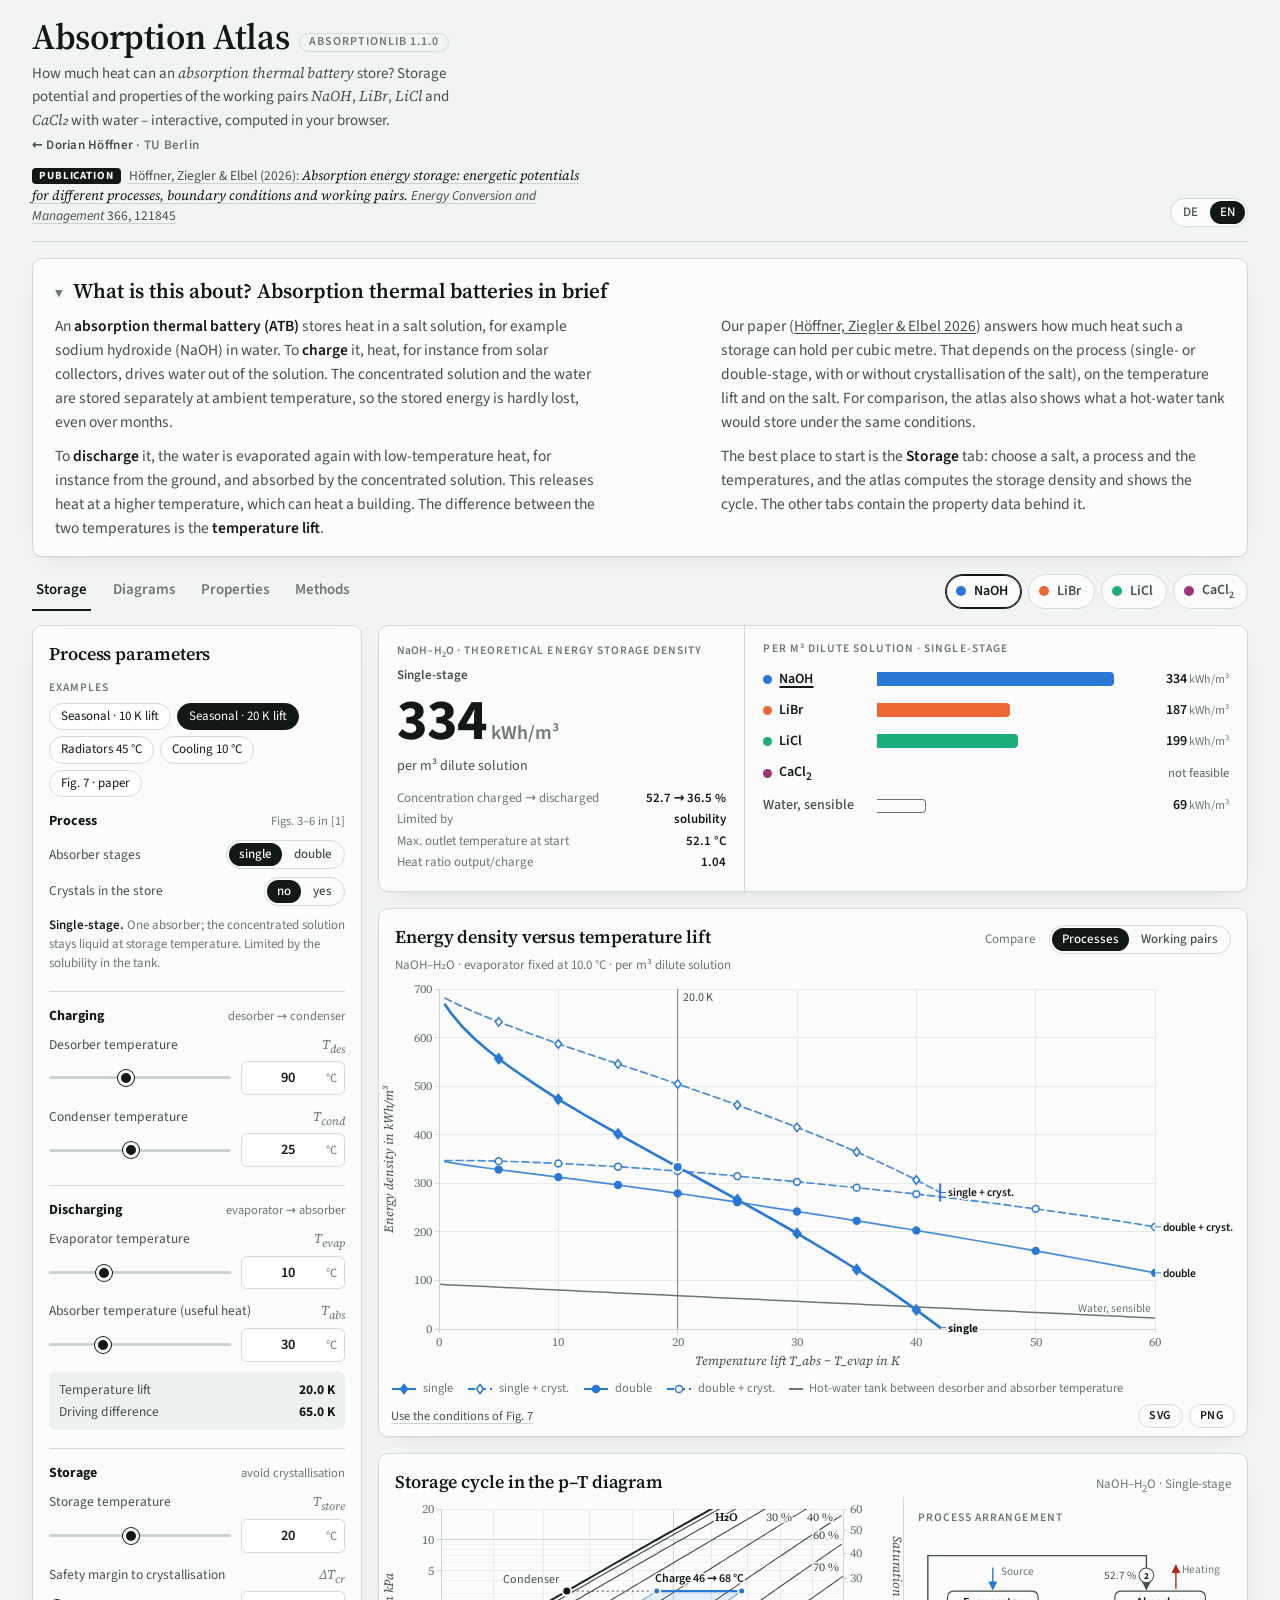
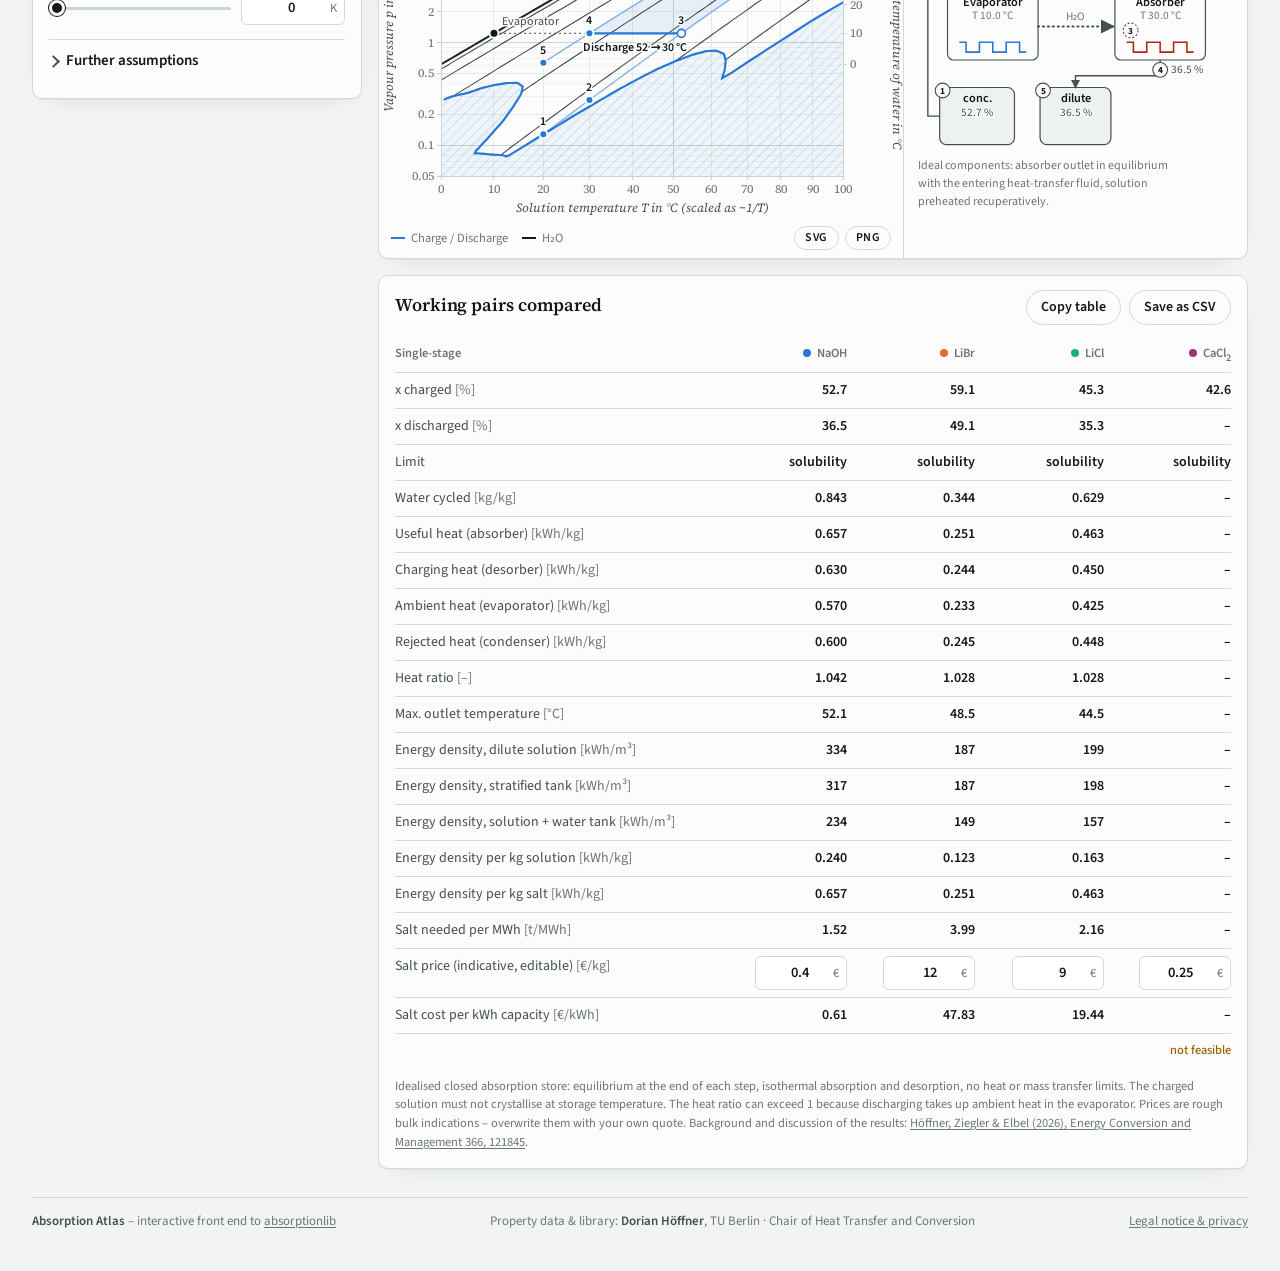
==== commit 2dd9861f: "Atlas: introduction for non-experts, Storage tab first, ATB keywords" ====
--- a/docs/index.html
+++ b/docs/index.html
@@ -2,18 +2,20 @@
 <html lang="en">
 <head>
 <meta charset="utf-8">
-<script>/* Light by default; dark only when chosen with the switch on dorianhoeffner.com (dh-theme). */(function(){var t="light";try{if(localStorage.getItem("dh-theme")==="dark")t="dark";}catch(e){}document.documentElement.setAttribute("data-theme",t);})();</script>
+<script>/* Light by default; dark only when chosen with the switch on dorianhoeffner.com (dh-theme, local storage, no cookie). Follows a change made in another tab and on return via the back button. */(function(){function a(){var t="light";try{if(localStorage.getItem("dh-theme")==="dark")t="dark";}catch(e){}document.documentElement.setAttribute("data-theme",t);}a();addEventListener("storage",function(e){if(!e.key||e.key==="dh-theme")a();});addEventListener("pageshow",function(e){if(e.persisted)a();});})();</script>
 <meta name="viewport" content="width=device-width, initial-scale=1, viewport-fit=cover">
-<title>Absorption Atlas</title>
-<meta name="description" content="Interactive p–T, h–x and solubility diagrams, property calculator and storage analysis (single- and double-stage, with and without crystallisation) for aqueous NaOH, LiBr, LiCl and CaCl2 solutions, based on the Python library absorptionlib.">
+<title>Absorption Atlas · Absorption thermal batteries and salt solution properties</title>
+<meta name="description" content="How much heat can an absorption thermal battery (ATB) store? Interactive storage analysis (single- and double-stage, with and without crystallisation), p–T, h–x and solubility diagrams and a property calculator for aqueous NaOH, LiBr, LiCl and CaCl2 solutions, based on Höffner, Ziegler and Elbel (2026) and the Python library absorptionlib.">
+<meta name="keywords" content="absorption thermal battery, ATB, absorption thermal energy storage, absorption heat storage, thermochemical energy storage, sorption storage, seasonal heat storage, energy storage density, NaOH, sodium hydroxide, LiBr, LiCl, CaCl2, salt solution, crystallisation, Dühring, p-T diagram, absorptionlib, Absorptionswärmespeicher, Sorptionsspeicher, Natronlauge">
 <meta name="author" content="Dorian Höffner">
 <link rel="canonical" href="https://dorianhoeffner.com/absorptionlib/">
 <meta property="og:type" content="website">
-<meta property="og:title" content="Absorption Atlas">
-<meta property="og:description" content="Interactive p–T, h–x and solubility diagrams, property calculator and storage analysis for aqueous NaOH, LiBr, LiCl and CaCl2 solutions, based on the Python library absorptionlib.">
+<meta property="og:title" content="Absorption Atlas · Absorption thermal batteries">
+<meta property="og:description" content="How much heat can an absorption thermal battery store? Interactive storage analysis and property data for aqueous NaOH, LiBr, LiCl and CaCl2 solutions.">
 <meta property="og:url" content="https://dorianhoeffner.com/absorptionlib/">
 <link rel="icon" href="data:image/svg+xml,%3Csvg xmlns='http://www.w3.org/2000/svg' viewBox='0 0 32 32'%3E%3Crect width='32' height='32' rx='7' fill='%23111816'/%3E%3Cpath d='M6 25 L26 7 M6 25 L26 13 M6 25 L26 19' stroke='%23fbfcfb' stroke-width='2' fill='none' stroke-linecap='round'/%3E%3Cpath d='M6 26 Q16 22 26 24' stroke='%233987e5' stroke-width='2.4' fill='none' stroke-linecap='round'/%3E%3C/svg%3E">
 <link rel="stylesheet" href="fonts.css">
+<script src="/count.js" defer></script>
 
 <style>
 /* Layout: a single working surface — masthead, tab rail, fluid rail, then each tab as a
@@ -169,6 +171,20 @@
 .paper a { color: var(--ink-2); text-decoration: underline; text-decoration-color: var(--grid-strong); text-underline-offset: 3px; }
 .paper a:hover { color: var(--ink); text-decoration-color: var(--ink); }
 .paper .paper-title { font-family: var(--font-serif); font-style: italic; color: var(--ink); }
+
+/* ---------- introduction for non-experts ---------- */
+.intro { margin-top: 16px; padding: 18px 22px 16px; background: var(--surface); border: 1px solid var(--rule); border-radius: var(--r); box-shadow: var(--shadow); }
+.intro-cols { display: grid; grid-template-columns: minmax(0, 1.25fr) minmax(0, 1fr); gap: 4px 36px; }
+.intro summary { cursor: pointer; list-style: none; display: flex; align-items: baseline; gap: 10px; font-family: var(--font-serif); font-size: 21px; font-weight: 600; line-height: 1.3; }
+.intro summary::-webkit-details-marker { display: none; }
+.intro summary::before { content: "▸"; font-family: var(--font-sans); font-size: 15px; color: var(--muted); transition: transform 0.15s ease; }
+.intro[open] summary::before { transform: rotate(90deg); }
+.intro[open] summary { margin-bottom: 10px; }
+.intro p { margin: 0 0 10px; color: var(--ink-2); font-size: 15.5px; line-height: 1.55; max-width: 68ch; text-wrap: pretty; }
+.intro p:last-child { margin-bottom: 0; }
+.intro b { color: var(--ink); font-weight: 600; }
+.intro .go { color: var(--ink); }
+@media (max-width: 860px) { .intro-cols { grid-template-columns: 1fr; } .intro-cols > div + div { margin-top: 10px; } .intro { padding: 14px 16px; } .intro summary { font-size: 18px; } }
 
 /* ---------- segmented controls ---------- */
 .seg {
@@ -806,11 +822,14 @@
     </div>
   </header>
 
+  <details class="intro" id="intro" open><summary><span data-i18n="introTitle"></span></summary><div class="intro-cols" data-i18n-html="intro"></div></details>
+  <script>/* The introduction starts open; on phones it starts folded so the tool is visible at once. */(function(){try{if(matchMedia("(max-width: 640px)").matches)document.getElementById("intro").open=false;}catch(e){}})();</script>
+
   <div class="rails">
     <nav class="tabs" role="tablist" aria-label="Views" id="tabs">
+      <button type="button" role="tab" id="tb-storage" data-tab="storage" aria-controls="tab-storage" data-i18n="tabStorage"></button>
       <button type="button" role="tab" id="tb-diagram" data-tab="diagram" aria-controls="tab-diagram" data-i18n="tabDiagram"></button>
       <button type="button" role="tab" id="tb-props" data-tab="props" aria-controls="tab-props" data-i18n="tabProps"></button>
-      <button type="button" role="tab" id="tb-storage" data-tab="storage" aria-controls="tab-storage" data-i18n="tabStorage"></button>
       <button type="button" role="tab" id="tb-methods" data-tab="methods" aria-controls="tab-methods" data-i18n="tabMethods"></button>
     </nav>
     <div class="fluids" role="group" id="fluidRail" aria-label="Working pair"></div>
@@ -987,7 +1006,7 @@
   <footer class="foot">
     <span data-i18n-html="footL"></span>
     <span data-i18n-html="footR"></span>
-    <a id="legalLink" href="legal.html" data-i18n="legal" hidden></a>
+    <a id="legalLink" href="/legal.html" data-i18n="legal" hidden></a>
   </footer>
 </div>
 <div class="toast" id="toast" role="status" aria-live="polite"></div>
@@ -1896,7 +1915,9 @@
   const FORM_TXT = { NaOH: 'NaOH', LiBr: 'LiBr', LiCl: 'LiCl', CaCl2: 'CaCl₂' };
   const T = {
     de: {
-      tagline: 'Stoffwerte und Speicherpotenzial der Arbeitsstoffpaare <em>NaOH</em>, <em>LiBr</em>, <em>LiCl</em> und <em>CaCl₂</em> mit Wasser – interaktiv, im Browser gerechnet.',
+      tagline: 'Wie viel Wärme speichert ein <em>Absorptionswärmespeicher</em> (Absorption Thermal Battery)? Speicherpotenzial und Stoffwerte der Arbeitsstoffpaare <em>NaOH</em>, <em>LiBr</em>, <em>LiCl</em> und <em>CaCl₂</em> mit Wasser – interaktiv, im Browser gerechnet.',
+      introTitle: 'Worum geht es? Absorptionswärmespeicher kurz erklärt',
+      intro: '<div><p>Eine <b>Absorption Thermal Battery (ATB)</b>, auf Deutsch Absorptionswärmespeicher, speichert Wärme in einer Salzlösung, zum Beispiel Natronlauge (NaOH in Wasser). Beim <b>Laden</b> treibt Wärme, etwa aus Solarkollektoren, Wasser aus der Lösung aus. Konzentrierte Lösung und Wasser werden getrennt gelagert, bei Umgebungstemperatur. Deshalb geht die gespeicherte Energie auch über Monate kaum verloren.</p><p>Beim <b>Entladen</b> wird das Wasser mit Wärme auf niedrigem Temperaturniveau wieder verdampft, etwa aus dem Erdreich, und von der konzentrierten Lösung aufgenommen. Dabei wird Wärme auf einem höheren Temperaturniveau frei, mit der sich ein Gebäude heizen lässt. Der Unterschied zwischen beiden Temperaturen ist der <b>Temperaturhub</b>.</p></div><div><p>Unser Artikel (<a href="https://doi.org/10.1016/j.enconman.2026.121845" target="_blank" rel="noopener">Höffner, Ziegler &amp; Elbel 2026</a>) beantwortet die Frage, wie viel Wärme ein solcher Speicher pro Kubikmeter aufnehmen kann. Das hängt vom Prozess ab (ein- oder zweistufig, mit oder ohne Kristallisation des Salzes), vom Temperaturhub und vom Salz. Zum Vergleich zeigt der Atlas auch, was ein Warmwasserspeicher unter denselben Bedingungen speichern würde.</p><p>Am besten beginnen Sie im Reiter <b>Speicher</b>: Salz, Prozess und Temperaturen wählen, der Atlas berechnet die Speicherdichte und zeigt den Kreisprozess. Die übrigen Reiter enthalten die Stoffdaten dahinter.</p></div>',
       tabDiagram: 'Diagramme', tabProps: 'Stoffwerte', tabStorage: 'Speicher', tabMethods: 'Methodik',
       chPT: 'p–T', chHx: 'h–x', chSol: 'Löslichkeit', chProp: 'Stoffwert–x',
       overlay: 'Grenzen aller Stoffpaare',
@@ -1976,7 +1997,9 @@
       cycleNoteProc: 'Mehrstufige und kristallisierende Varianten nach Abschnitt 2.2 in [1]; Bilanzen je kg Salz mit absoluten Enthalpien, die Kristalle werden wie in [1] als wasserfreies Salz bilanziert.'
     },
     en: {
-      tagline: 'Properties and storage potential of the working pairs <em>NaOH</em>, <em>LiBr</em>, <em>LiCl</em> and <em>CaCl₂</em> with water – interactive, computed in your browser.',
+      tagline: 'How much heat can an <em>absorption thermal battery</em> store? Storage potential and properties of the working pairs <em>NaOH</em>, <em>LiBr</em>, <em>LiCl</em> and <em>CaCl₂</em> with water – interactive, computed in your browser.',
+      introTitle: 'What is this about? Absorption thermal batteries in brief',
+      intro: '<div><p>An <b>absorption thermal battery (ATB)</b> stores heat in a salt solution, for example sodium hydroxide (NaOH) in water. To <b>charge</b> it, heat, for instance from solar collectors, drives water out of the solution. The concentrated solution and the water are stored separately at ambient temperature, so the stored energy is hardly lost, even over months.</p><p>To <b>discharge</b> it, the water is evaporated again with low-temperature heat, for instance from the ground, and absorbed by the concentrated solution. This releases heat at a higher temperature, which can heat a building. The difference between the two temperatures is the <b>temperature lift</b>.</p></div><div><p>Our paper (<a href="https://doi.org/10.1016/j.enconman.2026.121845" target="_blank" rel="noopener">Höffner, Ziegler &amp; Elbel 2026</a>) answers how much heat such a storage can hold per cubic metre. That depends on the process (single- or double-stage, with or without crystallisation of the salt), on the temperature lift and on the salt. For comparison, the atlas also shows what a hot-water tank would store under the same conditions.</p><p>The best place to start is the <b>Storage</b> tab: choose a salt, a process and the temperatures, and the atlas computes the storage density and shows the cycle. The other tabs contain the property data behind it.</p></div>',
       tabDiagram: 'Diagrams', tabProps: 'Properties', tabStorage: 'Storage', tabMethods: 'Methods',
       chPT: 'p–T', chHx: 'h–x', chSol: 'Solubility', chProp: 'Property–x',
       overlay: 'Limits of all pairs',
@@ -2069,7 +2092,7 @@
   // State
   // ===========================================================================
   const S = {
-    lang: 'en', tab: 'diagram', fluid: 'NaOH', chart: 'pT', unitP: 'kPa', overlay: true, prop: 'rho',
+    lang: 'en', tab: 'storage', fluid: 'NaOH', chart: 'pT', unitP: 'kPa', overlay: true, prop: 'rho',
     pin: { x: 0.5, T: 60 },
     calc: { mode: 'Tx', T: 60, x: 0.5, p: 2400, phi: 30 },
     gen: { props: ['p', 'aw', 'rho', 'cp', 'dhabs'], x0: 30, x1: 50, dx: 5, T0: 20, T1: 80, dT: 20, fmt: 'int' },
@@ -3955,7 +3978,7 @@
     $$('#tabs button').forEach(b => b.addEventListener('click', () => setTab(b.dataset.tab)));
     $('#tabs').addEventListener('keydown', ev => {
       if (ev.key !== 'ArrowRight' && ev.key !== 'ArrowLeft') return;
-      const tabs = ['diagram', 'props', 'storage', 'methods'];
+      const tabs = ['storage', 'diagram', 'props', 'methods'];
       const i = tabs.indexOf(S.tab), j = (i + (ev.key === 'ArrowRight' ? 1 : 3)) % 4;
       setTab(tabs[j]); $('#tb-' + tabs[j]).focus();
     });
